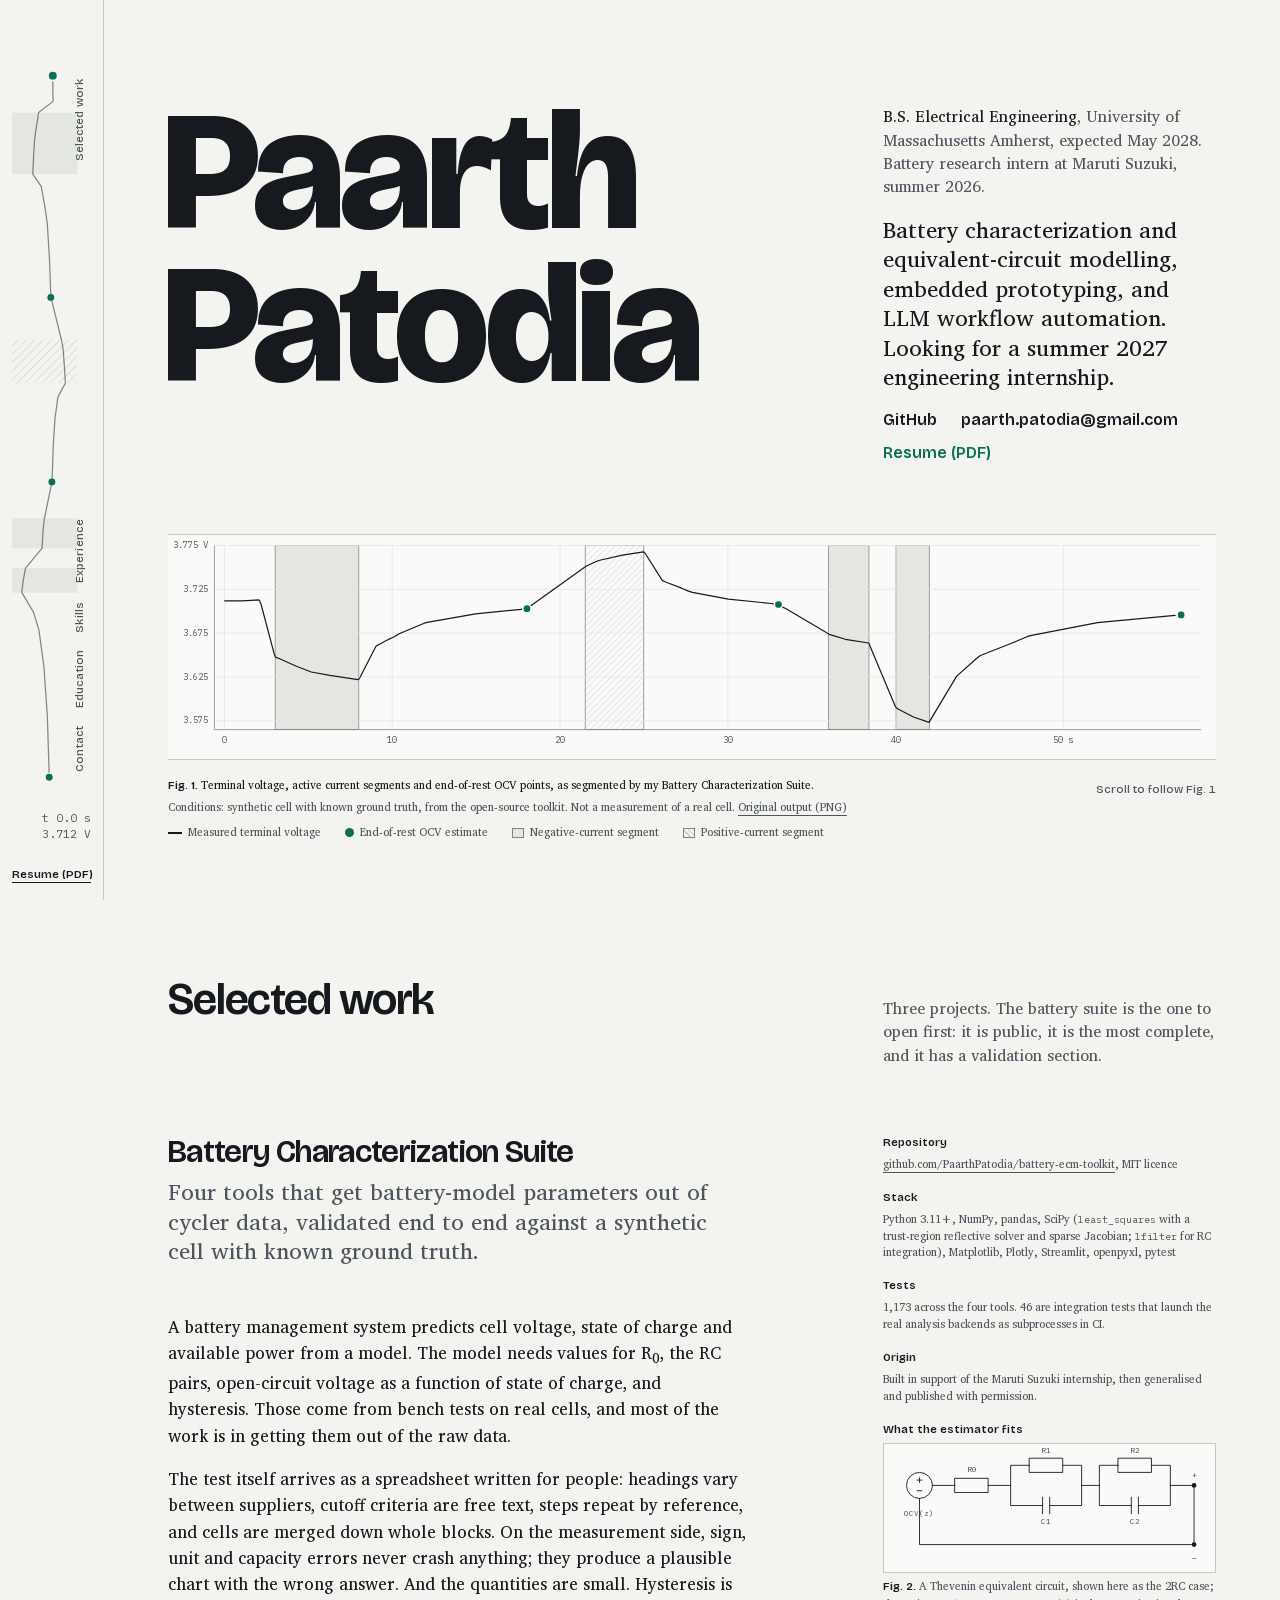
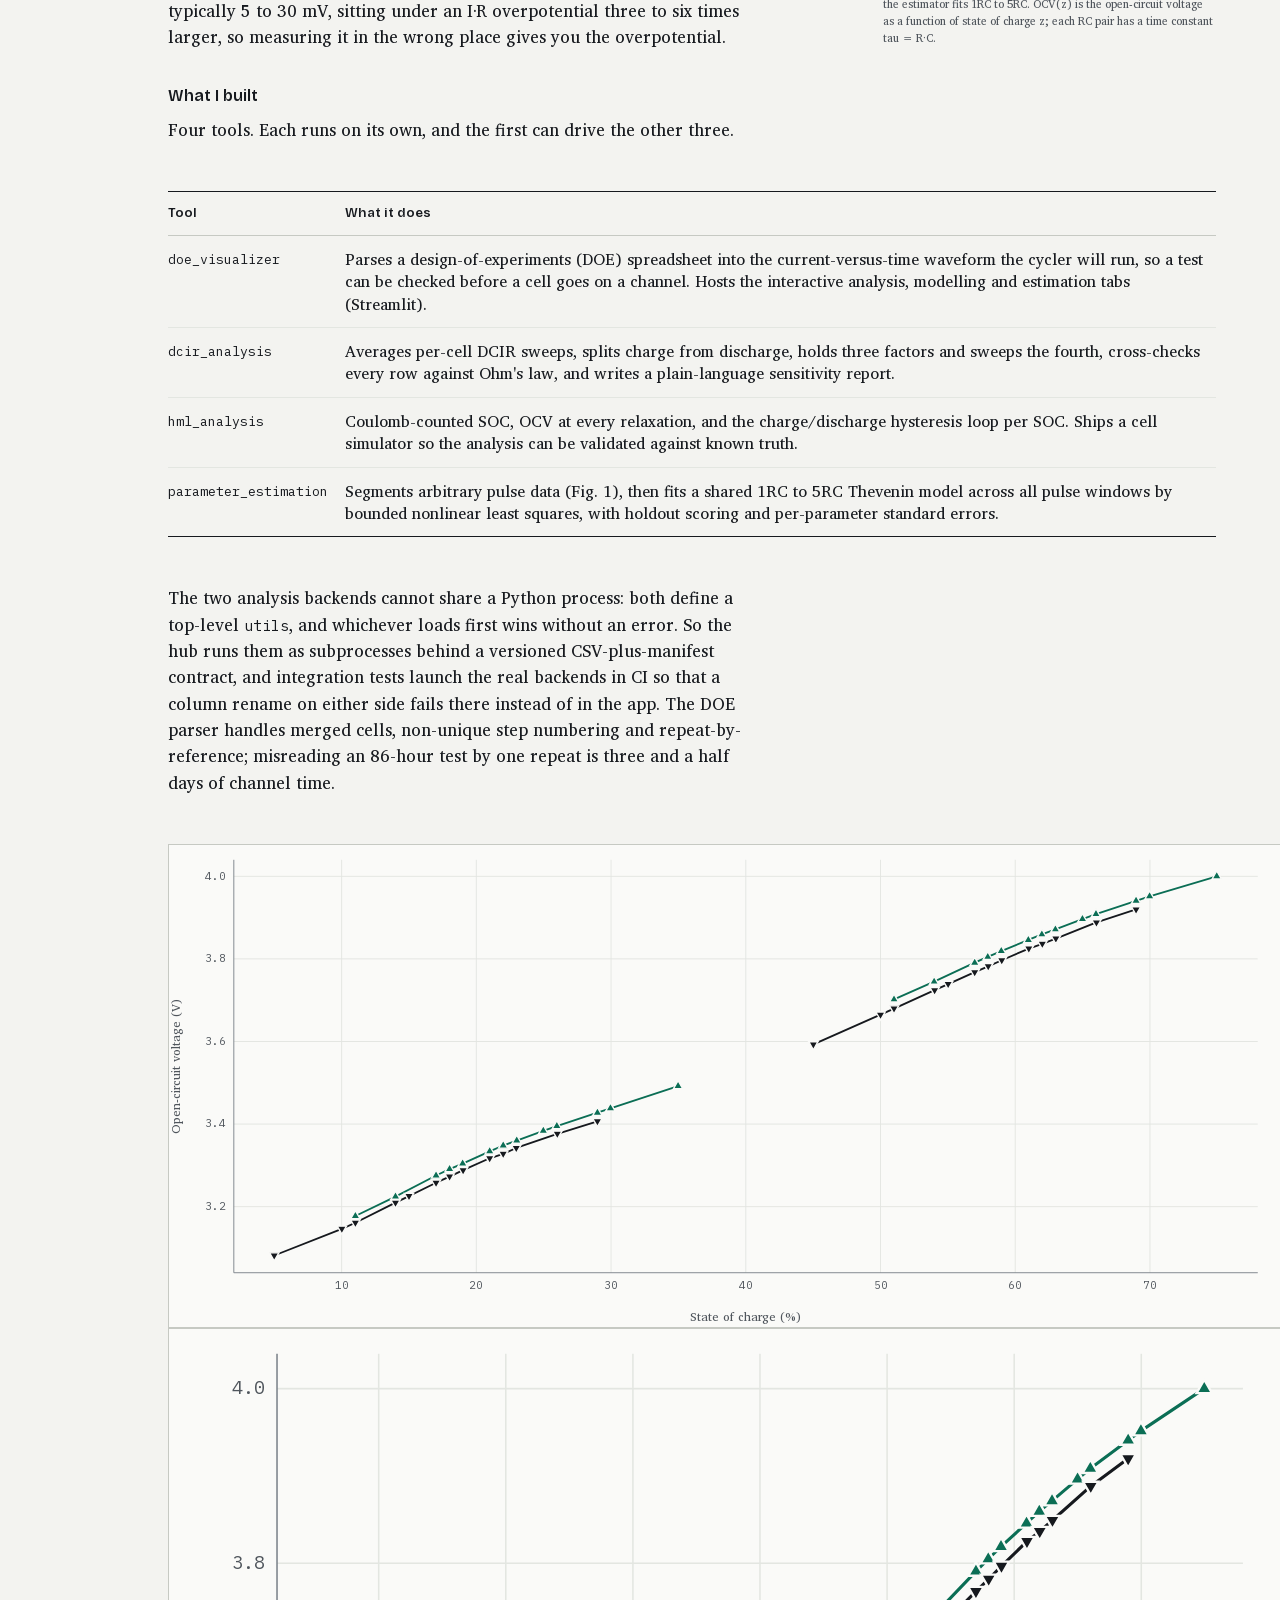
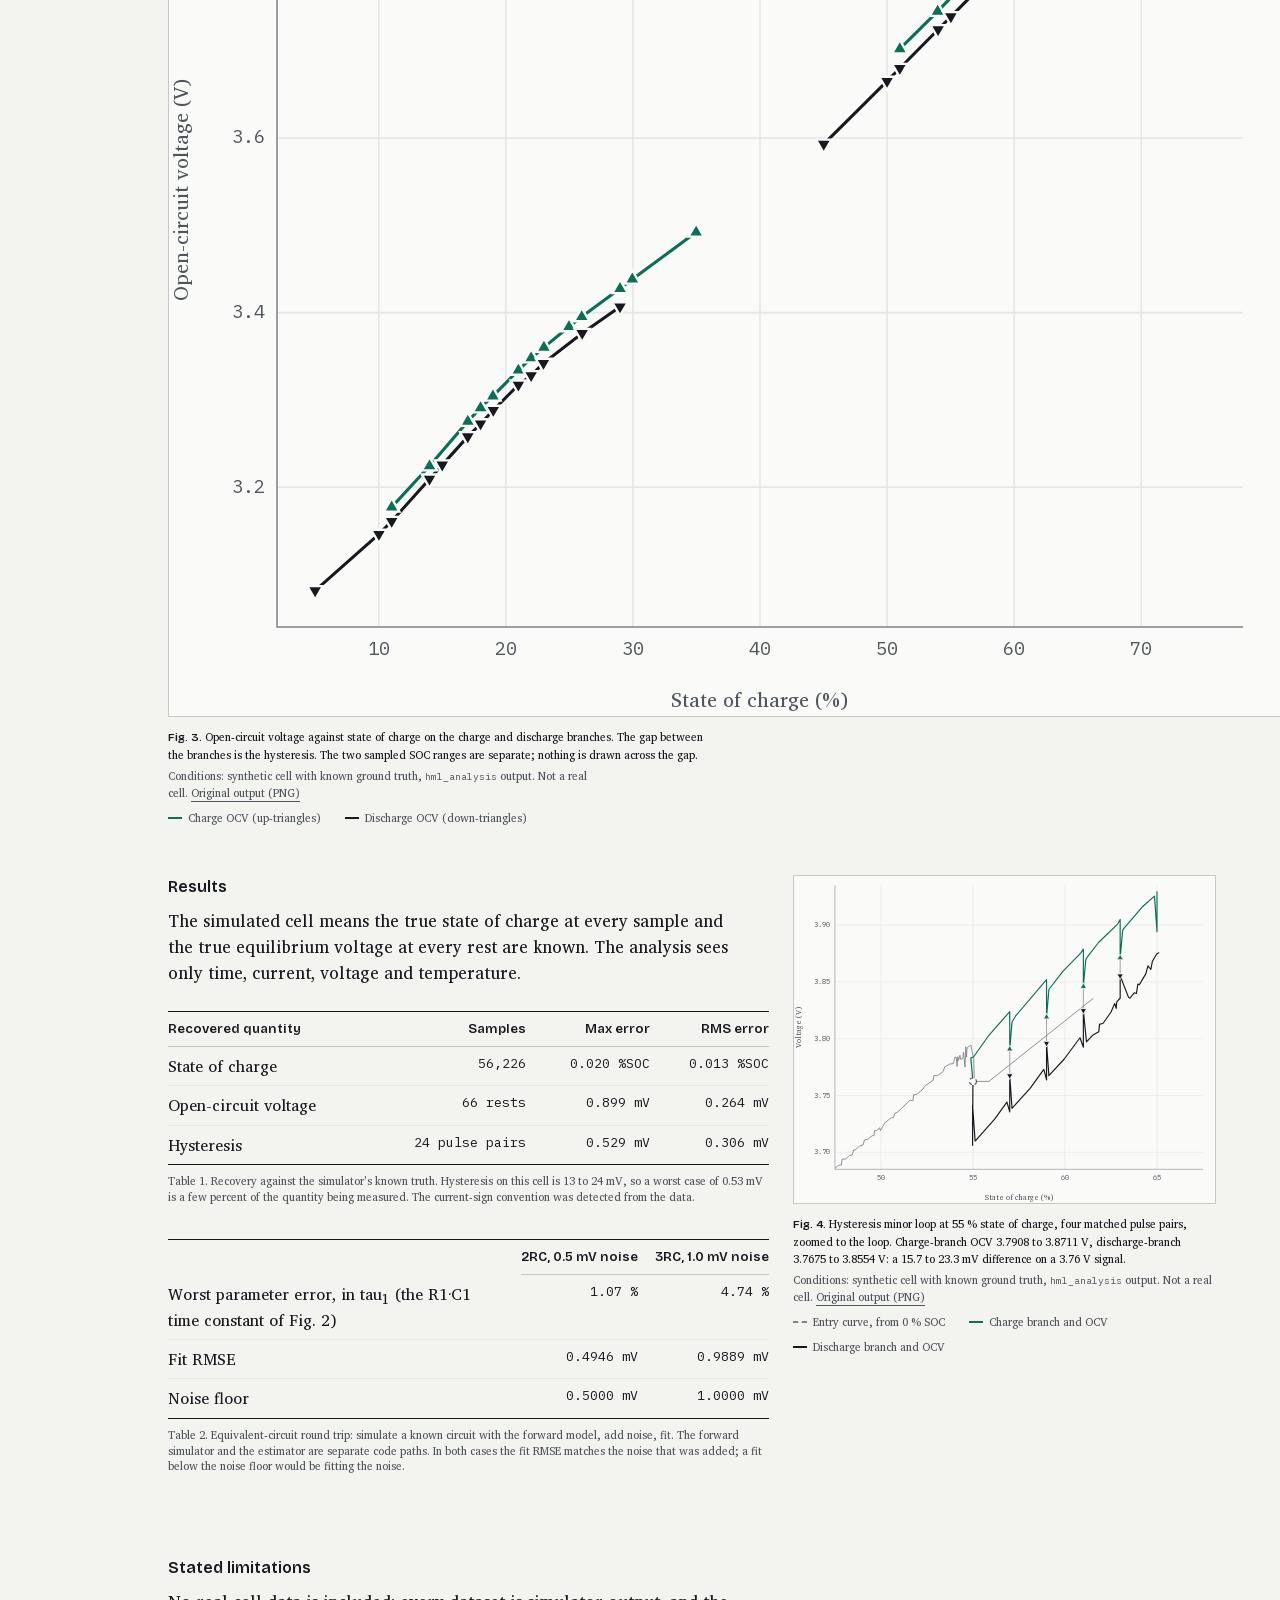
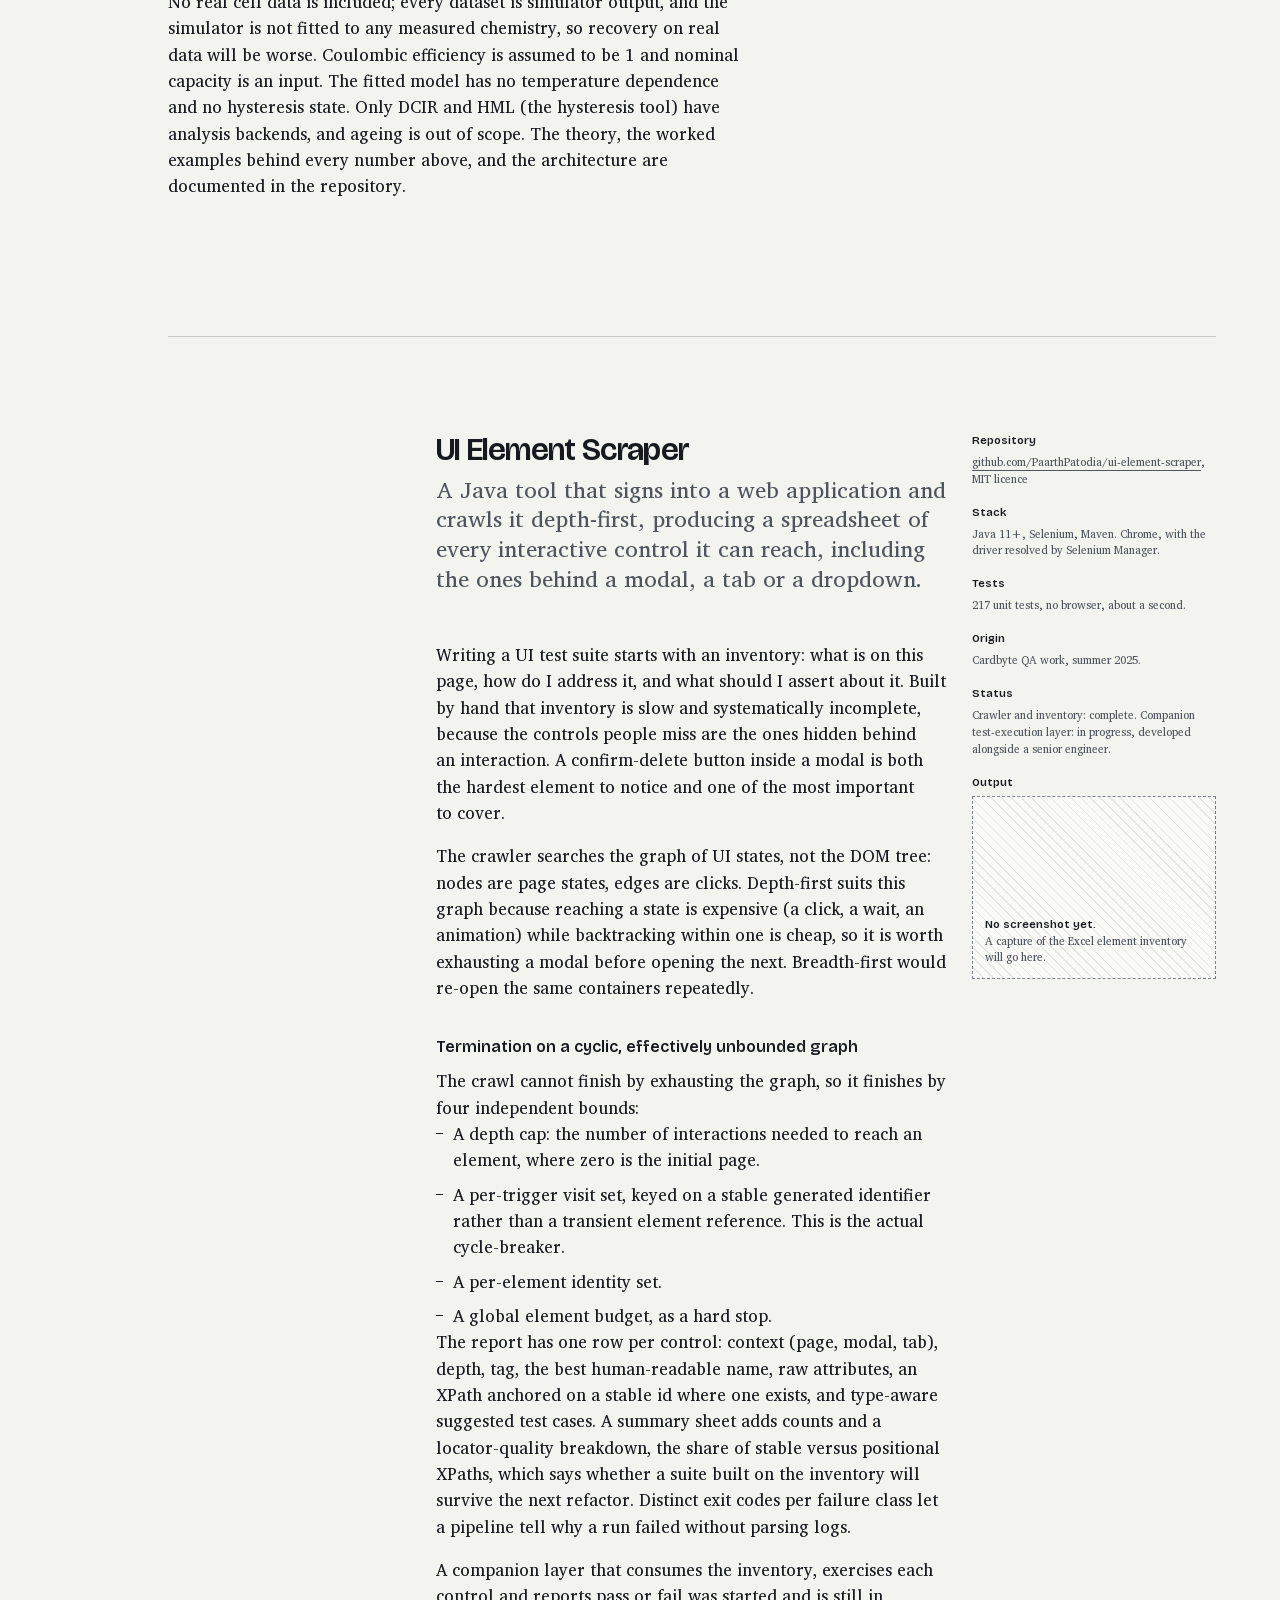
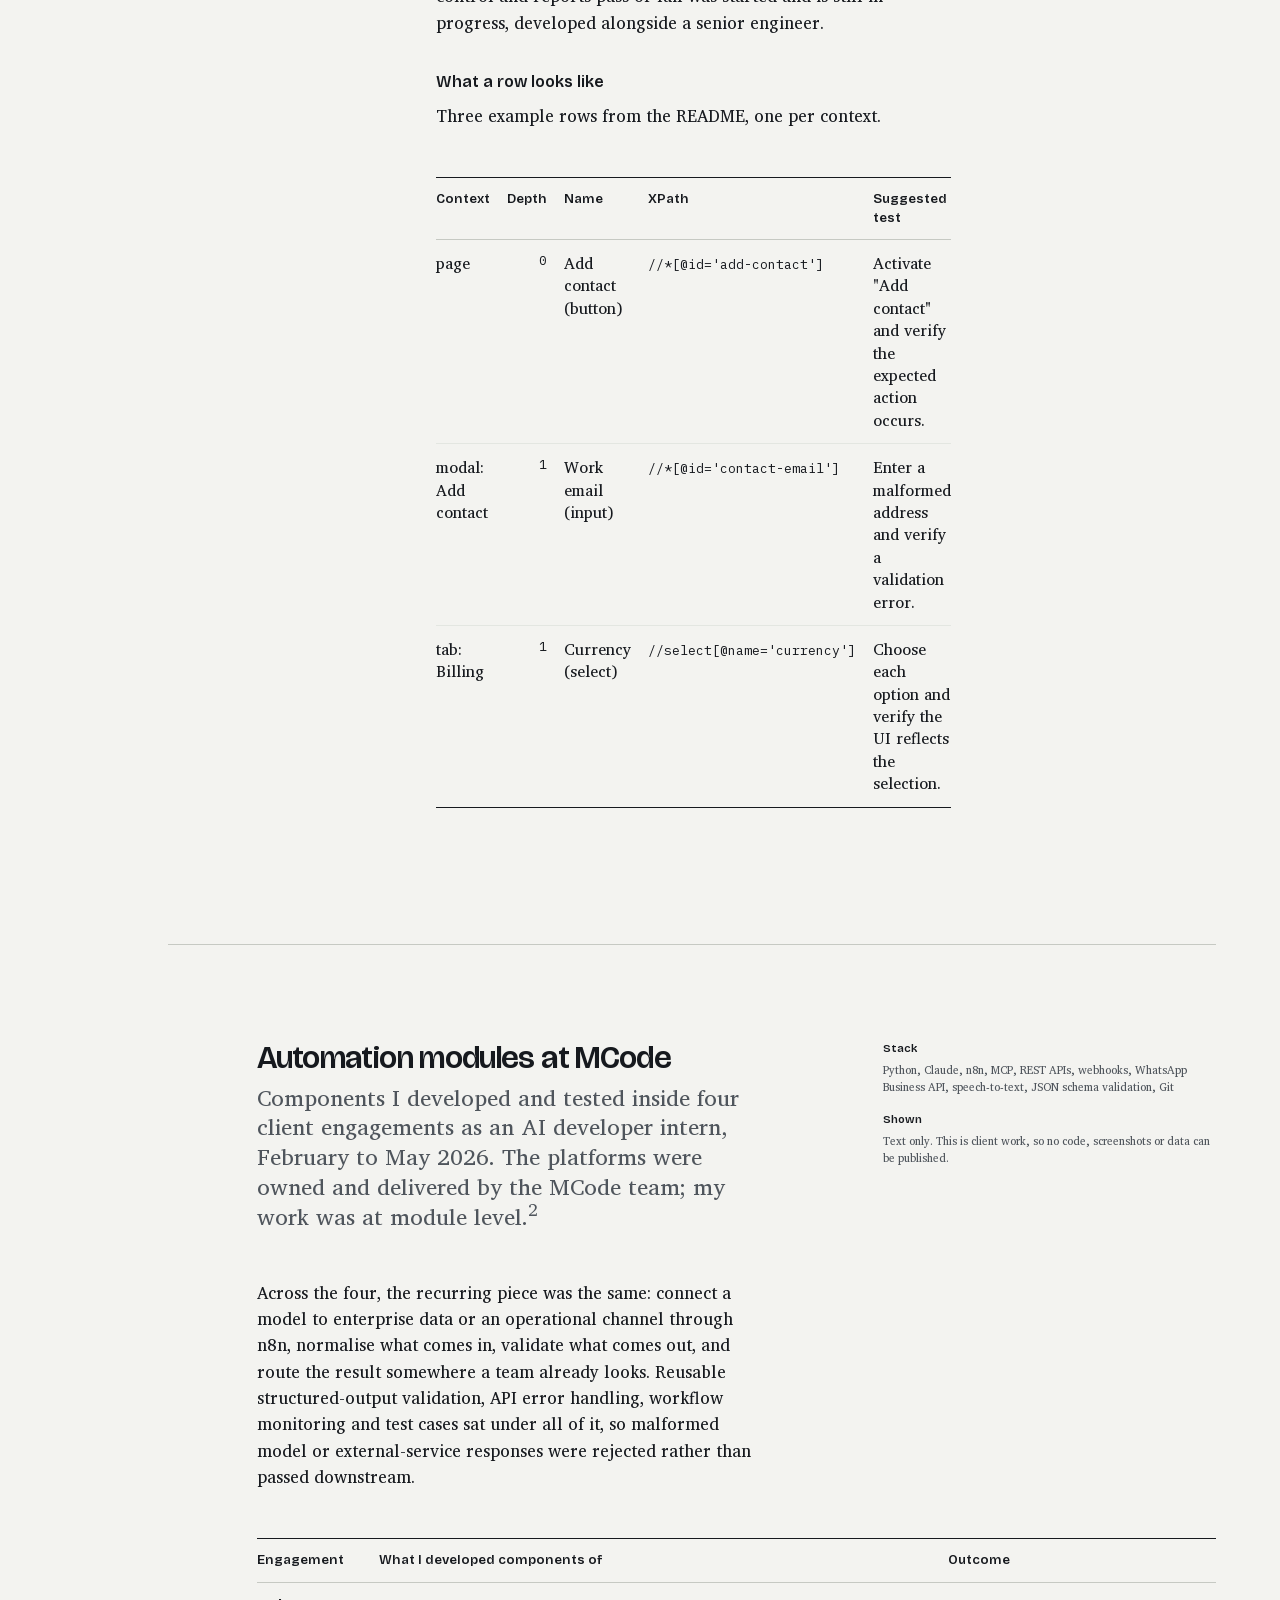
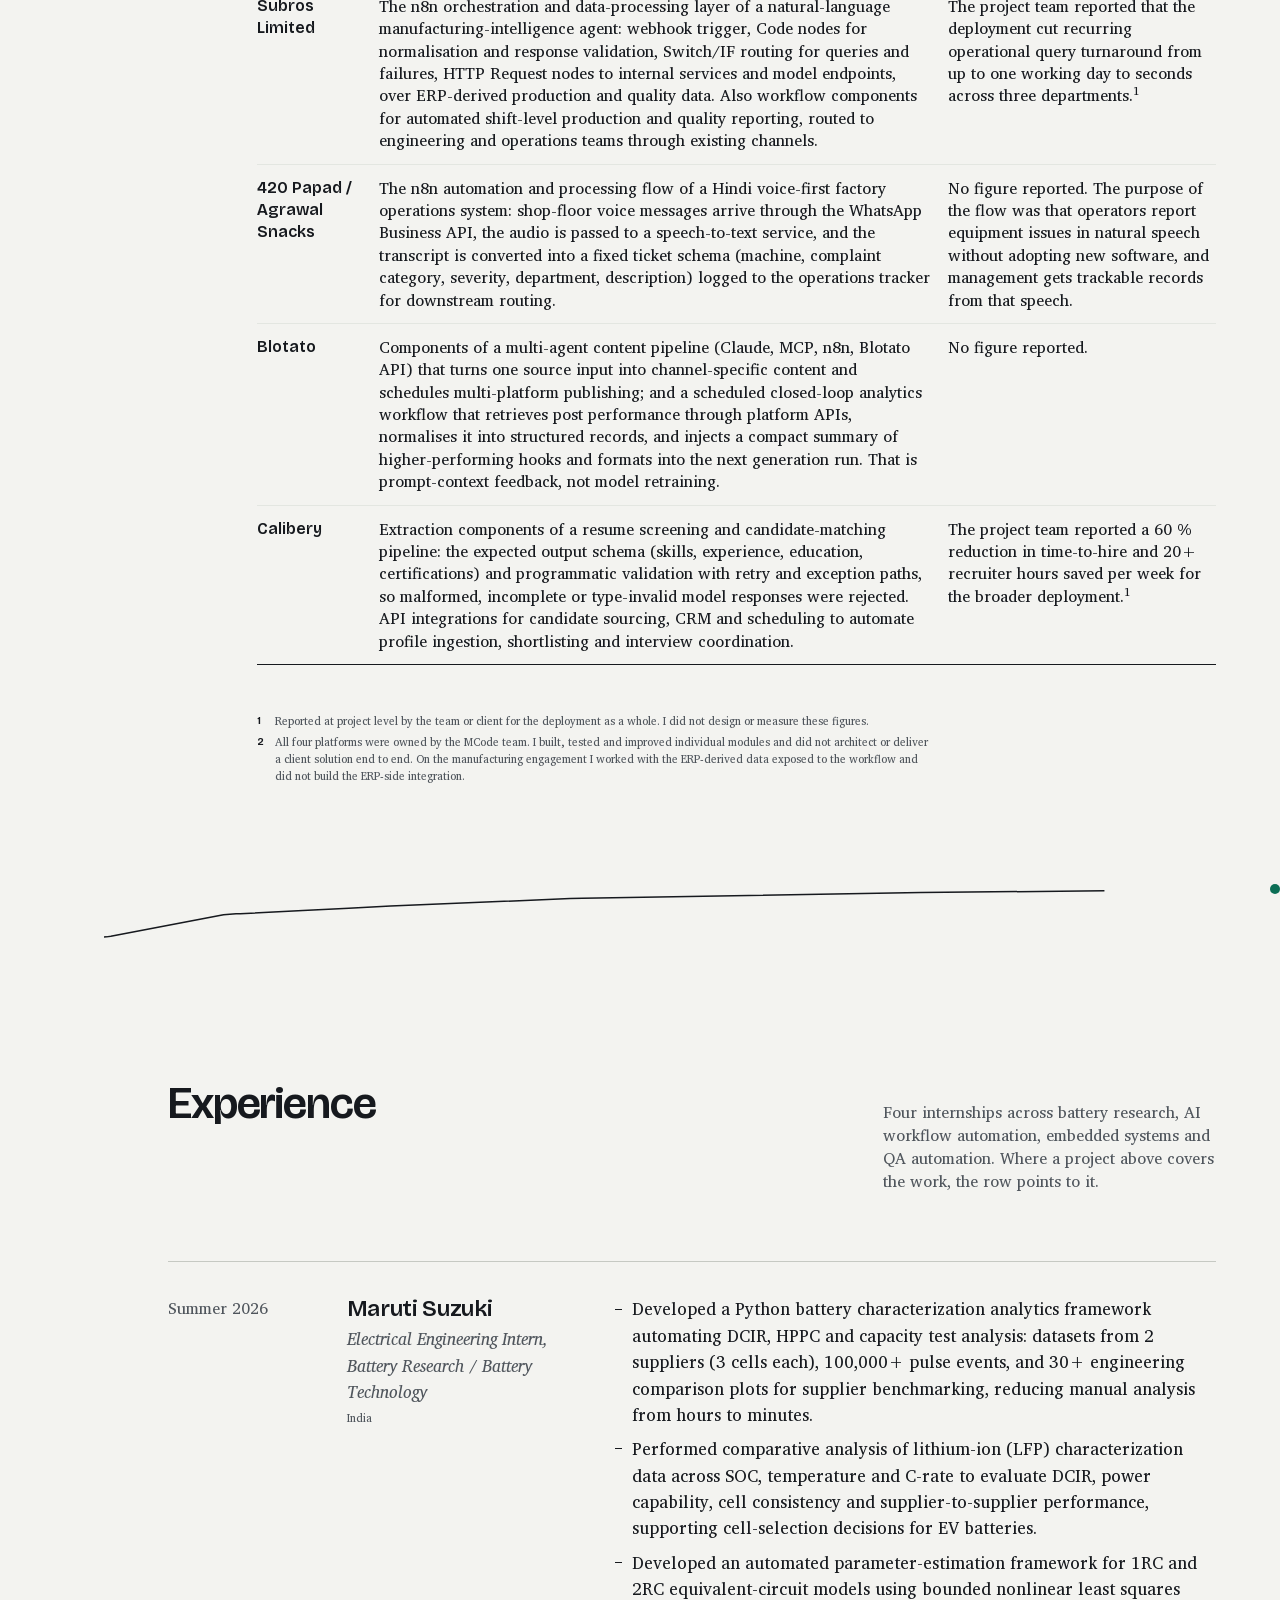
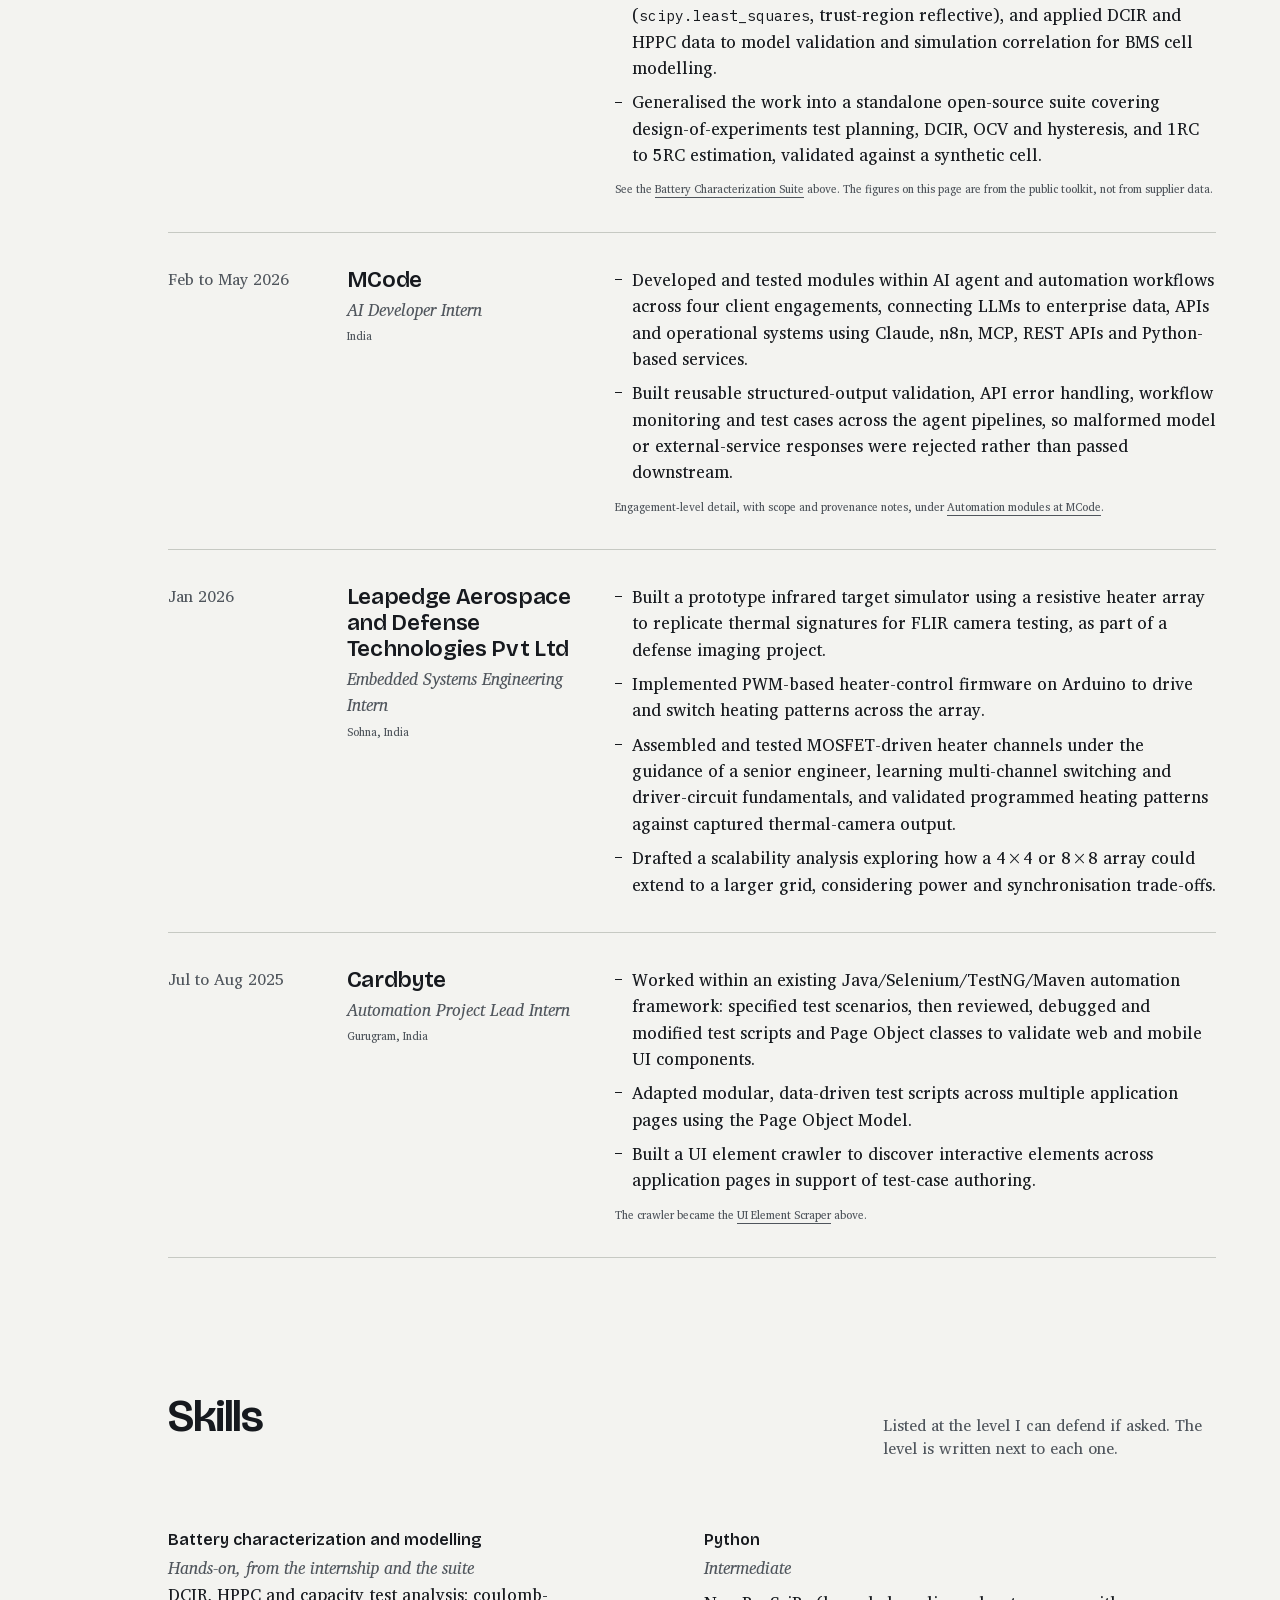
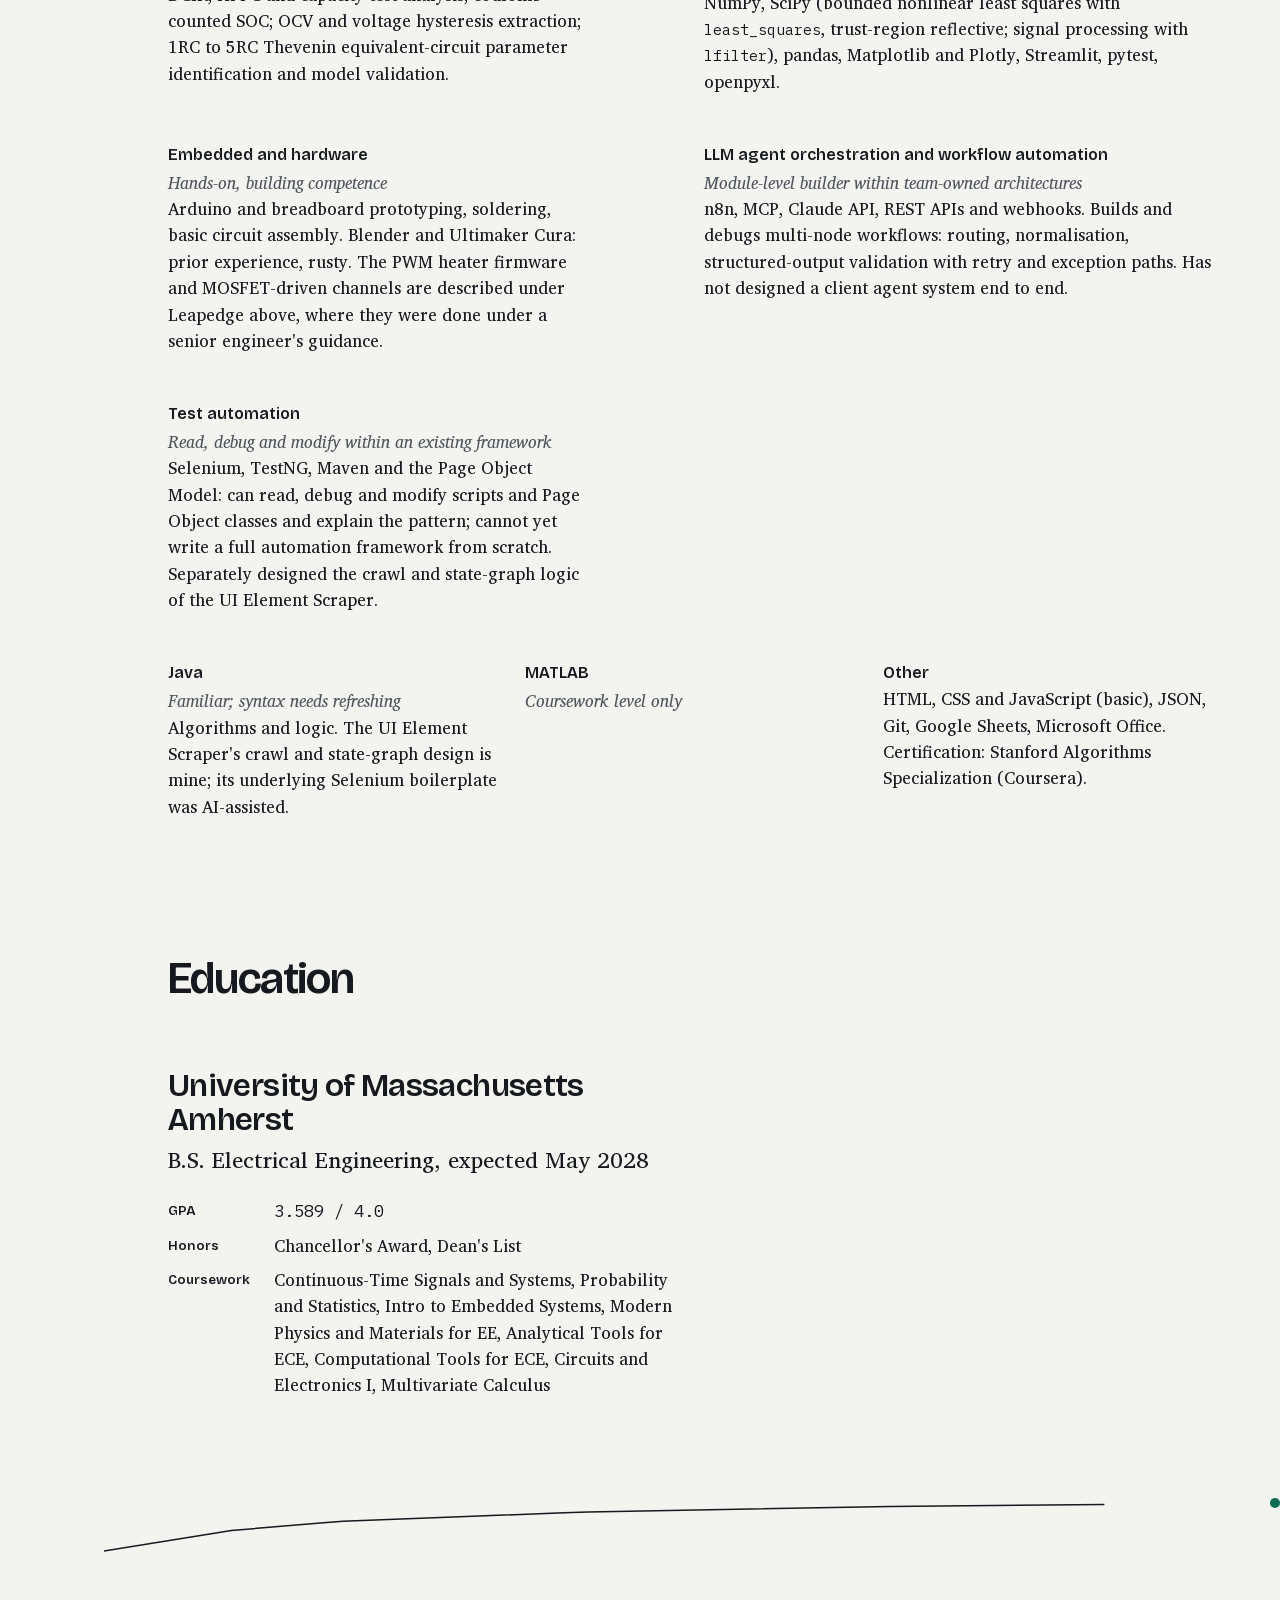
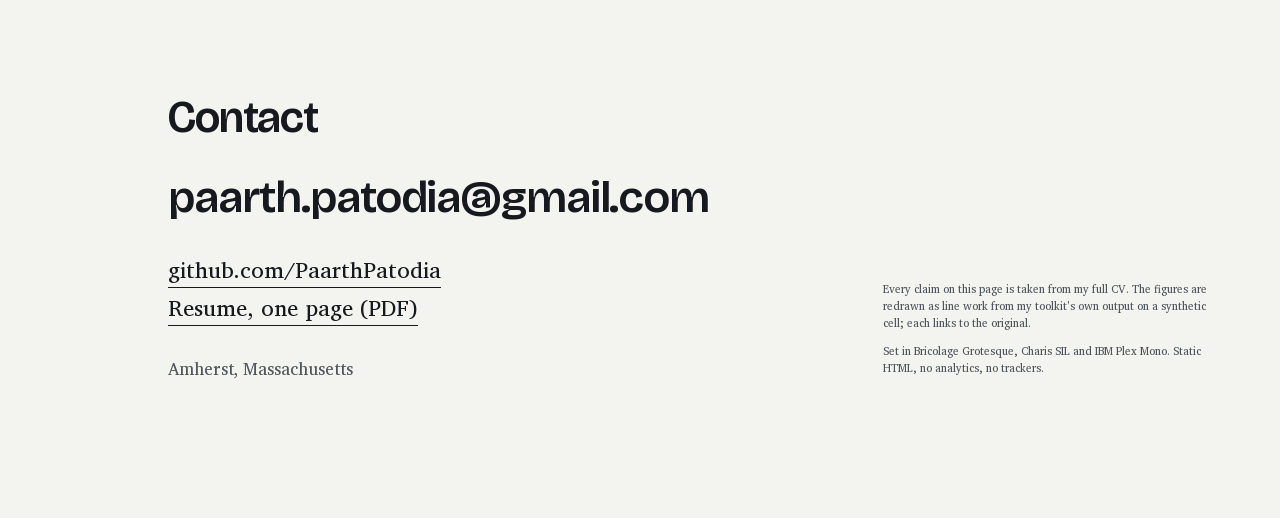
==== index.html @ 926aa358 "Portfolio site: initial publish Static single page: hero with the digitised ECM segmentation trace, " ====
<!doctype html>
<html lang="en" class="no-js">
<head>
<meta charset="utf-8">
<meta name="viewport" content="width=device-width, initial-scale=1">
<title>Paarth Patodia, electrical engineering at UMass Amherst</title>
<meta name="description" content="Paarth Patodia: B.S. Electrical Engineering, UMass Amherst, expected May 2028. Battery characterization and equivalent-circuit modelling, embedded prototyping, LLM workflow automation. Looking for a summer 2027 engineering internship.">
<meta name="theme-color" content="#F3F3F0">
<meta name="color-scheme" content="light">
<meta property="og:title" content="Paarth Patodia">
<meta property="og:description" content="Electrical engineering student at UMass Amherst. Battery characterization and equivalent-circuit modelling, embedded prototyping, LLM workflow automation.">
<meta property="og:type" content="website">
<meta property="og:url" content="https://paarthpatodia.github.io/">
<meta property="og:image" content="https://paarthpatodia.github.io/assets/og-image.png">
<link rel="canonical" href="https://paarthpatodia.github.io/">
<meta name="twitter:card" content="summary_large_image">
<link rel="icon" href="data:image/svg+xml,%3Csvg xmlns='http://www.w3.org/2000/svg' viewBox='0 0 32 32'%3E%3Crect width='32' height='32' fill='%23F3F3F0'/%3E%3Cpath d='M3 10h5l2 13 4-7 5-3 6-1' fill='none' stroke='%2316191E' stroke-width='2.2' stroke-linejoin='round' stroke-linecap='round'/%3E%3Ccircle cx='26' cy='12' r='3.4' fill='%230B6E55'/%3E%3C/svg%3E">
<link rel="preload" href="assets/fonts/bricolage-grotesque-200-800-normal-latin.woff2" as="font" type="font/woff2" crossorigin>
<link rel="preload" href="assets/fonts/charis-sil-400-normal-latin.woff2" as="font" type="font/woff2" crossorigin>
<link rel="preload" href="assets/fonts/ibm-plex-mono-400-normal-latin.woff2" as="font" type="font/woff2" crossorigin>
<link rel="stylesheet" href="css/site.css">
<script>document.documentElement.className = document.documentElement.className.replace('no-js', 'js');</script>
</head>
<body>
<a class="skip" href="#main">Skip to content</a>

<svg width="0" height="0" style="position:absolute" aria-hidden="true" focusable="false">
  <defs>
    <pattern id="hatch" patternUnits="userSpaceOnUse" width="6" height="6" patternTransform="rotate(45)">
      <line x1="0" y1="0" x2="0" y2="6" stroke="#C6C9C3" stroke-width="1"/>
    </pattern>
  </defs>
</svg>

<aside class="strip" aria-label="Position on the page">
  <svg class="strip-trace" aria-hidden="true" focusable="false" xmlns="http://www.w3.org/2000/svg"></svg>
  <nav class="strip-nav" aria-label="Sections">
    <a href="#work">Selected work</a>
    <a href="#experience">Experience</a>
    <a href="#skills">Skills</a>
    <a href="#education">Education</a>
    <a href="#contact">Contact</a>
  </nav>
  <div class="strip-readout" aria-hidden="true"><span class="t">t 0.0 s</span><span class="v">3.712 V</span></div>
  <a class="strip-resume" href="assets/Paarth_Patodia_Resume.pdf">Resume (PDF)</a>
</aside>

<div class="page">

<header class="hero container">
  <div class="hero-top">
    <h1 class="name"><span>Paarth</span> <span>Patodia</span></h1>
    <div class="intro">
      <p class="line"><b>B.S. Electrical Engineering</b>, University of Massachusetts Amherst, expected May 2028. Battery research intern at Maruti Suzuki, summer 2026.</p>
      <p class="lead">Battery characterization and equivalent-circuit modelling, embedded prototyping, and LLM workflow automation. Looking for a summer 2027 engineering internship.</p>
      <p class="links">
        <a href="https://github.com/PaarthPatodia" rel="me">GitHub</a>
        <a href="mailto:paarth.patodia@gmail.com">paarth.patodia@gmail.com</a>
        <a class="accent" href="assets/Paarth_Patodia_Resume.pdf">Resume (PDF)</a>
      </p>
    </div>
  </div>

  <figure class="hero-band">
    <svg class="fig fig-ecm hero-fig hero-fig--wide" viewBox="0 0 1400 300" role="img" aria-labelledby="ecm-hero-wide-title ecm-hero-wide-desc" xmlns="http://www.w3.org/2000/svg">
<title id="ecm-hero-wide-title">Terminal voltage, active current segments and end-of-rest OCV points</title>
<desc id="ecm-hero-wide-desc">A terminal-voltage trace over about 57 seconds from the Battery Characterization Suite, run on a synthetic cell. Three shaded negative-current segments and one hatched positive-current segment pull the voltage down and up; after each, the voltage relaxes toward an open-circuit value, marked with a dot at the end of each rest.</desc>
<rect class="seg seg-negative" data-a="0.0808" x="143.14" y="14" width="111.72" height="246"/>
<rect class="seg seg-positive" fill="url(#hatch)" data-a="0.3878" x="557.35" y="14" width="78.21" height="246"/>
<rect class="seg seg-negative" data-a="0.6238" x="882.16" y="14" width="54.27" height="246"/>
<rect class="seg seg-negative" data-a="0.7204" x="972.36" y="14" width="44.67" height="246"/>
<line class="grid" x1="75.45" y1="14" x2="75.45" y2="260"/>
<line class="grid" x1="299.6" y1="14" x2="299.6" y2="260"/>
<line class="grid" x1="523.75" y1="14" x2="523.75" y2="260"/>
<line class="grid" x1="747.9" y1="14" x2="747.9" y2="260"/>
<line class="grid" x1="972.05" y1="14" x2="972.05" y2="260"/>
<line class="grid" x1="1196.2" y1="14" x2="1196.2" y2="260"/>
<line class="grid" x1="62" y1="248.29" x2="1380" y2="248.29"/>
<line class="grid" x1="62" y1="189.71" x2="1380" y2="189.71"/>
<line class="grid" x1="62" y1="131.14" x2="1380" y2="131.14"/>
<line class="grid" x1="62" y1="72.57" x2="1380" y2="72.57"/>
<line class="grid" x1="62" y1="14" x2="1380" y2="14"/>
<path class="axis" d="M62 14 V260 H1380"/>
<text class="tick" x="75.45" y="278" text-anchor="middle">0</text>
<text class="tick" x="299.6" y="278" text-anchor="middle">10</text>
<text class="tick" x="523.75" y="278" text-anchor="middle">20</text>
<text class="tick" x="747.9" y="278" text-anchor="middle">30</text>
<text class="tick" x="972.05" y="278" text-anchor="middle">40</text>
<text class="tick" x="1196.2" y="278" text-anchor="middle">50 s</text>
<text class="tick" x="54" y="251.79" text-anchor="end">3.575</text>
<text class="tick" x="54" y="193.21" text-anchor="end">3.625</text>
<text class="tick" x="54" y="134.64" text-anchor="end">3.675</text>
<text class="tick" x="54" y="76.07" text-anchor="end">3.725</text>
<text class="tick" x="54" y="17.5" text-anchor="end">3.775 V</text>
<path class="series trace" pathLength="1" d="M75.7 88.03 L98.04 88.03 L120.39 86.75 L121.98 86.98 L124.38 92.84 L141.93 159.14 L143.52 163.01 L144.33 163.47 L149.91 165.58 L171.47 175.31 L191.42 183.04 L216.17 187.61 L253.67 193.11 L255.26 192.29 L256.07 191 L277.61 148.83 L280.01 147.07 L280.81 147.07 L292.78 140.4 L301.55 136.3 L309.53 131.61 L343.85 117.32 L346.24 116.73 L410.89 105.49 L471.54 99.28 L485.13 94.13 L559.34 41.18 L575.3 34.03 L607.22 26.89 L635.15 22.43 L637.55 24.78 L659.9 60.04 L660.7 60.97 L664.69 62.85 L686.23 71.05 L694.21 74.68 L700.6 76.67 L748.48 85.69 L806.74 91.55 L821.91 96.7 L825.1 98.23 L883.37 132.67 L904.91 139.34 L936.05 144.26 L971.96 229.78 L975.14 232.35 L995.9 243.13 L1016.65 250.39 L1053.35 188.89 L1079.68 165.35 L1085.29 160.9 L1125.99 144.97 L1146.73 136.3 L1150.72 134.77 L1155.51 133.72 L1241.7 116.97 L1345.46 107.25"/>
<circle class="marker ocv" data-a="0.3263" style="--i:1" cx="479.52" cy="98.46" r="5.5"/>
<circle class="marker ocv" data-a="0.574" style="--i:2" cx="815.52" cy="92.84" r="5.5"/>
<circle class="marker ocv" data-a="0.999" style="--i:3" cx="1353.44" cy="106.78" r="5.5"/>
</svg>
    <svg class="fig fig-ecm hero-fig hero-fig--narrow" viewBox="0 0 700 300" role="img" aria-labelledby="ecm-hero-narrow-title ecm-hero-narrow-desc" xmlns="http://www.w3.org/2000/svg">
<title id="ecm-hero-narrow-title">Terminal voltage, active current segments and end-of-rest OCV points</title>
<desc id="ecm-hero-narrow-desc">A terminal-voltage trace over about 57 seconds from the Battery Characterization Suite, run on a synthetic cell. Three shaded negative-current segments and one hatched positive-current segment pull the voltage down and up; after each, the voltage relaxes toward an open-circuit value, marked with a dot at the end of each rest.</desc>
<rect class="seg seg-negative" data-a="0.1018" x="135.71" y="14" width="49.16" height="246"/>
<rect class="seg seg-positive" fill="url(#hatch)" data-a="0.3935" x="317.98" y="14" width="34.42" height="246"/>
<rect class="seg seg-negative" data-a="0.6116" x="460.92" y="14" width="23.88" height="246"/>
<rect class="seg seg-negative" data-a="0.7326" x="500.61" y="14" width="19.66" height="246"/>
<line class="grid" x1="105.92" y1="14" x2="105.92" y2="260"/>
<line class="grid" x1="303.2" y1="14" x2="303.2" y2="260"/>
<line class="grid" x1="500.48" y1="14" x2="500.48" y2="260"/>
<line class="grid" x1="100" y1="248.29" x2="680" y2="248.29"/>
<line class="grid" x1="100" y1="131.14" x2="680" y2="131.14"/>
<line class="grid" x1="100" y1="14" x2="680" y2="14"/>
<path class="axis" d="M100 14 V260 H680"/>
<text class="tick" x="105.92" y="278" text-anchor="middle">0</text>
<text class="tick" x="303.2" y="278" text-anchor="middle">20</text>
<text class="tick" x="500.48" y="278" text-anchor="middle">40 s</text>
<text class="tick" x="92" y="251.79" text-anchor="end">3.575</text>
<text class="tick" x="92" y="134.64" text-anchor="end">3.675</text>
<text class="tick" x="92" y="17.5" text-anchor="end">3.775 V</text>
<path class="series trace" pathLength="1" d="M106.03 88.03 L115.86 88.03 L125.7 86.75 L126.4 86.98 L127.45 92.84 L135.17 159.14 L135.88 163.01 L136.23 163.47 L138.69 165.58 L148.18 175.31 L156.95 183.04 L167.84 187.61 L184.35 193.11 L185.05 192.29 L185.4 191 L194.88 148.83 L195.94 147.07 L196.29 147.07 L201.56 140.4 L205.42 136.3 L208.93 131.61 L224.03 117.32 L225.08 116.73 L253.53 105.49 L280.22 99.28 L286.2 94.13 L318.86 41.18 L325.88 34.03 L339.93 26.89 L352.22 22.43 L353.28 24.78 L363.11 60.04 L363.47 60.97 L365.22 62.85 L374.7 71.05 L378.21 74.68 L381.02 76.67 L402.09 85.69 L427.73 91.55 L434.41 96.7 L435.81 98.23 L461.45 132.67 L470.93 139.34 L484.63 144.26 L500.44 229.78 L501.84 232.35 L510.97 243.13 L520.11 250.39 L536.25 188.89 L547.84 165.35 L550.31 160.9 L568.22 144.97 L577.35 136.3 L579.1 134.77 L581.21 133.72 L619.14 116.97 L664.8 107.25"/>
<circle class="marker ocv" data-a="0.326" style="--i:1" cx="283.74" cy="98.46" r="5.5"/>
<circle class="marker ocv" data-a="0.5612" style="--i:2" cx="431.6" cy="92.84" r="5.5"/>
<circle class="marker ocv" data-a="0.999" style="--i:3" cx="668.31" cy="106.78" r="5.5"/>
</svg>
    <figcaption class="hero-caption">
      <div class="caption" id="fig1-caption">
        <span class="fignum">Fig. 1.</span> <span class="what">Terminal voltage, active current segments and end-of-rest OCV points, as segmented by my Battery Characterization Suite.</span>
        <span class="conditions">Conditions: synthetic cell with known ground truth, from the open-source toolkit. Not a measurement of a real cell. <a class="original" href="assets/figures/ecm_segmentation.png">Original output (PNG)</a></span>
        <ul class="legend" role="list" aria-label="Legend">
          <li><i></i>Measured terminal voltage</li>
          <li><i class="dot"></i>End-of-rest OCV estimate</li>
          <li><i class="box"></i>Negative-current segment</li>
          <li><i class="hatch"></i>Positive-current segment</li>
        </ul>
      </div>
      <p class="scroll-hint" aria-hidden="true"><span class="readout">t 0.0 s  3.712 V</span><span class="word">Scroll to follow Fig. 1</span></p>
    </figcaption>
  </figure>
</header>

<div class="bar">
  <a class="bar-name" href="#top">Paarth Patodia</a>
  <nav aria-label="Sections">
    <a href="#work">Work</a>
    <a href="#experience">Experience</a>
    <a href="#skills">Skills</a>
    <a href="#education">Education</a>
    <a href="#contact">Contact</a>
  </nav>
  <a class="bar-resume" href="assets/Paarth_Patodia_Resume.pdf">Resume (PDF)</a>
</div>

<main id="main">

<!-- ============================ SELECTED WORK ============================ -->
<section id="work" class="section container" aria-labelledby="work-h">
  <div class="section-head">
    <h2 id="work-h" class="display">Selected work</h2>
    <p class="note">Three projects. The battery suite is the one to open first: it is public, it is the most complete, and it has a validation section.</p>
  </div>

  <!-- Project 1: Battery Characterization Suite -->
  <article class="project" aria-labelledby="p1-h">
    <div class="title">
      <h3 id="p1-h" class="display">Battery Characterization Suite</h3>
      <p class="lead">Four tools that get battery-model parameters out of cycler data, validated end to end against a synthetic cell with known ground truth.</p>
    </div>

    <dl class="side sidenote">
      <div><dt>Repository</dt><dd><a href="https://github.com/PaarthPatodia/battery-ecm-toolkit">github.com/PaarthPatodia/battery-ecm-toolkit</a>, MIT licence</dd></div>
      <div><dt>Stack</dt><dd>Python 3.11+, NumPy, pandas, SciPy (<code>least_squares</code> with a trust-region reflective solver and sparse Jacobian; <code>lfilter</code> for RC integration), Matplotlib, Plotly, Streamlit, openpyxl, pytest</dd></div>
      <div><dt>Tests</dt><dd>1,173 across the four tools. 46 are integration tests that launch the real analysis backends as subprocesses in CI.</dd></div>
      <div><dt>Origin</dt><dd>Built in support of the Maruti Suzuki internship, then generalised and published with permission.</dd></div>
      <div class="sidenote-fig">
        <dt>What the estimator fits</dt>
        <dd>
          <svg class="fig fig-ladder" viewBox="0 0 560 216" role="img" aria-labelledby="ladder-title ladder-desc" xmlns="http://www.w3.org/2000/svg">
<title id="ladder-title">Second-order Thevenin equivalent circuit model</title>
<desc id="ladder-desc">An open-circuit voltage source in series with a resistor R0 and two parallel resistor-capacitor pairs, R1 with C1 and R2 with C2, between the terminals.</desc>
<circle class="wire" cx="60" cy="70" r="22"/>
<path class="wire" d="M56 61 h8 M60 57 v8 M56 79 h8"/>
<text class="lab" x="60" y="122" text-anchor="middle">OCV(z)</text>
<path class="wire" d="M82 70 H120"/>
<rect class="wire" x="120" y="58" width="56" height="24"/>
<text class="lab" x="148" y="48" text-anchor="middle">R0</text>
<path class="wire" d="M176 70 H214"/>
<path class="wire" d="M214 70 v-34 H246 M302 36 H334 v34 M214 70 v34 H268 M280 104 H334 v-34"/>
<rect class="wire" x="246" y="24" width="56" height="24"/>
<text class="lab" x="274" y="16" text-anchor="middle">R1</text>
<path class="wire" d="M268 90 v28 M280 90 v28"/>
<text class="lab" x="274" y="136" text-anchor="middle">C1</text>
<path class="wire" d="M334 70 H364"/>
<path class="wire" d="M364 70 v-34 H396 M452 36 H484 v34 M364 70 v34 H418 M430 104 H484 v-34"/>
<rect class="wire" x="396" y="24" width="56" height="24"/>
<text class="lab" x="424" y="16" text-anchor="middle">R2</text>
<path class="wire" d="M418 90 v28 M430 90 v28"/>
<text class="lab" x="424" y="136" text-anchor="middle">C2</text>
<path class="wire" d="M484 70 H520"/>
<circle class="node" cx="524" cy="70" r="4"/>
<text class="lab" x="524" y="56" text-anchor="middle">+</text>
<path class="wire" d="M60 92 V170 H524 V74"/>
<circle class="node" cx="524" cy="170" r="4"/>
<text class="lab" x="524" y="198" text-anchor="middle">&#8722;</text>
</svg>
          <span class="caption"><span class="fignum">Fig. 2.</span> A Thevenin equivalent circuit, shown here as the 2RC case; the estimator fits 1RC to 5RC. OCV(z) is the open-circuit voltage as a function of state of charge z; each RC pair has a time constant tau = R·C.</span>
        </dd>
      </div>
    </dl>

    <div class="body body--first prose">
      <p>A battery management system predicts cell voltage, state of charge and available power from a model. The model needs values for R<sub>0</sub>, the RC pairs, open-circuit voltage as a function of state of charge, and hysteresis. Those come from bench tests on real cells, and most of the work is in getting them out of the raw data.</p>
      <p>The test itself arrives as a spreadsheet written for people: headings vary between suppliers, cutoff criteria are free text, steps repeat by reference, and cells are merged down whole blocks. On the measurement side, sign, unit and capacity errors never crash anything; they produce a plausible chart with the wrong answer. And the quantities are small. Hysteresis is typically 5 to 30 mV, sitting under an I·R overpotential three to six times larger, so measuring it in the wrong place gives you the overpotential.</p>
      <h4>What I built</h4>
      <p>Four tools. Each runs on its own, and the first can drive the other three.</p>
    </div>

    <div class="wide">
      <table class="tbl tbl--stack" role="table">
        <thead><tr role="row"><th scope="col" role="columnheader">Tool</th><th scope="col" role="columnheader">What it does</th></tr></thead>
        <tbody>
          <tr role="row"><td role="cell" class="rowhead" data-h="Tool"><code>doe_visualizer</code></td><td role="cell" data-h="What it does">Parses a design-of-experiments (DOE) spreadsheet into the current-versus-time waveform the cycler will run, so a test can be checked before a cell goes on a channel. Hosts the interactive analysis, modelling and estimation tabs (Streamlit).</td></tr>
          <tr role="row"><td role="cell" class="rowhead" data-h="Tool"><code>dcir_analysis</code></td><td role="cell" data-h="What it does">Averages per-cell DCIR sweeps, splits charge from discharge, holds three factors and sweeps the fourth, cross-checks every row against Ohm's law, and writes a plain-language sensitivity report.</td></tr>
          <tr role="row"><td role="cell" class="rowhead" data-h="Tool"><code>hml_analysis</code></td><td role="cell" data-h="What it does">Coulomb-counted SOC, OCV at every relaxation, and the charge/discharge hysteresis loop per SOC. Ships a cell simulator so the analysis can be validated against known truth.</td></tr>
          <tr role="row"><td role="cell" class="rowhead" data-h="Tool"><code>parameter_estimation</code></td><td role="cell" data-h="What it does">Segments arbitrary pulse data (Fig. 1), then fits a shared 1RC to 5RC Thevenin model across all pulse windows by bounded nonlinear least squares, with holdout scoring and per-parameter standard errors.</td></tr>
        </tbody>
      </table>
    </div>

    <div class="body prose">
      <p>The two analysis backends cannot share a Python process: both define a top-level <code>utils</code>, and whichever loads first wins without an error. So the hub runs them as subprocesses behind a versioned CSV-plus-manifest contract, and integration tests launch the real backends in CI so that a column rename on either side fails there instead of in the app. The DOE parser handles merged cells, non-unique step numbering and repeat-by-reference; misreading an 86-hour test by one repeat is three and a half days of channel time.</p>
    </div>

    <figure class="wide figure bleed">
      <svg class="fig fig-ocv fig-ocv--wide" viewBox="0 0 1200 520" role="img" aria-labelledby="ocv-wide-title ocv-wide-desc" xmlns="http://www.w3.org/2000/svg">
<title id="ocv-wide-title">Open-circuit voltage against state of charge on the charge and discharge branches</title>
<desc id="ocv-wide-desc">Two rising curves from about 3.08 volts at 5 percent state of charge to 4.0 volts at 75 percent. The charge branch sits a few tens of millivolts above the discharge branch throughout; the gap between them is the voltage hysteresis. Two separate measured ranges, roughly 5 to 35 percent and 45 to 75 percent. Output of the Battery Characterization Suite on a synthetic cell.</desc>
<line class="grid" x1="186.42" y1="16" x2="186.42" y2="462"/>
<line class="grid" x1="331.95" y1="16" x2="331.95" y2="462"/>
<line class="grid" x1="477.47" y1="16" x2="477.47" y2="462"/>
<line class="grid" x1="623" y1="16" x2="623" y2="462"/>
<line class="grid" x1="768.53" y1="16" x2="768.53" y2="462"/>
<line class="grid" x1="914.05" y1="16" x2="914.05" y2="462"/>
<line class="grid" x1="1059.58" y1="16" x2="1059.58" y2="462"/>
<line class="grid" x1="70" y1="390.64" x2="1176" y2="390.64"/>
<line class="grid" x1="70" y1="301.44" x2="1176" y2="301.44"/>
<line class="grid" x1="70" y1="212.24" x2="1176" y2="212.24"/>
<line class="grid" x1="70" y1="123.04" x2="1176" y2="123.04"/>
<line class="grid" x1="70" y1="33.84" x2="1176" y2="33.84"/>
<path class="axis" d="M70 16 V462 H1176"/>
<text class="tick" x="186.42" y="480" text-anchor="middle">10</text>
<text class="tick" x="331.95" y="480" text-anchor="middle">20</text>
<text class="tick" x="477.47" y="480" text-anchor="middle">30</text>
<text class="tick" x="623" y="480" text-anchor="middle">40</text>
<text class="tick" x="768.53" y="480" text-anchor="middle">50</text>
<text class="tick" x="914.05" y="480" text-anchor="middle">60</text>
<text class="tick" x="1059.58" y="480" text-anchor="middle">70</text>
<text class="tick" x="62" y="394.14" text-anchor="end">3.2</text>
<text class="tick" x="62" y="304.94" text-anchor="end">3.4</text>
<text class="tick" x="62" y="215.74" text-anchor="end">3.6</text>
<text class="tick" x="62" y="126.54" text-anchor="end">3.8</text>
<text class="tick" x="62" y="37.34" text-anchor="end">4.0</text>
<text class="axlabel" x="623" y="514" text-anchor="middle">State of charge (%)</text>
<text class="axlabel" transform="translate(12 239) rotate(-90)" text-anchor="middle">Open-circuit voltage (V)</text>
<path class="series charge" pathLength="1" d="M201.31 400.76 L244.62 379.76 L288.45 356.97 L303.06 350.05 L317.15 344.08 L346.37 330.88 L360.98 324.59 L375.59 319.19 L404.29 308.67 L418.9 303.58 L462.73 289.17 L476.82 284.36 L549.87 260.36"/>
<path class="series charge" pathLength="1" d="M783.12 166.75 L826.43 147.57 L870.26 127.14 L884.35 120.85 L898.96 114.57 L928.18 102.57 L942.79 96.55 L957.4 91.15 L986.63 80.05 L1001.24 74.65 L1044.55 60.24 L1059.16 55.43 L1131.69 33.84"/>
<path class="series discharge" pathLength="1" d="M113.64 443.4 L186.7 414.59 L201.31 407.99 L244.62 386.36 L259.23 379.18 L288.45 364.77 L303.06 358.17 L317.67 351.26 L346.37 338.37 L360.98 333.55 L375.07 327.26 L419.42 311.97 L462.73 298.45"/>
<path class="series discharge" pathLength="1" d="M695.98 215.36 L768.51 183.25 L783.12 176.65 L826.96 156.85 L841.57 150.25 L870.26 137.36 L884.87 131.07 L899.49 124.47 L928.71 111.85 L943.3 106.76 L957.91 101.05 L1001.75 83.66 L1044.55 69.56"/>
<path class="marker charge" style="--i:1" d="M201.31 394.99 L196.31 403.65 L206.31 403.65 Z"/>
<path class="marker charge" style="--i:2" d="M244.62 373.98 L239.62 382.64 L249.62 382.64 Z"/>
<path class="marker charge" style="--i:3" d="M288.45 351.19 L283.45 359.85 L293.45 359.85 Z"/>
<path class="marker charge" style="--i:4" d="M303.06 344.28 L298.06 352.94 L308.06 352.94 Z"/>
<path class="marker charge" style="--i:5" d="M317.15 338.3 L312.15 346.96 L322.15 346.96 Z"/>
<path class="marker charge" style="--i:6" d="M346.37 325.1 L341.37 333.76 L351.37 333.76 Z"/>
<path class="marker charge" style="--i:7" d="M360.98 318.81 L355.98 327.47 L365.98 327.47 Z"/>
<path class="marker charge" style="--i:8" d="M375.59 313.42 L370.59 322.08 L380.59 322.08 Z"/>
<path class="marker charge" style="--i:9" d="M404.29 302.89 L399.29 311.55 L409.29 311.55 Z"/>
<path class="marker charge" style="--i:10" d="M418.9 297.81 L413.9 306.47 L423.9 306.47 Z"/>
<path class="marker charge" style="--i:11" d="M462.73 283.4 L457.73 292.06 L467.73 292.06 Z"/>
<path class="marker charge" style="--i:12" d="M476.82 278.58 L471.82 287.24 L481.82 287.24 Z"/>
<path class="marker charge" style="--i:13" d="M549.87 254.59 L544.87 263.25 L554.87 263.25 Z"/>
<path class="marker charge" style="--i:14" d="M783.12 160.97 L778.12 169.63 L788.12 169.63 Z"/>
<path class="marker charge" style="--i:15" d="M826.43 141.8 L821.43 150.46 L831.43 150.46 Z"/>
<path class="marker charge" style="--i:16" d="M870.26 121.37 L865.26 130.03 L875.26 130.03 Z"/>
<path class="marker charge" style="--i:17" d="M884.35 115.08 L879.35 123.74 L889.35 123.74 Z"/>
<path class="marker charge" style="--i:18" d="M898.96 108.79 L893.96 117.45 L903.96 117.45 Z"/>
<path class="marker charge" style="--i:19" d="M928.18 96.8 L923.18 105.46 L933.18 105.46 Z"/>
<path class="marker charge" style="--i:20" d="M942.79 90.77 L937.79 99.43 L947.79 99.43 Z"/>
<path class="marker charge" style="--i:21" d="M957.4 85.38 L952.4 94.04 L962.4 94.04 Z"/>
<path class="marker charge" style="--i:22" d="M986.63 74.27 L981.63 82.93 L991.63 82.93 Z"/>
<path class="marker charge" style="--i:23" d="M1001.24 68.88 L996.24 77.54 L1006.24 77.54 Z"/>
<path class="marker charge" style="--i:24" d="M1044.55 54.47 L1039.55 63.13 L1049.55 63.13 Z"/>
<path class="marker charge" style="--i:25" d="M1059.16 49.65 L1054.16 58.31 L1064.16 58.31 Z"/>
<path class="marker charge" style="--i:26" d="M1131.69 28.07 L1126.69 36.73 L1136.69 36.73 Z"/>
<path class="marker discharge" style="--i:27" d="M113.64 449.18 L108.64 440.52 L118.64 440.52 Z"/>
<path class="marker discharge" style="--i:28" d="M186.7 420.36 L181.7 411.7 L191.7 411.7 Z"/>
<path class="marker discharge" style="--i:29" d="M201.31 413.76 L196.31 405.1 L206.31 405.1 Z"/>
<path class="marker discharge" style="--i:30" d="M244.62 392.13 L239.62 383.47 L249.62 383.47 Z"/>
<path class="marker discharge" style="--i:31" d="M259.23 384.95 L254.23 376.29 L264.23 376.29 Z"/>
<path class="marker discharge" style="--i:32" d="M288.45 370.55 L283.45 361.89 L293.45 361.89 Z"/>
<path class="marker discharge" style="--i:33" d="M303.06 363.94 L298.06 355.28 L308.06 355.28 Z"/>
<path class="marker discharge" style="--i:34" d="M317.67 357.03 L312.67 348.37 L322.67 348.37 Z"/>
<path class="marker discharge" style="--i:35" d="M346.37 344.14 L341.37 335.48 L351.37 335.48 Z"/>
<path class="marker discharge" style="--i:36" d="M360.98 339.33 L355.98 330.67 L365.98 330.67 Z"/>
<path class="marker discharge" style="--i:37" d="M375.07 333.04 L370.07 324.38 L380.07 324.38 Z"/>
<path class="marker discharge" style="--i:38" d="M419.42 317.74 L414.42 309.08 L424.42 309.08 Z"/>
<path class="marker discharge" style="--i:39" d="M462.73 304.23 L457.73 295.57 L467.73 295.57 Z"/>
<path class="marker discharge" style="--i:40" d="M695.98 221.14 L690.98 212.48 L700.98 212.48 Z"/>
<path class="marker discharge" style="--i:41" d="M768.51 189.02 L763.51 180.36 L773.51 180.36 Z"/>
<path class="marker discharge" style="--i:42" d="M783.12 182.42 L778.12 173.76 L788.12 173.76 Z"/>
<path class="marker discharge" style="--i:43" d="M826.96 162.62 L821.96 153.96 L831.96 153.96 Z"/>
<path class="marker discharge" style="--i:44" d="M841.57 156.02 L836.57 147.36 L846.57 147.36 Z"/>
<path class="marker discharge" style="--i:45" d="M870.26 143.13 L865.26 134.47 L875.26 134.47 Z"/>
<path class="marker discharge" style="--i:46" d="M884.87 136.84 L879.87 128.18 L889.87 128.18 Z"/>
<path class="marker discharge" style="--i:47" d="M899.49 130.24 L894.49 121.58 L904.49 121.58 Z"/>
<path class="marker discharge" style="--i:48" d="M928.71 117.62 L923.71 108.96 L933.71 108.96 Z"/>
<path class="marker discharge" style="--i:49" d="M943.3 112.53 L938.3 103.87 L948.3 103.87 Z"/>
<path class="marker discharge" style="--i:50" d="M957.91 106.83 L952.91 98.17 L962.91 98.17 Z"/>
<path class="marker discharge" style="--i:51" d="M1001.75 89.43 L996.75 80.77 L1006.75 80.77 Z"/>
<path class="marker discharge" style="--i:52" d="M1044.55 75.34 L1039.55 66.68 L1049.55 66.68 Z"/>
</svg>
      <svg class="fig fig-ocv fig-ocv--tall" viewBox="0 0 720 640" role="img" aria-labelledby="ocv-tall-title ocv-tall-desc" xmlns="http://www.w3.org/2000/svg">
<title id="ocv-tall-title">Open-circuit voltage against state of charge on the charge and discharge branches</title>
<desc id="ocv-tall-desc">Two rising curves from about 3.08 volts at 5 percent state of charge to 4.0 volts at 75 percent. The charge branch sits a few tens of millivolts above the discharge branch throughout; the gap between them is the voltage hysteresis. Two separate measured ranges, roughly 5 to 35 percent and 45 to 75 percent. Output of the Battery Characterization Suite on a synthetic cell.</desc>
<line class="grid" x1="135.89" y1="16" x2="135.89" y2="582"/>
<line class="grid" x1="218.26" y1="16" x2="218.26" y2="582"/>
<line class="grid" x1="300.63" y1="16" x2="300.63" y2="582"/>
<line class="grid" x1="383" y1="16" x2="383" y2="582"/>
<line class="grid" x1="465.37" y1="16" x2="465.37" y2="582"/>
<line class="grid" x1="547.74" y1="16" x2="547.74" y2="582"/>
<line class="grid" x1="630.11" y1="16" x2="630.11" y2="582"/>
<line class="grid" x1="70" y1="491.44" x2="696" y2="491.44"/>
<line class="grid" x1="70" y1="378.24" x2="696" y2="378.24"/>
<line class="grid" x1="70" y1="265.04" x2="696" y2="265.04"/>
<line class="grid" x1="70" y1="151.84" x2="696" y2="151.84"/>
<line class="grid" x1="70" y1="38.64" x2="696" y2="38.64"/>
<path class="axis" d="M70 16 V582 H696"/>
<text class="tick" x="135.89" y="600" text-anchor="middle">10</text>
<text class="tick" x="218.26" y="600" text-anchor="middle">20</text>
<text class="tick" x="300.63" y="600" text-anchor="middle">30</text>
<text class="tick" x="383" y="600" text-anchor="middle">40</text>
<text class="tick" x="465.37" y="600" text-anchor="middle">50</text>
<text class="tick" x="547.74" y="600" text-anchor="middle">60</text>
<text class="tick" x="630.11" y="600" text-anchor="middle">70</text>
<text class="tick" x="62" y="494.94" text-anchor="end">3.2</text>
<text class="tick" x="62" y="381.74" text-anchor="end">3.4</text>
<text class="tick" x="62" y="268.54" text-anchor="end">3.6</text>
<text class="tick" x="62" y="155.34" text-anchor="end">3.8</text>
<text class="tick" x="62" y="42.14" text-anchor="end">4.0</text>
<text class="axlabel" x="383" y="634" text-anchor="middle">State of charge (%)</text>
<text class="axlabel" transform="translate(12 299) rotate(-90)" text-anchor="middle">Open-circuit voltage (V)</text>
<path class="series charge" pathLength="1" d="M144.32 504.29 L168.83 477.63 L193.64 448.71 L201.91 439.93 L209.89 432.35 L226.43 415.6 L234.7 407.62 L242.97 400.77 L259.21 387.41 L267.48 380.96 L292.29 362.67 L300.26 356.56 L341.61 326.11"/>
<path class="series charge" pathLength="1" d="M473.63 207.31 L498.14 182.97 L522.95 157.05 L530.93 149.07 L539.2 141.09 L555.73 125.86 L564 118.22 L572.27 111.37 L588.81 97.28 L597.08 90.43 L621.6 72.15 L629.87 66.03 L670.92 38.64"/>
<path class="series discharge" pathLength="1" d="M94.7 558.4 L136.05 521.83 L144.32 513.46 L168.83 486.01 L177.1 476.89 L193.64 458.61 L201.91 450.24 L210.18 441.46 L226.43 425.1 L234.7 418.99 L242.67 411.01 L267.77 391.6 L292.29 374.45"/>
<path class="series discharge" pathLength="1" d="M424.31 269 L465.36 228.25 L473.63 219.87 L498.44 194.74 L506.71 186.37 L522.95 170.01 L531.22 162.03 L539.49 153.65 L556.03 137.63 L564.29 131.18 L572.56 123.94 L597.37 101.86 L621.6 83.98"/>
<path class="marker charge" style="--i:1" d="M144.32 498.51 L139.32 507.17 L149.32 507.17 Z"/>
<path class="marker charge" style="--i:2" d="M168.83 471.86 L163.83 480.52 L173.83 480.52 Z"/>
<path class="marker charge" style="--i:3" d="M193.64 442.93 L188.64 451.59 L198.64 451.59 Z"/>
<path class="marker charge" style="--i:4" d="M201.91 434.16 L196.91 442.82 L206.91 442.82 Z"/>
<path class="marker charge" style="--i:5" d="M209.89 426.58 L204.89 435.24 L214.89 435.24 Z"/>
<path class="marker charge" style="--i:6" d="M226.43 409.82 L221.43 418.48 L231.43 418.48 Z"/>
<path class="marker charge" style="--i:7" d="M234.7 401.84 L229.7 410.5 L239.7 410.5 Z"/>
<path class="marker charge" style="--i:8" d="M242.97 394.99 L237.97 403.65 L247.97 403.65 Z"/>
<path class="marker charge" style="--i:9" d="M259.21 381.64 L254.21 390.3 L264.21 390.3 Z"/>
<path class="marker charge" style="--i:10" d="M267.48 375.18 L262.48 383.84 L272.48 383.84 Z"/>
<path class="marker charge" style="--i:11" d="M292.29 356.9 L287.29 365.56 L297.29 365.56 Z"/>
<path class="marker charge" style="--i:12" d="M300.26 350.79 L295.26 359.45 L305.26 359.45 Z"/>
<path class="marker charge" style="--i:13" d="M341.61 320.34 L336.61 329 L346.61 329 Z"/>
<path class="marker charge" style="--i:14" d="M473.63 201.53 L468.63 210.19 L478.63 210.19 Z"/>
<path class="marker charge" style="--i:15" d="M498.14 177.2 L493.14 185.86 L503.14 185.86 Z"/>
<path class="marker charge" style="--i:16" d="M522.95 151.27 L517.95 159.93 L527.95 159.93 Z"/>
<path class="marker charge" style="--i:17" d="M530.93 143.29 L525.93 151.95 L535.93 151.95 Z"/>
<path class="marker charge" style="--i:18" d="M539.2 135.31 L534.2 143.97 L544.2 143.97 Z"/>
<path class="marker charge" style="--i:19" d="M555.73 120.09 L550.73 128.75 L560.73 128.75 Z"/>
<path class="marker charge" style="--i:20" d="M564 112.45 L559 121.11 L569 121.11 Z"/>
<path class="marker charge" style="--i:21" d="M572.27 105.6 L567.27 114.26 L577.27 114.26 Z"/>
<path class="marker charge" style="--i:22" d="M588.81 91.5 L583.81 100.16 L593.81 100.16 Z"/>
<path class="marker charge" style="--i:23" d="M597.08 84.66 L592.08 93.32 L602.08 93.32 Z"/>
<path class="marker charge" style="--i:24" d="M621.6 66.37 L616.6 75.03 L626.6 75.03 Z"/>
<path class="marker charge" style="--i:25" d="M629.87 60.26 L624.87 68.92 L634.87 68.92 Z"/>
<path class="marker charge" style="--i:26" d="M670.92 32.87 L665.92 41.53 L675.92 41.53 Z"/>
<path class="marker discharge" style="--i:27" d="M94.7 564.17 L89.7 555.51 L99.7 555.51 Z"/>
<path class="marker discharge" style="--i:28" d="M136.05 527.61 L131.05 518.95 L141.05 518.95 Z"/>
<path class="marker discharge" style="--i:29" d="M144.32 519.23 L139.32 510.57 L149.32 510.57 Z"/>
<path class="marker discharge" style="--i:30" d="M168.83 491.78 L163.83 483.12 L173.83 483.12 Z"/>
<path class="marker discharge" style="--i:31" d="M177.1 482.67 L172.1 474.01 L182.1 474.01 Z"/>
<path class="marker discharge" style="--i:32" d="M193.64 464.39 L188.64 455.73 L198.64 455.73 Z"/>
<path class="marker discharge" style="--i:33" d="M201.91 456.01 L196.91 447.35 L206.91 447.35 Z"/>
<path class="marker discharge" style="--i:34" d="M210.18 447.24 L205.18 438.58 L215.18 438.58 Z"/>
<path class="marker discharge" style="--i:35" d="M226.43 430.88 L221.43 422.22 L231.43 422.22 Z"/>
<path class="marker discharge" style="--i:36" d="M234.7 424.77 L229.7 416.11 L239.7 416.11 Z"/>
<path class="marker discharge" style="--i:37" d="M242.67 416.78 L237.67 408.12 L247.67 408.12 Z"/>
<path class="marker discharge" style="--i:38" d="M267.77 397.37 L262.77 388.71 L272.77 388.71 Z"/>
<path class="marker discharge" style="--i:39" d="M292.29 380.22 L287.29 371.56 L297.29 371.56 Z"/>
<path class="marker discharge" style="--i:40" d="M424.31 274.78 L419.31 266.12 L429.31 266.12 Z"/>
<path class="marker discharge" style="--i:41" d="M465.36 234.02 L460.36 225.36 L470.36 225.36 Z"/>
<path class="marker discharge" style="--i:42" d="M473.63 225.65 L468.63 216.99 L478.63 216.99 Z"/>
<path class="marker discharge" style="--i:43" d="M498.44 200.52 L493.44 191.86 L503.44 191.86 Z"/>
<path class="marker discharge" style="--i:44" d="M506.71 192.14 L501.71 183.48 L511.71 183.48 Z"/>
<path class="marker discharge" style="--i:45" d="M522.95 175.78 L517.95 167.12 L527.95 167.12 Z"/>
<path class="marker discharge" style="--i:46" d="M531.22 167.8 L526.22 159.14 L536.22 159.14 Z"/>
<path class="marker discharge" style="--i:47" d="M539.49 159.42 L534.49 150.76 L544.49 150.76 Z"/>
<path class="marker discharge" style="--i:48" d="M556.03 143.41 L551.03 134.75 L561.03 134.75 Z"/>
<path class="marker discharge" style="--i:49" d="M564.29 136.95 L559.29 128.29 L569.29 128.29 Z"/>
<path class="marker discharge" style="--i:50" d="M572.56 129.71 L567.56 121.05 L577.56 121.05 Z"/>
<path class="marker discharge" style="--i:51" d="M597.37 107.64 L592.37 98.98 L602.37 98.98 Z"/>
<path class="marker discharge" style="--i:52" d="M621.6 89.75 L616.6 81.09 L626.6 81.09 Z"/>
</svg>
      <figcaption class="caption">
        <span class="fignum">Fig. 3.</span> <span class="what">Open-circuit voltage against state of charge on the charge and discharge branches. The gap between the branches is the hysteresis. The two sampled SOC ranges are separate; nothing is drawn across the gap.</span>
        <span class="conditions">Conditions: synthetic cell with known ground truth, <code>hml_analysis</code> output. Not a real cell. <a class="original" href="assets/figures/hml_ocv_branches.png">Original output (PNG)</a></span>
        <ul class="legend" role="list" aria-label="Legend"><li><i class="accent"></i>Charge OCV (up-triangles)</li><li><i></i>Discharge OCV (down-triangles)</li></ul>
      </figcaption>
    </figure>

    <div class="half-l">
      <div class="prose"><h4 class="first">Results</h4>
        <p>The simulated cell means the true state of charge at every sample and the true equilibrium voltage at every rest are known. The analysis sees only time, current, voltage and temperature.</p>
      </div>
      <div class="tbl-scroll gap-top-24"><table class="tbl tbl--results">
        <caption>Table 1. Recovery against the simulator's known truth. Hysteresis on this cell is 13 to 24 mV, so a worst case of 0.53 mV is a few percent of the quantity being measured. The current-sign convention was detected from the data.</caption>
        <thead><tr><th scope="col">Recovered quantity</th><th scope="col" class="num">Samples</th><th scope="col" class="num">Max error</th><th scope="col" class="num">RMS error</th></tr></thead>
        <tbody>
          <tr><td>State of charge</td><td class="num">56,226</td><td class="num">0.020 %SOC</td><td class="num">0.013 %SOC</td></tr>
          <tr><td>Open-circuit voltage</td><td class="num">66 rests</td><td class="num">0.899 mV</td><td class="num">0.264 mV</td></tr>
          <tr><td>Hysteresis</td><td class="num">24 pulse pairs</td><td class="num">0.529 mV</td><td class="num">0.306 mV</td></tr>
        </tbody>
      </table></div>
      <div class="tbl-scroll gap-top-34"><table class="tbl tbl--results">
        <caption>Table 2. Equivalent-circuit round trip: simulate a known circuit with the forward model, add noise, fit. The forward simulator and the estimator are separate code paths. In both cases the fit RMSE matches the noise that was added; a fit below the noise floor would be fitting the noise.</caption>
        <thead><tr><td></td><th scope="col" class="num">2RC, 0.5 mV noise</th><th scope="col" class="num">3RC, 1.0 mV noise</th></tr></thead>
        <tbody>
          <tr><td>Worst parameter error, in tau<sub>1</sub> (the R1·C1 time constant of Fig. 2)</td><td class="num">1.07 %</td><td class="num">4.74 %</td></tr>
          <tr><td>Fit RMSE</td><td class="num">0.4946 mV</td><td class="num">0.9889 mV</td></tr>
          <tr><td>Noise floor</td><td class="num">0.5000 mV</td><td class="num">1.0000 mV</td></tr>
        </tbody>
      </table></div>
    </div>

    <figure class="half-r figure">
      <svg class="fig fig-minor" viewBox="0 0 720 560" role="img" aria-labelledby="minor-title minor-desc" xmlns="http://www.w3.org/2000/svg">
<title id="minor-title">Hysteresis minor loop at 55 percent state of charge, four matched pulse pairs, zoomed to the loop</title>
<desc id="minor-desc">Zoomed to 48 to 68 percent state of charge. A dashed entry curve arrives from lower state of charge and reaches 55 percent at 3.762 volts. From there four short charge pulses and four discharge pulses form a sawtooth loop stepping 2 percent at a time: charge-branch open-circuit voltages between 3.79 and 3.87 volts sit above discharge-branch values between 3.77 and 3.86 volts. The vertical gap, 15.7 to 23.3 millivolts, is the hysteresis. Output of the Battery Characterization Suite on a synthetic cell.</desc>
<clipPath id="minor-clip"><rect x="70" y="16" width="630" height="486"/></clipPath>
<line class="grid" x1="148.75" y1="16" x2="148.75" y2="502"/>
<line class="grid" x1="306.25" y1="16" x2="306.25" y2="502"/>
<line class="grid" x1="463.75" y1="16" x2="463.75" y2="502"/>
<line class="grid" x1="621.25" y1="16" x2="621.25" y2="502"/>
<line class="grid" x1="70" y1="472.84" x2="700" y2="472.84"/>
<line class="grid" x1="70" y1="375.64" x2="700" y2="375.64"/>
<line class="grid" x1="70" y1="278.44" x2="700" y2="278.44"/>
<line class="grid" x1="70" y1="181.24" x2="700" y2="181.24"/>
<line class="grid" x1="70" y1="84.04" x2="700" y2="84.04"/>
<path class="axis" d="M70 16 V502 H700"/>
<text class="tick" x="148.75" y="520" text-anchor="middle">50</text>
<text class="tick" x="306.25" y="520" text-anchor="middle">55</text>
<text class="tick" x="463.75" y="520" text-anchor="middle">60</text>
<text class="tick" x="621.25" y="520" text-anchor="middle">65</text>
<text class="tick" x="62" y="476.34" text-anchor="end">3.70</text>
<text class="tick" x="62" y="379.14" text-anchor="end">3.75</text>
<text class="tick" x="62" y="281.94" text-anchor="end">3.80</text>
<text class="tick" x="62" y="184.74" text-anchor="end">3.85</text>
<text class="tick" x="62" y="87.54" text-anchor="end">3.90</text>
<text class="axlabel" x="385" y="554" text-anchor="middle">State of charge (%)</text>
<text class="axlabel" transform="translate(12 259) rotate(-90)" text-anchor="middle">Voltage (V)</text>
<g clip-path="url(#minor-clip)">
<path class="series entry" pathLength="1" d="M24.1 543.41 L26.56 536.41 L43.89 525.91 L46.38 518.72 L50.09 518.14 L59.98 510.75 L62.47 511.33 L63.7 502 L67.42 502.58 L76.08 495.2 L81.03 494.61 L82.25 484.5 L88.46 484.5 L94.63 478.28 L99.61 477.7 L102.07 468.95 L105.78 468.37 L111.96 462.15 L118.16 460.4 L120.62 451.65 L125.6 451.07 L134.26 444.26 L136.72 444.85 L137.98 435.52 L140.43 436.1 L146.64 431.04 L147.87 436.1 L155.3 422.49 L166.42 413.74 L170.14 413.74 L172.63 406.36 L177.57 403.83 L198.61 383.8 L203.56 384.58 L204.79 374.28 L209.77 373.89 L220.88 364.56 L224.6 358.92 L238.21 349.59 L239.47 341.62 L245.64 341.62 L255.54 334.23 L258.02 326.65 L266.69 321.79 L272.86 321.01 L275.35 309.93 L277.84 310.52 L279.07 325.87 L280.29 309.35 L281.55 315.76 L284.01 306.82 L285.24 313.82 L288.96 312.27 L290.22 301.38 L292.67 327.04 L293.9 292.44 L295.16 309.93 L296.39 293.8 L302.6 289.33 L307.54 312.46 L308.77 351.53 L333.53 351.53 L511.76 209.82"/>
<path class="series hyst" pathLength="1" d="M369.25 296.32 L369.25 341.62"/>
<path class="series hyst" pathLength="1" d="M432.25 241.5 L432.25 286.22"/>
<path class="series hyst" pathLength="1" d="M495.25 189.21 L495.25 230.23"/>
<path class="series hyst" pathLength="1" d="M558.25 140.22 L558.25 170.74"/>
<path class="series charge late" pathLength="1" d="M306.25 351.53 L302.6 311.68 L307.54 309.35 L333.53 272.61 L369.25 232.17 L369.25 296.32 L373.12 250.25 L379.33 239.56 L432.25 177.55 L432.25 241.5 L436.25 194.26 L459.78 163.74 L490.71 132.06 L495.25 125.25 L495.25 189.21 L499.38 143.33 L503.09 137.11 L521.65 113.39 L553.84 82.29 L558.25 74.32 L558.25 140.22 L562.5 92.98 L564.99 89.29 L595.92 53.13 L616.97 34.47 L621.28 95.51 L621.28 27.08"/>
<path class="series discharge late" pathLength="1" d="M306.25 351.53 L305.68 460.98 L305.68 460.98 L305.68 392.55 L310 453.59 L343.42 416.27 L364.46 386.92 L369.25 403.83 L369.25 341.62 L373.12 397.61 L404.09 363.39 L427.59 331.12 L432.25 349.01 L432.25 286.22 L436.25 341.62 L462.24 313.63 L489.49 276.88 L495.25 293.02 L495.25 230.23 L500.61 283.88 L511.76 272.02 L521.65 266.39 L522.91 253.95 L529.08 252 L542.69 232.76 L548.89 217.98 L551.35 226.54 L552.61 214.87 L558.25 209.23 L558.25 170.74 L572.39 207.29 L574.88 209.23 L582.32 199.9 L586.03 201.07 L588.49 184.93 L590.98 186.1 L602.1 167.44 L605.82 153.83 L610.76 160.05 L613.25 146.44 L620.68 133.42 L624.4 131.47"/>
<path class="marker charge" style="--i:1" d="M369.25 289.97 L363.75 299.5 L374.75 299.5 Z"/>
<path class="marker charge" style="--i:2" d="M432.25 235.15 L426.75 244.68 L437.75 244.68 Z"/>
<path class="marker charge" style="--i:3" d="M495.25 182.86 L489.75 192.39 L500.75 192.39 Z"/>
<path class="marker charge" style="--i:4" d="M558.25 133.87 L552.75 143.4 L563.75 143.4 Z"/>
<path class="marker discharge" style="--i:5" d="M369.25 347.97 L363.75 338.44 L374.75 338.44 Z"/>
<path class="marker discharge" style="--i:6" d="M432.25 292.57 L426.75 283.04 L437.75 283.04 Z"/>
<path class="marker discharge" style="--i:7" d="M495.25 236.58 L489.75 227.05 L500.75 227.05 Z"/>
<path class="marker discharge" style="--i:8" d="M558.25 177.09 L552.75 167.57 L563.75 167.57 Z"/>
<circle class="marker entry" style="--i:9" cx="306.25" cy="351.53" r="6"/>
</g>
</svg>
      <figcaption class="caption">
        <span class="fignum">Fig. 4.</span> <span class="what">Hysteresis minor loop at 55 % state of charge, four matched pulse pairs, zoomed to the loop. Charge-branch OCV 3.7908 to 3.8711 V, discharge-branch 3.7675 to 3.8554 V: a 15.7 to 23.3 mV difference on a 3.76 V signal.</span>
        <span class="conditions">Conditions: synthetic cell with known ground truth, <code>hml_analysis</code> output. Not a real cell. <a class="original" href="assets/figures/hml_minor_loop_55pct.png">Original output (PNG)</a></span>
        <ul class="legend" role="list" aria-label="Legend"><li><i class="dashed"></i>Entry curve, from 0 % SOC</li><li><i class="accent"></i>Charge branch and OCV</li><li><i></i>Discharge branch and OCV</li></ul>
      </figcaption>
    </figure>

    <div class="body prose">
      <h4>Stated limitations</h4>
      <p>No real cell data is included; every dataset is simulator output, and the simulator is not fitted to any measured chemistry, so recovery on real data will be worse. Coulombic efficiency is assumed to be 1 and nominal capacity is an input. The fitted model has no temperature dependence and no hysteresis state. Only DCIR and HML (the hysteresis tool) have analysis backends, and ageing is out of scope. The theory, the worked examples behind every number above, and the architecture are documented in the repository.</p>
    </div>
  </article>

  <!-- Project 2: UI Element Scraper -->
  <article class="project project--narrow" aria-labelledby="p2-h">
    <div class="title">
      <h3 id="p2-h" class="display">UI Element Scraper</h3>
      <p class="lead">A Java tool that signs into a web application and crawls it depth-first, producing a spreadsheet of every interactive control it can reach, including the ones behind a modal, a tab or a dropdown.</p>
    </div>

    <dl class="side sidenote">
      <div><dt>Repository</dt><dd><a href="https://github.com/PaarthPatodia/ui-element-scraper">github.com/PaarthPatodia/ui-element-scraper</a>, MIT licence</dd></div>
      <div><dt>Stack</dt><dd>Java 11+, Selenium, Maven. Chrome, with the driver resolved by Selenium Manager.</dd></div>
      <div><dt>Tests</dt><dd>217 unit tests, no browser, about a second.</dd></div>
      <div><dt>Origin</dt><dd>Cardbyte QA work, summer 2025.</dd></div>
      <div><dt>Status</dt><dd>Crawler and inventory: complete. Companion test-execution layer: in progress, developed alongside a senior engineer.</dd></div>
      <div class="sidenote-fig">
        <dt>Output</dt>
        <dd>
          <div class="plate"><span><b>No screenshot yet.</b>A capture of the Excel element inventory will go here.</span></div>
        </dd>
      </div>
    </dl>

    <div class="body body--first prose">
      <p>Writing a UI test suite starts with an inventory: what is on this page, how do I address it, and what should I assert about it. Built by hand that inventory is slow and systematically incomplete, because the controls people miss are the ones hidden behind an interaction. A confirm-delete button inside a modal is both the hardest element to notice and one of the most important to cover.</p>
      <p>The crawler searches the graph of UI states, not the DOM tree: nodes are page states, edges are clicks. Depth-first suits this graph because reaching a state is expensive (a click, a wait, an animation) while backtracking within one is cheap, so it is worth exhausting a modal before opening the next. Breadth-first would re-open the same containers repeatedly.</p>
      <h4>Termination on a cyclic, effectively unbounded graph</h4>
      <p>The crawl cannot finish by exhausting the graph, so it finishes by four independent bounds:</p>
      <ul role="list">
        <li>A depth cap: the number of interactions needed to reach an element, where zero is the initial page.</li>
        <li>A per-trigger visit set, keyed on a stable generated identifier rather than a transient element reference. This is the actual cycle-breaker.</li>
        <li>A per-element identity set.</li>
        <li>A global element budget, as a hard stop.</li>
      </ul>
      <p>The report has one row per control: context (page, modal, tab), depth, tag, the best human-readable name, raw attributes, an XPath anchored on a stable id where one exists, and type-aware suggested test cases. A summary sheet adds counts and a locator-quality breakdown, the share of stable versus positional XPaths, which says whether a suite built on the inventory will survive the next refactor. Distinct exit codes per failure class let a pipeline tell why a run failed without parsing logs.</p>
      <p>A companion layer that consumes the inventory, exercises each control and reports pass or fail was started and is still in progress, developed alongside a senior engineer.</p>
      <h4>What a row looks like</h4>
      <p>Three example rows from the README, one per context.</p>
    </div>

    <div class="body">
      <table class="tbl tbl--stack tbl--rows" role="table">
        <thead><tr role="row"><th scope="col" role="columnheader">Context</th><th scope="col" role="columnheader" class="num">Depth</th><th scope="col" role="columnheader">Name</th><th scope="col" role="columnheader">XPath</th><th scope="col" role="columnheader">Suggested test</th></tr></thead>
        <tbody>
          <tr role="row"><td role="cell" data-h="Context">page</td><td role="cell" data-h="Depth" class="num">0</td><td role="cell" data-h="Name">Add contact (button)</td><td role="cell" data-h="XPath"><code>//*[@id='add-contact']</code></td><td role="cell" data-h="Suggested test">Activate "Add contact" and verify the expected action occurs.</td></tr>
          <tr role="row"><td role="cell" data-h="Context">modal: Add contact</td><td role="cell" data-h="Depth" class="num">1</td><td role="cell" data-h="Name">Work email (input)</td><td role="cell" data-h="XPath"><code>//*[@id='contact-email']</code></td><td role="cell" data-h="Suggested test">Enter a malformed address and verify a validation error.</td></tr>
          <tr role="row"><td role="cell" data-h="Context">tab: Billing</td><td role="cell" data-h="Depth" class="num">1</td><td role="cell" data-h="Name">Currency (select)</td><td role="cell" data-h="XPath"><code>//select[@name='currency']</code></td><td role="cell" data-h="Suggested test">Choose each option and verify the UI reflects the selection.</td></tr>
        </tbody>
      </table>
    </div>
  </article>

  <!-- Project 3: MCode automation work -->
  <article class="project project--table" aria-labelledby="p3-h">
    <div class="title">
      <h3 id="p3-h" class="display">Automation modules at MCode</h3>
      <p class="lead">Components I developed and tested inside four client engagements as an AI developer intern, February to May 2026. The platforms were owned and delivered by the MCode team; my work was at module level.<sup><a href="#fn-2" aria-label="Footnote 2">2</a></sup></p>
    </div>

    <dl class="side sidenote">
      <div><dt>Stack</dt><dd>Python, Claude, n8n, MCP, REST APIs, webhooks, WhatsApp Business API, speech-to-text, JSON schema validation, Git</dd></div>
      <div><dt>Shown</dt><dd>Text only. This is client work, so no code, screenshots or data can be published.</dd></div>
    </dl>

    <div class="body body--first prose">
      <p>Across the four, the recurring piece was the same: connect a model to enterprise data or an operational channel through n8n, normalise what comes in, validate what comes out, and route the result somewhere a team already looks. Reusable structured-output validation, API error handling, workflow monitoring and test cases sat under all of it, so malformed model or external-service responses were rejected rather than passed downstream.</p>
    </div>

    <div class="wide">
      <table class="tbl tbl--stack" role="table">
        <thead><tr role="row"><th scope="col" role="columnheader">Engagement</th><th scope="col" role="columnheader">What I developed components of</th><th scope="col" role="columnheader">Outcome</th></tr></thead>
        <tbody>
          <tr role="row">
            <td role="cell" class="rowhead" data-h="Engagement">Subros Limited</td>
            <td role="cell" data-h="What I developed components of">The n8n orchestration and data-processing layer of a natural-language manufacturing-intelligence agent: webhook trigger, Code nodes for normalisation and response validation, Switch/IF routing for queries and failures, HTTP Request nodes to internal services and model endpoints, over ERP-derived production and quality data. Also workflow components for automated shift-level production and quality reporting, routed to engineering and operations teams through existing channels.</td>
            <td role="cell" data-h="Outcome">The project team reported that the deployment cut recurring operational query turnaround from up to one working day to seconds across three departments.<sup><a href="#fn-1" aria-label="Footnote 1">1</a></sup></td>
          </tr>
          <tr role="row">
            <td role="cell" class="rowhead" data-h="Engagement">420 Papad / Agrawal Snacks</td>
            <td role="cell" data-h="What I developed components of">The n8n automation and processing flow of a Hindi voice-first factory operations system: shop-floor voice messages arrive through the WhatsApp Business API, the audio is passed to a speech-to-text service, and the transcript is converted into a fixed ticket schema (machine, complaint category, severity, department, description) logged to the operations tracker for downstream routing.</td>
            <td role="cell" data-h="Outcome">No figure reported. The purpose of the flow was that operators report equipment issues in natural speech without adopting new software, and management gets trackable records from that speech.</td>
          </tr>
          <tr role="row">
            <td role="cell" class="rowhead" data-h="Engagement">Blotato</td>
            <td role="cell" data-h="What I developed components of">Components of a multi-agent content pipeline (Claude, MCP, n8n, Blotato API) that turns one source input into channel-specific content and schedules multi-platform publishing; and a scheduled closed-loop analytics workflow that retrieves post performance through platform APIs, normalises it into structured records, and injects a compact summary of higher-performing hooks and formats into the next generation run. That is prompt-context feedback, not model retraining.</td>
            <td role="cell" data-h="Outcome">No figure reported.</td>
          </tr>
          <tr role="row">
            <td role="cell" class="rowhead" data-h="Engagement">Calibery</td>
            <td role="cell" data-h="What I developed components of">Extraction components of a resume screening and candidate-matching pipeline: the expected output schema (skills, experience, education, certifications) and programmatic validation with retry and exception paths, so malformed, incomplete or type-invalid model responses were rejected. API integrations for candidate sourcing, CRM and scheduling to automate profile ingestion, shortlisting and interview coordination.</td>
            <td role="cell" data-h="Outcome">The project team reported a 60 % reduction in time-to-hire and 20+ recruiter hours saved per week for the broader deployment.<sup><a href="#fn-1" aria-label="Footnote 1">1</a></sup></td>
          </tr>
        </tbody>
      </table>
    </div>

    <ol class="wide footnotes" role="list">
      <li id="fn-1" data-n="1">Reported at project level by the team or client for the deployment as a whole. I did not design or measure these figures.</li>
      <li id="fn-2" data-n="2">All four platforms were owned by the MCode team. I built, tested and improved individual modules and did not architect or deliver a client solution end to end. On the manufacturing engagement I worked with the ERP-derived data exposed to the workflow and did not build the ERP-side integration.</li>
    </ol>
  </article>
</section>

<div class="divider container" aria-hidden="true"><div class="divider-line">
<svg class="linework rest-divider" viewBox="0 0 1000 64" preserveAspectRatio="none" aria-hidden="true" focusable="false" xmlns="http://www.w3.org/2000/svg">
<path class="trace" pathLength="1" d="M0 56 L2.19 55.87 L5.78 55.21 L101.63 33.7 L112.3 32.8 L115.89 32.8 L169.14 29.4 L208.14 27.3 L243.64 24.91 L396.33 17.62 L407 17.32 L694.62 11.59 L964.5 8.42 L1000 8"/>
</svg>
<span class="divider-dot" aria-hidden="true"></span>
</div></div>

<!-- ============================ EXPERIENCE ============================ -->
<section id="experience" class="section container" aria-labelledby="exp-h">
  <div class="section-head">
    <h2 id="exp-h" class="display">Experience</h2>
    <p class="note">Four internships across battery research, AI workflow automation, embedded systems and QA automation. Where a project above covers the work, the row points to it.</p>
  </div>

  <div class="experience">
    <article class="job">
      <p class="when">Summer 2026</p>
      <div class="who"><h3>Maruti Suzuki</h3><span class="role">Electrical Engineering Intern, Battery Research / Battery Technology</span><span class="where">India</span></div>
      <div class="what">
        <ul role="list">
          <li>Developed a Python battery characterization analytics framework automating DCIR, HPPC and capacity test analysis: datasets from 2 suppliers (3 cells each), 100,000+ pulse events, and 30+ engineering comparison plots for supplier benchmarking, reducing manual analysis from hours to minutes.</li>
          <li>Performed comparative analysis of lithium-ion (LFP) characterization data across SOC, temperature and C-rate to evaluate DCIR, power capability, cell consistency and supplier-to-supplier performance, supporting cell-selection decisions for EV batteries.</li>
          <li>Developed an automated parameter-estimation framework for 1RC and 2RC equivalent-circuit models using bounded nonlinear least squares (<code>scipy.least_squares</code>, trust-region reflective), and applied DCIR and HPPC data to model validation and simulation correlation for BMS cell modelling.</li>
          <li>Generalised the work into a standalone open-source suite covering design-of-experiments test planning, DCIR, OCV and hysteresis, and 1RC to 5RC estimation, validated against a synthetic cell.</li>
        </ul>
        <p class="xref">See the <a href="#p1-h">Battery Characterization Suite</a> above. The figures on this page are from the public toolkit, not from supplier data.</p>
      </div>
    </article>

    <article class="job">
      <p class="when">Feb to May 2026</p>
      <div class="who"><h3>MCode</h3><span class="role">AI Developer Intern</span><span class="where">India</span></div>
      <div class="what">
        <ul role="list">
          <li>Developed and tested modules within AI agent and automation workflows across four client engagements, connecting LLMs to enterprise data, APIs and operational systems using Claude, n8n, MCP, REST APIs and Python-based services.</li>
          <li>Built reusable structured-output validation, API error handling, workflow monitoring and test cases across the agent pipelines, so malformed model or external-service responses were rejected rather than passed downstream.</li>
        </ul>
        <p class="xref">Engagement-level detail, with scope and provenance notes, under <a href="#p3-h">Automation modules at MCode</a>.</p>
      </div>
    </article>

    <article class="job">
      <p class="when">Jan 2026</p>
      <div class="who"><h3>Leapedge Aerospace and Defense Technologies Pvt Ltd</h3><span class="role">Embedded Systems Engineering Intern</span><span class="where">Sohna, India</span></div>
      <div class="what">
        <ul role="list">
          <li>Built a prototype infrared target simulator using a resistive heater array to replicate thermal signatures for FLIR camera testing, as part of a defense imaging project.</li>
          <li>Implemented PWM-based heater-control firmware on Arduino to drive and switch heating patterns across the array.</li>
          <li>Assembled and tested MOSFET-driven heater channels under the guidance of a senior engineer, learning multi-channel switching and driver-circuit fundamentals, and validated programmed heating patterns against captured thermal-camera output.</li>
          <li>Drafted a scalability analysis exploring how a 4×4 or 8×8 array could extend to a larger grid, considering power and synchronisation trade-offs.</li>
        </ul>
      </div>
    </article>

    <article class="job">
      <p class="when">Jul to Aug 2025</p>
      <div class="who"><h3>Cardbyte</h3><span class="role">Automation Project Lead Intern</span><span class="where">Gurugram, India</span></div>
      <div class="what">
        <ul role="list">
          <li>Worked within an existing Java/Selenium/TestNG/Maven automation framework: specified test scenarios, then reviewed, debugged and modified test scripts and Page Object classes to validate web and mobile UI components.</li>
          <li>Adapted modular, data-driven test scripts across multiple application pages using the Page Object Model.</li>
          <li>Built a UI element crawler to discover interactive elements across application pages in support of test-case authoring.</li>
        </ul>
        <p class="xref">The crawler became the <a href="#p2-h">UI Element Scraper</a> above.</p>
      </div>
    </article>
  </div>
</section>

<!-- ============================ SKILLS ============================ -->
<section id="skills" class="section container" aria-labelledby="skills-h">
  <div class="section-head">
    <h2 id="skills-h" class="display">Skills</h2>
    <p class="note">Listed at the level I can defend if asked. The level is written next to each one.</p>
  </div>
  <dl class="skills">
    <div class="skill">
      <dt>Battery characterization and modelling</dt>
      <dd><span class="level">Hands-on, from the internship and the suite</span>DCIR, HPPC and capacity test analysis; coulomb-counted SOC; OCV and voltage hysteresis extraction; 1RC to 5RC Thevenin equivalent-circuit parameter identification and model validation.</dd>
    </div>
    <div class="skill">
      <dt>Python</dt>
      <dd><span class="level">Intermediate</span>NumPy, SciPy (bounded nonlinear least squares with <code>least_squares</code>, trust-region reflective; signal processing with <code>lfilter</code>), pandas, Matplotlib and Plotly, Streamlit, pytest, openpyxl.</dd>
    </div>
    <div class="skill">
      <dt>Embedded and hardware</dt>
      <dd><span class="level">Hands-on, building competence</span>Arduino and breadboard prototyping, soldering, basic circuit assembly. Blender and Ultimaker Cura: prior experience, rusty. The PWM heater firmware and MOSFET-driven channels are described under Leapedge above, where they were done under a senior engineer's guidance.</dd>
    </div>
    <div class="skill">
      <dt>LLM agent orchestration and workflow automation</dt>
      <dd><span class="level">Module-level builder within team-owned architectures</span>n8n, MCP, Claude API, REST APIs and webhooks. Builds and debugs multi-node workflows: routing, normalisation, structured-output validation with retry and exception paths. Has not designed a client agent system end to end.</dd>
    </div>
    <div class="skill">
      <dt>Test automation</dt>
      <dd><span class="level">Read, debug and modify within an existing framework</span>Selenium, TestNG, Maven and the Page Object Model: can read, debug and modify scripts and Page Object classes and explain the pattern; cannot yet write a full automation framework from scratch. Separately designed the crawl and state-graph logic of the UI Element Scraper.</dd>
    </div>
    <div class="skill skill--minor skill--java">
      <dt>Java</dt>
      <dd><span class="level">Familiar; syntax needs refreshing</span>Algorithms and logic. The UI Element Scraper's crawl and state-graph design is mine; its underlying Selenium boilerplate was AI-assisted.</dd>
    </div>
    <div class="skill skill--minor skill--matlab">
      <dt>MATLAB</dt>
      <dd><span class="level">Coursework level only</span></dd>
    </div>
    <div class="skill skill--minor skill--other">
      <dt>Other</dt>
      <dd>HTML, CSS and JavaScript (basic), JSON, Git, Google Sheets, Microsoft Office. Certification: Stanford Algorithms Specialization (Coursera).</dd>
    </div>
  </dl>
</section>

<!-- ============================ EDUCATION ============================ -->
<section id="education" class="section container" aria-labelledby="edu-h">
  <div class="section-head">
    <h2 id="edu-h" class="display">Education</h2>
  </div>
  <div class="education">
    <div class="body">
      <p class="school">University of Massachusetts Amherst</p>
      <p class="degree">B.S. Electrical Engineering, expected May 2028</p>
      <dl class="facts">
        <dt>GPA</dt><dd><span class="gpa">3.589 / 4.0</span></dd>
        <dt>Honors</dt><dd>Chancellor's Award, Dean's List</dd>
        <dt>Coursework</dt><dd>Continuous-Time Signals and Systems, Probability and Statistics, Intro to Embedded Systems, Modern Physics and Materials for EE, Analytical Tools for ECE, Computational Tools for ECE, Circuits and Electronics I, Multivariate Calculus</dd>
      </dl>
    </div>
  </div>
</section>

<div class="divider container" aria-hidden="true"><div class="divider-line">
<svg class="linework rest-divider" viewBox="0 0 1000 64" preserveAspectRatio="none" aria-hidden="true" focusable="false" xmlns="http://www.w3.org/2000/svg">
<path class="trace" pathLength="1" d="M0 56 L108.36 35.52 L186.61 27.63 L203.26 26.14 L324.21 20.8 L385.81 17.89 L397.67 17.38 L411.92 17.03 L668 11.42 L976.29 8.16 L1000 8"/>
</svg>
<span class="divider-dot" aria-hidden="true"></span>
</div></div>

<!-- ============================ CONTACT ============================ -->
<section id="contact" class="section container contact" aria-labelledby="contact-h">
  <div class="contact-grid">
    <div class="body">
      <h2 id="contact-h" class="display">Contact</h2>
      <p class="email"><a href="mailto:paarth.patodia@gmail.com">paarth.patodia@gmail.com</a></p>
      <ul class="contact-list" role="list">
        <li><a href="https://github.com/PaarthPatodia" rel="me">github.com/PaarthPatodia</a></li>
        <li><a href="assets/Paarth_Patodia_Resume.pdf">Resume, one page (PDF)</a></li>
      </ul>
      <p class="where">Amherst, Massachusetts</p>
    </div>
    <div class="foot">
      <p>Every claim on this page is taken from my full CV. The figures are redrawn as line work from my toolkit's own output on a synthetic cell; each links to the original.</p>
      <p>Set in Bricolage Grotesque, Charis SIL and IBM Plex Mono. Static HTML, no analytics, no trackers.</p>
    </div>
  </div>
</section>

</main>
</div>

<script id="strip-data" type="application/json">{"t_range": [0.011, 56.659], "v_range": [3.5732, 3.7678], "points": [[0.0, 0.7122], [0.0176, 0.7122], [0.0352, 0.7179], [0.0365, 0.7169], [0.0383, 0.6912], [0.0522, 0.4003], [0.0534, 0.3834], [0.0541, 0.3813], [0.0584, 0.372], [0.0754, 0.3294], [0.0911, 0.2955], [0.1106, 0.2754], [0.1402, 0.2513], [0.1414, 0.2549], [0.1421, 0.2605], [0.159, 0.4455], [0.1609, 0.4532], [0.1615, 0.4532], [0.171, 0.4825], [0.1779, 0.5005], [0.1842, 0.5211], [0.2112, 0.5838], [0.2131, 0.5863], [0.264, 0.6357], [0.3117, 0.6629], [0.3224, 0.6855], [0.3809, 0.9178], [0.3935, 0.9491], [0.4186, 0.9805], [0.4406, 1.0], [0.4425, 0.9897], [0.4601, 0.835], [0.4607, 0.8309], [0.4639, 0.8227], [0.4808, 0.7867], [0.4871, 0.7708], [0.4921, 0.7621], [0.5299, 0.7225], [0.5757, 0.6968], [0.5877, 0.6742], [0.5902, 0.6675], [0.6361, 0.5164], [0.6531, 0.4872], [0.6776, 0.4656], [0.7059, 0.0904], [0.7084, 0.0791], [0.7247, 0.0319], [0.741, 0.0], [0.7699, 0.2698], [0.7907, 0.3731], [0.7951, 0.3926], [0.8272, 0.4625], [0.8435, 0.5005], [0.8466, 0.5072], [0.8504, 0.5118], [0.9183, 0.5853], [1.0, 0.628]], "segments": [{"kind": "negative", "a": 0.0531, "b": 0.1411}, {"kind": "positive", "a": 0.3793, "b": 0.4409}, {"kind": "negative", "a": 0.6351, "b": 0.6779}, {"kind": "negative", "a": 0.7062, "b": 0.7414}], "rests": [[0.318, 0.6665], [0.5827, 0.6912], [1.0063, 0.63]]}</script>
<script src="js/site.js"></script>
</body>
</html>
---- css/site.css ----
/* ==========================================================================
   Paarth Patodia — portfolio
   Tokens → base → layout → components → figures → motion → responsive
   Type scale: √2 from 17px. Spacing: same steps.
   ========================================================================== */

/* ---------- Faces (self-hosted, latin subsets) ---------- */
@font-face { font-family: 'Bricolage Grotesque'; font-style: normal; font-weight: 200 800; font-stretch: 75% 100%; font-display: swap; src: url('../assets/fonts/bricolage-grotesque-200-800-normal-latin.woff2') format('woff2'); }
@font-face { font-family: 'Charis SIL'; font-style: normal; font-weight: 400; font-display: swap; src: url('../assets/fonts/charis-sil-400-normal-latin.woff2') format('woff2'); }
@font-face { font-family: 'Charis SIL'; font-style: italic; font-weight: 400; font-display: swap; src: url('../assets/fonts/charis-sil-400-italic-latin.woff2') format('woff2'); }
@font-face { font-family: 'Charis SIL'; font-style: normal; font-weight: 700; font-display: swap; src: url('../assets/fonts/charis-sil-700-normal-latin.woff2') format('woff2'); }
@font-face { font-family: 'Charis SIL'; font-style: italic; font-weight: 700; font-display: swap; src: url('../assets/fonts/charis-sil-700-italic-latin.woff2') format('woff2'); }
@font-face { font-family: 'IBM Plex Mono'; font-style: normal; font-weight: 400; font-display: swap; src: url('../assets/fonts/ibm-plex-mono-400-normal-latin.woff2') format('woff2'); }
@font-face { font-family: 'IBM Plex Mono'; font-style: normal; font-weight: 500; font-display: swap; src: url('../assets/fonts/ibm-plex-mono-500-normal-latin.woff2') format('woff2'); }

/* ---------- Tokens ---------- */
:root {
  color-scheme: light;

  /* primitives */
  --paper: #F3F3F0;
  --panel: #FAFAF8;
  --ink: #16191E;
  --ink-2: #4F555C;
  --ink-3: #7C838A;
  --rule: #C6C9C3;
  --band: #E3E6E1;
  --accent: #0B6E55;
  --accent-deep: #08503E;

  /* semantic */
  --bg: var(--paper);
  --fg: var(--ink);
  --fg-2: var(--ink-2);
  --line: var(--rule);
  --focus: var(--accent);

  /* type */
  --display: 'Bricolage Grotesque', 'Helvetica Neue', Arial, sans-serif;
  --text: 'Charis SIL', Charter, 'Bitstream Charter', Georgia, serif;
  --mono: 'IBM Plex Mono', ui-monospace, 'SF Mono', Menlo, Consolas, monospace;

  /* √2 scale, base 17 */
  --s-12: 0.7059rem;   /* 12 */
  --s-14: 0.8235rem;   /* 14 (half step, mono data only) */
  --s-17: 1rem;        /* 17 */
  --s-24: 1.4118rem;   /* 24 */
  --s-34: 2rem;        /* 34 */
  --s-48: 2.8235rem;   /* 48 */
  --s-68: 4rem;        /* 68 */
  --s-96: 5.647rem;    /* 96 */
  --s-136: 8rem;       /* 136 */
  --s-192: 11.294rem;  /* 192 */

  /* spacing, same steps */
  --sp-4: 4px; --sp-8: 8px; --sp-12: 12px; --sp-17: 17px; --sp-24: 24px; --sp-34: 34px;
  --sp-48: 48px; --sp-68: 68px; --sp-96: 96px; --sp-136: 136px; --sp-192: 192px;

  /* easing: the equivalent-circuit model as a motion vocabulary */
  --ease-relax: cubic-bezier(0.16, 1, 0.3, 1);      /* RC relaxation: exponential approach */
  --ease-step:  cubic-bezier(0.85, 0, 0.15, 1);     /* R0 step: snap between two states */
  --ease-paper: cubic-bezier(0.42, 0, 0.2, 1);      /* pen on moving paper: near-constant, soft ends */
  --ease-land:  cubic-bezier(0.34, 1.4, 0.64, 1);   /* a marker placed, slight overshoot */

  /* layout */
  --strip: 104px;
  --gutter: 24px;
  --margin: 64px;
  --content: 1312px;
  --measure: 34em;
}

/* ---------- Base ---------- */
*, *::before, *::after { box-sizing: border-box; }
html { background: var(--bg); scroll-behavior: smooth; -webkit-text-size-adjust: 100%; }
body {
  margin: 0;
  font-family: var(--text);
  font-size: 17px;
  line-height: 1.55;
  color: var(--fg);
  background: var(--bg);
  text-rendering: optimizeLegibility;
  font-kerning: normal;
  -webkit-font-smoothing: antialiased;
}
::selection { background: var(--accent); color: var(--panel); }
img, svg { max-width: 100%; height: auto; }
p, ul, ol, dl, table, figure { margin: 0; }
ul, ol { padding: 0; }
h1, h2, h3, h4 { margin: 0; font-weight: 600; }
strong { font-weight: 700; }
em { font-style: italic; }
code { font-family: var(--mono); font-size: 0.86em; font-weight: 400; }
sup { line-height: 0; font-size: 0.75em; }
abbr { text-decoration: none; }

a { color: inherit; text-decoration: none; }
.u, .prose a, .sidenote a, .contact-list a, .bar a, .strip-resume, .caption a, .foot a, .experience a {
  background-image: linear-gradient(currentColor, currentColor);
  background-repeat: no-repeat;
  background-size: 100% 1px;
  background-position: 0 100%;
  transition: background-size 160ms var(--ease-step), color 160ms var(--ease-step);
}
.u:hover, .prose a:hover, .sidenote a:hover, .contact-list a:hover, .bar a:hover, .strip-resume:hover, .caption a:hover, .foot a:hover, .experience a:hover {
  color: var(--accent);
  background-image: linear-gradient(var(--accent), var(--accent));
  background-size: 100% 2px;
}
:focus-visible { outline: 2px solid var(--focus); outline-offset: 3px; border-radius: 1px; }
.skip {
  position: absolute; left: var(--sp-8); top: var(--sp-8); z-index: 100;
  padding: var(--sp-8) var(--sp-12); background: var(--ink); color: var(--panel);
  transform: translateY(-200%); transition: transform 160ms var(--ease-step);
}
.skip:focus { transform: none; }

/* Display type */
.display { font-family: var(--display); font-optical-sizing: auto; font-variation-settings: 'opsz' 96, 'wdth' 100; letter-spacing: -0.02em; line-height: 1.02; }
h2.display { font-size: var(--s-48); font-weight: 600; letter-spacing: -0.025em; line-height: 1; }
h3.display { font-size: var(--s-34); font-weight: 600; letter-spacing: -0.02em; line-height: 1.06; }
.lead { font-size: var(--s-24); line-height: 1.32; text-wrap: pretty; }
.section-head .note, .caption, .prose p { text-wrap: pretty; }
h2.display, h3.display { text-wrap: balance; }
.gap-top-24 { margin-top: var(--sp-24); }
.gap-top-34 { margin-top: var(--sp-34); }
.prose h4.first { margin-top: 0; }
.small { font-size: var(--s-12); line-height: 1.45; }
.mono { font-family: var(--mono); font-size: var(--s-14); font-variant-numeric: tabular-nums; }
.muted { color: var(--fg-2); }

/* ---------- Page frame ---------- */
.page { min-width: 0; }
.container { max-width: var(--content); margin: 0 auto; padding: 0 var(--margin); }
.grid { display: grid; grid-template-columns: repeat(12, minmax(0, 1fr)); column-gap: var(--gutter); }

/* ---------- Margin strip (desktop): the trace, rotated, as the scroll path ---------- */
.strip {
  position: fixed; inset: 0 auto 0 0; width: var(--strip); z-index: 20;
  background: var(--paper); border-right: 1px solid var(--line);
  display: none;
}
.strip-trace { position: absolute; inset: 0; width: var(--strip); height: 100%; display: block; }
.strip-trace .seg { fill: var(--band); }
.strip-trace .seg-positive { fill: url(#hatch); }
.strip-trace .trace { fill: none; stroke: var(--ink); stroke-opacity: 0.5; stroke-width: 1.25; stroke-linejoin: round; }
.strip-trace .ocv { fill: var(--accent); }
.strip-trace .marker { fill: var(--accent); stroke: var(--paper); stroke-width: 2; }
.strip-trace .tick { stroke: var(--ink-3); stroke-width: 1; }
.strip-nav a {
  position: absolute; left: 72px;
  writing-mode: vertical-rl; transform-origin: center; rotate: 180deg;
  font-family: var(--display); font-size: var(--s-12); font-weight: 500; letter-spacing: 0.01em;
  color: var(--fg-2); padding: var(--sp-4) 2px; line-height: 1;
  transition: color 160ms var(--ease-step);
}
.strip-nav a:hover, .strip-nav a[aria-current="true"] { color: var(--ink); }
.strip-nav a[aria-current="true"]::before {
  content: ''; position: absolute; left: 50%; top: -6px; width: 4px; height: 4px; border-radius: 50%; background: var(--accent); transform: translateX(-50%);
}
.strip-readout {
  position: absolute; left: 0; right: 0; bottom: 58px; padding: 0 var(--sp-12);
  font-family: var(--mono); font-size: var(--s-12); line-height: 1.4; color: var(--fg-2); font-variant-numeric: tabular-nums;
  text-align: right; white-space: nowrap;
}
.strip-readout span { display: block; }
.strip-resume {
  position: absolute; left: var(--sp-12); right: var(--sp-12); bottom: var(--sp-17);
  font-family: var(--display); font-size: var(--s-12); font-weight: 600; color: var(--ink); white-space: nowrap;
}

/* ---------- Sticky bar (tablet, mobile, and no-JS desktop) ---------- */
.bar {
  position: sticky; top: 0; z-index: 30;
  display: flex; align-items: center; gap: var(--sp-17);
  height: 44px; padding: 0 var(--sp-24);
  background: var(--paper);
  background: color-mix(in srgb, var(--paper) 92%, transparent);
  -webkit-backdrop-filter: blur(6px); backdrop-filter: blur(6px);
  border-bottom: 1px solid var(--line);
  font-family: var(--display); font-size: var(--s-14); font-weight: 500;
}
.bar-name { font-weight: 700; margin-right: auto; white-space: nowrap; }
.bar nav { display: flex; gap: var(--sp-17); overflow-x: auto; scrollbar-width: none; }
.bar nav::-webkit-scrollbar { display: none; }
.bar nav a { white-space: nowrap; }
.bar a { display: inline-flex; align-items: center; min-height: 44px; background-size: 0 1px; }
.bar a:hover, .bar a:focus-visible { background-size: 100% 2px; }
.bar-resume:hover { color: var(--accent-deep); }
.bar-resume { color: var(--accent); white-space: nowrap; }

/* ---------- Hero ---------- */
.hero { padding-top: var(--sp-96); }
.hero-top { display: grid; grid-template-columns: repeat(12, minmax(0, 1fr)); column-gap: var(--gutter); align-items: start; }
.name {
  grid-column: 1 / span 8;
  font-family: var(--display);
  font-size: clamp(68px, 13.3vw, 192px);
  font-weight: 800;
  font-variation-settings: 'opsz' 96, 'wdth' 100, 'wght' 800;
  letter-spacing: -0.035em;
  line-height: 0.9;
  margin-left: -0.04em;  /* pull the P's side bearing so the stem sits on the column edge */
  color: var(--ink);
}
.name span { display: block; }
.intro { grid-column: 9 / span 4; padding-top: 0.55em; display: grid; gap: var(--sp-17); }
.intro .line { font-size: var(--s-17); line-height: 1.45; color: var(--fg-2); }
.intro .line b { font-weight: 400; color: var(--ink); }
.intro .lead { font-size: var(--s-24); line-height: 1.3; max-width: 20em; }
.links { display: flex; flex-wrap: wrap; gap: var(--sp-8) var(--sp-24); font-family: var(--display); font-weight: 600; font-size: var(--s-17); }
.links a { background-size: 100% 1px; }
.links .accent { color: var(--accent); }
.links .accent:hover { color: var(--accent-deep); }

.hero-band { margin-top: var(--sp-68); position: relative; }
.hero-fig { display: block; width: 100%; height: auto; background: var(--panel); border-top: 1px solid var(--line); border-bottom: 1px solid var(--line); }
.hero-fig--narrow { display: none; }
.hero-fig--narrow .tick, .hero-fig--narrow .axlabel { font-size: 19px; }
.hero-fig--wide .tick { font-size: 14px; }
.fig-minor .tick { font-size: 18px; }
.fig-minor .axlabel { font-size: 19px; }
.fig-ladder .lab { font-size: 18px; }
.fig-ocv .tick { font-size: 13px; }
.fig-ocv .axlabel { font-size: 14px; }
.fig-ocv--tall { display: none; }
.fig-ocv--tall .tick { font-size: 18px; }
.fig-ocv--tall .axlabel { font-size: 19px; }
.hero-caption { display: grid; grid-template-columns: repeat(12, minmax(0, 1fr)); column-gap: var(--gutter); padding-top: var(--sp-17); }
.hero-caption .caption { grid-column: 1 / span 8; }
.hero-caption .scroll-hint { grid-column: 10 / span 3; text-align: right; font-family: var(--mono); font-size: var(--s-12); color: var(--fg-2); font-variant-numeric: tabular-nums; }
.scroll-hint .readout { display: block; }
.scroll-hint .word { display: block; font-family: var(--display); font-weight: 500; margin-top: var(--sp-4); }

/* ---------- Captions & figures ---------- */
.caption { font-size: var(--s-12); line-height: 1.5; color: var(--fg-2); }
.caption .fignum { font-family: var(--display); font-weight: 600; color: var(--ink); }
.caption .what { color: var(--ink); }
.caption .conditions { display: block; margin-top: var(--sp-4); }
.caption .original { white-space: nowrap; }

.figure { margin: 0; }
.figure .fig { display: block; width: 100%; height: auto; background: var(--panel); border: 1px solid var(--line); }
.figure .caption { padding-top: var(--sp-12); }
.fig text { user-select: none; }
.fig .grid { stroke: var(--band); stroke-width: 1; }
.fig .axis { fill: none; stroke: var(--ink-3); stroke-width: 1; }
.fig .tick { font-family: var(--mono); font-size: 12px; fill: var(--ink-2); }
.fig .axlabel { font-family: var(--text); font-size: 13px; fill: var(--ink-2); }
.fig .series { fill: none; stroke-width: 2; stroke-linejoin: round; stroke-linecap: round; }
.fig .trace { stroke: var(--ink); stroke-width: 1.6; }
.fig .charge { stroke: var(--accent); }
.fig .discharge { stroke: var(--ink); }
.fig .entry { stroke: var(--ink-3); stroke-width: 1.5; stroke-dasharray: 6 5; }
.fig .hyst { stroke: var(--ink-3); stroke-width: 1.25; stroke-dasharray: 3 3; }
.fig .marker { transform-box: fill-box; transform-origin: center; }
.fig .marker.charge { fill: var(--accent); stroke: var(--panel); stroke-width: 1.5; }
.fig .marker.discharge { fill: var(--ink); stroke: var(--panel); stroke-width: 1.5; }
.fig .marker.entry { fill: var(--panel); stroke: var(--ink-2); stroke-width: 2; }
.fig .ocv { fill: var(--accent); stroke: var(--panel); stroke-width: 2; }
.fig .seg-negative { fill: var(--band); stroke: var(--ink-3); stroke-width: 1; }
.fig .seg-positive { fill: url(#hatch); stroke: var(--ink-3); stroke-width: 1; }
.fig .wire { fill: none; stroke: var(--ink); stroke-width: 1.5; stroke-linecap: round; stroke-linejoin: round; }
.fig .node { fill: var(--ink); }
.fig .lab { font-family: var(--mono); font-size: 13px; fill: var(--ink-2); }

.legend { display: flex; flex-wrap: wrap; gap: var(--sp-8) var(--sp-24); font-size: var(--s-12); color: var(--fg-2); padding-top: var(--sp-8); list-style: none; margin: 0; padding-left: 0; }
.legend li { display: inline-flex; align-items: center; gap: 6px; }
.legend i { display: inline-block; width: 14px; height: 0; border-top: 2px solid var(--ink); }
.legend i.accent { border-color: var(--accent); }
.legend i.dashed { border-top-style: dashed; border-color: var(--ink-3); }
.legend i.dot { width: 9px; height: 9px; border-radius: 50%; background: var(--accent); border: 0; }
.legend i.box { width: 12px; height: 10px; border: 1px solid var(--ink-3); background: var(--band); }
.legend i.hatch { width: 12px; height: 10px; border: 1px solid var(--ink-3); background: repeating-linear-gradient(45deg, var(--rule) 0 1px, transparent 1px 4px); }

/* line work: dividers and the pulse train */
.linework { display: block; width: 100%; }
.linework .trace { fill: none; stroke: var(--ink); stroke-width: 1.5; vector-effect: non-scaling-stroke; stroke-linejoin: round; stroke-linecap: round; }
.linework .ocv { fill: var(--accent); }
.rest-divider { height: 64px; }
.pulse-train { height: 48px; }
.divider { padding: var(--sp-96) 0 0; }
.divider .rest-divider { margin: 0; }
.divider-line { position: relative; }
.divider-dot { position: absolute; right: 0; top: calc(12.5% - 5px); width: 10px; height: 10px; border-radius: 50%; background: var(--accent); }
.motion .divider-line.will-draw .divider-dot { transform: scale(0); transition: transform 260ms var(--ease-land) 800ms; }
.motion .divider-line.is-drawn .divider-dot { transform: scale(1); }

/* ---------- Sections ---------- */
.section { padding-top: var(--sp-136); }
.section-head { display: grid; grid-template-columns: repeat(12, minmax(0, 1fr)); column-gap: var(--gutter); align-items: baseline; margin-bottom: var(--sp-68); }
.section-head h2 { grid-column: 1 / span 7; }
.section-head .note { grid-column: 9 / span 4; font-size: var(--s-17); color: var(--fg-2); line-height: 1.45; }

.prose { max-width: var(--measure); }
.prose p + p { margin-top: var(--sp-17); }
.prose ul { list-style: none; }
.prose li { position: relative; padding-left: var(--sp-17); }
.prose li + li { margin-top: var(--sp-8); }
.prose li::before { content: ''; position: absolute; left: 0; top: 0.72em; width: 7px; height: 1px; background: var(--ink); }
.prose h4 { font-family: var(--display); font-size: var(--s-17); font-weight: 600; margin: var(--sp-34) 0 var(--sp-8); }
.prose .lead { max-width: 30em; }

.sidenote { font-size: var(--s-12); line-height: 1.5; color: var(--fg-2); display: grid; gap: var(--sp-17); align-content: start; }
.sidenote dt { font-family: var(--display); font-weight: 600; color: var(--ink); font-size: var(--s-12); margin-bottom: var(--sp-4); }
.sidenote dd { margin: 0; }
.sidenote .fig { border: 1px solid var(--line); background: var(--panel); }

/* Project 1: Battery suite (largest, two figures, one bleed) */
.project { display: grid; grid-template-columns: repeat(12, minmax(0, 1fr)); column-gap: var(--gutter); row-gap: var(--sp-48); }
.project + .project { margin-top: var(--sp-136); padding-top: var(--sp-96); border-top: 1px solid var(--line); }
.project .title { grid-column: 1 / span 7; grid-row: 1; }
.project .side { grid-row: 1 / span 2; }
.project .body--first { grid-row: 2; }
.project .title h3 { margin-bottom: var(--sp-8); }
.project .title .lead { max-width: 24em; color: var(--fg-2); }
.project .side { grid-column: 9 / span 4; }
.project .body { grid-column: 1 / span 7; }
.project .wide { grid-column: 1 / -1; }
.bleed { margin-right: calc(-1 * var(--margin)); }
.bleed .fig { border-right: 0; }
.bleed .caption { max-width: 48em; }
.project .half-l { grid-column: 1 / span 7; }
.project .half-r { grid-column: 8 / span 5; }

/* Project 2: Scraper (narrow, pushed right) */
.project--narrow .title { grid-column: 4 / span 6; }
.project--narrow .body { grid-column: 4 / span 6; }
.project--narrow .side { grid-column: 10 / span 3; }
.plate {
  border: 1px dashed var(--ink-3); background: var(--panel);
  background-image: repeating-linear-gradient(45deg, var(--band) 0 1px, transparent 1px 7px);
  aspect-ratio: 4 / 3; display: grid; place-items: end start; padding: var(--sp-12);
  font-size: var(--s-12); line-height: 1.45; color: var(--fg-2);
}
.plate b { display: block; font-family: var(--display); font-weight: 600; color: var(--ink); }

/* Project 3: MCode (table, indented) */
.project--table .title { grid-column: 2 / span 6; }
.project--table .body { grid-column: 2 / span 6; }
.project--table .side { grid-column: 9 / span 4; }
.project--table .wide { grid-column: 2 / -1; }

.footnotes { font-size: var(--s-12); color: var(--fg-2); line-height: 1.5; max-width: 60em; display: grid; gap: var(--sp-4); }
.footnotes li { list-style: none; padding-left: 1.6em; position: relative; }
.footnotes li::before { content: attr(data-n); position: absolute; left: 0; font-family: var(--display); font-weight: 600; color: var(--ink); }

/* Tables: booktabs */
.tbl { width: 100%; border-collapse: collapse; font-size: var(--s-17); line-height: 1.4; border-top: 1.5px solid var(--ink); border-bottom: 1.5px solid var(--ink); }
.tbl th, .tbl td { text-align: left; vertical-align: top; padding: var(--sp-12) var(--sp-17) var(--sp-12) 0; }
.tbl th { font-family: var(--display); font-weight: 600; font-size: var(--s-14); border-bottom: 0.75px solid var(--rule); }
.tbl td:last-child, .tbl th:last-child { padding-right: 0; }
.tbl tbody tr + tr td { border-top: 0.5px solid var(--band); }
.tbl .num { font-family: var(--mono); font-size: var(--s-14); font-variant-numeric: tabular-nums; white-space: nowrap; text-align: right; }
.tbl th.num { text-align: right; font-family: var(--display); font-size: var(--s-14); font-variant-numeric: normal; }
.tbl .rowhead { font-family: var(--display); font-weight: 600; }
.tbl code { font-size: 0.82em; }
.tbl .prov { display: block; font-size: var(--s-12); color: var(--fg-2); margin-top: 3px; }
.tbl--results td, .tbl--results th { padding-top: var(--sp-8); padding-bottom: var(--sp-8); }
.tbl caption { caption-side: bottom; text-align: left; padding-top: var(--sp-8); font-size: var(--s-12); color: var(--fg-2); }
.tbl-scroll { max-width: 100%; overflow-x: auto; -webkit-overflow-scrolling: touch; }
.tbl-scroll .tbl { min-width: 100%; }

/* Experience: ruled log */
.experience { display: grid; }
.job { display: grid; grid-template-columns: repeat(12, minmax(0, 1fr)); column-gap: var(--gutter); padding: var(--sp-34) 0; border-top: 1px solid var(--line); }
.job:last-child { border-bottom: 1px solid var(--line); }
.job .when { grid-column: 1 / span 2; font-size: var(--s-17); color: var(--fg-2); font-variant-numeric: tabular-nums; }
.job .who { grid-column: 3 / span 3; }
.job .who h3 { font-family: var(--display); font-size: var(--s-24); font-weight: 600; letter-spacing: -0.015em; line-height: 1.15; }
.job .who .role { display: block; font-style: italic; color: var(--fg-2); margin-top: var(--sp-4); }
.job .who .where { display: block; font-size: var(--s-12); color: var(--fg-2); margin-top: var(--sp-4); }
.job .what { grid-column: 6 / span 7; }
.job .what ul { list-style: none; max-width: 36em; }
.job .what li { position: relative; padding-left: var(--sp-17); }
.job .what li + li { margin-top: var(--sp-8); }
.job .what li::before { content: ''; position: absolute; left: 0; top: 0.72em; width: 7px; height: 1px; background: var(--ink); }
.job .what .xref { margin-top: var(--sp-12); font-size: var(--s-12); color: var(--fg-2); }

/* Skills: definition list, two columns, honest levels */
.skills { display: grid; grid-template-columns: repeat(12, minmax(0, 1fr)); column-gap: var(--gutter); row-gap: var(--sp-48); }
.skill { grid-column: span 6; }
.skill:nth-child(odd) { grid-column: 1 / span 5; }
.skill:nth-child(even) { grid-column: 7 / span 6; }
.skill dt { font-family: var(--display); font-weight: 600; font-size: var(--s-17); }
.skill .level { display: block; font-style: italic; color: var(--fg-2); margin: 2px 0 var(--sp-8); }
.skill dd:has(.level:only-child) .level { margin-bottom: 0; }
.skill dd { margin: 0; max-width: 34em; }
.skills .skill--java { grid-column: 1 / span 4; grid-row: 4; }
.skills .skill--matlab { grid-column: 5 / span 4; grid-row: 4; }
.skills .skill--other { grid-column: 9 / span 4; grid-row: 4; }

/* Education: left-set, right empty on purpose */
.education { display: grid; grid-template-columns: repeat(12, minmax(0, 1fr)); column-gap: var(--gutter); }
.education .body { grid-column: 1 / span 6; }
.education .school { font-family: var(--display); font-size: var(--s-34); font-weight: 600; letter-spacing: -0.02em; line-height: 1.06; }
.education .degree { margin-top: var(--sp-8); font-size: var(--s-24); line-height: 1.3; }
.education .facts { margin-top: var(--sp-24); display: grid; grid-template-columns: max-content 1fr; gap: var(--sp-8) var(--sp-24); }
.education .facts dt { font-family: var(--display); font-weight: 600; font-size: var(--s-14); padding-top: 3px; }
.education .facts dd { margin: 0; }
.education .gpa { font-family: var(--mono); font-variant-numeric: tabular-nums; }

/* Contact: colophon */
.contact { padding-bottom: var(--sp-136); }
.contact h2 { margin-bottom: var(--sp-34); }
.contact .email { font-family: var(--display); font-size: clamp(var(--s-34), 4vw, var(--s-48)); font-weight: 600; letter-spacing: -0.025em; line-height: 1.05; word-break: break-all; }
.contact .email a { background-size: 100% 2px; }
.contact-list { margin-top: var(--sp-34); display: grid; gap: var(--sp-8); font-size: var(--s-24); line-height: 1.3; list-style: none; }
.contact .where { margin-top: var(--sp-34); color: var(--fg-2); }
.contact-grid { display: grid; grid-template-columns: repeat(12, minmax(0, 1fr)); column-gap: var(--gutter); }
.contact-grid .body { grid-column: 1 / span 7; }
.contact-grid .foot { grid-column: 9 / span 4; align-self: end; padding-bottom: 5px; font-size: var(--s-12); color: var(--fg-2); line-height: 1.5; display: grid; gap: var(--sp-12); }

/* ---------- Motion ---------- */
/* Default state (no JS, reduced motion): everything drawn. JS adds .motion to <html> only when allowed. */
.motion .name { animation: name-settle 1100ms var(--ease-relax) 120ms both; }
@keyframes name-settle {
  from { font-variation-settings: 'opsz' 96, 'wdth' 75, 'wght' 300; letter-spacing: -0.01em; }
  to   { font-variation-settings: 'opsz' 96, 'wdth' 100, 'wght' 800; letter-spacing: -0.035em; }
}
.motion .intro > * { opacity: 0; animation: rise 480ms var(--ease-relax) both; }
.motion .intro > :nth-child(1) { animation-delay: 700ms; }
.motion .intro > :nth-child(2) { animation-delay: 760ms; }
.motion .intro > :nth-child(3) { animation-delay: 820ms; }
.motion .hero-caption { opacity: 0; animation: rise 480ms var(--ease-relax) 1700ms both; }
@keyframes rise { to { opacity: 1; } }

/* hero trace: driven by JS (pen playback), hidden until it starts */
.motion .hero-fig.will-draw .trace { stroke-dasharray: 1; stroke-dashoffset: 1; stroke-linecap: butt; transition: none !important; }
.motion .hero-fig.is-drawn .trace { stroke-linecap: round; }
.motion .hero-fig.will-draw .seg { opacity: 0; transition: opacity 240ms var(--ease-relax); }
.motion .hero-fig.will-draw .seg.on { opacity: 1; }
.motion .hero-fig.will-draw .marker { transform: scale(0); transition: transform 320ms var(--ease-land); }
.motion .hero-fig.will-draw .marker.on { transform: scale(1); }

/* section figures: draw once when they enter */
.motion .fig.will-draw .series { stroke-dasharray: 1; stroke-dashoffset: 1; stroke-linecap: butt; transition: stroke-dashoffset 1100ms var(--ease-paper); }
.motion .fig.will-draw .hyst { stroke-dasharray: 1; }
.motion .fig.is-drawn .series { stroke-linecap: round; }
.motion .fig.is-drawn .hyst { stroke-dasharray: 3 3; transition: stroke-dashoffset 300ms var(--ease-paper) 1100ms, stroke-dasharray 0ms 1400ms; }
.motion .fig.will-draw .series.late { transition-delay: 500ms; transition-duration: 700ms; }
.motion .fig.will-draw .marker { transform: scale(0); transition: transform 240ms var(--ease-land); transition-delay: calc(400ms + var(--i, 0) * 28ms); }
.motion .fig.will-draw .hyst { transition-delay: 1100ms; transition-duration: 300ms; }
.motion .fig.will-draw .wire, .motion .fig.will-draw .node { opacity: 0; transition: opacity 400ms var(--ease-relax); }
.motion .fig.is-drawn .series { stroke-dashoffset: 0; }
.motion .fig.is-drawn .marker { transform: scale(1); }
.motion .fig.is-drawn .wire, .motion .fig.is-drawn .node { opacity: 1; }
.motion .linework.will-draw .trace { stroke-dasharray: 1; stroke-dashoffset: 1; stroke-linecap: butt; transition: stroke-dashoffset 900ms var(--ease-relax); }
.motion .linework.will-draw .ocv { transform: scale(0); transition: transform 260ms var(--ease-land) 800ms; }
.motion .linework.is-drawn .trace { stroke-dashoffset: 0; }
.motion .linework.is-drawn .ocv { transform: scale(1); }
.strip-trace .marker { transition: cx 160ms var(--ease-relax), cy 160ms var(--ease-relax); }

@media (prefers-reduced-motion: reduce) {
  html { scroll-behavior: auto; }
  .motion .name, .motion .intro > *, .motion .hero-caption { animation: none; opacity: 1; transform: none; }
  .motion .will-draw .series, .motion .will-draw .trace { stroke-dashoffset: 0 !important; stroke-dasharray: none !important; transition: none !important; }
  .motion .will-draw .marker, .motion .will-draw .ocv { transform: none !important; transition: none !important; }
  .motion .will-draw .seg, .motion .will-draw .wire, .motion .will-draw .node { opacity: 1 !important; transition: none !important; }
  .strip-trace .marker { transition: none; }
  *, *::before, *::after { transition-duration: 0ms !important; }
}

/* ---------- Responsive ---------- */
@media (min-width: 1100px) {
  .js .strip { display: block; }
  .js .page { padding-left: var(--strip); }
  .js .bar { display: none; }
  .js .scroll-hint .readout { display: none; }
  .js .bleed { margin-right: calc(-1 * max(var(--margin), (100vw - var(--strip) - var(--content)) / 2 + var(--margin) - 8px)); }
}
@media (max-width: 1099px) {
  :root { --margin: 40px; }
  .hero { padding-top: var(--sp-68); }
  .name { grid-column: 1 / -1; font-size: clamp(68px, 14.5vw, 136px); }
  .intro { grid-column: 1 / span 8; padding-top: var(--sp-34); }
  .project .title, .project .body, .project--narrow .title, .project--narrow .body, .project--table .title, .project--table .body { grid-column: 1 / span 8; }
  .project .side, .project--narrow .side, .project--table .side { grid-column: 9 / span 4; }
  .project .half-l { grid-column: 1 / span 7; }
  .project .half-r { grid-column: 8 / span 5; }
  .project--table .wide { grid-column: 1 / -1; }
  .section-head h2 { grid-column: 1 / span 8; }
  .section-head .note { grid-column: 1 / span 8; margin-top: var(--sp-12); }
  .job .when { grid-column: 1 / span 2; }
  .job .who { grid-column: 3 / span 4; }
  .job .what { grid-column: 7 / span 6; }
  .education .body { grid-column: 1 / span 8; }
  .contact-grid .body { grid-column: 1 / span 8; }
  .contact-grid .foot { grid-column: 1 / span 8; margin-top: var(--sp-48); }
}
@media (max-height: 800px) and (min-width: 1100px) {
  .name { font-size: clamp(68px, 9.5vw, 136px); }
  .hero { padding-top: var(--sp-68); }
}
@media (max-width: 759px) {
  :root { --margin: 20px; --gutter: 16px; }
  body { font-size: 17px; }
  .section { padding-top: var(--sp-96); }
  .section-head { margin-bottom: var(--sp-48); }
  h2.display { font-size: var(--s-34); }
  h3.display { font-size: var(--s-24); }
  .lead, .intro .lead { font-size: var(--s-17); line-height: 1.45; }
  .hero { padding-top: var(--sp-48); }
  .name { font-size: clamp(56px, 17.5vw, 96px); line-height: 0.92; }
  .intro { grid-column: 1 / -1; padding-top: var(--sp-24); }
  .hero-band { margin-top: var(--sp-48); margin-left: calc(-1 * var(--margin)); margin-right: calc(-1 * var(--margin)); }
  .hero-fig--wide { display: none; }
  .hero-fig--narrow { display: block; }
  .hero-caption { padding: var(--sp-12) var(--margin) 0; }
  .hero-caption .caption, .hero-caption .scroll-hint { grid-column: 1 / -1; }
  .hero-caption .scroll-hint { display: none; }
  .project, .project--narrow, .project--table { row-gap: var(--sp-34); }
  .project + .project { margin-top: var(--sp-96); padding-top: var(--sp-68); }
  .project .title, .project .body, .project .side, .project .wide, .project .half-l, .project .half-r,
  .project--narrow .title, .project--narrow .body, .project--narrow .side,
  .project--table .title, .project--table .body, .project--table .side, .project--table .wide { grid-column: 1 / -1; }
  .project .side { order: -1; grid-row: auto; }
  .project .title { order: -2; grid-row: auto; }
  .project .body--first { grid-row: auto; }

  .sidenote { grid-template-columns: 1fr 1fr; gap: var(--sp-12) var(--sp-17); }
  .sidenote .sidenote-fig { grid-column: 1 / -1; }
  .bleed { margin-right: calc(-1 * var(--margin)); margin-left: calc(-1 * var(--margin)); }
  .bleed .fig { border-left: 0; }
  .fig-ocv--wide { display: none; }
  .fig-ocv--tall { display: block; }
  .fig-minor .tick { font-size: 24px; }
  .fig-minor .axlabel { font-size: 26px; }
  .fig-ladder .lab { font-size: 18px; }
  .fig-ocv--tall .tick { font-size: 22px; }
  .fig-ocv--tall .axlabel { font-size: 23px; }
  .hero-fig--narrow .tick, .hero-fig--narrow .axlabel { font-size: 22px; }
  .bleed .caption { padding-left: var(--margin); padding-right: var(--margin); }
  .tbl { font-size: var(--s-14); }
  .tbl--results { font-size: var(--s-14); min-width: 30em; }
  .tbl--results .num { font-size: 12px; }
  .tbl--results th, .tbl--results td { padding-right: var(--sp-12); }
  .tbl--stack thead { display: none; }
  .tbl--stack tr { display: grid; gap: var(--sp-4); padding: var(--sp-12) 0; }
  .tbl--stack td { display: block; padding: 0; border: 0 !important; }
  .tbl--stack td[data-h="Outcome"]::before, .tbl--stack td[data-h="Suggested test"]::before, .tbl--stack td[data-h="XPath"]::before { content: attr(data-h); display: block; font-family: var(--display); font-weight: 600; font-size: var(--s-12); color: var(--fg-2); }
  .tbl--stack td.rowhead { font-size: var(--s-17); }
  .tbl--rows td[data-h]::before { content: attr(data-h); display: block; font-family: var(--display); font-weight: 600; font-size: var(--s-12); color: var(--fg-2); }
  .tbl--rows td.num { text-align: left; font-size: var(--s-17); }
  .bar-name { display: none; }
  .tbl--stack tbody tr + tr { border-top: 0.5px solid var(--band); }
  .job { grid-template-columns: 1fr; row-gap: var(--sp-12); padding: var(--sp-24) 0; }
  .job .when, .job .who, .job .what { grid-column: 1 / -1; }
  .skills { row-gap: var(--sp-34); }
  .skill:nth-child(odd), .skill:nth-child(even), .skills .skill--minor { grid-column: 1 / -1; grid-row: auto; }
  .education .body { grid-column: 1 / -1; }
  .education .school { font-size: var(--s-24); }
  .education .degree { font-size: var(--s-17); }
  .education .facts { grid-template-columns: 1fr; gap: var(--sp-4); }
  .contact-grid .body, .contact-grid .foot { grid-column: 1 / -1; }
  .contact-list { font-size: var(--s-17); }
  .divider { padding-top: var(--sp-68); }
  .rest-divider { height: 44px; }
  .bar { padding: 0 var(--margin); gap: var(--sp-12); }
  .bar nav { flex: 1; min-width: 0; gap: var(--sp-12); }
  .bar-name { margin-right: 0; }
}
@media print {
  .strip, .bar, .skip, .scroll-hint { display: none !important; }
  .will-draw .series, .will-draw .trace { stroke-dashoffset: 0 !important; stroke-dasharray: none !important; }
  .will-draw .marker, .will-draw .ocv, .will-draw .divider-dot { transform: none !important; }
  .will-draw .seg, .will-draw .wire, .will-draw .node { opacity: 1 !important; }
  .page { padding-left: 0 !important; }
  body { background: #fff; }
  a { color: inherit; }
}
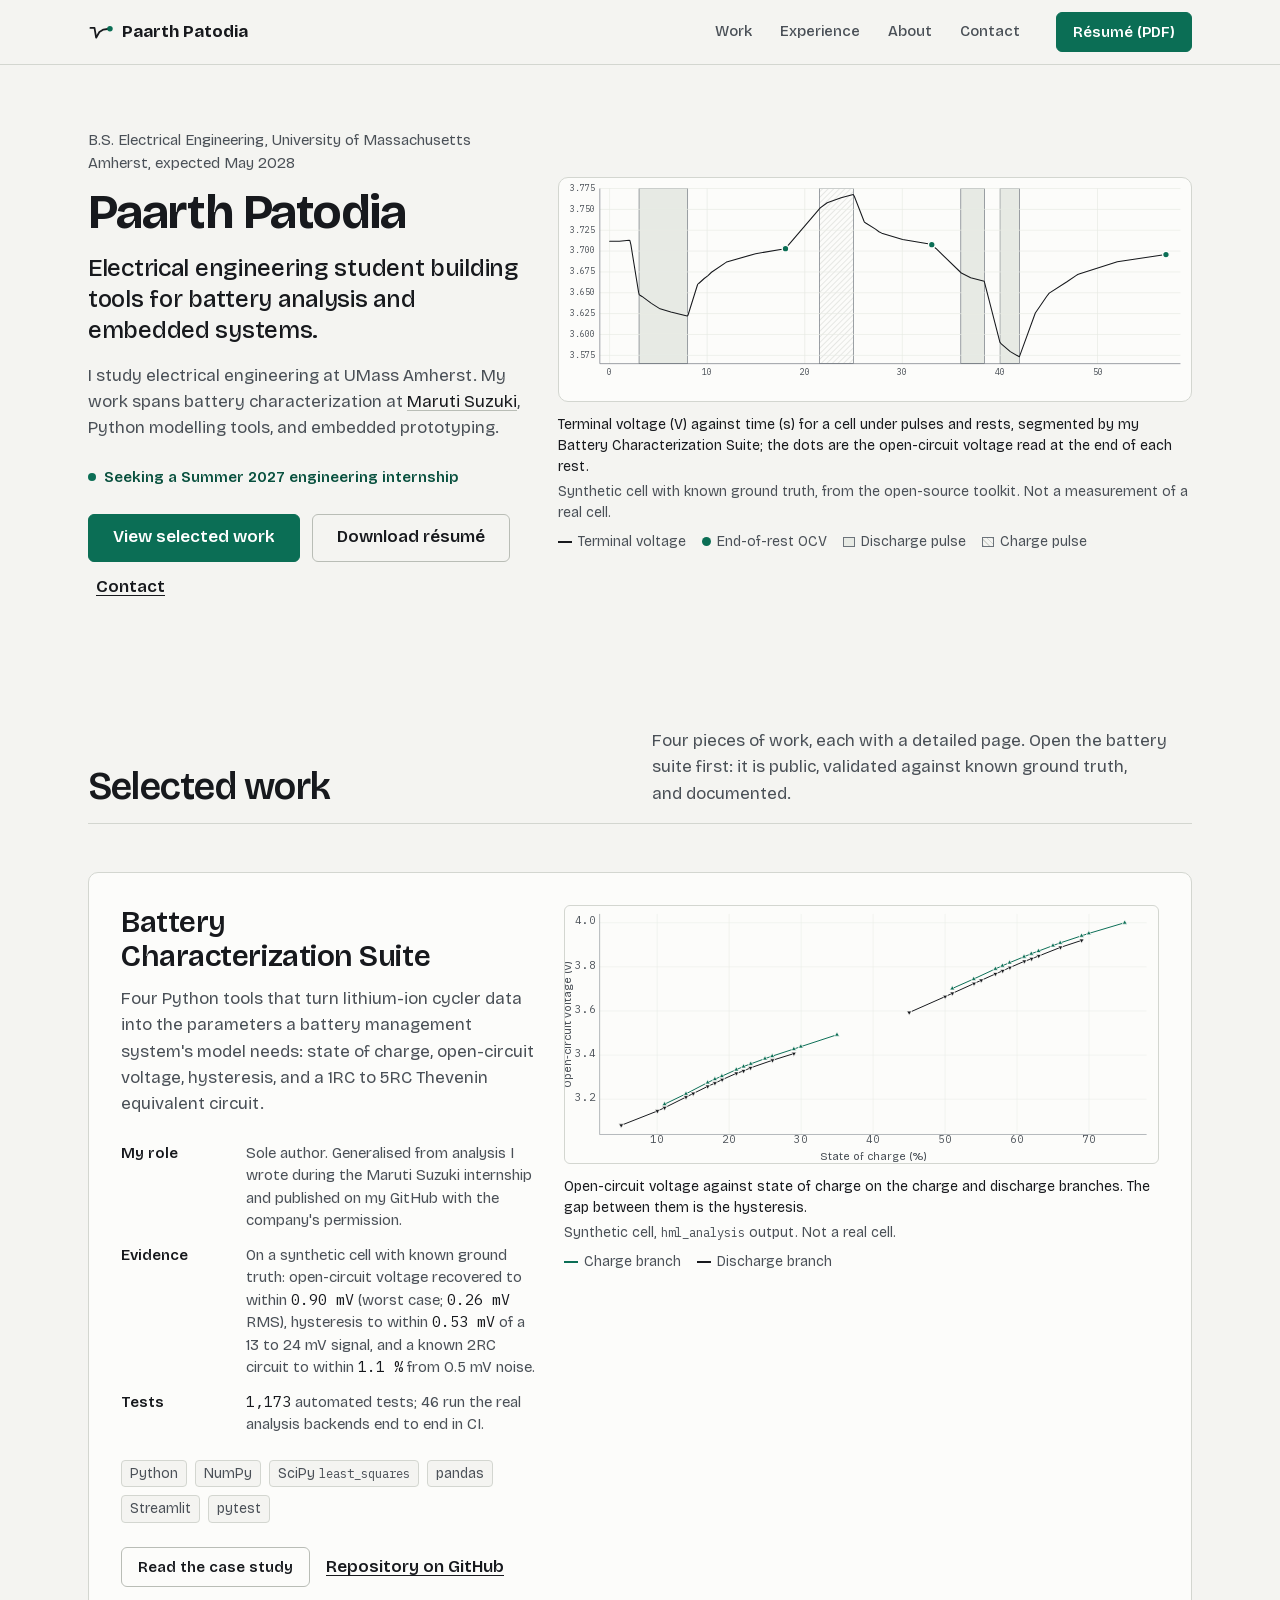
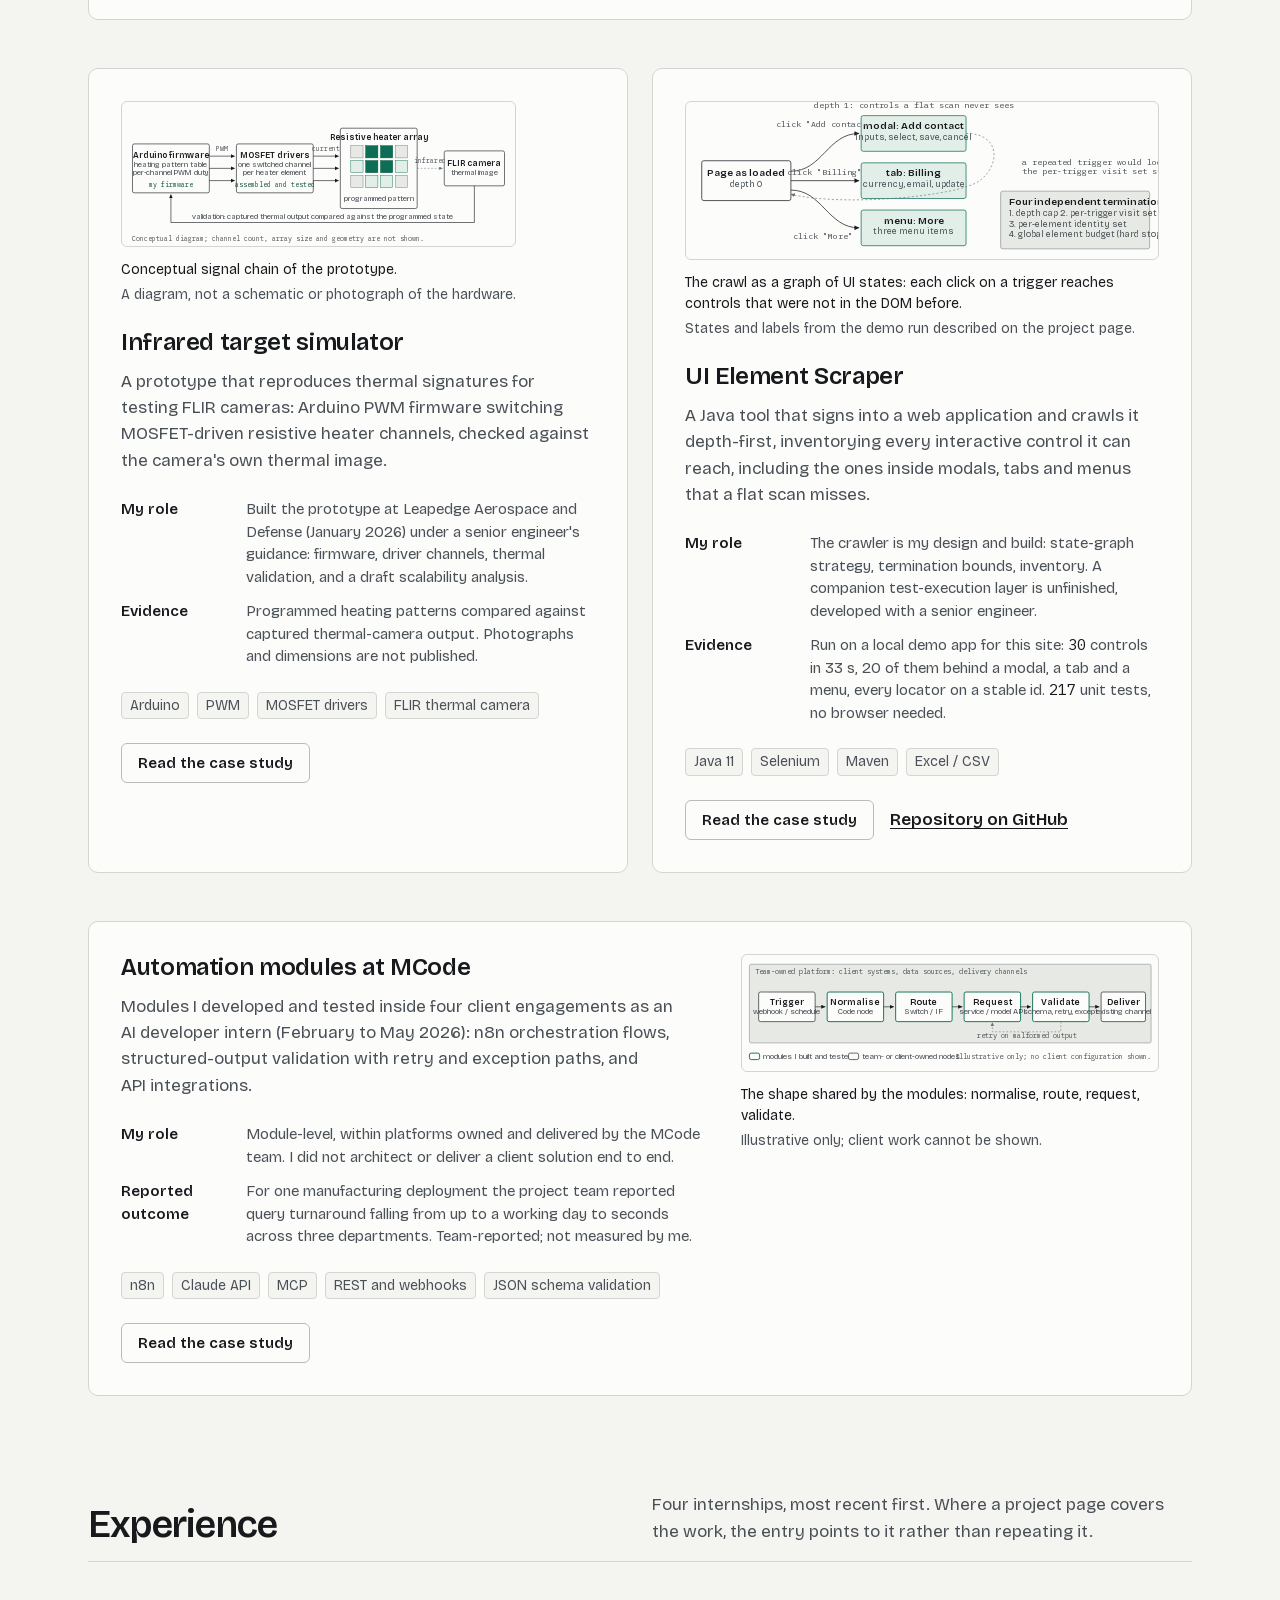
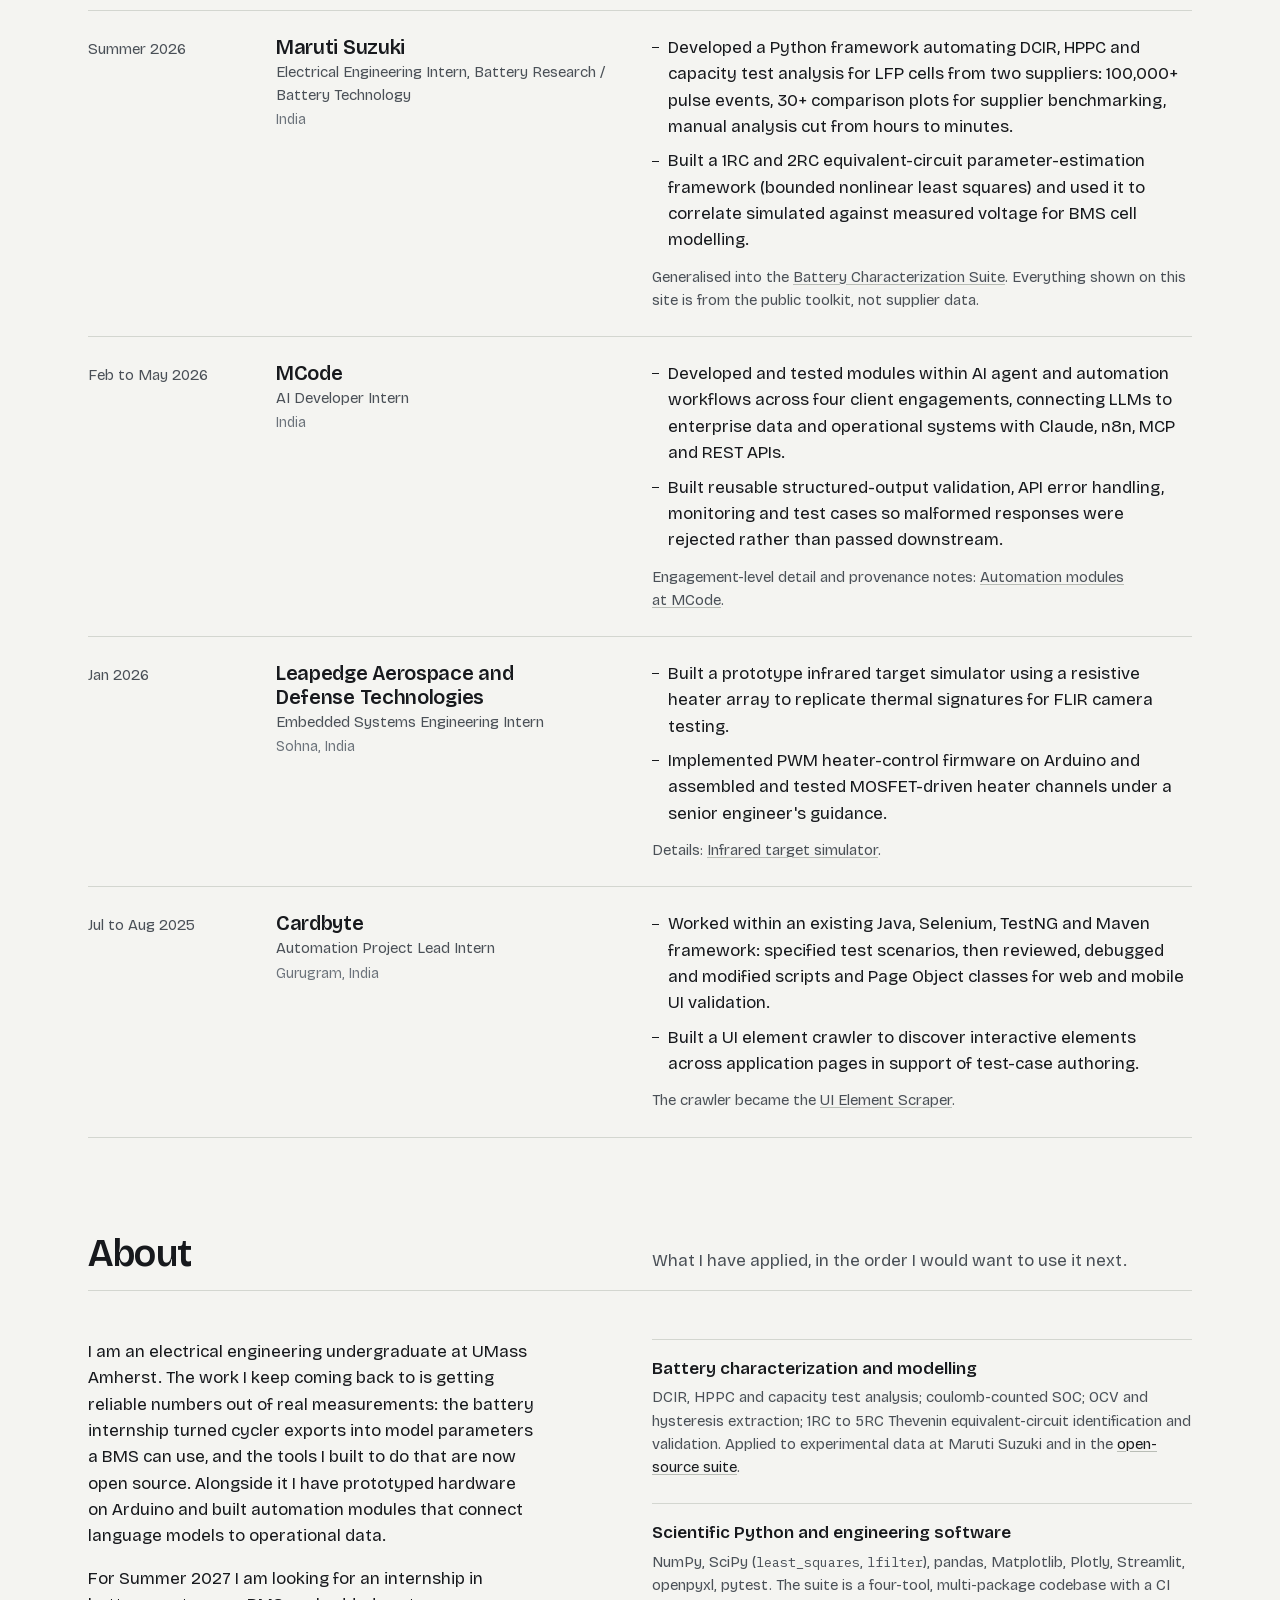
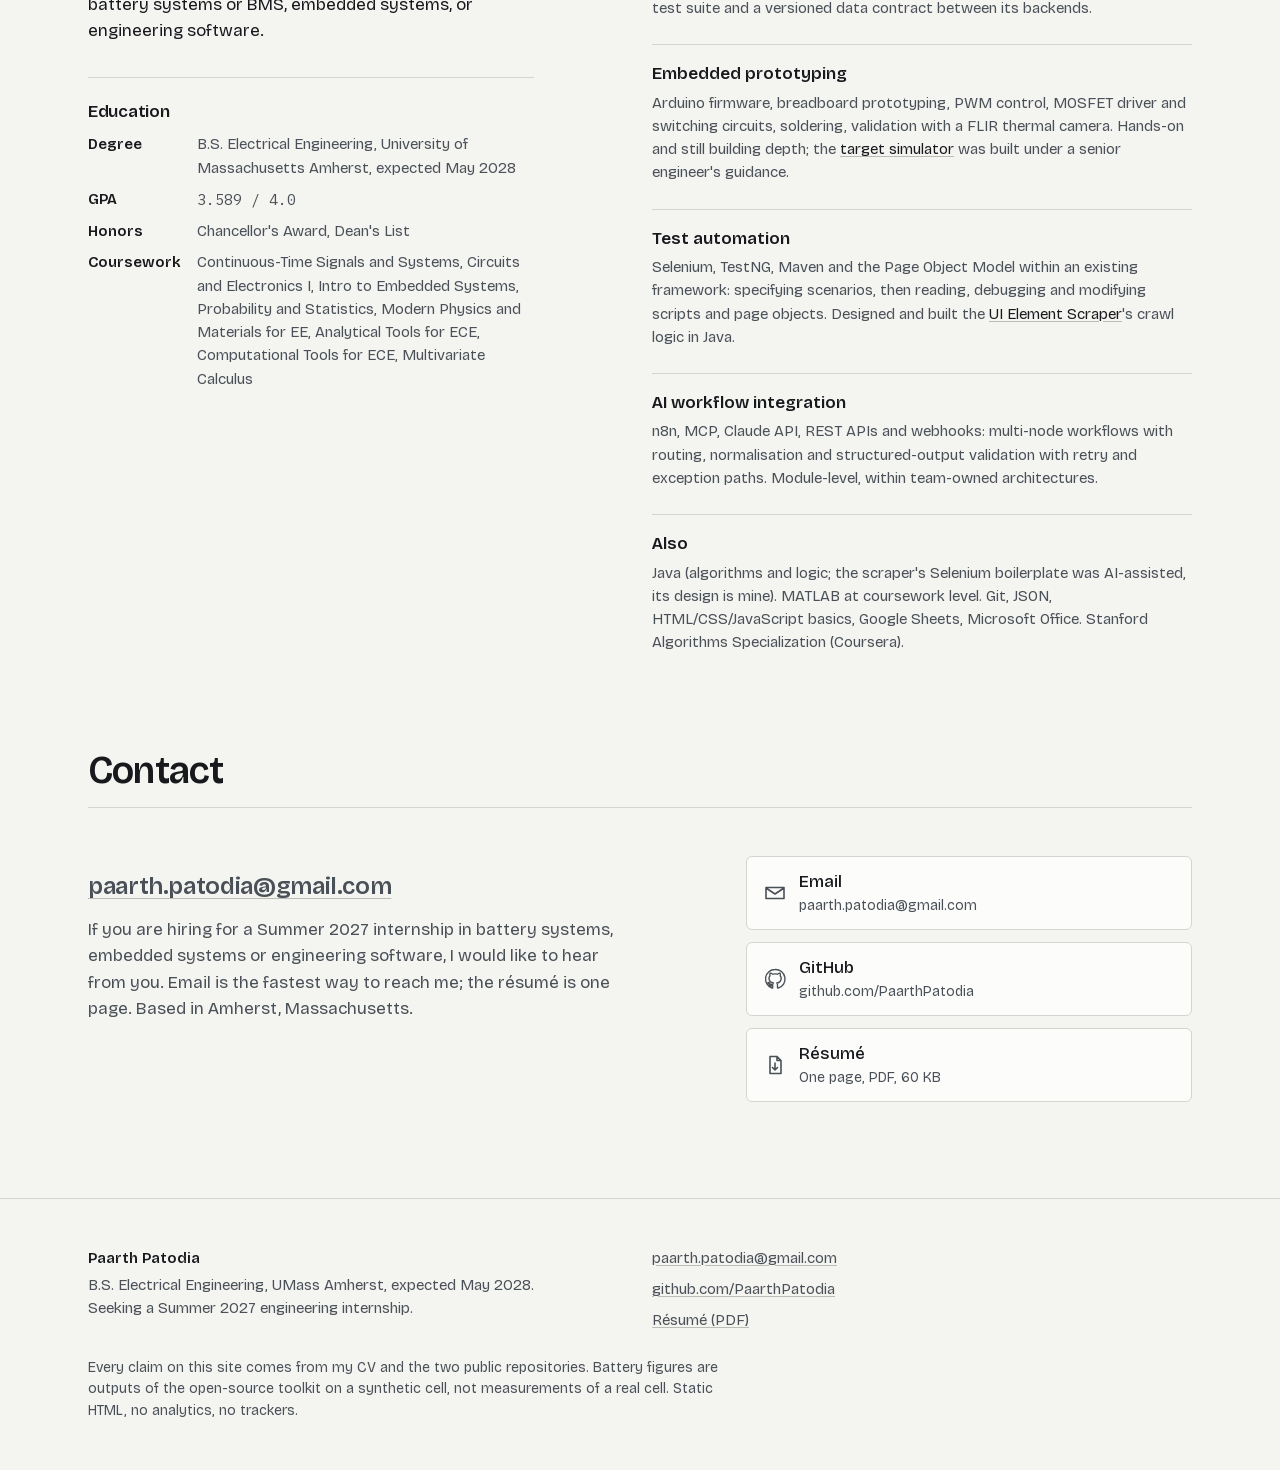
==== commit 61fc6258: "Redesign: multi-page portfolio with case studies, top-bar navigation, real tool evidence - Homepage:" ====
--- a/index.html
+++ b/index.html
@@ -3,235 +3,175 @@
 <head>
 <meta charset="utf-8">
 <meta name="viewport" content="width=device-width, initial-scale=1">
-<title>Paarth Patodia, electrical engineering at UMass Amherst</title>
-<meta name="description" content="Paarth Patodia: B.S. Electrical Engineering, UMass Amherst, expected May 2028. Battery characterization and equivalent-circuit modelling, embedded prototyping, LLM workflow automation. Looking for a summer 2027 engineering internship.">
-<meta name="theme-color" content="#F3F3F0">
+<title>Paarth Patodia, electrical engineering student: battery analysis tools and embedded systems</title>
+<meta name="description" content="Paarth Patodia studies electrical engineering at UMass Amherst (B.S., expected May 2028). Battery characterization at Maruti Suzuki, an open-source Python battery-model toolkit, embedded prototyping. Seeking a Summer 2027 engineering internship.">
+<meta name="author" content="Paarth Patodia">
+<meta name="theme-color" content="#F4F4F1">
 <meta name="color-scheme" content="light">
-<meta property="og:title" content="Paarth Patodia">
-<meta property="og:description" content="Electrical engineering student at UMass Amherst. Battery characterization and equivalent-circuit modelling, embedded prototyping, LLM workflow automation.">
+<link rel="canonical" href="https://paarthpatodia.github.io/">
 <meta property="og:type" content="website">
+<meta property="og:site_name" content="Paarth Patodia">
+<meta property="og:title" content="Paarth Patodia, electrical engineering student">
+<meta property="og:description" content="Paarth Patodia studies electrical engineering at UMass Amherst (B.S., expected May 2028). Battery characterization at Maruti Suzuki, an open-source Python battery-model toolkit, embedded prototyping. Seeking a Summer 2027 engineering internship.">
 <meta property="og:url" content="https://paarthpatodia.github.io/">
 <meta property="og:image" content="https://paarthpatodia.github.io/assets/og-image.png">
-<link rel="canonical" href="https://paarthpatodia.github.io/">
+<meta property="og:image:width" content="1200">
+<meta property="og:image:height" content="630">
+<meta property="og:image:alt" content="Paarth Patodia, electrical engineering student at UMass Amherst: battery analysis tools and embedded systems.">
 <meta name="twitter:card" content="summary_large_image">
-<link rel="icon" href="data:image/svg+xml,%3Csvg xmlns='http://www.w3.org/2000/svg' viewBox='0 0 32 32'%3E%3Crect width='32' height='32' fill='%23F3F3F0'/%3E%3Cpath d='M3 10h5l2 13 4-7 5-3 6-1' fill='none' stroke='%2316191E' stroke-width='2.2' stroke-linejoin='round' stroke-linecap='round'/%3E%3Ccircle cx='26' cy='12' r='3.4' fill='%230B6E55'/%3E%3C/svg%3E">
+<link rel="icon" href="data:image/svg+xml,%3Csvg xmlns='http://www.w3.org/2000/svg' viewBox='0 0 32 32'%3E%3Crect width='32' height='32' rx='4' fill='%23F4F4F1'/%3E%3Cpath d='M4 11h5l2 12 4-7 5-3 6-1' fill='none' stroke='%2317191D' stroke-width='2.2' stroke-linejoin='round' stroke-linecap='round'/%3E%3Ccircle cx='26' cy='12' r='3.4' fill='%230B6E55'/%3E%3C/svg%3E">
 <link rel="preload" href="assets/fonts/bricolage-grotesque-200-800-normal-latin.woff2" as="font" type="font/woff2" crossorigin>
-<link rel="preload" href="assets/fonts/charis-sil-400-normal-latin.woff2" as="font" type="font/woff2" crossorigin>
 <link rel="preload" href="assets/fonts/ibm-plex-mono-400-normal-latin.woff2" as="font" type="font/woff2" crossorigin>
 <link rel="stylesheet" href="css/site.css">
 <script>document.documentElement.className = document.documentElement.className.replace('no-js', 'js');</script>
+
 </head>
 <body>
-<a class="skip" href="#main">Skip to content</a>
-
 <svg width="0" height="0" style="position:absolute" aria-hidden="true" focusable="false">
   <defs>
     <pattern id="hatch" patternUnits="userSpaceOnUse" width="6" height="6" patternTransform="rotate(45)">
-      <line x1="0" y1="0" x2="0" y2="6" stroke="#C6C9C3" stroke-width="1"/>
+      <line x1="0" y1="0" x2="0" y2="6" stroke="#B9BDB6" stroke-width="1"/>
     </pattern>
+    <marker id="arrowhead" viewBox="0 0 10 10" refX="9" refY="5" markerWidth="7" markerHeight="7" orient="auto-start-reverse">
+      <path d="M0 0.5 L9.5 5 L0 9.5 z" fill="#17191D"/>
+    </marker>
+    <marker id="arrowhead-soft" viewBox="0 0 10 10" refX="9" refY="5" markerWidth="7" markerHeight="7" orient="auto-start-reverse">
+      <path d="M0 0.5 L9.5 5 L0 9.5 z" fill="#6B727A"/>
+    </marker>
   </defs>
 </svg>
-
-<aside class="strip" aria-label="Position on the page">
-  <svg class="strip-trace" aria-hidden="true" focusable="false" xmlns="http://www.w3.org/2000/svg"></svg>
-  <nav class="strip-nav" aria-label="Sections">
-    <a href="#work">Selected work</a>
-    <a href="#experience">Experience</a>
-    <a href="#skills">Skills</a>
-    <a href="#education">Education</a>
-    <a href="#contact">Contact</a>
-  </nav>
-  <div class="strip-readout" aria-hidden="true"><span class="t">t 0.0 s</span><span class="v">3.712 V</span></div>
-  <a class="strip-resume" href="assets/Paarth_Patodia_Resume.pdf">Resume (PDF)</a>
-</aside>
-
-<div class="page">
-
-<header class="hero container">
-  <div class="hero-top">
-    <h1 class="name"><span>Paarth</span> <span>Patodia</span></h1>
-    <div class="intro">
-      <p class="line"><b>B.S. Electrical Engineering</b>, University of Massachusetts Amherst, expected May 2028. Battery research intern at Maruti Suzuki, summer 2026.</p>
-      <p class="lead">Battery characterization and equivalent-circuit modelling, embedded prototyping, and LLM workflow automation. Looking for a summer 2027 engineering internship.</p>
-      <p class="links">
-        <a href="https://github.com/PaarthPatodia" rel="me">GitHub</a>
-        <a href="mailto:paarth.patodia@gmail.com">paarth.patodia@gmail.com</a>
-        <a class="accent" href="assets/Paarth_Patodia_Resume.pdf">Resume (PDF)</a>
-      </p>
+<a class="skip" href="#main">Skip to content</a>
+<header class="topbar">
+  <div class="topbar-inner">
+    <a class="brand" href="" aria-label="Paarth Patodia, home">
+      <svg class="brand-mark" viewBox="0 0 32 32" width="26" height="26" aria-hidden="true" focusable="false"><path d="M3 11h5l2 12 4-7 5-3 7-1" fill="none" stroke="currentColor" stroke-width="2.2" stroke-linejoin="round" stroke-linecap="round"/><circle cx="27" cy="12" r="3.4" fill="#0B6E55"/></svg>
+      <span>Paarth Patodia</span>
+    </a>
+    <button class="menu-toggle" type="button" aria-expanded="false" aria-controls="site-menu" hidden>
+      <span class="menu-toggle-icon" aria-hidden="true"><i></i><i></i><i></i></span>
+      <span class="menu-toggle-label">Menu</span>
+    </button>
+    <nav id="site-menu" class="menu" aria-label="Site">
+      <ul class="menu-list" role="list">
+        <li><a href="#work">Work</a></li>
+        <li><a href="#experience">Experience</a></li>
+        <li><a href="#about">About</a></li>
+        <li><a href="#contact">Contact</a></li>
+      </ul>
+      <a class="btn btn-primary btn-small menu-resume" href="assets/Paarth_Patodia_Resume.pdf" download>Résumé (PDF)</a>
+    </nav>
+  </div>
+</header>
+
+
+<main id="main">
+
+<!-- ============================ HERO ============================ -->
+<section class="hero container" aria-labelledby="name">
+  <div class="hero-grid">
+    <div class="hero-copy">
+      <p class="hero-kicker">B.S. Electrical Engineering, University of Massachusetts Amherst, expected May 2028</p>
+      <h1 id="name">Paarth Patodia</h1>
+      <p class="focus">Electrical engineering student building tools for battery analysis and embedded systems.</p>
+      <p class="intro">I study electrical engineering at UMass Amherst. My work spans battery characterization at <a href="#experience">Maruti Suzuki</a>, Python modelling tools, and embedded prototyping.</p>
+      <p class="availability">Seeking a Summer 2027 engineering internship</p>
+      <div class="hero-actions">
+        <a class="btn btn-primary" href="#work">View selected work</a>
+        <a class="btn btn-secondary" href="assets/Paarth_Patodia_Resume.pdf" download>Download résumé <span class="visually-hidden">(PDF, 60 KB)</span></a>
+        <a class="text-link" href="#contact">Contact</a>
+      </div>
     </div>
-  </div>
-
-  <figure class="hero-band">
-    <svg class="fig fig-ecm hero-fig hero-fig--wide" viewBox="0 0 1400 300" role="img" aria-labelledby="ecm-hero-wide-title ecm-hero-wide-desc" xmlns="http://www.w3.org/2000/svg">
-<title id="ecm-hero-wide-title">Terminal voltage, active current segments and end-of-rest OCV points</title>
-<desc id="ecm-hero-wide-desc">A terminal-voltage trace over about 57 seconds from the Battery Characterization Suite, run on a synthetic cell. Three shaded negative-current segments and one hatched positive-current segment pull the voltage down and up; after each, the voltage relaxes toward an open-circuit value, marked with a dot at the end of each rest.</desc>
-<rect class="seg seg-negative" data-a="0.0808" x="143.14" y="14" width="111.72" height="246"/>
-<rect class="seg seg-positive" fill="url(#hatch)" data-a="0.3878" x="557.35" y="14" width="78.21" height="246"/>
-<rect class="seg seg-negative" data-a="0.6238" x="882.16" y="14" width="54.27" height="246"/>
-<rect class="seg seg-negative" data-a="0.7204" x="972.36" y="14" width="44.67" height="246"/>
-<line class="grid" x1="75.45" y1="14" x2="75.45" y2="260"/>
-<line class="grid" x1="299.6" y1="14" x2="299.6" y2="260"/>
-<line class="grid" x1="523.75" y1="14" x2="523.75" y2="260"/>
-<line class="grid" x1="747.9" y1="14" x2="747.9" y2="260"/>
-<line class="grid" x1="972.05" y1="14" x2="972.05" y2="260"/>
-<line class="grid" x1="1196.2" y1="14" x2="1196.2" y2="260"/>
-<line class="grid" x1="62" y1="248.29" x2="1380" y2="248.29"/>
-<line class="grid" x1="62" y1="189.71" x2="1380" y2="189.71"/>
-<line class="grid" x1="62" y1="131.14" x2="1380" y2="131.14"/>
-<line class="grid" x1="62" y1="72.57" x2="1380" y2="72.57"/>
-<line class="grid" x1="62" y1="14" x2="1380" y2="14"/>
-<path class="axis" d="M62 14 V260 H1380"/>
-<text class="tick" x="75.45" y="278" text-anchor="middle">0</text>
-<text class="tick" x="299.6" y="278" text-anchor="middle">10</text>
-<text class="tick" x="523.75" y="278" text-anchor="middle">20</text>
-<text class="tick" x="747.9" y="278" text-anchor="middle">30</text>
-<text class="tick" x="972.05" y="278" text-anchor="middle">40</text>
-<text class="tick" x="1196.2" y="278" text-anchor="middle">50 s</text>
-<text class="tick" x="54" y="251.79" text-anchor="end">3.575</text>
-<text class="tick" x="54" y="193.21" text-anchor="end">3.625</text>
-<text class="tick" x="54" y="134.64" text-anchor="end">3.675</text>
-<text class="tick" x="54" y="76.07" text-anchor="end">3.725</text>
-<text class="tick" x="54" y="17.5" text-anchor="end">3.775 V</text>
-<path class="series trace" pathLength="1" d="M75.7 88.03 L98.04 88.03 L120.39 86.75 L121.98 86.98 L124.38 92.84 L141.93 159.14 L143.52 163.01 L144.33 163.47 L149.91 165.58 L171.47 175.31 L191.42 183.04 L216.17 187.61 L253.67 193.11 L255.26 192.29 L256.07 191 L277.61 148.83 L280.01 147.07 L280.81 147.07 L292.78 140.4 L301.55 136.3 L309.53 131.61 L343.85 117.32 L346.24 116.73 L410.89 105.49 L471.54 99.28 L485.13 94.13 L559.34 41.18 L575.3 34.03 L607.22 26.89 L635.15 22.43 L637.55 24.78 L659.9 60.04 L660.7 60.97 L664.69 62.85 L686.23 71.05 L694.21 74.68 L700.6 76.67 L748.48 85.69 L806.74 91.55 L821.91 96.7 L825.1 98.23 L883.37 132.67 L904.91 139.34 L936.05 144.26 L971.96 229.78 L975.14 232.35 L995.9 243.13 L1016.65 250.39 L1053.35 188.89 L1079.68 165.35 L1085.29 160.9 L1125.99 144.97 L1146.73 136.3 L1150.72 134.77 L1155.51 133.72 L1241.7 116.97 L1345.46 107.25"/>
-<circle class="marker ocv" data-a="0.3263" style="--i:1" cx="479.52" cy="98.46" r="5.5"/>
-<circle class="marker ocv" data-a="0.574" style="--i:2" cx="815.52" cy="92.84" r="5.5"/>
-<circle class="marker ocv" data-a="0.999" style="--i:3" cx="1353.44" cy="106.78" r="5.5"/>
+    <div class="hero-fig-wrap">
+      <figure>
+        <svg class="fig fig-ecm hero-fig" viewBox="0 0 960 340" role="img" aria-labelledby="ecm-hero-title ecm-hero-desc" xmlns="http://www.w3.org/2000/svg">
+<title id="ecm-hero-title">Terminal voltage, active current segments and end-of-rest OCV points</title>
+<desc id="ecm-hero-desc">A terminal-voltage trace over about 57 seconds. Three shaded negative-current segments and one positive-current segment pull the voltage down and up; after each, the voltage relaxes toward an open-circuit value, marked with a dot at the end of each rest. Output of the Battery Characterization Suite on a synthetic cell.</desc>
+<rect class="seg seg-negative" x="121.59" y="16" width="73.88" height="266"/>
+<rect class="seg seg-positive" fill="url(#hatch)" x="395.51" y="16" width="51.72" height="266"/>
+<rect class="seg seg-negative" x="610.32" y="16" width="35.89" height="266"/>
+<rect class="seg seg-negative" x="669.97" y="16" width="29.54" height="266"/>
+<line class="grid" x1="76.82" y1="16" x2="76.82" y2="282"/>
+<line class="grid" x1="225.06" y1="16" x2="225.06" y2="282"/>
+<line class="grid" x1="373.29" y1="16" x2="373.29" y2="282"/>
+<line class="grid" x1="521.53" y1="16" x2="521.53" y2="282"/>
+<line class="grid" x1="669.76" y1="16" x2="669.76" y2="282"/>
+<line class="grid" x1="818" y1="16" x2="818" y2="282"/>
+<line class="grid" x1="62" y1="269.33" x2="944" y2="269.33"/>
+<line class="grid" x1="62" y1="237.67" x2="944" y2="237.67"/>
+<line class="grid" x1="62" y1="206" x2="944" y2="206"/>
+<line class="grid" x1="62" y1="174.33" x2="944" y2="174.33"/>
+<line class="grid" x1="62" y1="142.67" x2="944" y2="142.67"/>
+<line class="grid" x1="62" y1="111" x2="944" y2="111"/>
+<line class="grid" x1="62" y1="79.33" x2="944" y2="79.33"/>
+<line class="grid" x1="62" y1="47.67" x2="944" y2="47.67"/>
+<line class="grid" x1="62" y1="16" x2="944" y2="16"/>
+<path class="axis" d="M62 16 V282 H944"/>
+<text class="tick" x="76.82" y="300" text-anchor="middle">0</text>
+<text class="tick" x="225.06" y="300" text-anchor="middle">10</text>
+<text class="tick" x="373.29" y="300" text-anchor="middle">20</text>
+<text class="tick" x="521.53" y="300" text-anchor="middle">30</text>
+<text class="tick" x="669.76" y="300" text-anchor="middle">40</text>
+<text class="tick" x="818" y="300" text-anchor="middle">50</text>
+<text class="tick" x="54" y="272.83" text-anchor="end">3.575</text>
+<text class="tick" x="54" y="241.17" text-anchor="end">3.600</text>
+<text class="tick" x="54" y="209.5" text-anchor="end">3.625</text>
+<text class="tick" x="54" y="177.83" text-anchor="end">3.650</text>
+<text class="tick" x="54" y="146.17" text-anchor="end">3.675</text>
+<text class="tick" x="54" y="114.5" text-anchor="end">3.700</text>
+<text class="tick" x="54" y="82.83" text-anchor="end">3.725</text>
+<text class="tick" x="54" y="51.17" text-anchor="end">3.750</text>
+<text class="tick" x="54" y="19.5" text-anchor="end">3.775</text>
+<text class="axlabel" x="503" y="334" text-anchor="middle">Time (s)</text>
+<text class="axlabel" transform="translate(12 149) rotate(-90)" text-anchor="middle">Voltage (V)</text>
+<path class="series trace" pathLength="1" d="M76.99 96.05 L91.77 96.05 L106.54 94.66 L107.6 94.91 L109.18 101.25 L120.79 172.94 L121.84 177.12 L122.38 177.63 L126.07 179.91 L140.33 190.42 L153.52 198.78 L169.89 203.72 L194.69 209.67 L195.74 208.79 L196.27 207.39 L210.52 161.79 L212.1 159.89 L212.64 159.89 L220.55 152.67 L226.35 148.24 L231.63 143.17 L254.32 127.72 L255.91 127.09 L298.66 114.93 L338.77 108.21 L347.75 102.64 L396.83 45.39 L407.39 37.66 L428.5 29.93 L446.97 25.12 L448.55 27.65 L463.33 65.78 L463.87 66.79 L466.5 68.82 L480.75 77.69 L486.03 81.61 L490.25 83.77 L521.91 93.52 L560.44 99.85 L570.48 105.43 L572.58 107.07 L611.12 144.31 L625.37 151.53 L645.96 156.85 L669.71 249.32 L671.81 252.11 L685.54 263.76 L699.26 271.61 L723.53 205.11 L740.95 179.65 L744.65 174.84 L771.57 157.61 L785.28 148.24 L787.92 146.59 L791.1 145.45 L848.09 127.34 L916.71 116.83"/>
+<circle class="marker ocv" style="--i:1" cx="344.05" cy="107.33" r="5"/>
+<circle class="marker ocv" style="--i:2" cx="566.25" cy="101.25" r="5"/>
+<circle class="marker ocv" style="--i:3" cx="921.99" cy="116.32" r="5"/>
 </svg>
-    <svg class="fig fig-ecm hero-fig hero-fig--narrow" viewBox="0 0 700 300" role="img" aria-labelledby="ecm-hero-narrow-title ecm-hero-narrow-desc" xmlns="http://www.w3.org/2000/svg">
-<title id="ecm-hero-narrow-title">Terminal voltage, active current segments and end-of-rest OCV points</title>
-<desc id="ecm-hero-narrow-desc">A terminal-voltage trace over about 57 seconds from the Battery Characterization Suite, run on a synthetic cell. Three shaded negative-current segments and one hatched positive-current segment pull the voltage down and up; after each, the voltage relaxes toward an open-circuit value, marked with a dot at the end of each rest.</desc>
-<rect class="seg seg-negative" data-a="0.1018" x="135.71" y="14" width="49.16" height="246"/>
-<rect class="seg seg-positive" fill="url(#hatch)" data-a="0.3935" x="317.98" y="14" width="34.42" height="246"/>
-<rect class="seg seg-negative" data-a="0.6116" x="460.92" y="14" width="23.88" height="246"/>
-<rect class="seg seg-negative" data-a="0.7326" x="500.61" y="14" width="19.66" height="246"/>
-<line class="grid" x1="105.92" y1="14" x2="105.92" y2="260"/>
-<line class="grid" x1="303.2" y1="14" x2="303.2" y2="260"/>
-<line class="grid" x1="500.48" y1="14" x2="500.48" y2="260"/>
-<line class="grid" x1="100" y1="248.29" x2="680" y2="248.29"/>
-<line class="grid" x1="100" y1="131.14" x2="680" y2="131.14"/>
-<line class="grid" x1="100" y1="14" x2="680" y2="14"/>
-<path class="axis" d="M100 14 V260 H680"/>
-<text class="tick" x="105.92" y="278" text-anchor="middle">0</text>
-<text class="tick" x="303.2" y="278" text-anchor="middle">20</text>
-<text class="tick" x="500.48" y="278" text-anchor="middle">40 s</text>
-<text class="tick" x="92" y="251.79" text-anchor="end">3.575</text>
-<text class="tick" x="92" y="134.64" text-anchor="end">3.675</text>
-<text class="tick" x="92" y="17.5" text-anchor="end">3.775 V</text>
-<path class="series trace" pathLength="1" d="M106.03 88.03 L115.86 88.03 L125.7 86.75 L126.4 86.98 L127.45 92.84 L135.17 159.14 L135.88 163.01 L136.23 163.47 L138.69 165.58 L148.18 175.31 L156.95 183.04 L167.84 187.61 L184.35 193.11 L185.05 192.29 L185.4 191 L194.88 148.83 L195.94 147.07 L196.29 147.07 L201.56 140.4 L205.42 136.3 L208.93 131.61 L224.03 117.32 L225.08 116.73 L253.53 105.49 L280.22 99.28 L286.2 94.13 L318.86 41.18 L325.88 34.03 L339.93 26.89 L352.22 22.43 L353.28 24.78 L363.11 60.04 L363.47 60.97 L365.22 62.85 L374.7 71.05 L378.21 74.68 L381.02 76.67 L402.09 85.69 L427.73 91.55 L434.41 96.7 L435.81 98.23 L461.45 132.67 L470.93 139.34 L484.63 144.26 L500.44 229.78 L501.84 232.35 L510.97 243.13 L520.11 250.39 L536.25 188.89 L547.84 165.35 L550.31 160.9 L568.22 144.97 L577.35 136.3 L579.1 134.77 L581.21 133.72 L619.14 116.97 L664.8 107.25"/>
-<circle class="marker ocv" data-a="0.326" style="--i:1" cx="283.74" cy="98.46" r="5.5"/>
-<circle class="marker ocv" data-a="0.5612" style="--i:2" cx="431.6" cy="92.84" r="5.5"/>
-<circle class="marker ocv" data-a="0.999" style="--i:3" cx="668.31" cy="106.78" r="5.5"/>
-</svg>
-    <figcaption class="hero-caption">
-      <div class="caption" id="fig1-caption">
-        <span class="fignum">Fig. 1.</span> <span class="what">Terminal voltage, active current segments and end-of-rest OCV points, as segmented by my Battery Characterization Suite.</span>
-        <span class="conditions">Conditions: synthetic cell with known ground truth, from the open-source toolkit. Not a measurement of a real cell. <a class="original" href="assets/figures/ecm_segmentation.png">Original output (PNG)</a></span>
-        <ul class="legend" role="list" aria-label="Legend">
-          <li><i></i>Measured terminal voltage</li>
-          <li><i class="dot"></i>End-of-rest OCV estimate</li>
-          <li><i class="box"></i>Negative-current segment</li>
-          <li><i class="hatch"></i>Positive-current segment</li>
-        </ul>
-      </div>
-      <p class="scroll-hint" aria-hidden="true"><span class="readout">t 0.0 s  3.712 V</span><span class="word">Scroll to follow Fig. 1</span></p>
-    </figcaption>
-  </figure>
-</header>
-
-<div class="bar">
-  <a class="bar-name" href="#top">Paarth Patodia</a>
-  <nav aria-label="Sections">
-    <a href="#work">Work</a>
-    <a href="#experience">Experience</a>
-    <a href="#skills">Skills</a>
-    <a href="#education">Education</a>
-    <a href="#contact">Contact</a>
-  </nav>
-  <a class="bar-resume" href="assets/Paarth_Patodia_Resume.pdf">Resume (PDF)</a>
-</div>
-
-<main id="main">
+        <figcaption class="caption">
+          <span class="what">Terminal voltage (V) against time (s) for a cell under pulses and rests, segmented by my Battery Characterization Suite; the dots are the open-circuit voltage read at the end of each rest.</span>
+          <span class="conditions">Synthetic cell with known ground truth, from the open-source toolkit. Not a measurement of a real cell.</span>
+          <ul class="legend" role="list" aria-label="Legend">
+            <li><i></i>Terminal voltage</li>
+            <li><i class="dot"></i>End-of-rest OCV</li>
+            <li><i class="box"></i>Discharge pulse</li>
+            <li><i class="hatch"></i>Charge pulse</li>
+          </ul>
+        </figcaption>
+      </figure>
+    </div>
+  </div>
+</section>
 
 <!-- ============================ SELECTED WORK ============================ -->
 <section id="work" class="section container" aria-labelledby="work-h">
   <div class="section-head">
-    <h2 id="work-h" class="display">Selected work</h2>
-    <p class="note">Three projects. The battery suite is the one to open first: it is public, it is the most complete, and it has a validation section.</p>
-  </div>
-
-  <!-- Project 1: Battery Characterization Suite -->
-  <article class="project" aria-labelledby="p1-h">
-    <div class="title">
-      <h3 id="p1-h" class="display">Battery Characterization Suite</h3>
-      <p class="lead">Four tools that get battery-model parameters out of cycler data, validated end to end against a synthetic cell with known ground truth.</p>
-    </div>
-
-    <dl class="side sidenote">
-      <div><dt>Repository</dt><dd><a href="https://github.com/PaarthPatodia/battery-ecm-toolkit">github.com/PaarthPatodia/battery-ecm-toolkit</a>, MIT licence</dd></div>
-      <div><dt>Stack</dt><dd>Python 3.11+, NumPy, pandas, SciPy (<code>least_squares</code> with a trust-region reflective solver and sparse Jacobian; <code>lfilter</code> for RC integration), Matplotlib, Plotly, Streamlit, openpyxl, pytest</dd></div>
-      <div><dt>Tests</dt><dd>1,173 across the four tools. 46 are integration tests that launch the real analysis backends as subprocesses in CI.</dd></div>
-      <div><dt>Origin</dt><dd>Built in support of the Maruti Suzuki internship, then generalised and published with permission.</dd></div>
-      <div class="sidenote-fig">
-        <dt>What the estimator fits</dt>
-        <dd>
-          <svg class="fig fig-ladder" viewBox="0 0 560 216" role="img" aria-labelledby="ladder-title ladder-desc" xmlns="http://www.w3.org/2000/svg">
-<title id="ladder-title">Second-order Thevenin equivalent circuit model</title>
-<desc id="ladder-desc">An open-circuit voltage source in series with a resistor R0 and two parallel resistor-capacitor pairs, R1 with C1 and R2 with C2, between the terminals.</desc>
-<circle class="wire" cx="60" cy="70" r="22"/>
-<path class="wire" d="M56 61 h8 M60 57 v8 M56 79 h8"/>
-<text class="lab" x="60" y="122" text-anchor="middle">OCV(z)</text>
-<path class="wire" d="M82 70 H120"/>
-<rect class="wire" x="120" y="58" width="56" height="24"/>
-<text class="lab" x="148" y="48" text-anchor="middle">R0</text>
-<path class="wire" d="M176 70 H214"/>
-<path class="wire" d="M214 70 v-34 H246 M302 36 H334 v34 M214 70 v34 H268 M280 104 H334 v-34"/>
-<rect class="wire" x="246" y="24" width="56" height="24"/>
-<text class="lab" x="274" y="16" text-anchor="middle">R1</text>
-<path class="wire" d="M268 90 v28 M280 90 v28"/>
-<text class="lab" x="274" y="136" text-anchor="middle">C1</text>
-<path class="wire" d="M334 70 H364"/>
-<path class="wire" d="M364 70 v-34 H396 M452 36 H484 v34 M364 70 v34 H418 M430 104 H484 v-34"/>
-<rect class="wire" x="396" y="24" width="56" height="24"/>
-<text class="lab" x="424" y="16" text-anchor="middle">R2</text>
-<path class="wire" d="M418 90 v28 M430 90 v28"/>
-<text class="lab" x="424" y="136" text-anchor="middle">C2</text>
-<path class="wire" d="M484 70 H520"/>
-<circle class="node" cx="524" cy="70" r="4"/>
-<text class="lab" x="524" y="56" text-anchor="middle">+</text>
-<path class="wire" d="M60 92 V170 H524 V74"/>
-<circle class="node" cx="524" cy="170" r="4"/>
-<text class="lab" x="524" y="198" text-anchor="middle">&#8722;</text>
-</svg>
-          <span class="caption"><span class="fignum">Fig. 2.</span> A Thevenin equivalent circuit, shown here as the 2RC case; the estimator fits 1RC to 5RC. OCV(z) is the open-circuit voltage as a function of state of charge z; each RC pair has a time constant tau = R·C.</span>
-        </dd>
-      </div>
-    </dl>
-
-    <div class="body body--first prose">
-      <p>A battery management system predicts cell voltage, state of charge and available power from a model. The model needs values for R<sub>0</sub>, the RC pairs, open-circuit voltage as a function of state of charge, and hysteresis. Those come from bench tests on real cells, and most of the work is in getting them out of the raw data.</p>
-      <p>The test itself arrives as a spreadsheet written for people: headings vary between suppliers, cutoff criteria are free text, steps repeat by reference, and cells are merged down whole blocks. On the measurement side, sign, unit and capacity errors never crash anything; they produce a plausible chart with the wrong answer. And the quantities are small. Hysteresis is typically 5 to 30 mV, sitting under an I·R overpotential three to six times larger, so measuring it in the wrong place gives you the overpotential.</p>
-      <h4>What I built</h4>
-      <p>Four tools. Each runs on its own, and the first can drive the other three.</p>
-    </div>
-
-    <div class="wide">
-      <table class="tbl tbl--stack" role="table">
-        <thead><tr role="row"><th scope="col" role="columnheader">Tool</th><th scope="col" role="columnheader">What it does</th></tr></thead>
-        <tbody>
-          <tr role="row"><td role="cell" class="rowhead" data-h="Tool"><code>doe_visualizer</code></td><td role="cell" data-h="What it does">Parses a design-of-experiments (DOE) spreadsheet into the current-versus-time waveform the cycler will run, so a test can be checked before a cell goes on a channel. Hosts the interactive analysis, modelling and estimation tabs (Streamlit).</td></tr>
-          <tr role="row"><td role="cell" class="rowhead" data-h="Tool"><code>dcir_analysis</code></td><td role="cell" data-h="What it does">Averages per-cell DCIR sweeps, splits charge from discharge, holds three factors and sweeps the fourth, cross-checks every row against Ohm's law, and writes a plain-language sensitivity report.</td></tr>
-          <tr role="row"><td role="cell" class="rowhead" data-h="Tool"><code>hml_analysis</code></td><td role="cell" data-h="What it does">Coulomb-counted SOC, OCV at every relaxation, and the charge/discharge hysteresis loop per SOC. Ships a cell simulator so the analysis can be validated against known truth.</td></tr>
-          <tr role="row"><td role="cell" class="rowhead" data-h="Tool"><code>parameter_estimation</code></td><td role="cell" data-h="What it does">Segments arbitrary pulse data (Fig. 1), then fits a shared 1RC to 5RC Thevenin model across all pulse windows by bounded nonlinear least squares, with holdout scoring and per-parameter standard errors.</td></tr>
-        </tbody>
-      </table>
-    </div>
-
-    <div class="body prose">
-      <p>The two analysis backends cannot share a Python process: both define a top-level <code>utils</code>, and whichever loads first wins without an error. So the hub runs them as subprocesses behind a versioned CSV-plus-manifest contract, and integration tests launch the real backends in CI so that a column rename on either side fails there instead of in the app. The DOE parser handles merged cells, non-unique step numbering and repeat-by-reference; misreading an 86-hour test by one repeat is three and a half days of channel time.</p>
-    </div>
-
-    <figure class="wide figure bleed">
-      <svg class="fig fig-ocv fig-ocv--wide" viewBox="0 0 1200 520" role="img" aria-labelledby="ocv-wide-title ocv-wide-desc" xmlns="http://www.w3.org/2000/svg">
+    <h2 id="work-h">Selected work</h2>
+    <p class="note">Four pieces of work, each with a detailed page. Open the battery suite first: it is public, validated against known ground truth, and documented.</p>
+  </div>
+
+  <div class="work-list">
+
+    <article class="work-item work-item--featured" aria-labelledby="w1-h">
+      <div class="work-copy">
+        <h3 id="w1-h"><a href="work/battery-characterization-suite/">Battery Characterization Suite</a></h3>
+        <p class="work-summary">Four Python tools that turn lithium-ion cycler data into the parameters a battery management system's model needs: state of charge, open-circuit voltage, hysteresis, and a 1RC to 5RC Thevenin equivalent circuit.</p>
+        <dl class="work-facts">
+          <div><dt>My role</dt><dd>Sole author. Generalised from analysis I wrote during the Maruti Suzuki internship and published on my GitHub with the company's permission.</dd></div>
+          <div><dt>Evidence</dt><dd>On a synthetic cell with known ground truth: open-circuit voltage recovered to within <span class="num">0.90 mV</span> (worst case; <span class="num">0.26 mV</span> RMS), hysteresis to within <span class="num">0.53 mV</span> of a 13 to 24 mV signal, and a known 2RC circuit to within <span class="num">1.1 %</span> from 0.5 mV noise.</dd></div>
+          <div><dt>Tests</dt><dd><span class="num">1,173</span> automated tests; 46 run the real analysis backends end to end in CI.</dd></div>
+        </dl>
+        <ul class="work-tags" role="list" aria-label="Technologies">
+          <li>Python</li><li>NumPy</li><li>SciPy <code>least_squares</code></li><li>pandas</li><li>Streamlit</li><li>pytest</li>
+        </ul>
+        <div class="work-actions">
+          <a class="btn btn-secondary btn-small" href="work/battery-characterization-suite/">Read the case study</a>
+          <a class="text-link" href="https://github.com/PaarthPatodia/battery-ecm-toolkit">Repository on GitHub</a>
+        </div>
+      </div>
+      <div class="work-visual">
+        <figure class="figure">
+          <svg class="fig fig-ocv fig-ocv--wide" viewBox="0 0 1200 520" role="img" aria-labelledby="ocv-wide-title ocv-wide-desc" xmlns="http://www.w3.org/2000/svg">
 <title id="ocv-wide-title">Open-circuit voltage against state of charge on the charge and discharge branches</title>
 <desc id="ocv-wide-desc">Two rising curves from about 3.08 volts at 5 percent state of charge to 4.0 volts at 75 percent. The charge branch sits a few tens of millivolts above the discharge branch throughout; the gap between them is the voltage hysteresis. Two separate measured ranges, roughly 5 to 35 percent and 45 to 75 percent. Output of the Battery Characterization Suite on a synthetic cell.</desc>
 <line class="grid" x1="186.42" y1="16" x2="186.42" y2="462"/>
@@ -318,442 +258,344 @@
 <path class="marker discharge" style="--i:51" d="M1001.75 89.43 L996.75 80.77 L1006.75 80.77 Z"/>
 <path class="marker discharge" style="--i:52" d="M1044.55 75.34 L1039.55 66.68 L1049.55 66.68 Z"/>
 </svg>
-      <svg class="fig fig-ocv fig-ocv--tall" viewBox="0 0 720 640" role="img" aria-labelledby="ocv-tall-title ocv-tall-desc" xmlns="http://www.w3.org/2000/svg">
-<title id="ocv-tall-title">Open-circuit voltage against state of charge on the charge and discharge branches</title>
-<desc id="ocv-tall-desc">Two rising curves from about 3.08 volts at 5 percent state of charge to 4.0 volts at 75 percent. The charge branch sits a few tens of millivolts above the discharge branch throughout; the gap between them is the voltage hysteresis. Two separate measured ranges, roughly 5 to 35 percent and 45 to 75 percent. Output of the Battery Characterization Suite on a synthetic cell.</desc>
-<line class="grid" x1="135.89" y1="16" x2="135.89" y2="582"/>
-<line class="grid" x1="218.26" y1="16" x2="218.26" y2="582"/>
-<line class="grid" x1="300.63" y1="16" x2="300.63" y2="582"/>
-<line class="grid" x1="383" y1="16" x2="383" y2="582"/>
-<line class="grid" x1="465.37" y1="16" x2="465.37" y2="582"/>
-<line class="grid" x1="547.74" y1="16" x2="547.74" y2="582"/>
-<line class="grid" x1="630.11" y1="16" x2="630.11" y2="582"/>
-<line class="grid" x1="70" y1="491.44" x2="696" y2="491.44"/>
-<line class="grid" x1="70" y1="378.24" x2="696" y2="378.24"/>
-<line class="grid" x1="70" y1="265.04" x2="696" y2="265.04"/>
-<line class="grid" x1="70" y1="151.84" x2="696" y2="151.84"/>
-<line class="grid" x1="70" y1="38.64" x2="696" y2="38.64"/>
-<path class="axis" d="M70 16 V582 H696"/>
-<text class="tick" x="135.89" y="600" text-anchor="middle">10</text>
-<text class="tick" x="218.26" y="600" text-anchor="middle">20</text>
-<text class="tick" x="300.63" y="600" text-anchor="middle">30</text>
-<text class="tick" x="383" y="600" text-anchor="middle">40</text>
-<text class="tick" x="465.37" y="600" text-anchor="middle">50</text>
-<text class="tick" x="547.74" y="600" text-anchor="middle">60</text>
-<text class="tick" x="630.11" y="600" text-anchor="middle">70</text>
-<text class="tick" x="62" y="494.94" text-anchor="end">3.2</text>
-<text class="tick" x="62" y="381.74" text-anchor="end">3.4</text>
-<text class="tick" x="62" y="268.54" text-anchor="end">3.6</text>
-<text class="tick" x="62" y="155.34" text-anchor="end">3.8</text>
-<text class="tick" x="62" y="42.14" text-anchor="end">4.0</text>
-<text class="axlabel" x="383" y="634" text-anchor="middle">State of charge (%)</text>
-<text class="axlabel" transform="translate(12 299) rotate(-90)" text-anchor="middle">Open-circuit voltage (V)</text>
-<path class="series charge" pathLength="1" d="M144.32 504.29 L168.83 477.63 L193.64 448.71 L201.91 439.93 L209.89 432.35 L226.43 415.6 L234.7 407.62 L242.97 400.77 L259.21 387.41 L267.48 380.96 L292.29 362.67 L300.26 356.56 L341.61 326.11"/>
-<path class="series charge" pathLength="1" d="M473.63 207.31 L498.14 182.97 L522.95 157.05 L530.93 149.07 L539.2 141.09 L555.73 125.86 L564 118.22 L572.27 111.37 L588.81 97.28 L597.08 90.43 L621.6 72.15 L629.87 66.03 L670.92 38.64"/>
-<path class="series discharge" pathLength="1" d="M94.7 558.4 L136.05 521.83 L144.32 513.46 L168.83 486.01 L177.1 476.89 L193.64 458.61 L201.91 450.24 L210.18 441.46 L226.43 425.1 L234.7 418.99 L242.67 411.01 L267.77 391.6 L292.29 374.45"/>
-<path class="series discharge" pathLength="1" d="M424.31 269 L465.36 228.25 L473.63 219.87 L498.44 194.74 L506.71 186.37 L522.95 170.01 L531.22 162.03 L539.49 153.65 L556.03 137.63 L564.29 131.18 L572.56 123.94 L597.37 101.86 L621.6 83.98"/>
-<path class="marker charge" style="--i:1" d="M144.32 498.51 L139.32 507.17 L149.32 507.17 Z"/>
-<path class="marker charge" style="--i:2" d="M168.83 471.86 L163.83 480.52 L173.83 480.52 Z"/>
-<path class="marker charge" style="--i:3" d="M193.64 442.93 L188.64 451.59 L198.64 451.59 Z"/>
-<path class="marker charge" style="--i:4" d="M201.91 434.16 L196.91 442.82 L206.91 442.82 Z"/>
-<path class="marker charge" style="--i:5" d="M209.89 426.58 L204.89 435.24 L214.89 435.24 Z"/>
-<path class="marker charge" style="--i:6" d="M226.43 409.82 L221.43 418.48 L231.43 418.48 Z"/>
-<path class="marker charge" style="--i:7" d="M234.7 401.84 L229.7 410.5 L239.7 410.5 Z"/>
-<path class="marker charge" style="--i:8" d="M242.97 394.99 L237.97 403.65 L247.97 403.65 Z"/>
-<path class="marker charge" style="--i:9" d="M259.21 381.64 L254.21 390.3 L264.21 390.3 Z"/>
-<path class="marker charge" style="--i:10" d="M267.48 375.18 L262.48 383.84 L272.48 383.84 Z"/>
-<path class="marker charge" style="--i:11" d="M292.29 356.9 L287.29 365.56 L297.29 365.56 Z"/>
-<path class="marker charge" style="--i:12" d="M300.26 350.79 L295.26 359.45 L305.26 359.45 Z"/>
-<path class="marker charge" style="--i:13" d="M341.61 320.34 L336.61 329 L346.61 329 Z"/>
-<path class="marker charge" style="--i:14" d="M473.63 201.53 L468.63 210.19 L478.63 210.19 Z"/>
-<path class="marker charge" style="--i:15" d="M498.14 177.2 L493.14 185.86 L503.14 185.86 Z"/>
-<path class="marker charge" style="--i:16" d="M522.95 151.27 L517.95 159.93 L527.95 159.93 Z"/>
-<path class="marker charge" style="--i:17" d="M530.93 143.29 L525.93 151.95 L535.93 151.95 Z"/>
-<path class="marker charge" style="--i:18" d="M539.2 135.31 L534.2 143.97 L544.2 143.97 Z"/>
-<path class="marker charge" style="--i:19" d="M555.73 120.09 L550.73 128.75 L560.73 128.75 Z"/>
-<path class="marker charge" style="--i:20" d="M564 112.45 L559 121.11 L569 121.11 Z"/>
-<path class="marker charge" style="--i:21" d="M572.27 105.6 L567.27 114.26 L577.27 114.26 Z"/>
-<path class="marker charge" style="--i:22" d="M588.81 91.5 L583.81 100.16 L593.81 100.16 Z"/>
-<path class="marker charge" style="--i:23" d="M597.08 84.66 L592.08 93.32 L602.08 93.32 Z"/>
-<path class="marker charge" style="--i:24" d="M621.6 66.37 L616.6 75.03 L626.6 75.03 Z"/>
-<path class="marker charge" style="--i:25" d="M629.87 60.26 L624.87 68.92 L634.87 68.92 Z"/>
-<path class="marker charge" style="--i:26" d="M670.92 32.87 L665.92 41.53 L675.92 41.53 Z"/>
-<path class="marker discharge" style="--i:27" d="M94.7 564.17 L89.7 555.51 L99.7 555.51 Z"/>
-<path class="marker discharge" style="--i:28" d="M136.05 527.61 L131.05 518.95 L141.05 518.95 Z"/>
-<path class="marker discharge" style="--i:29" d="M144.32 519.23 L139.32 510.57 L149.32 510.57 Z"/>
-<path class="marker discharge" style="--i:30" d="M168.83 491.78 L163.83 483.12 L173.83 483.12 Z"/>
-<path class="marker discharge" style="--i:31" d="M177.1 482.67 L172.1 474.01 L182.1 474.01 Z"/>
-<path class="marker discharge" style="--i:32" d="M193.64 464.39 L188.64 455.73 L198.64 455.73 Z"/>
-<path class="marker discharge" style="--i:33" d="M201.91 456.01 L196.91 447.35 L206.91 447.35 Z"/>
-<path class="marker discharge" style="--i:34" d="M210.18 447.24 L205.18 438.58 L215.18 438.58 Z"/>
-<path class="marker discharge" style="--i:35" d="M226.43 430.88 L221.43 422.22 L231.43 422.22 Z"/>
-<path class="marker discharge" style="--i:36" d="M234.7 424.77 L229.7 416.11 L239.7 416.11 Z"/>
-<path class="marker discharge" style="--i:37" d="M242.67 416.78 L237.67 408.12 L247.67 408.12 Z"/>
-<path class="marker discharge" style="--i:38" d="M267.77 397.37 L262.77 388.71 L272.77 388.71 Z"/>
-<path class="marker discharge" style="--i:39" d="M292.29 380.22 L287.29 371.56 L297.29 371.56 Z"/>
-<path class="marker discharge" style="--i:40" d="M424.31 274.78 L419.31 266.12 L429.31 266.12 Z"/>
-<path class="marker discharge" style="--i:41" d="M465.36 234.02 L460.36 225.36 L470.36 225.36 Z"/>
-<path class="marker discharge" style="--i:42" d="M473.63 225.65 L468.63 216.99 L478.63 216.99 Z"/>
-<path class="marker discharge" style="--i:43" d="M498.44 200.52 L493.44 191.86 L503.44 191.86 Z"/>
-<path class="marker discharge" style="--i:44" d="M506.71 192.14 L501.71 183.48 L511.71 183.48 Z"/>
-<path class="marker discharge" style="--i:45" d="M522.95 175.78 L517.95 167.12 L527.95 167.12 Z"/>
-<path class="marker discharge" style="--i:46" d="M531.22 167.8 L526.22 159.14 L536.22 159.14 Z"/>
-<path class="marker discharge" style="--i:47" d="M539.49 159.42 L534.49 150.76 L544.49 150.76 Z"/>
-<path class="marker discharge" style="--i:48" d="M556.03 143.41 L551.03 134.75 L561.03 134.75 Z"/>
-<path class="marker discharge" style="--i:49" d="M564.29 136.95 L559.29 128.29 L569.29 128.29 Z"/>
-<path class="marker discharge" style="--i:50" d="M572.56 129.71 L567.56 121.05 L577.56 121.05 Z"/>
-<path class="marker discharge" style="--i:51" d="M597.37 107.64 L592.37 98.98 L602.37 98.98 Z"/>
-<path class="marker discharge" style="--i:52" d="M621.6 89.75 L616.6 81.09 L626.6 81.09 Z"/>
+          <figcaption class="caption">
+            <span class="what">Open-circuit voltage against state of charge on the charge and discharge branches. The gap between them is the hysteresis.</span>
+            <span class="conditions">Synthetic cell, <code>hml_analysis</code> output. Not a real cell.</span>
+            <ul class="legend" role="list" aria-label="Legend"><li><i class="accent"></i>Charge branch</li><li><i></i>Discharge branch</li></ul>
+          </figcaption>
+        </figure>
+      </div>
+    </article>
+
+    <div class="work-row">
+      <article class="work-item" aria-labelledby="w2-h">
+        <div class="work-copy">
+          <h3 id="w2-h"><a href="work/infrared-target-simulator/">Infrared target simulator</a></h3>
+          <p class="work-summary">A prototype that reproduces thermal signatures for testing FLIR cameras: Arduino PWM firmware switching MOSFET-driven resistive heater channels, checked against the camera's own thermal image.</p>
+          <dl class="work-facts">
+            <div><dt>My role</dt><dd>Built the prototype at Leapedge Aerospace and Defense (January 2026) under a senior engineer's guidance: firmware, driver channels, thermal validation, and a draft scalability analysis.</dd></div>
+            <div><dt>Evidence</dt><dd>Programmed heating patterns compared against captured thermal-camera output. Photographs and dimensions are not published.</dd></div>
+          </dl>
+          <ul class="work-tags" role="list" aria-label="Technologies"><li>Arduino</li><li>PWM</li><li>MOSFET drivers</li><li>FLIR thermal camera</li></ul>
+          <div class="work-actions">
+            <a class="btn btn-secondary btn-small" href="work/infrared-target-simulator/">Read the case study</a>
+          </div>
+        </div>
+        <div class="work-visual">
+          <figure class="figure">
+            <svg class="diagram diagram-ir" viewBox="0 0 900 330" role="img" aria-labelledby="ir-title ir-desc" xmlns="http://www.w3.org/2000/svg">
+<title id="ir-title">Conceptual signal chain of the infrared target simulator prototype</title>
+<desc id="ir-desc">Left to right: a heating pattern is programmed into Arduino firmware, which drives one PWM output per channel; each PWM line switches a MOSFET driver stage, and each driver stage powers one resistive heater element in an array. A FLIR thermal camera views the array, and the captured thermal image is compared against the programmed pattern to validate the prototype. This is a conceptual diagram, not a schematic or photograph of the hardware.</desc>
+<!-- Arduino -->
+<rect class="box" x="24" y="96" width="176" height="112"/>
+<text class="lbl" x="112" y="128" text-anchor="middle">Arduino firmware</text>
+<text class="sub" x="112" y="150" text-anchor="middle">heating pattern table</text>
+<text class="sub" x="112" y="168" text-anchor="middle">per-channel PWM duty</text>
+<text class="tag tag-accent" x="112" y="194" text-anchor="middle">my firmware</text>
+<!-- PWM lines -->
+<path class="arrow" d="M200 124 H258"/>
+<path class="arrow" d="M200 152 H258"/>
+<path class="arrow" d="M200 180 H258"/>
+<text class="tag" x="229" y="112" text-anchor="middle">PWM</text>
+<!-- MOSFET drivers -->
+<rect class="box" x="262" y="96" width="176" height="112"/>
+<text class="lbl" x="350" y="128" text-anchor="middle">MOSFET drivers</text>
+<text class="sub" x="350" y="150" text-anchor="middle">one switched channel</text>
+<text class="sub" x="350" y="168" text-anchor="middle">per heater element</text>
+<text class="tag tag-accent" x="350" y="194" text-anchor="middle">assembled and tested</text>
+<!-- power lines to array -->
+<path class="arrow" d="M438 124 H496"/>
+<path class="arrow" d="M438 152 H496"/>
+<path class="arrow" d="M438 180 H496"/>
+<text class="tag" x="467" y="112" text-anchor="middle">current</text>
+<!-- heater array: an unspecified grid, some elements on -->
+<rect class="box" x="500" y="60" width="176" height="184"/>
+<text class="lbl" x="588" y="86" text-anchor="middle">Resistive heater array</text>
+<g transform="translate(524 100)">
+  <rect class="heat" x="0" y="0" width="28" height="28"/><rect class="heat-on heat" x="34" y="0" width="28" height="28"/><rect class="heat-on heat" x="68" y="0" width="28" height="28"/><rect class="heat" x="102" y="0" width="28" height="28"/>
+  <rect class="heat-warm heat" x="0" y="34" width="28" height="28"/><rect class="heat-on heat" x="34" y="34" width="28" height="28"/><rect class="heat-on heat" x="68" y="34" width="28" height="28"/><rect class="heat-warm heat" x="102" y="34" width="28" height="28"/>
+  <rect class="heat" x="0" y="68" width="28" height="28"/><rect class="heat-warm heat" x="34" y="68" width="28" height="28"/><rect class="heat-warm heat" x="68" y="68" width="28" height="28"/><rect class="heat" x="102" y="68" width="28" height="28"/>
+</g>
+<text class="sub" x="588" y="226" text-anchor="middle">programmed pattern</text>
+<!-- camera -->
+<path class="arrow-soft" d="M676 152 H734"/>
+<text class="tag" x="705" y="140" text-anchor="middle">infrared</text>
+<rect class="box" x="738" y="112" width="138" height="80"/>
+<text class="lbl" x="807" y="146" text-anchor="middle">FLIR camera</text>
+<text class="sub" x="807" y="168" text-anchor="middle">thermal image</text>
+<!-- validation loop -->
+<path class="arrow" d="M807 192 V276 H112 V212"/>
+<text class="sub" x="460" y="268" text-anchor="middle">validation: captured thermal output compared against the programmed state</text>
+<text class="tag" x="24" y="318">Conceptual diagram; channel count, array size and geometry are not shown.</text>
 </svg>
-      <figcaption class="caption">
-        <span class="fignum">Fig. 3.</span> <span class="what">Open-circuit voltage against state of charge on the charge and discharge branches. The gap between the branches is the hysteresis. The two sampled SOC ranges are separate; nothing is drawn across the gap.</span>
-        <span class="conditions">Conditions: synthetic cell with known ground truth, <code>hml_analysis</code> output. Not a real cell. <a class="original" href="assets/figures/hml_ocv_branches.png">Original output (PNG)</a></span>
-        <ul class="legend" role="list" aria-label="Legend"><li><i class="accent"></i>Charge OCV (up-triangles)</li><li><i></i>Discharge OCV (down-triangles)</li></ul>
-      </figcaption>
-    </figure>
-
-    <div class="half-l">
-      <div class="prose"><h4 class="first">Results</h4>
-        <p>The simulated cell means the true state of charge at every sample and the true equilibrium voltage at every rest are known. The analysis sees only time, current, voltage and temperature.</p>
-      </div>
-      <div class="tbl-scroll gap-top-24"><table class="tbl tbl--results">
-        <caption>Table 1. Recovery against the simulator's known truth. Hysteresis on this cell is 13 to 24 mV, so a worst case of 0.53 mV is a few percent of the quantity being measured. The current-sign convention was detected from the data.</caption>
-        <thead><tr><th scope="col">Recovered quantity</th><th scope="col" class="num">Samples</th><th scope="col" class="num">Max error</th><th scope="col" class="num">RMS error</th></tr></thead>
-        <tbody>
-          <tr><td>State of charge</td><td class="num">56,226</td><td class="num">0.020 %SOC</td><td class="num">0.013 %SOC</td></tr>
-          <tr><td>Open-circuit voltage</td><td class="num">66 rests</td><td class="num">0.899 mV</td><td class="num">0.264 mV</td></tr>
-          <tr><td>Hysteresis</td><td class="num">24 pulse pairs</td><td class="num">0.529 mV</td><td class="num">0.306 mV</td></tr>
-        </tbody>
-      </table></div>
-      <div class="tbl-scroll gap-top-34"><table class="tbl tbl--results">
-        <caption>Table 2. Equivalent-circuit round trip: simulate a known circuit with the forward model, add noise, fit. The forward simulator and the estimator are separate code paths. In both cases the fit RMSE matches the noise that was added; a fit below the noise floor would be fitting the noise.</caption>
-        <thead><tr><td></td><th scope="col" class="num">2RC, 0.5 mV noise</th><th scope="col" class="num">3RC, 1.0 mV noise</th></tr></thead>
-        <tbody>
-          <tr><td>Worst parameter error, in tau<sub>1</sub> (the R1·C1 time constant of Fig. 2)</td><td class="num">1.07 %</td><td class="num">4.74 %</td></tr>
-          <tr><td>Fit RMSE</td><td class="num">0.4946 mV</td><td class="num">0.9889 mV</td></tr>
-          <tr><td>Noise floor</td><td class="num">0.5000 mV</td><td class="num">1.0000 mV</td></tr>
-        </tbody>
-      </table></div>
+            <figcaption class="caption"><span class="what">Conceptual signal chain of the prototype.</span> <span class="conditions">A diagram, not a schematic or photograph of the hardware.</span></figcaption>
+          </figure>
+        </div>
+      </article>
+
+      <article class="work-item" aria-labelledby="w3-h">
+        <div class="work-copy">
+          <h3 id="w3-h"><a href="work/ui-element-scraper/">UI Element Scraper</a></h3>
+          <p class="work-summary">A Java tool that signs into a web application and crawls it depth-first, inventorying every interactive control it can reach, including the ones inside modals, tabs and menus that a flat scan misses.</p>
+          <dl class="work-facts">
+            <div><dt>My role</dt><dd>The crawler is my design and build: state-graph strategy, termination bounds, inventory. A companion test-execution layer is unfinished, developed with a senior engineer.</dd></div>
+            <div><dt>Evidence</dt><dd>Run on a local demo app for this site: <span class="num">30</span> controls in 33 s, 20 of them behind a modal, a tab and a menu, every locator on a stable id. <span class="num">217</span> unit tests, no browser needed.</dd></div>
+          </dl>
+          <ul class="work-tags" role="list" aria-label="Technologies"><li>Java 11</li><li>Selenium</li><li>Maven</li><li>Excel / CSV</li></ul>
+          <div class="work-actions">
+            <a class="btn btn-secondary btn-small" href="work/ui-element-scraper/">Read the case study</a>
+            <a class="text-link" href="https://github.com/PaarthPatodia/ui-element-scraper">Repository on GitHub</a>
+          </div>
+        </div>
+        <div class="work-visual">
+          <figure class="figure">
+            <svg class="diagram diagram-crawl" viewBox="0 0 900 300" role="img" aria-labelledby="crawl-title crawl-desc" xmlns="http://www.w3.org/2000/svg">
+<title id="crawl-title">The crawler searches a graph of UI states, not the DOM tree</title>
+<desc id="crawl-desc">A root node, the page as loaded, has three edges, each a click on a trigger: one opens a modal, one switches a tab, one opens a menu. Each of those child states contains controls that were not in the DOM before the click. A dashed edge from the modal back to the root shows the cycle a repeated click would create; the per-trigger visit set breaks it. A depth cap, a per-element identity set and a global element budget are listed as the other three termination bounds.</desc>
+<!-- root -->
+<rect class="box" x="30" y="112" width="170" height="76"/>
+<text class="lbl" x="115" y="142" text-anchor="middle">Page as loaded</text>
+<text class="sub" x="115" y="162" text-anchor="middle">depth 0</text>
+<!-- edges -->
+<path class="arrow" d="M200 132 C 260 132, 270 60, 330 60"/>
+<path class="arrow" d="M200 150 H330"/>
+<path class="arrow" d="M200 168 C 260 168, 270 240, 330 240"/>
+<text class="tag" x="262" y="48" text-anchor="middle">click "Add contact"</text>
+<text class="tag" x="265" y="140" text-anchor="middle">click "Billing"</text>
+<text class="tag" x="262" y="262" text-anchor="middle">click "More"</text>
+<!-- children -->
+<rect class="box box-accent" x="334" y="26" width="200" height="68"/>
+<text class="lbl" x="434" y="52" text-anchor="middle">modal: Add contact</text>
+<text class="sub" x="434" y="72" text-anchor="middle">inputs, select, save, cancel</text>
+<rect class="box box-accent" x="334" y="116" width="200" height="68"/>
+<text class="lbl" x="434" y="142" text-anchor="middle">tab: Billing</text>
+<text class="sub" x="434" y="162" text-anchor="middle">currency, email, update</text>
+<rect class="box box-accent" x="334" y="206" width="200" height="68"/>
+<text class="lbl" x="434" y="232" text-anchor="middle">menu: More</text>
+<text class="sub" x="434" y="252" text-anchor="middle">three menu items</text>
+<text class="tag" x="434" y="12" text-anchor="middle">depth 1: controls a flat scan never sees</text>
+<!-- cycle -->
+<path class="arrow-soft" d="M534 60 C 600 60, 600 120, 560 150 C 520 180, 300 200, 200 176"/>
+<text class="tag" x="640" y="120">a repeated trigger would loop;</text>
+<text class="tag" x="640" y="138">the per-trigger visit set stops it</text>
+<!-- bounds -->
+<rect class="box-soft" x="600" y="170" width="284" height="110"/>
+<text class="lbl" x="616" y="196">Four independent termination bounds</text>
+<text class="sub" x="616" y="218">1. depth cap        2. per-trigger visit set</text>
+<text class="sub" x="616" y="238">3. per-element identity set</text>
+<text class="sub" x="616" y="258">4. global element budget (hard stop)</text>
+</svg>
+            <figcaption class="caption"><span class="what">The crawl as a graph of UI states: each click on a trigger reaches controls that were not in the DOM before.</span> <span class="conditions">States and labels from the demo run described on the project page.</span></figcaption>
+          </figure>
+        </div>
+      </article>
     </div>
 
-    <figure class="half-r figure">
-      <svg class="fig fig-minor" viewBox="0 0 720 560" role="img" aria-labelledby="minor-title minor-desc" xmlns="http://www.w3.org/2000/svg">
-<title id="minor-title">Hysteresis minor loop at 55 percent state of charge, four matched pulse pairs, zoomed to the loop</title>
-<desc id="minor-desc">Zoomed to 48 to 68 percent state of charge. A dashed entry curve arrives from lower state of charge and reaches 55 percent at 3.762 volts. From there four short charge pulses and four discharge pulses form a sawtooth loop stepping 2 percent at a time: charge-branch open-circuit voltages between 3.79 and 3.87 volts sit above discharge-branch values between 3.77 and 3.86 volts. The vertical gap, 15.7 to 23.3 millivolts, is the hysteresis. Output of the Battery Characterization Suite on a synthetic cell.</desc>
-<clipPath id="minor-clip"><rect x="70" y="16" width="630" height="486"/></clipPath>
-<line class="grid" x1="148.75" y1="16" x2="148.75" y2="502"/>
-<line class="grid" x1="306.25" y1="16" x2="306.25" y2="502"/>
-<line class="grid" x1="463.75" y1="16" x2="463.75" y2="502"/>
-<line class="grid" x1="621.25" y1="16" x2="621.25" y2="502"/>
-<line class="grid" x1="70" y1="472.84" x2="700" y2="472.84"/>
-<line class="grid" x1="70" y1="375.64" x2="700" y2="375.64"/>
-<line class="grid" x1="70" y1="278.44" x2="700" y2="278.44"/>
-<line class="grid" x1="70" y1="181.24" x2="700" y2="181.24"/>
-<line class="grid" x1="70" y1="84.04" x2="700" y2="84.04"/>
-<path class="axis" d="M70 16 V502 H700"/>
-<text class="tick" x="148.75" y="520" text-anchor="middle">50</text>
-<text class="tick" x="306.25" y="520" text-anchor="middle">55</text>
-<text class="tick" x="463.75" y="520" text-anchor="middle">60</text>
-<text class="tick" x="621.25" y="520" text-anchor="middle">65</text>
-<text class="tick" x="62" y="476.34" text-anchor="end">3.70</text>
-<text class="tick" x="62" y="379.14" text-anchor="end">3.75</text>
-<text class="tick" x="62" y="281.94" text-anchor="end">3.80</text>
-<text class="tick" x="62" y="184.74" text-anchor="end">3.85</text>
-<text class="tick" x="62" y="87.54" text-anchor="end">3.90</text>
-<text class="axlabel" x="385" y="554" text-anchor="middle">State of charge (%)</text>
-<text class="axlabel" transform="translate(12 259) rotate(-90)" text-anchor="middle">Voltage (V)</text>
-<g clip-path="url(#minor-clip)">
-<path class="series entry" pathLength="1" d="M24.1 543.41 L26.56 536.41 L43.89 525.91 L46.38 518.72 L50.09 518.14 L59.98 510.75 L62.47 511.33 L63.7 502 L67.42 502.58 L76.08 495.2 L81.03 494.61 L82.25 484.5 L88.46 484.5 L94.63 478.28 L99.61 477.7 L102.07 468.95 L105.78 468.37 L111.96 462.15 L118.16 460.4 L120.62 451.65 L125.6 451.07 L134.26 444.26 L136.72 444.85 L137.98 435.52 L140.43 436.1 L146.64 431.04 L147.87 436.1 L155.3 422.49 L166.42 413.74 L170.14 413.74 L172.63 406.36 L177.57 403.83 L198.61 383.8 L203.56 384.58 L204.79 374.28 L209.77 373.89 L220.88 364.56 L224.6 358.92 L238.21 349.59 L239.47 341.62 L245.64 341.62 L255.54 334.23 L258.02 326.65 L266.69 321.79 L272.86 321.01 L275.35 309.93 L277.84 310.52 L279.07 325.87 L280.29 309.35 L281.55 315.76 L284.01 306.82 L285.24 313.82 L288.96 312.27 L290.22 301.38 L292.67 327.04 L293.9 292.44 L295.16 309.93 L296.39 293.8 L302.6 289.33 L307.54 312.46 L308.77 351.53 L333.53 351.53 L511.76 209.82"/>
-<path class="series hyst" pathLength="1" d="M369.25 296.32 L369.25 341.62"/>
-<path class="series hyst" pathLength="1" d="M432.25 241.5 L432.25 286.22"/>
-<path class="series hyst" pathLength="1" d="M495.25 189.21 L495.25 230.23"/>
-<path class="series hyst" pathLength="1" d="M558.25 140.22 L558.25 170.74"/>
-<path class="series charge late" pathLength="1" d="M306.25 351.53 L302.6 311.68 L307.54 309.35 L333.53 272.61 L369.25 232.17 L369.25 296.32 L373.12 250.25 L379.33 239.56 L432.25 177.55 L432.25 241.5 L436.25 194.26 L459.78 163.74 L490.71 132.06 L495.25 125.25 L495.25 189.21 L499.38 143.33 L503.09 137.11 L521.65 113.39 L553.84 82.29 L558.25 74.32 L558.25 140.22 L562.5 92.98 L564.99 89.29 L595.92 53.13 L616.97 34.47 L621.28 95.51 L621.28 27.08"/>
-<path class="series discharge late" pathLength="1" d="M306.25 351.53 L305.68 460.98 L305.68 460.98 L305.68 392.55 L310 453.59 L343.42 416.27 L364.46 386.92 L369.25 403.83 L369.25 341.62 L373.12 397.61 L404.09 363.39 L427.59 331.12 L432.25 349.01 L432.25 286.22 L436.25 341.62 L462.24 313.63 L489.49 276.88 L495.25 293.02 L495.25 230.23 L500.61 283.88 L511.76 272.02 L521.65 266.39 L522.91 253.95 L529.08 252 L542.69 232.76 L548.89 217.98 L551.35 226.54 L552.61 214.87 L558.25 209.23 L558.25 170.74 L572.39 207.29 L574.88 209.23 L582.32 199.9 L586.03 201.07 L588.49 184.93 L590.98 186.1 L602.1 167.44 L605.82 153.83 L610.76 160.05 L613.25 146.44 L620.68 133.42 L624.4 131.47"/>
-<path class="marker charge" style="--i:1" d="M369.25 289.97 L363.75 299.5 L374.75 299.5 Z"/>
-<path class="marker charge" style="--i:2" d="M432.25 235.15 L426.75 244.68 L437.75 244.68 Z"/>
-<path class="marker charge" style="--i:3" d="M495.25 182.86 L489.75 192.39 L500.75 192.39 Z"/>
-<path class="marker charge" style="--i:4" d="M558.25 133.87 L552.75 143.4 L563.75 143.4 Z"/>
-<path class="marker discharge" style="--i:5" d="M369.25 347.97 L363.75 338.44 L374.75 338.44 Z"/>
-<path class="marker discharge" style="--i:6" d="M432.25 292.57 L426.75 283.04 L437.75 283.04 Z"/>
-<path class="marker discharge" style="--i:7" d="M495.25 236.58 L489.75 227.05 L500.75 227.05 Z"/>
-<path class="marker discharge" style="--i:8" d="M558.25 177.09 L552.75 167.57 L563.75 167.57 Z"/>
-<circle class="marker entry" style="--i:9" cx="306.25" cy="351.53" r="6"/>
-</g>
+    <article class="work-item work-item--compact" aria-labelledby="w4-h">
+      <div class="work-copy">
+        <h3 id="w4-h"><a href="work/automation-modules-mcode/">Automation modules at MCode</a></h3>
+        <p class="work-summary">Modules I developed and tested inside four client engagements as an AI developer intern (February to May 2026): n8n orchestration flows, structured-output validation with retry and exception paths, and API integrations.</p>
+        <dl class="work-facts">
+          <div><dt>My role</dt><dd>Module-level, within platforms owned and delivered by the MCode team. I did not architect or deliver a client solution end to end.</dd></div>
+          <div><dt>Reported outcome</dt><dd>For one manufacturing deployment the project team reported query turnaround falling from up to a working day to seconds across three departments. Team-reported; not measured by me.</dd></div>
+        </dl>
+        <ul class="work-tags" role="list" aria-label="Technologies"><li>n8n</li><li>Claude API</li><li>MCP</li><li>REST and webhooks</li><li>JSON schema validation</li></ul>
+        <div class="work-actions">
+          <a class="btn btn-secondary btn-small" href="work/automation-modules-mcode/">Read the case study</a>
+        </div>
+      </div>
+      <div class="work-visual">
+        <figure class="figure">
+          <svg class="diagram diagram-flow" viewBox="0 0 900 250" role="img" aria-labelledby="wf-title wf-desc" xmlns="http://www.w3.org/2000/svg">
+<title id="wf-title">Illustrative shape of the workflow modules I built at MCode</title>
+<desc id="wf-desc">A left-to-right chain of nodes: a trigger (webhook or schedule) receives an input; a normalise step cleans it into a fixed record; a route step branches by query type or failure; an HTTP request step calls an internal service or a model endpoint; a validate step checks the structured output against a schema and retries or raises an exception on failure; a deliver step routes the result to an existing channel. My modules are outlined in green; the surrounding platform, owned by the team, is shown as a soft background. This is an illustrative shape, not a client configuration.</desc>
+<rect class="box-soft" x="16" y="20" width="868" height="170"/>
+<text class="tag" x="28" y="42">Team-owned platform: client systems, data sources, delivery channels</text>
+<!-- nodes -->
+<rect class="box" x="36" y="80" width="122" height="64"/>
+<text class="lbl" x="97" y="108" text-anchor="middle">Trigger</text>
+<text class="sub" x="97" y="128" text-anchor="middle">webhook / schedule</text>
+<path class="arrow" d="M158 112 H180"/>
+<rect class="box box-mine" x="184" y="80" width="122" height="64"/>
+<text class="lbl" x="245" y="108" text-anchor="middle">Normalise</text>
+<text class="sub" x="245" y="128" text-anchor="middle">Code node</text>
+<path class="arrow" d="M306 112 H328"/>
+<rect class="box box-mine" x="332" y="80" width="122" height="64"/>
+<text class="lbl" x="393" y="108" text-anchor="middle">Route</text>
+<text class="sub" x="393" y="128" text-anchor="middle">Switch / IF</text>
+<path class="arrow" d="M454 112 H476"/>
+<rect class="box box-mine" x="480" y="80" width="122" height="64"/>
+<text class="lbl" x="541" y="108" text-anchor="middle">Request</text>
+<text class="sub" x="541" y="128" text-anchor="middle">service / model API</text>
+<path class="arrow" d="M602 112 H624"/>
+<rect class="box box-mine" x="628" y="80" width="122" height="64"/>
+<text class="lbl" x="689" y="108" text-anchor="middle">Validate</text>
+<text class="sub" x="689" y="128" text-anchor="middle">schema, retry, except</text>
+<path class="arrow" d="M750 112 H772"/>
+<rect class="box" x="776" y="80" width="96" height="64"/>
+<text class="lbl" x="824" y="108" text-anchor="middle">Deliver</text>
+<text class="sub" x="824" y="128" text-anchor="middle">existing channel</text>
+<!-- retry loop -->
+<path class="arrow-soft" d="M689 144 V166 H541 V146"/>
+<text class="tag" x="615" y="180" text-anchor="middle">retry on malformed output</text>
+<!-- legend -->
+<rect class="box box-mine" x="16" y="212" width="22" height="14"/>
+<text class="sub" x="46" y="224">modules I built and tested</text>
+<rect class="box" x="230" y="212" width="22" height="14"/>
+<text class="sub" x="260" y="224">team- or client-owned nodes</text>
+<text class="tag" x="884" y="224" text-anchor="end">Illustrative only; no client configuration shown.</text>
 </svg>
-      <figcaption class="caption">
-        <span class="fignum">Fig. 4.</span> <span class="what">Hysteresis minor loop at 55 % state of charge, four matched pulse pairs, zoomed to the loop. Charge-branch OCV 3.7908 to 3.8711 V, discharge-branch 3.7675 to 3.8554 V: a 15.7 to 23.3 mV difference on a 3.76 V signal.</span>
-        <span class="conditions">Conditions: synthetic cell with known ground truth, <code>hml_analysis</code> output. Not a real cell. <a class="original" href="assets/figures/hml_minor_loop_55pct.png">Original output (PNG)</a></span>
-        <ul class="legend" role="list" aria-label="Legend"><li><i class="dashed"></i>Entry curve, from 0 % SOC</li><li><i class="accent"></i>Charge branch and OCV</li><li><i></i>Discharge branch and OCV</li></ul>
-      </figcaption>
-    </figure>
-
-    <div class="body prose">
-      <h4>Stated limitations</h4>
-      <p>No real cell data is included; every dataset is simulator output, and the simulator is not fitted to any measured chemistry, so recovery on real data will be worse. Coulombic efficiency is assumed to be 1 and nominal capacity is an input. The fitted model has no temperature dependence and no hysteresis state. Only DCIR and HML (the hysteresis tool) have analysis backends, and ageing is out of scope. The theory, the worked examples behind every number above, and the architecture are documented in the repository.</p>
-    </div>
-  </article>
-
-  <!-- Project 2: UI Element Scraper -->
-  <article class="project project--narrow" aria-labelledby="p2-h">
-    <div class="title">
-      <h3 id="p2-h" class="display">UI Element Scraper</h3>
-      <p class="lead">A Java tool that signs into a web application and crawls it depth-first, producing a spreadsheet of every interactive control it can reach, including the ones behind a modal, a tab or a dropdown.</p>
-    </div>
-
-    <dl class="side sidenote">
-      <div><dt>Repository</dt><dd><a href="https://github.com/PaarthPatodia/ui-element-scraper">github.com/PaarthPatodia/ui-element-scraper</a>, MIT licence</dd></div>
-      <div><dt>Stack</dt><dd>Java 11+, Selenium, Maven. Chrome, with the driver resolved by Selenium Manager.</dd></div>
-      <div><dt>Tests</dt><dd>217 unit tests, no browser, about a second.</dd></div>
-      <div><dt>Origin</dt><dd>Cardbyte QA work, summer 2025.</dd></div>
-      <div><dt>Status</dt><dd>Crawler and inventory: complete. Companion test-execution layer: in progress, developed alongside a senior engineer.</dd></div>
-      <div class="sidenote-fig">
-        <dt>Output</dt>
-        <dd>
-          <div class="plate"><span><b>No screenshot yet.</b>A capture of the Excel element inventory will go here.</span></div>
-        </dd>
-      </div>
-    </dl>
-
-    <div class="body body--first prose">
-      <p>Writing a UI test suite starts with an inventory: what is on this page, how do I address it, and what should I assert about it. Built by hand that inventory is slow and systematically incomplete, because the controls people miss are the ones hidden behind an interaction. A confirm-delete button inside a modal is both the hardest element to notice and one of the most important to cover.</p>
-      <p>The crawler searches the graph of UI states, not the DOM tree: nodes are page states, edges are clicks. Depth-first suits this graph because reaching a state is expensive (a click, a wait, an animation) while backtracking within one is cheap, so it is worth exhausting a modal before opening the next. Breadth-first would re-open the same containers repeatedly.</p>
-      <h4>Termination on a cyclic, effectively unbounded graph</h4>
-      <p>The crawl cannot finish by exhausting the graph, so it finishes by four independent bounds:</p>
-      <ul role="list">
-        <li>A depth cap: the number of interactions needed to reach an element, where zero is the initial page.</li>
-        <li>A per-trigger visit set, keyed on a stable generated identifier rather than a transient element reference. This is the actual cycle-breaker.</li>
-        <li>A per-element identity set.</li>
-        <li>A global element budget, as a hard stop.</li>
-      </ul>
-      <p>The report has one row per control: context (page, modal, tab), depth, tag, the best human-readable name, raw attributes, an XPath anchored on a stable id where one exists, and type-aware suggested test cases. A summary sheet adds counts and a locator-quality breakdown, the share of stable versus positional XPaths, which says whether a suite built on the inventory will survive the next refactor. Distinct exit codes per failure class let a pipeline tell why a run failed without parsing logs.</p>
-      <p>A companion layer that consumes the inventory, exercises each control and reports pass or fail was started and is still in progress, developed alongside a senior engineer.</p>
-      <h4>What a row looks like</h4>
-      <p>Three example rows from the README, one per context.</p>
-    </div>
-
-    <div class="body">
-      <table class="tbl tbl--stack tbl--rows" role="table">
-        <thead><tr role="row"><th scope="col" role="columnheader">Context</th><th scope="col" role="columnheader" class="num">Depth</th><th scope="col" role="columnheader">Name</th><th scope="col" role="columnheader">XPath</th><th scope="col" role="columnheader">Suggested test</th></tr></thead>
-        <tbody>
-          <tr role="row"><td role="cell" data-h="Context">page</td><td role="cell" data-h="Depth" class="num">0</td><td role="cell" data-h="Name">Add contact (button)</td><td role="cell" data-h="XPath"><code>//*[@id='add-contact']</code></td><td role="cell" data-h="Suggested test">Activate "Add contact" and verify the expected action occurs.</td></tr>
-          <tr role="row"><td role="cell" data-h="Context">modal: Add contact</td><td role="cell" data-h="Depth" class="num">1</td><td role="cell" data-h="Name">Work email (input)</td><td role="cell" data-h="XPath"><code>//*[@id='contact-email']</code></td><td role="cell" data-h="Suggested test">Enter a malformed address and verify a validation error.</td></tr>
-          <tr role="row"><td role="cell" data-h="Context">tab: Billing</td><td role="cell" data-h="Depth" class="num">1</td><td role="cell" data-h="Name">Currency (select)</td><td role="cell" data-h="XPath"><code>//select[@name='currency']</code></td><td role="cell" data-h="Suggested test">Choose each option and verify the UI reflects the selection.</td></tr>
-        </tbody>
-      </table>
-    </div>
-  </article>
-
-  <!-- Project 3: MCode automation work -->
-  <article class="project project--table" aria-labelledby="p3-h">
-    <div class="title">
-      <h3 id="p3-h" class="display">Automation modules at MCode</h3>
-      <p class="lead">Components I developed and tested inside four client engagements as an AI developer intern, February to May 2026. The platforms were owned and delivered by the MCode team; my work was at module level.<sup><a href="#fn-2" aria-label="Footnote 2">2</a></sup></p>
-    </div>
-
-    <dl class="side sidenote">
-      <div><dt>Stack</dt><dd>Python, Claude, n8n, MCP, REST APIs, webhooks, WhatsApp Business API, speech-to-text, JSON schema validation, Git</dd></div>
-      <div><dt>Shown</dt><dd>Text only. This is client work, so no code, screenshots or data can be published.</dd></div>
-    </dl>
-
-    <div class="body body--first prose">
-      <p>Across the four, the recurring piece was the same: connect a model to enterprise data or an operational channel through n8n, normalise what comes in, validate what comes out, and route the result somewhere a team already looks. Reusable structured-output validation, API error handling, workflow monitoring and test cases sat under all of it, so malformed model or external-service responses were rejected rather than passed downstream.</p>
-    </div>
-
-    <div class="wide">
-      <table class="tbl tbl--stack" role="table">
-        <thead><tr role="row"><th scope="col" role="columnheader">Engagement</th><th scope="col" role="columnheader">What I developed components of</th><th scope="col" role="columnheader">Outcome</th></tr></thead>
-        <tbody>
-          <tr role="row">
-            <td role="cell" class="rowhead" data-h="Engagement">Subros Limited</td>
-            <td role="cell" data-h="What I developed components of">The n8n orchestration and data-processing layer of a natural-language manufacturing-intelligence agent: webhook trigger, Code nodes for normalisation and response validation, Switch/IF routing for queries and failures, HTTP Request nodes to internal services and model endpoints, over ERP-derived production and quality data. Also workflow components for automated shift-level production and quality reporting, routed to engineering and operations teams through existing channels.</td>
-            <td role="cell" data-h="Outcome">The project team reported that the deployment cut recurring operational query turnaround from up to one working day to seconds across three departments.<sup><a href="#fn-1" aria-label="Footnote 1">1</a></sup></td>
-          </tr>
-          <tr role="row">
-            <td role="cell" class="rowhead" data-h="Engagement">420 Papad / Agrawal Snacks</td>
-            <td role="cell" data-h="What I developed components of">The n8n automation and processing flow of a Hindi voice-first factory operations system: shop-floor voice messages arrive through the WhatsApp Business API, the audio is passed to a speech-to-text service, and the transcript is converted into a fixed ticket schema (machine, complaint category, severity, department, description) logged to the operations tracker for downstream routing.</td>
-            <td role="cell" data-h="Outcome">No figure reported. The purpose of the flow was that operators report equipment issues in natural speech without adopting new software, and management gets trackable records from that speech.</td>
-          </tr>
-          <tr role="row">
-            <td role="cell" class="rowhead" data-h="Engagement">Blotato</td>
-            <td role="cell" data-h="What I developed components of">Components of a multi-agent content pipeline (Claude, MCP, n8n, Blotato API) that turns one source input into channel-specific content and schedules multi-platform publishing; and a scheduled closed-loop analytics workflow that retrieves post performance through platform APIs, normalises it into structured records, and injects a compact summary of higher-performing hooks and formats into the next generation run. That is prompt-context feedback, not model retraining.</td>
-            <td role="cell" data-h="Outcome">No figure reported.</td>
-          </tr>
-          <tr role="row">
-            <td role="cell" class="rowhead" data-h="Engagement">Calibery</td>
-            <td role="cell" data-h="What I developed components of">Extraction components of a resume screening and candidate-matching pipeline: the expected output schema (skills, experience, education, certifications) and programmatic validation with retry and exception paths, so malformed, incomplete or type-invalid model responses were rejected. API integrations for candidate sourcing, CRM and scheduling to automate profile ingestion, shortlisting and interview coordination.</td>
-            <td role="cell" data-h="Outcome">The project team reported a 60 % reduction in time-to-hire and 20+ recruiter hours saved per week for the broader deployment.<sup><a href="#fn-1" aria-label="Footnote 1">1</a></sup></td>
-          </tr>
-        </tbody>
-      </table>
-    </div>
-
-    <ol class="wide footnotes" role="list">
-      <li id="fn-1" data-n="1">Reported at project level by the team or client for the deployment as a whole. I did not design or measure these figures.</li>
-      <li id="fn-2" data-n="2">All four platforms were owned by the MCode team. I built, tested and improved individual modules and did not architect or deliver a client solution end to end. On the manufacturing engagement I worked with the ERP-derived data exposed to the workflow and did not build the ERP-side integration.</li>
-    </ol>
-  </article>
+          <figcaption class="caption"><span class="what">The shape shared by the modules: normalise, route, request, validate.</span> <span class="conditions">Illustrative only; client work cannot be shown.</span></figcaption>
+        </figure>
+      </div>
+    </article>
+
+  </div>
 </section>
-
-<div class="divider container" aria-hidden="true"><div class="divider-line">
-<svg class="linework rest-divider" viewBox="0 0 1000 64" preserveAspectRatio="none" aria-hidden="true" focusable="false" xmlns="http://www.w3.org/2000/svg">
-<path class="trace" pathLength="1" d="M0 56 L2.19 55.87 L5.78 55.21 L101.63 33.7 L112.3 32.8 L115.89 32.8 L169.14 29.4 L208.14 27.3 L243.64 24.91 L396.33 17.62 L407 17.32 L694.62 11.59 L964.5 8.42 L1000 8"/>
-</svg>
-<span class="divider-dot" aria-hidden="true"></span>
-</div></div>
 
 <!-- ============================ EXPERIENCE ============================ -->
 <section id="experience" class="section container" aria-labelledby="exp-h">
   <div class="section-head">
-    <h2 id="exp-h" class="display">Experience</h2>
-    <p class="note">Four internships across battery research, AI workflow automation, embedded systems and QA automation. Where a project above covers the work, the row points to it.</p>
-  </div>
-
-  <div class="experience">
-    <article class="job">
+    <h2 id="exp-h">Experience</h2>
+    <p class="note">Four internships, most recent first. Where a project page covers the work, the entry points to it rather than repeating it.</p>
+  </div>
+  <ol class="timeline" role="list">
+    <li class="job">
       <p class="when">Summer 2026</p>
       <div class="who"><h3>Maruti Suzuki</h3><span class="role">Electrical Engineering Intern, Battery Research / Battery Technology</span><span class="where">India</span></div>
       <div class="what">
         <ul role="list">
-          <li>Developed a Python battery characterization analytics framework automating DCIR, HPPC and capacity test analysis: datasets from 2 suppliers (3 cells each), 100,000+ pulse events, and 30+ engineering comparison plots for supplier benchmarking, reducing manual analysis from hours to minutes.</li>
-          <li>Performed comparative analysis of lithium-ion (LFP) characterization data across SOC, temperature and C-rate to evaluate DCIR, power capability, cell consistency and supplier-to-supplier performance, supporting cell-selection decisions for EV batteries.</li>
-          <li>Developed an automated parameter-estimation framework for 1RC and 2RC equivalent-circuit models using bounded nonlinear least squares (<code>scipy.least_squares</code>, trust-region reflective), and applied DCIR and HPPC data to model validation and simulation correlation for BMS cell modelling.</li>
-          <li>Generalised the work into a standalone open-source suite covering design-of-experiments test planning, DCIR, OCV and hysteresis, and 1RC to 5RC estimation, validated against a synthetic cell.</li>
+          <li>Developed a Python framework automating DCIR, HPPC and capacity test analysis for LFP cells from two suppliers: 100,000+ pulse events, 30+ comparison plots for supplier benchmarking, manual analysis cut from hours to minutes.</li>
+          <li>Built a 1RC and 2RC equivalent-circuit parameter-estimation framework (bounded nonlinear least squares) and used it to correlate simulated against measured voltage for BMS cell modelling.</li>
         </ul>
-        <p class="xref">See the <a href="#p1-h">Battery Characterization Suite</a> above. The figures on this page are from the public toolkit, not from supplier data.</p>
-      </div>
-    </article>
-
-    <article class="job">
+        <p class="xref">Generalised into the <a href="work/battery-characterization-suite/">Battery Characterization Suite</a>. Everything shown on this site is from the public toolkit, not supplier data.</p>
+      </div>
+    </li>
+    <li class="job">
       <p class="when">Feb to May 2026</p>
       <div class="who"><h3>MCode</h3><span class="role">AI Developer Intern</span><span class="where">India</span></div>
       <div class="what">
         <ul role="list">
-          <li>Developed and tested modules within AI agent and automation workflows across four client engagements, connecting LLMs to enterprise data, APIs and operational systems using Claude, n8n, MCP, REST APIs and Python-based services.</li>
-          <li>Built reusable structured-output validation, API error handling, workflow monitoring and test cases across the agent pipelines, so malformed model or external-service responses were rejected rather than passed downstream.</li>
+          <li>Developed and tested modules within AI agent and automation workflows across four client engagements, connecting LLMs to enterprise data and operational systems with Claude, n8n, MCP and REST APIs.</li>
+          <li>Built reusable structured-output validation, API error handling, monitoring and test cases so malformed responses were rejected rather than passed downstream.</li>
         </ul>
-        <p class="xref">Engagement-level detail, with scope and provenance notes, under <a href="#p3-h">Automation modules at MCode</a>.</p>
-      </div>
-    </article>
-
-    <article class="job">
+        <p class="xref">Engagement-level detail and provenance notes: <a href="work/automation-modules-mcode/">Automation modules at MCode</a>.</p>
+      </div>
+    </li>
+    <li class="job">
       <p class="when">Jan 2026</p>
-      <div class="who"><h3>Leapedge Aerospace and Defense Technologies Pvt Ltd</h3><span class="role">Embedded Systems Engineering Intern</span><span class="where">Sohna, India</span></div>
+      <div class="who"><h3>Leapedge Aerospace and Defense Technologies</h3><span class="role">Embedded Systems Engineering Intern</span><span class="where">Sohna, India</span></div>
       <div class="what">
         <ul role="list">
-          <li>Built a prototype infrared target simulator using a resistive heater array to replicate thermal signatures for FLIR camera testing, as part of a defense imaging project.</li>
-          <li>Implemented PWM-based heater-control firmware on Arduino to drive and switch heating patterns across the array.</li>
-          <li>Assembled and tested MOSFET-driven heater channels under the guidance of a senior engineer, learning multi-channel switching and driver-circuit fundamentals, and validated programmed heating patterns against captured thermal-camera output.</li>
-          <li>Drafted a scalability analysis exploring how a 4×4 or 8×8 array could extend to a larger grid, considering power and synchronisation trade-offs.</li>
+          <li>Built a prototype infrared target simulator using a resistive heater array to replicate thermal signatures for FLIR camera testing.</li>
+          <li>Implemented PWM heater-control firmware on Arduino and assembled and tested MOSFET-driven heater channels under a senior engineer's guidance.</li>
         </ul>
-      </div>
-    </article>
-
-    <article class="job">
+        <p class="xref">Details: <a href="work/infrared-target-simulator/">Infrared target simulator</a>.</p>
+      </div>
+    </li>
+    <li class="job">
       <p class="when">Jul to Aug 2025</p>
       <div class="who"><h3>Cardbyte</h3><span class="role">Automation Project Lead Intern</span><span class="where">Gurugram, India</span></div>
       <div class="what">
         <ul role="list">
-          <li>Worked within an existing Java/Selenium/TestNG/Maven automation framework: specified test scenarios, then reviewed, debugged and modified test scripts and Page Object classes to validate web and mobile UI components.</li>
-          <li>Adapted modular, data-driven test scripts across multiple application pages using the Page Object Model.</li>
+          <li>Worked within an existing Java, Selenium, TestNG and Maven framework: specified test scenarios, then reviewed, debugged and modified scripts and Page Object classes for web and mobile UI validation.</li>
           <li>Built a UI element crawler to discover interactive elements across application pages in support of test-case authoring.</li>
         </ul>
-        <p class="xref">The crawler became the <a href="#p2-h">UI Element Scraper</a> above.</p>
-      </div>
-    </article>
-  </div>
+        <p class="xref">The crawler became the <a href="work/ui-element-scraper/">UI Element Scraper</a>.</p>
+      </div>
+    </li>
+  </ol>
 </section>
 
-<!-- ============================ SKILLS ============================ -->
-<section id="skills" class="section container" aria-labelledby="skills-h">
+<!-- ============================ ABOUT ============================ -->
+<section id="about" class="section container" aria-labelledby="about-h">
   <div class="section-head">
-    <h2 id="skills-h" class="display">Skills</h2>
-    <p class="note">Listed at the level I can defend if asked. The level is written next to each one.</p>
-  </div>
-  <dl class="skills">
-    <div class="skill">
-      <dt>Battery characterization and modelling</dt>
-      <dd><span class="level">Hands-on, from the internship and the suite</span>DCIR, HPPC and capacity test analysis; coulomb-counted SOC; OCV and voltage hysteresis extraction; 1RC to 5RC Thevenin equivalent-circuit parameter identification and model validation.</dd>
+    <h2 id="about-h">About</h2>
+    <p class="note">What I have applied, in the order I would want to use it next.</p>
+  </div>
+  <div class="about-grid">
+    <div class="about-intro">
+      <p>I am an electrical engineering undergraduate at UMass Amherst. The work I keep coming back to is getting reliable numbers out of real measurements: the battery internship turned cycler exports into model parameters a BMS can use, and the tools I built to do that are now open source. Alongside it I have prototyped hardware on Arduino and built automation modules that connect language models to operational data.</p>
+      <p>For Summer 2027 I am looking for an internship in battery systems or BMS, embedded systems, or engineering software.</p>
+      <div class="edu">
+        <h3>Education</h3>
+        <dl class="edu-facts">
+          <dt>Degree</dt><dd>B.S. Electrical Engineering, University of Massachusetts Amherst, expected May 2028</dd>
+          <dt>GPA</dt><dd><span class="num">3.589 / 4.0</span></dd>
+          <dt>Honors</dt><dd>Chancellor's Award, Dean's List</dd>
+          <dt>Coursework</dt><dd>Continuous-Time Signals and Systems, Circuits and Electronics I, Intro to Embedded Systems, Probability and Statistics, Modern Physics and Materials for EE, Analytical Tools for ECE, Computational Tools for ECE, Multivariate Calculus</dd>
+        </dl>
+      </div>
     </div>
-    <div class="skill">
-      <dt>Python</dt>
-      <dd><span class="level">Intermediate</span>NumPy, SciPy (bounded nonlinear least squares with <code>least_squares</code>, trust-region reflective; signal processing with <code>lfilter</code>), pandas, Matplotlib and Plotly, Streamlit, pytest, openpyxl.</dd>
-    </div>
-    <div class="skill">
-      <dt>Embedded and hardware</dt>
-      <dd><span class="level">Hands-on, building competence</span>Arduino and breadboard prototyping, soldering, basic circuit assembly. Blender and Ultimaker Cura: prior experience, rusty. The PWM heater firmware and MOSFET-driven channels are described under Leapedge above, where they were done under a senior engineer's guidance.</dd>
-    </div>
-    <div class="skill">
-      <dt>LLM agent orchestration and workflow automation</dt>
-      <dd><span class="level">Module-level builder within team-owned architectures</span>n8n, MCP, Claude API, REST APIs and webhooks. Builds and debugs multi-node workflows: routing, normalisation, structured-output validation with retry and exception paths. Has not designed a client agent system end to end.</dd>
-    </div>
-    <div class="skill">
-      <dt>Test automation</dt>
-      <dd><span class="level">Read, debug and modify within an existing framework</span>Selenium, TestNG, Maven and the Page Object Model: can read, debug and modify scripts and Page Object classes and explain the pattern; cannot yet write a full automation framework from scratch. Separately designed the crawl and state-graph logic of the UI Element Scraper.</dd>
-    </div>
-    <div class="skill skill--minor skill--java">
-      <dt>Java</dt>
-      <dd><span class="level">Familiar; syntax needs refreshing</span>Algorithms and logic. The UI Element Scraper's crawl and state-graph design is mine; its underlying Selenium boilerplate was AI-assisted.</dd>
-    </div>
-    <div class="skill skill--minor skill--matlab">
-      <dt>MATLAB</dt>
-      <dd><span class="level">Coursework level only</span></dd>
-    </div>
-    <div class="skill skill--minor skill--other">
-      <dt>Other</dt>
-      <dd>HTML, CSS and JavaScript (basic), JSON, Git, Google Sheets, Microsoft Office. Certification: Stanford Algorithms Specialization (Coursera).</dd>
-    </div>
-  </dl>
+    <dl class="capabilities">
+      <div>
+        <dt>Battery characterization and modelling</dt>
+        <dd>DCIR, HPPC and capacity test analysis; coulomb-counted SOC; OCV and hysteresis extraction; 1RC to 5RC Thevenin equivalent-circuit identification and validation. Applied to experimental data at Maruti Suzuki and in the <a href="work/battery-characterization-suite/">open-source suite</a>.</dd>
+      </div>
+      <div>
+        <dt>Scientific Python and engineering software</dt>
+        <dd>NumPy, SciPy (<code>least_squares</code>, <code>lfilter</code>), pandas, Matplotlib, Plotly, Streamlit, openpyxl, pytest. The suite is a four-tool, multi-package codebase with a CI test suite and a versioned data contract between its backends.</dd>
+      </div>
+      <div>
+        <dt>Embedded prototyping</dt>
+        <dd>Arduino firmware, breadboard prototyping, PWM control, MOSFET driver and switching circuits, soldering, validation with a FLIR thermal camera. Hands-on and still building depth; the <a href="work/infrared-target-simulator/">target simulator</a> was built under a senior engineer's guidance.</dd>
+      </div>
+      <div>
+        <dt>Test automation</dt>
+        <dd>Selenium, TestNG, Maven and the Page Object Model within an existing framework: specifying scenarios, then reading, debugging and modifying scripts and page objects. Designed and built the <a href="work/ui-element-scraper/">UI Element Scraper</a>'s crawl logic in Java.</dd>
+      </div>
+      <div>
+        <dt>AI workflow integration</dt>
+        <dd>n8n, MCP, Claude API, REST APIs and webhooks: multi-node workflows with routing, normalisation and structured-output validation with retry and exception paths. Module-level, within team-owned architectures.</dd>
+      </div>
+      <div>
+        <dt>Also</dt>
+        <dd>Java (algorithms and logic; the scraper's Selenium boilerplate was AI-assisted, its design is mine). MATLAB at coursework level. Git, JSON, HTML/CSS/JavaScript basics, Google Sheets, Microsoft Office. Stanford Algorithms Specialization (Coursera).</dd>
+      </div>
+    </dl>
+  </div>
 </section>
-
-<!-- ============================ EDUCATION ============================ -->
-<section id="education" class="section container" aria-labelledby="edu-h">
-  <div class="section-head">
-    <h2 id="edu-h" class="display">Education</h2>
-  </div>
-  <div class="education">
-    <div class="body">
-      <p class="school">University of Massachusetts Amherst</p>
-      <p class="degree">B.S. Electrical Engineering, expected May 2028</p>
-      <dl class="facts">
-        <dt>GPA</dt><dd><span class="gpa">3.589 / 4.0</span></dd>
-        <dt>Honors</dt><dd>Chancellor's Award, Dean's List</dd>
-        <dt>Coursework</dt><dd>Continuous-Time Signals and Systems, Probability and Statistics, Intro to Embedded Systems, Modern Physics and Materials for EE, Analytical Tools for ECE, Computational Tools for ECE, Circuits and Electronics I, Multivariate Calculus</dd>
-      </dl>
-    </div>
-  </div>
-</section>
-
-<div class="divider container" aria-hidden="true"><div class="divider-line">
-<svg class="linework rest-divider" viewBox="0 0 1000 64" preserveAspectRatio="none" aria-hidden="true" focusable="false" xmlns="http://www.w3.org/2000/svg">
-<path class="trace" pathLength="1" d="M0 56 L108.36 35.52 L186.61 27.63 L203.26 26.14 L324.21 20.8 L385.81 17.89 L397.67 17.38 L411.92 17.03 L668 11.42 L976.29 8.16 L1000 8"/>
-</svg>
-<span class="divider-dot" aria-hidden="true"></span>
-</div></div>
 
 <!-- ============================ CONTACT ============================ -->
 <section id="contact" class="section container contact" aria-labelledby="contact-h">
+  <div class="section-head">
+    <h2 id="contact-h">Contact</h2>
+  </div>
   <div class="contact-grid">
-    <div class="body">
-      <h2 id="contact-h" class="display">Contact</h2>
-      <p class="email"><a href="mailto:paarth.patodia@gmail.com">paarth.patodia@gmail.com</a></p>
-      <ul class="contact-list" role="list">
-        <li><a href="https://github.com/PaarthPatodia" rel="me">github.com/PaarthPatodia</a></li>
-        <li><a href="assets/Paarth_Patodia_Resume.pdf">Resume, one page (PDF)</a></li>
-      </ul>
-      <p class="where">Amherst, Massachusetts</p>
+    <div class="contact-copy">
+      <p class="contact-email"><a href="mailto:paarth.patodia@gmail.com">paarth.patodia@gmail.com</a></p>
+      <p>If you are hiring for a Summer 2027 internship in battery systems, embedded systems or engineering software, I would like to hear from you. Email is the fastest way to reach me; the résumé is one page. Based in Amherst, Massachusetts.</p>
     </div>
-    <div class="foot">
-      <p>Every claim on this page is taken from my full CV. The figures are redrawn as line work from my toolkit's own output on a synthetic cell; each links to the original.</p>
-      <p>Set in Bricolage Grotesque, Charis SIL and IBM Plex Mono. Static HTML, no analytics, no trackers.</p>
+    <ul class="contact-links" role="list">
+      <li><a href="mailto:paarth.patodia@gmail.com">
+        <svg viewBox="0 0 24 24" width="24" height="24" aria-hidden="true" focusable="false"><path d="M3 6.5h18v11H3z M3 7l9 6 9-6" fill="none" stroke="currentColor" stroke-width="1.6" stroke-linejoin="round"/></svg>
+        <span>Email<span class="label">paarth.patodia@gmail.com</span></span></a></li>
+      <li><a href="https://github.com/PaarthPatodia" rel="me">
+        <svg viewBox="0 0 24 24" width="24" height="24" aria-hidden="true" focusable="false"><path d="M12 2.5a9.5 9.5 0 0 0-3 18.5c.5.1.7-.2.7-.5v-1.8c-2.7.6-3.3-1.2-3.3-1.2-.4-1.1-1.1-1.4-1.1-1.4-.9-.6.1-.6.1-.6 1 .1 1.5 1 1.5 1 .9 1.5 2.3 1.1 2.9.8.1-.6.3-1.1.6-1.3-2.1-.2-4.4-1.1-4.4-4.7 0-1 .4-1.9 1-2.6-.1-.2-.4-1.2.1-2.5 0 0 .8-.3 2.6 1a9 9 0 0 1 4.8 0c1.8-1.3 2.6-1 2.6-1 .5 1.3.2 2.3.1 2.5.6.7 1 1.6 1 2.6 0 3.6-2.2 4.5-4.4 4.7.4.3.7.9.7 1.9v2.7c0 .3.2.6.7.5A9.5 9.5 0 0 0 12 2.5z" fill="none" stroke="currentColor" stroke-width="1.4" stroke-linejoin="round"/></svg>
+        <span>GitHub<span class="label">github.com/PaarthPatodia</span></span></a></li>
+      <li><a href="assets/Paarth_Patodia_Resume.pdf" download>
+        <svg viewBox="0 0 24 24" width="24" height="24" aria-hidden="true" focusable="false"><path d="M7 3.5h7l4 4v13H7z M14 3.5v4h4 M12 10v7 M9.5 14.5 12 17l2.5-2.5" fill="none" stroke="currentColor" stroke-width="1.6" stroke-linejoin="round" stroke-linecap="round"/></svg>
+        <span>Résumé<span class="label">One page, PDF, 60 KB</span></span></a></li>
+    </ul>
+  </div>
+</section>
+
+</main>
+<footer class="site-footer">
+  <div class="container footer-inner">
+    <div class="footer-col">
+      <p class="footer-name">Paarth Patodia</p>
+      <p class="footer-line">B.S. Electrical Engineering, UMass Amherst, expected May 2028. Seeking a Summer 2027 engineering internship.</p>
     </div>
-  </div>
-</section>
-
-</main>
-</div>
-
-<script id="strip-data" type="application/json">{"t_range": [0.011, 56.659], "v_range": [3.5732, 3.7678], "points": [[0.0, 0.7122], [0.0176, 0.7122], [0.0352, 0.7179], [0.0365, 0.7169], [0.0383, 0.6912], [0.0522, 0.4003], [0.0534, 0.3834], [0.0541, 0.3813], [0.0584, 0.372], [0.0754, 0.3294], [0.0911, 0.2955], [0.1106, 0.2754], [0.1402, 0.2513], [0.1414, 0.2549], [0.1421, 0.2605], [0.159, 0.4455], [0.1609, 0.4532], [0.1615, 0.4532], [0.171, 0.4825], [0.1779, 0.5005], [0.1842, 0.5211], [0.2112, 0.5838], [0.2131, 0.5863], [0.264, 0.6357], [0.3117, 0.6629], [0.3224, 0.6855], [0.3809, 0.9178], [0.3935, 0.9491], [0.4186, 0.9805], [0.4406, 1.0], [0.4425, 0.9897], [0.4601, 0.835], [0.4607, 0.8309], [0.4639, 0.8227], [0.4808, 0.7867], [0.4871, 0.7708], [0.4921, 0.7621], [0.5299, 0.7225], [0.5757, 0.6968], [0.5877, 0.6742], [0.5902, 0.6675], [0.6361, 0.5164], [0.6531, 0.4872], [0.6776, 0.4656], [0.7059, 0.0904], [0.7084, 0.0791], [0.7247, 0.0319], [0.741, 0.0], [0.7699, 0.2698], [0.7907, 0.3731], [0.7951, 0.3926], [0.8272, 0.4625], [0.8435, 0.5005], [0.8466, 0.5072], [0.8504, 0.5118], [0.9183, 0.5853], [1.0, 0.628]], "segments": [{"kind": "negative", "a": 0.0531, "b": 0.1411}, {"kind": "positive", "a": 0.3793, "b": 0.4409}, {"kind": "negative", "a": 0.6351, "b": 0.6779}, {"kind": "negative", "a": 0.7062, "b": 0.7414}], "rests": [[0.318, 0.6665], [0.5827, 0.6912], [1.0063, 0.63]]}</script>
-<script src="js/site.js"></script>
+    <ul class="footer-links" role="list">
+      <li><a href="mailto:paarth.patodia@gmail.com">paarth.patodia@gmail.com</a></li>
+      <li><a href="https://github.com/PaarthPatodia" rel="me">github.com/PaarthPatodia</a></li>
+      <li><a href="assets/Paarth_Patodia_Resume.pdf" download>Résumé (PDF)</a></li>
+    </ul>
+    <p class="footer-note">Every claim on this site comes from my CV and the two public repositories. Battery figures are outputs of the open-source toolkit on a synthetic cell, not measurements of a real cell. Static HTML, no analytics, no trackers.</p>
+  </div>
+</footer>
+<script src="js/site.js" defer></script>
+
 </body>
 </html>
--- a/css/site.css
+++ b/css/site.css
@@ -1,7 +1,9 @@
 /* ==========================================================================
    Paarth Patodia — portfolio
-   Tokens → base → layout → components → figures → motion → responsive
-   Type scale: √2 from 17px. Spacing: same steps.
+   Order: faces → tokens → base → top bar → buttons → hero → work → experience
+          → about → contact → footer → case-study pages → figures & tables
+          → ECM demo → motion → responsive → print
+   Root is 17px (html font-size 106.25%) so every rem below is exact.
    ========================================================================== */
 
 /* ---------- Faces (self-hosted, latin subsets) ---------- */
@@ -17,255 +19,364 @@
 :root {
   color-scheme: light;
 
-  /* primitives */
-  --paper: #F3F3F0;
-  --panel: #FAFAF8;
-  --ink: #16191E;
-  --ink-2: #4F555C;
-  --ink-3: #7C838A;
-  --rule: #C6C9C3;
-  --band: #E3E6E1;
-  --accent: #0B6E55;
+  /* colour: cool paper, one ink, one accent (the toolkit's end-of-rest OCV green, darkened to AA) */
+  --paper: #F4F4F1;
+  --panel: #FCFCFA;
+  --ink: #17191D;
+  --ink-2: #4A5057;      /* 7.6:1 on paper */
+  --ink-3: #6B727A;      /* 4.9:1 on paper: axis text, large only */
+  --rule: #D3D6D0;
+  --rule-strong: #B9BDB6;
+  --band: #E7EAE4;
+  --accent: #0B6E55;     /* 5.6:1 on paper */
   --accent-deep: #08503E;
-
-  /* semantic */
-  --bg: var(--paper);
-  --fg: var(--ink);
-  --fg-2: var(--ink-2);
-  --line: var(--rule);
-  --focus: var(--accent);
-
-  /* type */
-  --display: 'Bricolage Grotesque', 'Helvetica Neue', Arial, sans-serif;
-  --text: 'Charis SIL', Charter, 'Bitstream Charter', Georgia, serif;
+  --accent-tint: #E2EFE9;
+  --focus: #0B6E55;
+
+  /* type: one sans for the interface, a serif only for long case-study prose, mono for data */
+  --sans: 'Bricolage Grotesque', 'Helvetica Neue', Arial, sans-serif;
+  --serif: 'Charis SIL', Charter, 'Bitstream Charter', Georgia, serif;
   --mono: 'IBM Plex Mono', ui-monospace, 'SF Mono', Menlo, Consolas, monospace;
 
-  /* √2 scale, base 17 */
-  --s-12: 0.7059rem;   /* 12 */
-  --s-14: 0.8235rem;   /* 14 (half step, mono data only) */
-  --s-17: 1rem;        /* 17 */
-  --s-24: 1.4118rem;   /* 24 */
-  --s-34: 2rem;        /* 34 */
-  --s-48: 2.8235rem;   /* 48 */
-  --s-68: 4rem;        /* 68 */
-  --s-96: 5.647rem;    /* 96 */
-  --s-136: 8rem;       /* 136 */
-  --s-192: 11.294rem;  /* 192 */
-
-  /* spacing, same steps */
-  --sp-4: 4px; --sp-8: 8px; --sp-12: 12px; --sp-17: 17px; --sp-24: 24px; --sp-34: 34px;
-  --sp-48: 48px; --sp-68: 68px; --sp-96: 96px; --sp-136: 136px; --sp-192: 192px;
-
-  /* easing: the equivalent-circuit model as a motion vocabulary */
-  --ease-relax: cubic-bezier(0.16, 1, 0.3, 1);      /* RC relaxation: exponential approach */
-  --ease-step:  cubic-bezier(0.85, 0, 0.15, 1);     /* R0 step: snap between two states */
-  --ease-paper: cubic-bezier(0.42, 0, 0.2, 1);      /* pen on moving paper: near-constant, soft ends */
-  --ease-land:  cubic-bezier(0.34, 1.4, 0.64, 1);   /* a marker placed, slight overshoot */
-
-  /* layout */
-  --strip: 104px;
+  /* scale (px at 17px root): 14, 15, 17, 20, 24, 30, 38, 48 */
+  --t-14: 0.8235rem;
+  --t-15: 0.8824rem;
+  --t-17: 1rem;
+  --t-20: 1.1765rem;
+  --t-24: 1.4118rem;
+  --t-30: 1.7647rem;
+  --t-38: 2.2353rem;
+  --t-48: 2.8235rem;
+
+  /* spacing, 4px base */
+  --sp-1: 4px; --sp-2: 8px; --sp-3: 12px; --sp-4: 16px; --sp-5: 24px; --sp-6: 32px;
+  --sp-7: 48px; --sp-8: 64px; --sp-9: 96px; --sp-10: 128px;
+
+  --radius: 6px;
+  --radius-lg: 10px;
+  --ease: cubic-bezier(0.16, 1, 0.3, 1);   /* RC relaxation: fast start, exponential settle */
+  --ease-step: cubic-bezier(0.85, 0, 0.15, 1);
+
+  --content: 1200px;
+  --measure: 66ch;
   --gutter: 24px;
-  --margin: 64px;
-  --content: 1312px;
-  --measure: 34em;
+  --margin: 48px;
+  --bar-h: 64px;
 }
 
 /* ---------- Base ---------- */
 *, *::before, *::after { box-sizing: border-box; }
-html { background: var(--bg); scroll-behavior: smooth; -webkit-text-size-adjust: 100%; }
+html {
+  font-size: 106.25%;                 /* 17px root: the rem tokens above are exact */
+  background: var(--paper);
+  scroll-behavior: smooth;
+  scroll-padding-top: calc(var(--bar-h) + 16px);
+  -webkit-text-size-adjust: 100%;
+  overflow-x: hidden;
+}
 body {
   margin: 0;
-  font-family: var(--text);
-  font-size: 17px;
+  font-family: var(--sans);
+  font-size: var(--t-17);
   line-height: 1.55;
-  color: var(--fg);
-  background: var(--bg);
+  color: var(--ink);
+  background: var(--paper);
   text-rendering: optimizeLegibility;
   font-kerning: normal;
   -webkit-font-smoothing: antialiased;
+  overflow-x: clip;
 }
 ::selection { background: var(--accent); color: var(--panel); }
 img, svg { max-width: 100%; height: auto; }
-p, ul, ol, dl, table, figure { margin: 0; }
+img { display: block; }
+p, ul, ol, dl, table, figure, blockquote, pre { margin: 0; }
 ul, ol { padding: 0; }
-h1, h2, h3, h4 { margin: 0; font-weight: 600; }
-strong { font-weight: 700; }
-em { font-style: italic; }
-code { font-family: var(--mono); font-size: 0.86em; font-weight: 400; }
-sup { line-height: 0; font-size: 0.75em; }
-abbr { text-decoration: none; }
-
-a { color: inherit; text-decoration: none; }
-.u, .prose a, .sidenote a, .contact-list a, .bar a, .strip-resume, .caption a, .foot a, .experience a {
-  background-image: linear-gradient(currentColor, currentColor);
-  background-repeat: no-repeat;
-  background-size: 100% 1px;
-  background-position: 0 100%;
-  transition: background-size 160ms var(--ease-step), color 160ms var(--ease-step);
-}
-.u:hover, .prose a:hover, .sidenote a:hover, .contact-list a:hover, .bar a:hover, .strip-resume:hover, .caption a:hover, .foot a:hover, .experience a:hover {
-  color: var(--accent);
-  background-image: linear-gradient(var(--accent), var(--accent));
-  background-size: 100% 2px;
-}
-:focus-visible { outline: 2px solid var(--focus); outline-offset: 3px; border-radius: 1px; }
+h1, h2, h3, h4 { margin: 0; font-weight: 600; letter-spacing: -0.015em; line-height: 1.15; text-wrap: balance; }
+h1 { font-size: var(--t-48); letter-spacing: -0.025em; line-height: 1.02; }
+h2 { font-size: var(--t-38); letter-spacing: -0.02em; line-height: 1.06; }
+h3 { font-size: var(--t-24); }
+h4 { font-size: var(--t-17); }
+p { text-wrap: pretty; }
+strong, b { font-weight: 600; }
+code, kbd { font-family: var(--mono); font-size: 0.88em; }
+sub, sup { line-height: 0; font-size: 0.75em; }
+abbr[title] { text-decoration: none; }
+hr { border: 0; border-top: 1px solid var(--rule); margin: 0; }
+[hidden] { display: none !important; }
+a { color: inherit; text-decoration: underline; text-decoration-thickness: 1px; text-underline-offset: 0.16em; text-decoration-color: var(--rule-strong); transition: color 160ms var(--ease-step), text-decoration-color 160ms var(--ease-step); }
+a:hover { color: var(--accent-deep); text-decoration-color: currentColor; }
+:focus-visible { outline: 2px solid var(--focus); outline-offset: 3px; border-radius: 2px; }
 .skip {
-  position: absolute; left: var(--sp-8); top: var(--sp-8); z-index: 100;
-  padding: var(--sp-8) var(--sp-12); background: var(--ink); color: var(--panel);
+  position: absolute; left: var(--sp-3); top: var(--sp-3); z-index: 100;
+  padding: var(--sp-2) var(--sp-3); background: var(--ink); color: var(--panel); border-radius: var(--radius);
   transform: translateY(-200%); transition: transform 160ms var(--ease-step);
 }
 .skip:focus { transform: none; }
-
-/* Display type */
-.display { font-family: var(--display); font-optical-sizing: auto; font-variation-settings: 'opsz' 96, 'wdth' 100; letter-spacing: -0.02em; line-height: 1.02; }
-h2.display { font-size: var(--s-48); font-weight: 600; letter-spacing: -0.025em; line-height: 1; }
-h3.display { font-size: var(--s-34); font-weight: 600; letter-spacing: -0.02em; line-height: 1.06; }
-.lead { font-size: var(--s-24); line-height: 1.32; text-wrap: pretty; }
-.section-head .note, .caption, .prose p { text-wrap: pretty; }
-h2.display, h3.display { text-wrap: balance; }
-.gap-top-24 { margin-top: var(--sp-24); }
-.gap-top-34 { margin-top: var(--sp-34); }
-.prose h4.first { margin-top: 0; }
-.small { font-size: var(--s-12); line-height: 1.45; }
-.mono { font-family: var(--mono); font-size: var(--s-14); font-variant-numeric: tabular-nums; }
-.muted { color: var(--fg-2); }
-
-/* ---------- Page frame ---------- */
-.page { min-width: 0; }
-.container { max-width: var(--content); margin: 0 auto; padding: 0 var(--margin); }
-.grid { display: grid; grid-template-columns: repeat(12, minmax(0, 1fr)); column-gap: var(--gutter); }
-
-/* ---------- Margin strip (desktop): the trace, rotated, as the scroll path ---------- */
-.strip {
-  position: fixed; inset: 0 auto 0 0; width: var(--strip); z-index: 20;
-  background: var(--paper); border-right: 1px solid var(--line);
-  display: none;
-}
-.strip-trace { position: absolute; inset: 0; width: var(--strip); height: 100%; display: block; }
-.strip-trace .seg { fill: var(--band); }
-.strip-trace .seg-positive { fill: url(#hatch); }
-.strip-trace .trace { fill: none; stroke: var(--ink); stroke-opacity: 0.5; stroke-width: 1.25; stroke-linejoin: round; }
-.strip-trace .ocv { fill: var(--accent); }
-.strip-trace .marker { fill: var(--accent); stroke: var(--paper); stroke-width: 2; }
-.strip-trace .tick { stroke: var(--ink-3); stroke-width: 1; }
-.strip-nav a {
-  position: absolute; left: 72px;
-  writing-mode: vertical-rl; transform-origin: center; rotate: 180deg;
-  font-family: var(--display); font-size: var(--s-12); font-weight: 500; letter-spacing: 0.01em;
-  color: var(--fg-2); padding: var(--sp-4) 2px; line-height: 1;
-  transition: color 160ms var(--ease-step);
-}
-.strip-nav a:hover, .strip-nav a[aria-current="true"] { color: var(--ink); }
-.strip-nav a[aria-current="true"]::before {
-  content: ''; position: absolute; left: 50%; top: -6px; width: 4px; height: 4px; border-radius: 50%; background: var(--accent); transform: translateX(-50%);
-}
-.strip-readout {
-  position: absolute; left: 0; right: 0; bottom: 58px; padding: 0 var(--sp-12);
-  font-family: var(--mono); font-size: var(--s-12); line-height: 1.4; color: var(--fg-2); font-variant-numeric: tabular-nums;
-  text-align: right; white-space: nowrap;
-}
-.strip-readout span { display: block; }
-.strip-resume {
-  position: absolute; left: var(--sp-12); right: var(--sp-12); bottom: var(--sp-17);
-  font-family: var(--display); font-size: var(--s-12); font-weight: 600; color: var(--ink); white-space: nowrap;
-}
-
-/* ---------- Sticky bar (tablet, mobile, and no-JS desktop) ---------- */
-.bar {
+.visually-hidden { position: absolute !important; width: 1px; height: 1px; padding: 0; margin: -1px; overflow: hidden; clip: rect(0 0 0 0); white-space: nowrap; border: 0; }
+
+.container { max-width: var(--content); margin: 0 auto; padding-left: var(--margin); padding-right: var(--margin); }
+.muted { color: var(--ink-2); }
+.small { font-size: var(--t-15); line-height: 1.5; }
+.mono, .num { font-family: var(--mono); font-variant-numeric: tabular-nums; }
+.measure { max-width: var(--measure); }
+
+/* ---------- Top bar ---------- */
+.topbar {
   position: sticky; top: 0; z-index: 30;
-  display: flex; align-items: center; gap: var(--sp-17);
-  height: 44px; padding: 0 var(--sp-24);
-  background: var(--paper);
-  background: color-mix(in srgb, var(--paper) 92%, transparent);
-  -webkit-backdrop-filter: blur(6px); backdrop-filter: blur(6px);
-  border-bottom: 1px solid var(--line);
-  font-family: var(--display); font-size: var(--s-14); font-weight: 500;
-}
-.bar-name { font-weight: 700; margin-right: auto; white-space: nowrap; }
-.bar nav { display: flex; gap: var(--sp-17); overflow-x: auto; scrollbar-width: none; }
-.bar nav::-webkit-scrollbar { display: none; }
-.bar nav a { white-space: nowrap; }
-.bar a { display: inline-flex; align-items: center; min-height: 44px; background-size: 0 1px; }
-.bar a:hover, .bar a:focus-visible { background-size: 100% 2px; }
-.bar-resume:hover { color: var(--accent-deep); }
-.bar-resume { color: var(--accent); white-space: nowrap; }
+  background: color-mix(in srgb, var(--paper) 94%, transparent);
+  -webkit-backdrop-filter: blur(8px); backdrop-filter: blur(8px);
+  border-bottom: 1px solid var(--rule);
+}
+@supports not (background: color-mix(in srgb, red 50%, blue)) { .topbar { background: var(--paper); } }
+.topbar-inner {
+  max-width: var(--content); margin: 0 auto; padding: 0 var(--margin);
+  min-height: var(--bar-h); display: flex; align-items: center; gap: var(--sp-5);
+}
+.brand { display: inline-flex; align-items: center; gap: var(--sp-2); font-weight: 700; font-size: var(--t-17); text-decoration: none; margin-right: auto; white-space: nowrap; color: var(--ink); }
+.brand:hover { color: var(--ink); }
+.brand-mark { flex: none; }
+.menu { display: flex; align-items: center; gap: var(--sp-5); }
+.menu-list { display: flex; gap: var(--sp-1); list-style: none; }
+.menu-list a {
+  display: inline-flex; align-items: center; min-height: 44px; padding: 0 var(--sp-3);
+  font-size: var(--t-15); font-weight: 500; color: var(--ink-2); text-decoration: none; border-radius: var(--radius);
+  position: relative;
+}
+.menu-list a:hover { color: var(--ink); background: var(--band); }
+.menu-list a[aria-current]::after { content: ''; position: absolute; left: var(--sp-3); right: var(--sp-3); bottom: 8px; height: 2px; background: var(--accent); border-radius: 1px; }
+.menu-list a[aria-current] { color: var(--ink); }
+.menu-toggle {
+  display: inline-flex; align-items: center; gap: var(--sp-2);
+  min-height: 44px; min-width: 44px; padding: 0 var(--sp-3);
+  font: inherit; font-size: var(--t-15); font-weight: 600; color: var(--ink);
+  background: none; border: 1px solid var(--rule-strong); border-radius: var(--radius); cursor: pointer;
+}
+.menu-toggle-icon { display: inline-grid; gap: 4px; width: 16px; }
+.menu-toggle-icon i { display: block; height: 2px; background: currentColor; border-radius: 1px; transition: transform 200ms var(--ease), opacity 200ms var(--ease); }
+.menu-toggle[aria-expanded="true"] .menu-toggle-icon i:nth-child(1) { transform: translateY(6px) rotate(45deg); }
+.menu-toggle[aria-expanded="true"] .menu-toggle-icon i:nth-child(2) { opacity: 0; }
+.menu-toggle[aria-expanded="true"] .menu-toggle-icon i:nth-child(3) { transform: translateY(-6px) rotate(-45deg); }
+
+/* ---------- Buttons ---------- */
+.btn {
+  display: inline-flex; align-items: center; justify-content: center; gap: var(--sp-2);
+  min-height: 48px; padding: 0 var(--sp-5);
+  font: inherit; font-weight: 600; font-size: var(--t-17); line-height: 1.2;
+  text-decoration: none; border-radius: var(--radius); border: 1px solid transparent; cursor: pointer;
+  transition: background-color 160ms var(--ease-step), color 160ms var(--ease-step), border-color 160ms var(--ease-step), transform 120ms var(--ease-step);
+}
+.btn:active { transform: translateY(1px); }
+.btn-primary { background: var(--accent); color: #fff; border-color: var(--accent); }
+.btn-primary:hover { background: var(--accent-deep); border-color: var(--accent-deep); color: #fff; }
+.btn-secondary { background: transparent; color: var(--ink); border-color: var(--rule-strong); }
+.btn-secondary:hover { background: var(--band); color: var(--ink); border-color: var(--ink-3); }
+.btn-small { min-height: 40px; padding: 0 var(--sp-4); font-size: var(--t-15); }
+.btn svg { flex: none; }
+.text-link { font-weight: 600; text-decoration-color: currentColor; }
 
 /* ---------- Hero ---------- */
-.hero { padding-top: var(--sp-96); }
-.hero-top { display: grid; grid-template-columns: repeat(12, minmax(0, 1fr)); column-gap: var(--gutter); align-items: start; }
-.name {
-  grid-column: 1 / span 8;
-  font-family: var(--display);
-  font-size: clamp(68px, 13.3vw, 192px);
-  font-weight: 800;
-  font-variation-settings: 'opsz' 96, 'wdth' 100, 'wght' 800;
-  letter-spacing: -0.035em;
-  line-height: 0.9;
-  margin-left: -0.04em;  /* pull the P's side bearing so the stem sits on the column edge */
-  color: var(--ink);
-}
-.name span { display: block; }
-.intro { grid-column: 9 / span 4; padding-top: 0.55em; display: grid; gap: var(--sp-17); }
-.intro .line { font-size: var(--s-17); line-height: 1.45; color: var(--fg-2); }
-.intro .line b { font-weight: 400; color: var(--ink); }
-.intro .lead { font-size: var(--s-24); line-height: 1.3; max-width: 20em; }
-.links { display: flex; flex-wrap: wrap; gap: var(--sp-8) var(--sp-24); font-family: var(--display); font-weight: 600; font-size: var(--s-17); }
-.links a { background-size: 100% 1px; }
-.links .accent { color: var(--accent); }
-.links .accent:hover { color: var(--accent-deep); }
-
-.hero-band { margin-top: var(--sp-68); position: relative; }
-.hero-fig { display: block; width: 100%; height: auto; background: var(--panel); border-top: 1px solid var(--line); border-bottom: 1px solid var(--line); }
-.hero-fig--narrow { display: none; }
-.hero-fig--narrow .tick, .hero-fig--narrow .axlabel { font-size: 19px; }
-.hero-fig--wide .tick { font-size: 14px; }
-.fig-minor .tick { font-size: 18px; }
-.fig-minor .axlabel { font-size: 19px; }
-.fig-ladder .lab { font-size: 18px; }
-.fig-ocv .tick { font-size: 13px; }
-.fig-ocv .axlabel { font-size: 14px; }
-.fig-ocv--tall { display: none; }
-.fig-ocv--tall .tick { font-size: 18px; }
-.fig-ocv--tall .axlabel { font-size: 19px; }
-.hero-caption { display: grid; grid-template-columns: repeat(12, minmax(0, 1fr)); column-gap: var(--gutter); padding-top: var(--sp-17); }
-.hero-caption .caption { grid-column: 1 / span 8; }
-.hero-caption .scroll-hint { grid-column: 10 / span 3; text-align: right; font-family: var(--mono); font-size: var(--s-12); color: var(--fg-2); font-variant-numeric: tabular-nums; }
-.scroll-hint .readout { display: block; }
-.scroll-hint .word { display: block; font-family: var(--display); font-weight: 500; margin-top: var(--sp-4); }
-
-/* ---------- Captions & figures ---------- */
-.caption { font-size: var(--s-12); line-height: 1.5; color: var(--fg-2); }
-.caption .fignum { font-family: var(--display); font-weight: 600; color: var(--ink); }
+.hero { padding-top: var(--sp-8); padding-bottom: var(--sp-6); }
+.hero-grid { display: grid; grid-template-columns: repeat(12, minmax(0, 1fr)); column-gap: var(--gutter); row-gap: var(--sp-7); align-items: center; }
+.hero-copy { grid-column: 1 / span 5; }
+.hero-fig-wrap { grid-column: 6 / span 7; }
+.hero-kicker { font-size: var(--t-15); color: var(--ink-2); margin-bottom: var(--sp-3); }
+.hero h1 { font-size: clamp(2rem, 1.2rem + 2.2vw, 2.9rem); font-weight: 700; }
+.hero .focus { margin-top: var(--sp-4); font-size: clamp(var(--t-20), 1rem + 0.7vw, var(--t-24)); font-weight: 500; line-height: 1.3; letter-spacing: -0.012em; max-width: 24em; }
+.hero .intro { margin-top: var(--sp-4); font-size: var(--t-17); color: var(--ink-2); max-width: 34em; }
+.hero .intro a { color: var(--ink); }
+.availability { display: inline-flex; align-items: center; gap: var(--sp-2); margin-top: var(--sp-5); font-weight: 600; font-size: var(--t-15); color: var(--accent-deep); }
+.availability::before { content: ''; width: 8px; height: 8px; border-radius: 50%; background: var(--accent); flex: none; }
+.hero-actions { display: flex; flex-wrap: wrap; gap: var(--sp-3); margin-top: var(--sp-5); align-items: center; }
+.hero-actions .text-link { margin-left: var(--sp-2); }
+
+.hero-fig-wrap figure { margin: 0; }
+.hero-fig { display: block; width: 100%; height: auto; background: var(--panel); border: 1px solid var(--rule); border-radius: var(--radius-lg); }
+.hero-fig .tick { font-size: 17px; }
+.hero-fig .axlabel { display: none; }
+.hero-fig-wrap .caption { margin-top: var(--sp-3); }
+
+/* ---------- Section frame ---------- */
+.section { padding-top: var(--sp-9); }
+.section:last-of-type { padding-bottom: var(--sp-9); }
+.section-head { display: grid; grid-template-columns: repeat(12, minmax(0, 1fr)); column-gap: var(--gutter); align-items: end; margin-bottom: var(--sp-7); padding-bottom: var(--sp-4); border-bottom: 1px solid var(--rule); }
+.section-head h2 { grid-column: 1 / span 6; }
+.section-head .note { grid-column: 7 / span 6; font-size: var(--t-17); color: var(--ink-2); max-width: 36em; }
+
+/* ---------- Selected work ---------- */
+.work-list { display: grid; gap: var(--sp-7); }
+.work-item {
+  display: grid; grid-template-columns: repeat(12, minmax(0, 1fr)); column-gap: var(--gutter); row-gap: var(--sp-5);
+  padding: var(--sp-6); background: var(--panel); border: 1px solid var(--rule); border-radius: var(--radius-lg);
+}
+.work-item .work-visual { grid-column: 7 / span 6; align-self: start; }
+.work-item .work-copy { grid-column: 1 / span 6; }
+.work-item--featured .work-visual { grid-column: 6 / span 7; }
+.work-item--featured .work-copy { grid-column: 1 / span 5; }
+.work-row { display: grid; grid-template-columns: repeat(2, minmax(0, 1fr)); gap: var(--sp-5); }
+.work-row .work-item { display: flex; flex-direction: column; gap: var(--sp-5); }
+.work-row .work-item .work-visual { order: -1; }
+.work-item--compact { grid-template-columns: repeat(12, minmax(0, 1fr)); }
+.work-item--compact .work-copy { grid-column: 1 / span 7; }
+.work-item--compact .work-visual { grid-column: 8 / span 5; }
+
+.work-copy h3 { font-size: var(--t-24); }
+.work-copy h3 a { text-decoration: none; }
+.work-copy h3 a:hover { text-decoration: underline; text-decoration-color: currentColor; }
+.work-item--featured .work-copy h3 { font-size: var(--t-30); }
+.work-summary { margin-top: var(--sp-3); font-size: var(--t-17); color: var(--ink-2); max-width: 34em; }
+.work-facts { margin-top: var(--sp-5); display: grid; gap: var(--sp-3); font-size: var(--t-15); line-height: 1.5; }
+.work-facts div { display: grid; grid-template-columns: 7.5em 1fr; gap: var(--sp-3); align-items: baseline; }
+.work-facts dt { font-weight: 600; color: var(--ink); }
+.work-facts dd { margin: 0; color: var(--ink-2); }
+.work-facts dd .num { color: var(--ink); }
+.work-tags { margin-top: var(--sp-5); display: flex; flex-wrap: wrap; gap: var(--sp-2); list-style: none; font-size: var(--t-14); color: var(--ink-2); }
+.work-tags li { padding: 2px 8px; border: 1px solid var(--rule); border-radius: 4px; background: var(--paper); }
+.work-actions { margin-top: var(--sp-5); display: flex; flex-wrap: wrap; gap: var(--sp-3) var(--sp-4); align-items: center; }
+.work-visual .fig, .work-visual img { display: block; width: 100%; height: auto; background: var(--paper); border: 1px solid var(--rule); border-radius: var(--radius); }
+.work-visual .caption { margin-top: var(--sp-2); }
+.work-visual .fig-ocv .tick { font-size: 22px; }
+.work-visual .fig-ocv .axlabel { font-size: 22px; }
+
+/* ---------- Experience ---------- */
+.timeline { list-style: none; display: grid; }
+.job { display: grid; grid-template-columns: repeat(12, minmax(0, 1fr)); column-gap: var(--gutter); row-gap: var(--sp-2); padding: var(--sp-5) 0; border-top: 1px solid var(--rule); position: relative; }
+.job:last-child { border-bottom: 1px solid var(--rule); }
+.job .when { grid-column: 1 / span 2; font-size: var(--t-15); color: var(--ink-2); font-variant-numeric: tabular-nums; padding-top: 3px; }
+.job .who { grid-column: 3 / span 4; }
+.job .who h3 { font-size: var(--t-20); line-height: 1.2; }
+.job .who .role { display: block; margin-top: 2px; color: var(--ink-2); font-size: var(--t-15); }
+.job .who .where { display: block; margin-top: 2px; color: var(--ink-3); font-size: var(--t-14); }
+.job .what { grid-column: 7 / span 6; }
+.job .what ul { list-style: none; max-width: 40em; }
+.job .what li { position: relative; padding-left: var(--sp-4); }
+.job .what li + li { margin-top: var(--sp-2); }
+.job .what li::before { content: ''; position: absolute; left: 0; top: 0.72em; width: 7px; height: 1px; background: var(--ink); }
+.job .xref { margin-top: var(--sp-3); font-size: var(--t-15); color: var(--ink-2); }
+
+/* ---------- About & capabilities ---------- */
+.about-grid { display: grid; grid-template-columns: repeat(12, minmax(0, 1fr)); column-gap: var(--gutter); row-gap: var(--sp-7); }
+.about-intro { grid-column: 1 / span 5; }
+.about-intro p + p { margin-top: var(--sp-4); }
+.about-intro .edu { margin-top: var(--sp-6); padding-top: var(--sp-5); border-top: 1px solid var(--rule); }
+.about-intro .edu h3 { font-size: var(--t-17); margin-bottom: var(--sp-3); }
+.edu-facts { display: grid; grid-template-columns: max-content 1fr; gap: var(--sp-2) var(--sp-4); font-size: var(--t-15); }
+.edu-facts dt { font-weight: 600; }
+.edu-facts dd { margin: 0; color: var(--ink-2); }
+.capabilities { grid-column: 7 / span 6; display: grid; gap: var(--sp-5); }
+.capabilities > div { padding-top: var(--sp-4); border-top: 1px solid var(--rule); }
+.capabilities dt { font-weight: 600; font-size: var(--t-17); }
+.capabilities dd { margin: var(--sp-1) 0 0; color: var(--ink-2); font-size: var(--t-15); line-height: 1.55; }
+.capabilities dd a { color: var(--ink); }
+
+/* ---------- Contact ---------- */
+.contact { padding-bottom: var(--sp-9); }
+.contact-grid { display: grid; grid-template-columns: repeat(12, minmax(0, 1fr)); column-gap: var(--gutter); row-gap: var(--sp-6); align-items: start; }
+.contact-copy { grid-column: 1 / span 6; }
+.contact-copy p { margin-top: var(--sp-3); color: var(--ink-2); max-width: 32em; }
+.contact-links { grid-column: 8 / span 5; list-style: none; display: grid; gap: var(--sp-3); }
+.contact-links a {
+  display: grid; grid-template-columns: 24px 1fr; gap: var(--sp-3); align-items: center;
+  padding: var(--sp-3) var(--sp-4); border: 1px solid var(--rule); border-radius: var(--radius); background: var(--panel);
+  text-decoration: none; font-weight: 500; min-height: 56px;
+}
+.contact-links a:hover { border-color: var(--accent); color: var(--accent-deep); }
+.contact-links svg { color: var(--ink-2); }
+.contact-links a:hover svg { color: var(--accent-deep); }
+.contact-links .label { display: block; font-size: var(--t-14); color: var(--ink-2); font-weight: 400; }
+.contact-email { font-size: var(--t-24); font-weight: 600; letter-spacing: -0.015em; }
+
+/* ---------- Footer ---------- */
+.site-footer { border-top: 1px solid var(--rule); padding: var(--sp-7) 0; font-size: var(--t-15); color: var(--ink-2); }
+.footer-inner { display: grid; grid-template-columns: repeat(12, minmax(0, 1fr)); column-gap: var(--gutter); row-gap: var(--sp-5); }
+.footer-col { grid-column: 1 / span 5; }
+.footer-name { font-weight: 600; color: var(--ink); }
+.footer-line { margin-top: var(--sp-1); }
+.footer-links { grid-column: 7 / span 3; list-style: none; display: grid; gap: var(--sp-2); }
+.footer-note { grid-column: 1 / span 8; font-size: var(--t-14); max-width: 70ch; }
+
+/* ---------- Case-study pages ---------- */
+.case-head { padding-top: var(--sp-7); padding-bottom: var(--sp-7); }
+.crumbs { list-style: none; display: flex; flex-wrap: wrap; gap: var(--sp-2); font-size: var(--t-15); color: var(--ink-2); margin-bottom: var(--sp-5); }
+.crumbs li + li::before { content: '/'; margin-right: var(--sp-2); color: var(--rule-strong); }
+.case-head h1 { max-width: 20em; }
+.case-head .standfirst { margin-top: var(--sp-4); font-size: var(--t-20); line-height: 1.4; color: var(--ink-2); max-width: 34em; }
+.case-meta { margin-top: var(--sp-6); display: grid; grid-template-columns: repeat(auto-fit, minmax(180px, 1fr)); gap: var(--sp-4) var(--sp-5); padding-top: var(--sp-4); border-top: 1px solid var(--rule); font-size: var(--t-15); }
+.case-meta dt { font-weight: 600; }
+.case-meta dd { margin: var(--sp-1) 0 0; color: var(--ink-2); }
+.case-meta dd a { color: var(--ink); }
+.case-actions { margin-top: var(--sp-5); display: flex; flex-wrap: wrap; gap: var(--sp-3); }
+
+.key-result { background: var(--panel); border: 1px solid var(--rule); border-radius: var(--radius-lg); padding: var(--sp-5) var(--sp-6); display: grid; grid-template-columns: repeat(12, minmax(0, 1fr)); column-gap: var(--gutter); row-gap: var(--sp-4); }
+.key-result h2 { grid-column: 1 / -1; font-size: var(--t-17); }
+.key-result .kr-text { grid-column: 1 / span 5; color: var(--ink-2); }
+.key-result .kr-text p + p { margin-top: var(--sp-3); }
+.key-result .kr-table { grid-column: 6 / span 7; }
+
+.case-body { display: grid; grid-template-columns: repeat(12, minmax(0, 1fr)); column-gap: var(--gutter); padding-top: var(--sp-8); }
+.case-toc { grid-column: 1 / span 3; align-self: start; position: sticky; top: calc(var(--bar-h) + var(--sp-5)); font-size: var(--t-15); }
+.case-toc h2 { font-size: var(--t-14); font-weight: 600; color: var(--ink-2); margin-bottom: var(--sp-3); }
+.case-toc ol { list-style: none; display: grid; gap: 2px; border-left: 1px solid var(--rule); }
+.case-toc a { display: block; padding: 6px var(--sp-3); color: var(--ink-2); text-decoration: none; margin-left: -1px; border-left: 2px solid transparent; }
+.case-toc a:hover { color: var(--ink); border-left-color: var(--rule-strong); }
+.case-main { grid-column: 4 / span 9; min-width: 0; }
+.case-section { padding-bottom: var(--sp-7); }
+.case-section + .case-section { padding-top: var(--sp-7); border-top: 1px solid var(--rule); }
+.case-section h2 { font-size: var(--t-30); margin-bottom: var(--sp-5); }
+.case-section h3 { font-size: var(--t-20); margin-top: var(--sp-6); margin-bottom: var(--sp-3); }
+.case-section h3:first-child { margin-top: 0; }
+.prose { font-family: var(--serif); font-size: 1.0588rem; line-height: 1.62; max-width: var(--measure); }
+.prose p + p, .prose ul + p, .prose p + ul, .prose ol + p, .prose p + ol { margin-top: var(--sp-4); }
+.prose ul, .prose ol { padding-left: 1.3em; }
+.prose li + li { margin-top: var(--sp-2); }
+.prose li::marker { color: var(--ink-3); }
+.prose code { font-size: 0.85em; background: var(--band); padding: 1px 5px; border-radius: 3px; }
+.prose .sans { font-family: var(--sans); }
+.wide { max-width: none; }
+.case-section .prose + .figure, .case-section .prose + .tbl-scroll, .case-section .prose + .evidence, .case-section .prose + .tool-grid, .case-section .prose + details, .case-section .prose + .demo { margin-top: var(--sp-5); }
+.case-section .figure + .prose, .case-section .tbl-scroll + .prose, .case-section .evidence + .prose, .case-section .tool-grid + .prose, .case-section details + .prose, .case-section .demo + .prose { margin-top: var(--sp-5); }
+.case-section .figure + .figure, .case-section .tbl-scroll + .tbl-scroll { margin-top: var(--sp-6); }
+.callout { border-left: 3px solid var(--accent); background: var(--accent-tint); padding: var(--sp-3) var(--sp-4); border-radius: 0 var(--radius) var(--radius) 0; font-size: var(--t-15); color: var(--ink); max-width: var(--measure); font-family: var(--sans); }
+.callout strong { color: var(--accent-deep); }
+.prose + .callout, .callout + .prose { margin-top: var(--sp-5); }
+
+.tool-grid { display: grid; grid-template-columns: repeat(2, minmax(0, 1fr)); gap: var(--sp-4); }
+.tool { padding: var(--sp-4); border: 1px solid var(--rule); border-radius: var(--radius); background: var(--panel); }
+.tool h3 { font-family: var(--mono); font-weight: 500; font-size: var(--t-15); margin: 0; letter-spacing: 0; }
+.tool p { margin-top: var(--sp-2); font-size: var(--t-15); color: var(--ink-2); }
+.tool .role-line { margin-top: var(--sp-2); font-size: var(--t-14); color: var(--ink); }
+
+.evidence { border: 1px solid var(--rule); border-radius: var(--radius); background: var(--panel); overflow: hidden; }
+.evidence-head { display: flex; flex-wrap: wrap; justify-content: space-between; gap: var(--sp-2) var(--sp-4); padding: var(--sp-3) var(--sp-4); border-bottom: 1px solid var(--rule); font-size: var(--t-14); color: var(--ink-2); }
+.evidence-head code { color: var(--ink); }
+.evidence pre { margin: 0; padding: var(--sp-4); overflow-x: auto; font-family: var(--mono); font-size: 0.8rem; line-height: 1.5; color: var(--ink); tab-size: 4; }
+.evidence .caption { padding: var(--sp-3) var(--sp-4); border-top: 1px solid var(--rule); }
+
+details.more { border-top: 1px solid var(--rule); border-bottom: 1px solid var(--rule); }
+details.more + details.more { border-top: 0; }
+details.more summary { cursor: pointer; padding: var(--sp-3) 0; font-weight: 600; list-style: none; display: flex; align-items: center; justify-content: space-between; gap: var(--sp-3); }
+details.more summary::-webkit-details-marker { display: none; }
+details.more summary::after { content: ''; width: 9px; height: 9px; border-right: 2px solid var(--ink-2); border-bottom: 2px solid var(--ink-2); transform: rotate(45deg); transition: transform 200ms var(--ease); flex: none; margin-right: 4px; }
+details.more[open] summary::after { transform: rotate(-135deg); }
+details.more summary:hover { color: var(--accent-deep); }
+details.more > :not(summary) { padding-bottom: var(--sp-4); }
+details.more .prose { font-size: 1rem; }
+
+.related { display: grid; grid-template-columns: repeat(2, minmax(0, 1fr)); gap: var(--sp-4); list-style: none; }
+.related a { display: block; padding: var(--sp-4); border: 1px solid var(--rule); border-radius: var(--radius); background: var(--panel); text-decoration: none; }
+.related a:hover { border-color: var(--accent); }
+.related .kind { display: block; font-size: var(--t-14); color: var(--ink-2); }
+.related .name { display: block; font-weight: 600; margin-top: 2px; }
+
+/* ---------- Figures ---------- */
+.figure { margin: 0; }
+.figure .fig, .figure img { display: block; width: 100%; height: auto; background: var(--panel); border: 1px solid var(--rule); border-radius: var(--radius); }
+.figure .caption { margin-top: var(--sp-3); }
+.caption { font-family: var(--sans); font-size: var(--t-14); line-height: 1.5; color: var(--ink-2); max-width: 70ch; }
+.caption .fignum { font-weight: 600; color: var(--ink); }
 .caption .what { color: var(--ink); }
-.caption .conditions { display: block; margin-top: var(--sp-4); }
-.caption .original { white-space: nowrap; }
-
-.figure { margin: 0; }
-.figure .fig { display: block; width: 100%; height: auto; background: var(--panel); border: 1px solid var(--line); }
-.figure .caption { padding-top: var(--sp-12); }
-.fig text { user-select: none; }
-.fig .grid { stroke: var(--band); stroke-width: 1; }
-.fig .axis { fill: none; stroke: var(--ink-3); stroke-width: 1; }
-.fig .tick { font-family: var(--mono); font-size: 12px; fill: var(--ink-2); }
-.fig .axlabel { font-family: var(--text); font-size: 13px; fill: var(--ink-2); }
-.fig .series { fill: none; stroke-width: 2; stroke-linejoin: round; stroke-linecap: round; }
-.fig .trace { stroke: var(--ink); stroke-width: 1.6; }
-.fig .charge { stroke: var(--accent); }
-.fig .discharge { stroke: var(--ink); }
-.fig .entry { stroke: var(--ink-3); stroke-width: 1.5; stroke-dasharray: 6 5; }
-.fig .hyst { stroke: var(--ink-3); stroke-width: 1.25; stroke-dasharray: 3 3; }
-.fig .marker { transform-box: fill-box; transform-origin: center; }
-.fig .marker.charge { fill: var(--accent); stroke: var(--panel); stroke-width: 1.5; }
-.fig .marker.discharge { fill: var(--ink); stroke: var(--panel); stroke-width: 1.5; }
-.fig .marker.entry { fill: var(--panel); stroke: var(--ink-2); stroke-width: 2; }
-.fig .ocv { fill: var(--accent); stroke: var(--panel); stroke-width: 2; }
-.fig .seg-negative { fill: var(--band); stroke: var(--ink-3); stroke-width: 1; }
-.fig .seg-positive { fill: url(#hatch); stroke: var(--ink-3); stroke-width: 1; }
-.fig .wire { fill: none; stroke: var(--ink); stroke-width: 1.5; stroke-linecap: round; stroke-linejoin: round; }
-.fig .node { fill: var(--ink); }
-.fig .lab { font-family: var(--mono); font-size: 13px; fill: var(--ink-2); }
-
-.legend { display: flex; flex-wrap: wrap; gap: var(--sp-8) var(--sp-24); font-size: var(--s-12); color: var(--fg-2); padding-top: var(--sp-8); list-style: none; margin: 0; padding-left: 0; }
+.caption .conditions { display: block; margin-top: var(--sp-1); }
+.caption a { color: var(--ink); }
+.legend { display: flex; flex-wrap: wrap; gap: var(--sp-2) var(--sp-4); list-style: none; margin-top: var(--sp-2); font-size: var(--t-14); }
 .legend li { display: inline-flex; align-items: center; gap: 6px; }
 .legend i { display: inline-block; width: 14px; height: 0; border-top: 2px solid var(--ink); }
 .legend i.accent { border-color: var(--accent); }
@@ -274,299 +385,208 @@
 .legend i.box { width: 12px; height: 10px; border: 1px solid var(--ink-3); background: var(--band); }
 .legend i.hatch { width: 12px; height: 10px; border: 1px solid var(--ink-3); background: repeating-linear-gradient(45deg, var(--rule) 0 1px, transparent 1px 4px); }
 
-/* line work: dividers and the pulse train */
-.linework { display: block; width: 100%; }
-.linework .trace { fill: none; stroke: var(--ink); stroke-width: 1.5; vector-effect: non-scaling-stroke; stroke-linejoin: round; stroke-linecap: round; }
-.linework .ocv { fill: var(--accent); }
-.rest-divider { height: 64px; }
-.pulse-train { height: 48px; }
-.divider { padding: var(--sp-96) 0 0; }
-.divider .rest-divider { margin: 0; }
-.divider-line { position: relative; }
-.divider-dot { position: absolute; right: 0; top: calc(12.5% - 5px); width: 10px; height: 10px; border-radius: 50%; background: var(--accent); }
-.motion .divider-line.will-draw .divider-dot { transform: scale(0); transition: transform 260ms var(--ease-land) 800ms; }
-.motion .divider-line.is-drawn .divider-dot { transform: scale(1); }
-
-/* ---------- Sections ---------- */
-.section { padding-top: var(--sp-136); }
-.section-head { display: grid; grid-template-columns: repeat(12, minmax(0, 1fr)); column-gap: var(--gutter); align-items: baseline; margin-bottom: var(--sp-68); }
-.section-head h2 { grid-column: 1 / span 7; }
-.section-head .note { grid-column: 9 / span 4; font-size: var(--s-17); color: var(--fg-2); line-height: 1.45; }
-
-.prose { max-width: var(--measure); }
-.prose p + p { margin-top: var(--sp-17); }
-.prose ul { list-style: none; }
-.prose li { position: relative; padding-left: var(--sp-17); }
-.prose li + li { margin-top: var(--sp-8); }
-.prose li::before { content: ''; position: absolute; left: 0; top: 0.72em; width: 7px; height: 1px; background: var(--ink); }
-.prose h4 { font-family: var(--display); font-size: var(--s-17); font-weight: 600; margin: var(--sp-34) 0 var(--sp-8); }
-.prose .lead { max-width: 30em; }
-
-.sidenote { font-size: var(--s-12); line-height: 1.5; color: var(--fg-2); display: grid; gap: var(--sp-17); align-content: start; }
-.sidenote dt { font-family: var(--display); font-weight: 600; color: var(--ink); font-size: var(--s-12); margin-bottom: var(--sp-4); }
-.sidenote dd { margin: 0; }
-.sidenote .fig { border: 1px solid var(--line); background: var(--panel); }
-
-/* Project 1: Battery suite (largest, two figures, one bleed) */
-.project { display: grid; grid-template-columns: repeat(12, minmax(0, 1fr)); column-gap: var(--gutter); row-gap: var(--sp-48); }
-.project + .project { margin-top: var(--sp-136); padding-top: var(--sp-96); border-top: 1px solid var(--line); }
-.project .title { grid-column: 1 / span 7; grid-row: 1; }
-.project .side { grid-row: 1 / span 2; }
-.project .body--first { grid-row: 2; }
-.project .title h3 { margin-bottom: var(--sp-8); }
-.project .title .lead { max-width: 24em; color: var(--fg-2); }
-.project .side { grid-column: 9 / span 4; }
-.project .body { grid-column: 1 / span 7; }
-.project .wide { grid-column: 1 / -1; }
-.bleed { margin-right: calc(-1 * var(--margin)); }
-.bleed .fig { border-right: 0; }
-.bleed .caption { max-width: 48em; }
-.project .half-l { grid-column: 1 / span 7; }
-.project .half-r { grid-column: 8 / span 5; }
-
-/* Project 2: Scraper (narrow, pushed right) */
-.project--narrow .title { grid-column: 4 / span 6; }
-.project--narrow .body { grid-column: 4 / span 6; }
-.project--narrow .side { grid-column: 10 / span 3; }
-.plate {
-  border: 1px dashed var(--ink-3); background: var(--panel);
-  background-image: repeating-linear-gradient(45deg, var(--band) 0 1px, transparent 1px 7px);
-  aspect-ratio: 4 / 3; display: grid; place-items: end start; padding: var(--sp-12);
-  font-size: var(--s-12); line-height: 1.45; color: var(--fg-2);
-}
-.plate b { display: block; font-family: var(--display); font-weight: 600; color: var(--ink); }
-
-/* Project 3: MCode (table, indented) */
-.project--table .title { grid-column: 2 / span 6; }
-.project--table .body { grid-column: 2 / span 6; }
-.project--table .side { grid-column: 9 / span 4; }
-.project--table .wide { grid-column: 2 / -1; }
-
-.footnotes { font-size: var(--s-12); color: var(--fg-2); line-height: 1.5; max-width: 60em; display: grid; gap: var(--sp-4); }
-.footnotes li { list-style: none; padding-left: 1.6em; position: relative; }
-.footnotes li::before { content: attr(data-n); position: absolute; left: 0; font-family: var(--display); font-weight: 600; color: var(--ink); }
-
-/* Tables: booktabs */
-.tbl { width: 100%; border-collapse: collapse; font-size: var(--s-17); line-height: 1.4; border-top: 1.5px solid var(--ink); border-bottom: 1.5px solid var(--ink); }
-.tbl th, .tbl td { text-align: left; vertical-align: top; padding: var(--sp-12) var(--sp-17) var(--sp-12) 0; }
-.tbl th { font-family: var(--display); font-weight: 600; font-size: var(--s-14); border-bottom: 0.75px solid var(--rule); }
+.fig text { user-select: none; }
+.fig .grid { stroke: var(--band); stroke-width: 1; }
+.fig .axis { fill: none; stroke: var(--ink-3); stroke-width: 1; }
+.fig .tick { font-family: var(--mono); font-size: 13px; fill: var(--ink-2); }
+.fig .axlabel { font-family: var(--sans); font-size: 14px; fill: var(--ink-2); }
+.fig .series { fill: none; stroke-width: 2; stroke-linejoin: round; stroke-linecap: round; }
+.fig .trace { stroke: var(--ink); stroke-width: 1.6; }
+.fig .charge { stroke: var(--accent); }
+.fig .discharge { stroke: var(--ink); }
+.fig .entry { stroke: var(--ink-3); stroke-width: 1.5; stroke-dasharray: 6 5; }
+.fig .hyst { stroke: var(--ink-3); stroke-width: 1.25; stroke-dasharray: 3 3; }
+.fig .marker.charge { fill: var(--accent); stroke: var(--panel); stroke-width: 1.5; }
+.fig .marker.discharge { fill: var(--ink); stroke: var(--panel); stroke-width: 1.5; }
+.fig .ocv { fill: var(--accent); stroke: var(--panel); stroke-width: 2; }
+.fig .seg-negative { fill: var(--band); stroke: var(--ink-3); stroke-width: 1; }
+.fig .seg-positive { fill: url(#hatch); stroke: var(--ink-3); stroke-width: 1; }
+.fig .wire { fill: none; stroke: var(--ink); stroke-width: 1.5; stroke-linecap: round; stroke-linejoin: round; }
+.fig .node { fill: var(--ink); }
+.fig .lab { font-family: var(--mono); font-size: 13px; fill: var(--ink-2); }
+.fig-ladder .lab { font-size: 15px; }
+.fig-minor .tick { font-size: 16px; }
+.fig-minor .axlabel { font-size: 17px; }
+
+/* diagrams (conceptual / illustrative): boxes and arrows in ink, one accent for the thing under test */
+.diagram { display: block; width: 100%; height: auto; background: var(--panel); border: 1px solid var(--rule); border-radius: var(--radius); }
+.diagram .box { fill: var(--panel); stroke: var(--ink); stroke-width: 1.4; rx: 4; }
+.diagram .box-soft { fill: var(--band); stroke: var(--ink-3); stroke-width: 1; rx: 4; }
+.diagram .box-accent { fill: var(--accent-tint); stroke: var(--accent); stroke-width: 1.4; rx: 4; }
+.diagram .box-mine { stroke: var(--accent); stroke-width: 2; }
+.diagram .arrow { fill: none; stroke: var(--ink); stroke-width: 1.4; marker-end: url(#arrowhead); }
+.diagram .arrow-soft { fill: none; stroke: var(--ink-3); stroke-width: 1.2; stroke-dasharray: 4 4; marker-end: url(#arrowhead-soft); }
+.diagram .lbl { font-family: var(--sans); font-size: 16px; font-weight: 600; fill: var(--ink); }
+.diagram .sub { font-family: var(--sans); font-size: 14.5px; fill: var(--ink-2); }
+.diagram .tag { font-family: var(--mono); font-size: 13px; fill: var(--ink-2); }
+.work-row .diagram .lbl, .work-item--compact .diagram .lbl { font-size: 19px; }
+.work-row .diagram .sub, .work-item--compact .diagram .sub { font-size: 17px; }
+.work-row .diagram .tag, .work-item--compact .diagram .tag { font-size: 15.5px; }
+.diagram .tag-accent { fill: var(--accent-deep); }
+.diagram .brace { fill: none; stroke: var(--accent); stroke-width: 1.2; }
+.diagram .heat { fill: var(--band); stroke: var(--ink-3); stroke-width: 1; }
+.diagram .heat-on { fill: var(--accent); stroke: var(--accent-deep); }
+.diagram .heat-warm { fill: var(--accent-tint); stroke: var(--accent); }
+
+/* ---------- Tables ---------- */
+.tbl-scroll { max-width: 100%; overflow-x: auto; -webkit-overflow-scrolling: touch; border-radius: var(--radius); }
+.tbl { width: 100%; border-collapse: collapse; font-family: var(--sans); font-size: var(--t-15); line-height: 1.45; border-top: 1.5px solid var(--ink); border-bottom: 1.5px solid var(--ink); }
+.tbl th, .tbl td { text-align: left; vertical-align: top; padding: var(--sp-2) var(--sp-4) var(--sp-2) 0; }
+.tbl th { font-weight: 600; font-size: var(--t-14); border-bottom: 1px solid var(--rule-strong); }
 .tbl td:last-child, .tbl th:last-child { padding-right: 0; }
-.tbl tbody tr + tr td { border-top: 0.5px solid var(--band); }
-.tbl .num { font-family: var(--mono); font-size: var(--s-14); font-variant-numeric: tabular-nums; white-space: nowrap; text-align: right; }
-.tbl th.num { text-align: right; font-family: var(--display); font-size: var(--s-14); font-variant-numeric: normal; }
-.tbl .rowhead { font-family: var(--display); font-weight: 600; }
-.tbl code { font-size: 0.82em; }
-.tbl .prov { display: block; font-size: var(--s-12); color: var(--fg-2); margin-top: 3px; }
-.tbl--results td, .tbl--results th { padding-top: var(--sp-8); padding-bottom: var(--sp-8); }
-.tbl caption { caption-side: bottom; text-align: left; padding-top: var(--sp-8); font-size: var(--s-12); color: var(--fg-2); }
-.tbl-scroll { max-width: 100%; overflow-x: auto; -webkit-overflow-scrolling: touch; }
-.tbl-scroll .tbl { min-width: 100%; }
-
-/* Experience: ruled log */
-.experience { display: grid; }
-.job { display: grid; grid-template-columns: repeat(12, minmax(0, 1fr)); column-gap: var(--gutter); padding: var(--sp-34) 0; border-top: 1px solid var(--line); }
-.job:last-child { border-bottom: 1px solid var(--line); }
-.job .when { grid-column: 1 / span 2; font-size: var(--s-17); color: var(--fg-2); font-variant-numeric: tabular-nums; }
-.job .who { grid-column: 3 / span 3; }
-.job .who h3 { font-family: var(--display); font-size: var(--s-24); font-weight: 600; letter-spacing: -0.015em; line-height: 1.15; }
-.job .who .role { display: block; font-style: italic; color: var(--fg-2); margin-top: var(--sp-4); }
-.job .who .where { display: block; font-size: var(--s-12); color: var(--fg-2); margin-top: var(--sp-4); }
-.job .what { grid-column: 6 / span 7; }
-.job .what ul { list-style: none; max-width: 36em; }
-.job .what li { position: relative; padding-left: var(--sp-17); }
-.job .what li + li { margin-top: var(--sp-8); }
-.job .what li::before { content: ''; position: absolute; left: 0; top: 0.72em; width: 7px; height: 1px; background: var(--ink); }
-.job .what .xref { margin-top: var(--sp-12); font-size: var(--s-12); color: var(--fg-2); }
-
-/* Skills: definition list, two columns, honest levels */
-.skills { display: grid; grid-template-columns: repeat(12, minmax(0, 1fr)); column-gap: var(--gutter); row-gap: var(--sp-48); }
-.skill { grid-column: span 6; }
-.skill:nth-child(odd) { grid-column: 1 / span 5; }
-.skill:nth-child(even) { grid-column: 7 / span 6; }
-.skill dt { font-family: var(--display); font-weight: 600; font-size: var(--s-17); }
-.skill .level { display: block; font-style: italic; color: var(--fg-2); margin: 2px 0 var(--sp-8); }
-.skill dd:has(.level:only-child) .level { margin-bottom: 0; }
-.skill dd { margin: 0; max-width: 34em; }
-.skills .skill--java { grid-column: 1 / span 4; grid-row: 4; }
-.skills .skill--matlab { grid-column: 5 / span 4; grid-row: 4; }
-.skills .skill--other { grid-column: 9 / span 4; grid-row: 4; }
-
-/* Education: left-set, right empty on purpose */
-.education { display: grid; grid-template-columns: repeat(12, minmax(0, 1fr)); column-gap: var(--gutter); }
-.education .body { grid-column: 1 / span 6; }
-.education .school { font-family: var(--display); font-size: var(--s-34); font-weight: 600; letter-spacing: -0.02em; line-height: 1.06; }
-.education .degree { margin-top: var(--sp-8); font-size: var(--s-24); line-height: 1.3; }
-.education .facts { margin-top: var(--sp-24); display: grid; grid-template-columns: max-content 1fr; gap: var(--sp-8) var(--sp-24); }
-.education .facts dt { font-family: var(--display); font-weight: 600; font-size: var(--s-14); padding-top: 3px; }
-.education .facts dd { margin: 0; }
-.education .gpa { font-family: var(--mono); font-variant-numeric: tabular-nums; }
-
-/* Contact: colophon */
-.contact { padding-bottom: var(--sp-136); }
-.contact h2 { margin-bottom: var(--sp-34); }
-.contact .email { font-family: var(--display); font-size: clamp(var(--s-34), 4vw, var(--s-48)); font-weight: 600; letter-spacing: -0.025em; line-height: 1.05; word-break: break-all; }
-.contact .email a { background-size: 100% 2px; }
-.contact-list { margin-top: var(--sp-34); display: grid; gap: var(--sp-8); font-size: var(--s-24); line-height: 1.3; list-style: none; }
-.contact .where { margin-top: var(--sp-34); color: var(--fg-2); }
-.contact-grid { display: grid; grid-template-columns: repeat(12, minmax(0, 1fr)); column-gap: var(--gutter); }
-.contact-grid .body { grid-column: 1 / span 7; }
-.contact-grid .foot { grid-column: 9 / span 4; align-self: end; padding-bottom: 5px; font-size: var(--s-12); color: var(--fg-2); line-height: 1.5; display: grid; gap: var(--sp-12); }
-
-/* ---------- Motion ---------- */
-/* Default state (no JS, reduced motion): everything drawn. JS adds .motion to <html> only when allowed. */
-.motion .name { animation: name-settle 1100ms var(--ease-relax) 120ms both; }
-@keyframes name-settle {
-  from { font-variation-settings: 'opsz' 96, 'wdth' 75, 'wght' 300; letter-spacing: -0.01em; }
-  to   { font-variation-settings: 'opsz' 96, 'wdth' 100, 'wght' 800; letter-spacing: -0.035em; }
-}
-.motion .intro > * { opacity: 0; animation: rise 480ms var(--ease-relax) both; }
-.motion .intro > :nth-child(1) { animation-delay: 700ms; }
-.motion .intro > :nth-child(2) { animation-delay: 760ms; }
-.motion .intro > :nth-child(3) { animation-delay: 820ms; }
-.motion .hero-caption { opacity: 0; animation: rise 480ms var(--ease-relax) 1700ms both; }
-@keyframes rise { to { opacity: 1; } }
-
-/* hero trace: driven by JS (pen playback), hidden until it starts */
-.motion .hero-fig.will-draw .trace { stroke-dasharray: 1; stroke-dashoffset: 1; stroke-linecap: butt; transition: none !important; }
-.motion .hero-fig.is-drawn .trace { stroke-linecap: round; }
-.motion .hero-fig.will-draw .seg { opacity: 0; transition: opacity 240ms var(--ease-relax); }
-.motion .hero-fig.will-draw .seg.on { opacity: 1; }
-.motion .hero-fig.will-draw .marker { transform: scale(0); transition: transform 320ms var(--ease-land); }
-.motion .hero-fig.will-draw .marker.on { transform: scale(1); }
-
-/* section figures: draw once when they enter */
-.motion .fig.will-draw .series { stroke-dasharray: 1; stroke-dashoffset: 1; stroke-linecap: butt; transition: stroke-dashoffset 1100ms var(--ease-paper); }
-.motion .fig.will-draw .hyst { stroke-dasharray: 1; }
-.motion .fig.is-drawn .series { stroke-linecap: round; }
-.motion .fig.is-drawn .hyst { stroke-dasharray: 3 3; transition: stroke-dashoffset 300ms var(--ease-paper) 1100ms, stroke-dasharray 0ms 1400ms; }
-.motion .fig.will-draw .series.late { transition-delay: 500ms; transition-duration: 700ms; }
-.motion .fig.will-draw .marker { transform: scale(0); transition: transform 240ms var(--ease-land); transition-delay: calc(400ms + var(--i, 0) * 28ms); }
-.motion .fig.will-draw .hyst { transition-delay: 1100ms; transition-duration: 300ms; }
-.motion .fig.will-draw .wire, .motion .fig.will-draw .node { opacity: 0; transition: opacity 400ms var(--ease-relax); }
-.motion .fig.is-drawn .series { stroke-dashoffset: 0; }
-.motion .fig.is-drawn .marker { transform: scale(1); }
-.motion .fig.is-drawn .wire, .motion .fig.is-drawn .node { opacity: 1; }
-.motion .linework.will-draw .trace { stroke-dasharray: 1; stroke-dashoffset: 1; stroke-linecap: butt; transition: stroke-dashoffset 900ms var(--ease-relax); }
-.motion .linework.will-draw .ocv { transform: scale(0); transition: transform 260ms var(--ease-land) 800ms; }
-.motion .linework.is-drawn .trace { stroke-dashoffset: 0; }
-.motion .linework.is-drawn .ocv { transform: scale(1); }
-.strip-trace .marker { transition: cx 160ms var(--ease-relax), cy 160ms var(--ease-relax); }
-
+.tbl tbody tr + tr td { border-top: 1px solid var(--band); }
+.tbl .num { font-family: var(--mono); font-size: var(--t-14); font-variant-numeric: tabular-nums; white-space: nowrap; text-align: right; }
+.tbl th.num { font-family: var(--sans); text-align: right; }
+.tbl .rowhead { font-weight: 600; }
+.tbl code { font-size: 0.84em; }
+.tbl caption { caption-side: bottom; text-align: left; padding-top: var(--sp-2); font-size: var(--t-14); color: var(--ink-2); }
+.tbl--dense td, .tbl--dense th { padding-top: 6px; padding-bottom: 6px; }
+.tbl--inventory { font-size: var(--t-14); min-width: 640px; }
+.tbl--inventory td, .tbl--inventory th { padding-right: var(--sp-3); }
+.tbl--inventory .ctx { white-space: nowrap; }
+.tbl--inventory code { white-space: nowrap; }
+.tbl--inventory .num { text-align: center; }
+
+/* ---------- ECM demo (educational) ---------- */
+.demo { border: 1px solid var(--rule); border-radius: var(--radius-lg); background: var(--panel); padding: var(--sp-5); display: grid; grid-template-columns: repeat(12, minmax(0, 1fr)); column-gap: var(--gutter); row-gap: var(--sp-4); }
+.demo-head { grid-column: 1 / -1; }
+.demo-head h3 { margin: 0; font-size: var(--t-20); }
+.demo-head p { margin-top: var(--sp-1); font-size: var(--t-15); color: var(--ink-2); max-width: 70ch; }
+.demo-plot { grid-column: 1 / span 8; align-self: center; }
+.demo-controls { grid-column: 9 / span 4; display: grid; gap: var(--sp-2); align-content: start; font-size: var(--t-15); }
+.demo-controls label { display: grid; gap: 4px; }
+.demo-controls .lbl { display: flex; justify-content: space-between; gap: var(--sp-2); }
+.demo-controls output { font-family: var(--mono); font-size: var(--t-14); color: var(--ink-2); font-variant-numeric: tabular-nums; }
+.demo-controls input[type="range"] { width: 100%; accent-color: var(--accent); margin: 0; height: 28px; }
+.demo-readouts { grid-column: 1 / -1; display: grid; grid-template-columns: repeat(auto-fit, minmax(140px, 1fr)); gap: var(--sp-3); font-size: var(--t-14); }
+.demo-readouts div { padding: var(--sp-2) var(--sp-3); border: 1px solid var(--rule); border-radius: var(--radius); background: var(--paper); }
+.demo-readouts dt { color: var(--ink-2); }
+.demo-readouts dd { margin: 2px 0 0; font-family: var(--mono); font-size: var(--t-15); color: var(--ink); font-variant-numeric: tabular-nums; }
+.demo .caption { grid-column: 1 / -1; }
+.sim-svg { display: block; width: 100%; height: auto; background: var(--paper); border: 1px solid var(--rule); border-radius: var(--radius); }
+.sim-svg .sim-trace { fill: none; stroke: var(--ink); stroke-width: 1.8; stroke-linejoin: round; }
+.sim-svg .sim-ocv { stroke: var(--accent); stroke-width: 1.2; stroke-dasharray: 5 4; }
+.sim-svg .sim-pulse { fill: var(--band); stroke: var(--ink-3); stroke-width: 1; }
+.sim-svg .sim-ygrid { stroke: var(--band); }
+.sim-svg text { font-family: var(--mono); font-size: 15px; fill: var(--ink-2); }
+.sim-svg .sim-note { font-family: var(--sans); font-size: 15px; fill: var(--accent-deep); }
+.no-js .demo-controls, .no-js .demo-readouts { display: none; }
+.demo .demo-static-note { grid-column: 1 / -1; font-size: var(--t-14); color: var(--ink-2); }
+.js .demo.is-live .demo-static-note { display: none; }
+
+/* ---------- Motion (one moment: the hero trace draws once) ---------- */
+.motion .hero-fig.will-draw .trace { stroke-dasharray: 1; stroke-dashoffset: 1; transition: stroke-dashoffset 1400ms var(--ease) 150ms; }
+.motion .hero-fig.will-draw .ocv, .motion .hero-fig.will-draw .seg { opacity: 0; transition: opacity 500ms var(--ease) 1100ms; }
+.motion .hero-fig.is-drawn .trace { stroke-dashoffset: 0; }
+.motion .hero-fig.is-drawn .ocv, .motion .hero-fig.is-drawn .seg { opacity: 1; }
 @media (prefers-reduced-motion: reduce) {
   html { scroll-behavior: auto; }
-  .motion .name, .motion .intro > *, .motion .hero-caption { animation: none; opacity: 1; transform: none; }
-  .motion .will-draw .series, .motion .will-draw .trace { stroke-dashoffset: 0 !important; stroke-dasharray: none !important; transition: none !important; }
-  .motion .will-draw .marker, .motion .will-draw .ocv { transform: none !important; transition: none !important; }
-  .motion .will-draw .seg, .motion .will-draw .wire, .motion .will-draw .node { opacity: 1 !important; transition: none !important; }
-  .strip-trace .marker { transition: none; }
-  *, *::before, *::after { transition-duration: 0ms !important; }
+  .motion .hero-fig .trace { stroke-dasharray: none !important; stroke-dashoffset: 0 !important; transition: none !important; }
+  .motion .hero-fig .ocv, .motion .hero-fig .seg { opacity: 1 !important; transition: none !important; }
+  *, *::before, *::after { transition-duration: 0ms !important; animation-duration: 0ms !important; }
 }
 
 /* ---------- Responsive ---------- */
-@media (min-width: 1100px) {
-  .js .strip { display: block; }
-  .js .page { padding-left: var(--strip); }
-  .js .bar { display: none; }
-  .js .scroll-hint .readout { display: none; }
-  .js .bleed { margin-right: calc(-1 * max(var(--margin), (100vw - var(--strip) - var(--content)) / 2 + var(--margin) - 8px)); }
-}
 @media (max-width: 1099px) {
-  :root { --margin: 40px; }
-  .hero { padding-top: var(--sp-68); }
-  .name { grid-column: 1 / -1; font-size: clamp(68px, 14.5vw, 136px); }
-  .intro { grid-column: 1 / span 8; padding-top: var(--sp-34); }
-  .project .title, .project .body, .project--narrow .title, .project--narrow .body, .project--table .title, .project--table .body { grid-column: 1 / span 8; }
-  .project .side, .project--narrow .side, .project--table .side { grid-column: 9 / span 4; }
-  .project .half-l { grid-column: 1 / span 7; }
-  .project .half-r { grid-column: 8 / span 5; }
-  .project--table .wide { grid-column: 1 / -1; }
-  .section-head h2 { grid-column: 1 / span 8; }
-  .section-head .note { grid-column: 1 / span 8; margin-top: var(--sp-12); }
-  .job .when { grid-column: 1 / span 2; }
-  .job .who { grid-column: 3 / span 4; }
-  .job .what { grid-column: 7 / span 6; }
-  .education .body { grid-column: 1 / span 8; }
-  .contact-grid .body { grid-column: 1 / span 8; }
-  .contact-grid .foot { grid-column: 1 / span 8; margin-top: var(--sp-48); }
-}
-@media (max-height: 800px) and (min-width: 1100px) {
-  .name { font-size: clamp(68px, 9.5vw, 136px); }
-  .hero { padding-top: var(--sp-68); }
-}
-@media (max-width: 759px) {
-  :root { --margin: 20px; --gutter: 16px; }
-  body { font-size: 17px; }
-  .section { padding-top: var(--sp-96); }
-  .section-head { margin-bottom: var(--sp-48); }
-  h2.display { font-size: var(--s-34); }
-  h3.display { font-size: var(--s-24); }
-  .lead, .intro .lead { font-size: var(--s-17); line-height: 1.45; }
-  .hero { padding-top: var(--sp-48); }
-  .name { font-size: clamp(56px, 17.5vw, 96px); line-height: 0.92; }
-  .intro { grid-column: 1 / -1; padding-top: var(--sp-24); }
-  .hero-band { margin-top: var(--sp-48); margin-left: calc(-1 * var(--margin)); margin-right: calc(-1 * var(--margin)); }
-  .hero-fig--wide { display: none; }
-  .hero-fig--narrow { display: block; }
-  .hero-caption { padding: var(--sp-12) var(--margin) 0; }
-  .hero-caption .caption, .hero-caption .scroll-hint { grid-column: 1 / -1; }
-  .hero-caption .scroll-hint { display: none; }
-  .project, .project--narrow, .project--table { row-gap: var(--sp-34); }
-  .project + .project { margin-top: var(--sp-96); padding-top: var(--sp-68); }
-  .project .title, .project .body, .project .side, .project .wide, .project .half-l, .project .half-r,
-  .project--narrow .title, .project--narrow .body, .project--narrow .side,
-  .project--table .title, .project--table .body, .project--table .side, .project--table .wide { grid-column: 1 / -1; }
-  .project .side { order: -1; grid-row: auto; }
-  .project .title { order: -2; grid-row: auto; }
-  .project .body--first { grid-row: auto; }
-
-  .sidenote { grid-template-columns: 1fr 1fr; gap: var(--sp-12) var(--sp-17); }
-  .sidenote .sidenote-fig { grid-column: 1 / -1; }
-  .bleed { margin-right: calc(-1 * var(--margin)); margin-left: calc(-1 * var(--margin)); }
-  .bleed .fig { border-left: 0; }
-  .fig-ocv--wide { display: none; }
-  .fig-ocv--tall { display: block; }
+  :root { --margin: 32px; }
+  .hero-copy { grid-column: 1 / span 6; }
+  .hero-fig-wrap { grid-column: 7 / span 6; }
+  .hero-fig .tick { font-size: 20px; }
+  .work-item--featured .work-copy { grid-column: 1 / span 6; }
+  .work-item--featured .work-visual { grid-column: 7 / span 6; }
+  .case-toc { display: none; }
+  .case-main { grid-column: 1 / -1; }
+  .key-result .kr-text { grid-column: 1 / -1; }
+  .key-result .kr-table { grid-column: 1 / -1; }
+  .about-intro { grid-column: 1 / span 6; }
+  .capabilities { grid-column: 7 / span 6; }
+  .job .when { grid-column: 1 / span 3; }
+  .job .who { grid-column: 4 / span 9; }
+  .job .what { grid-column: 4 / span 9; }
+}
+@media (max-width: 799px) {
+  :root { --margin: 20px; --bar-h: 56px; }
+  html { scroll-padding-top: calc(var(--bar-h) + 12px); }
+  .section { padding-top: var(--sp-8); }
+  .section-head { margin-bottom: var(--sp-6); }
+  .section-head h2, .section-head .note { grid-column: 1 / -1; }
+  .section-head .note { margin-top: var(--sp-2); }
+  h2 { font-size: var(--t-30); }
+
+  /* menu becomes a disclosure below the bar */
+  .topbar-inner { gap: var(--sp-3); }
+  .menu[data-collapsible] {
+    position: absolute; left: 0; right: 0; top: 100%;
+    display: none; flex-direction: column; align-items: stretch; gap: 0;
+    background: var(--paper); border-bottom: 1px solid var(--rule); padding: var(--sp-2) var(--margin) var(--sp-4);
+    box-shadow: 0 12px 24px -16px rgba(23, 25, 29, 0.25);
+  }
+  .menu[data-collapsible].is-open { display: flex; }
+  .menu[data-collapsible] .menu-list { flex-direction: column; gap: 0; }
+  .menu[data-collapsible] .menu-list a { min-height: 48px; padding: 0 var(--sp-2); font-size: var(--t-17); border-radius: var(--radius); }
+  .menu[data-collapsible] .menu-list a[aria-current]::after { left: var(--sp-2); right: auto; width: 24px; bottom: 6px; }
+  .menu[data-collapsible] .menu-resume { margin-top: var(--sp-3); min-height: 48px; font-size: var(--t-17); }
+  /* no JS: the menu stays a visible row */
+  .no-js .menu { flex-wrap: wrap; }
+  .no-js .menu-list a { padding: 0 var(--sp-2); }
+
+  .hero { padding-top: var(--sp-6); padding-bottom: var(--sp-7); }
+  .hero-grid { row-gap: var(--sp-6); }
+  .hero-copy, .hero-fig-wrap { grid-column: 1 / -1; }
+  .hero-fig .tick { font-size: 22px; }
+  .hero-actions .btn { flex: 1 1 auto; }
+  .hero-actions .text-link { margin-left: 0; }
+
+  .work-item, .work-item--featured, .work-item--compact { padding: var(--sp-4); }
+  .work-item .work-copy, .work-item .work-visual, .work-item--featured .work-copy, .work-item--featured .work-visual, .work-item--compact .work-copy, .work-item--compact .work-visual { grid-column: 1 / -1; }
+  .work-item .work-visual { order: -1; }
+  .work-row { grid-template-columns: 1fr; }
+  .work-item--featured .work-copy h3 { font-size: var(--t-24); }
+  .work-visual .fig-ocv .tick { font-size: 24px; }
+  .work-visual .fig-ocv .axlabel { font-size: 25px; }
   .fig-minor .tick { font-size: 24px; }
-  .fig-minor .axlabel { font-size: 26px; }
+  .fig-minor .axlabel { font-size: 25px; }
   .fig-ladder .lab { font-size: 18px; }
-  .fig-ocv--tall .tick { font-size: 22px; }
-  .fig-ocv--tall .axlabel { font-size: 23px; }
-  .hero-fig--narrow .tick, .hero-fig--narrow .axlabel { font-size: 22px; }
-  .bleed .caption { padding-left: var(--margin); padding-right: var(--margin); }
-  .tbl { font-size: var(--s-14); }
-  .tbl--results { font-size: var(--s-14); min-width: 30em; }
-  .tbl--results .num { font-size: 12px; }
-  .tbl--results th, .tbl--results td { padding-right: var(--sp-12); }
-  .tbl--stack thead { display: none; }
-  .tbl--stack tr { display: grid; gap: var(--sp-4); padding: var(--sp-12) 0; }
-  .tbl--stack td { display: block; padding: 0; border: 0 !important; }
-  .tbl--stack td[data-h="Outcome"]::before, .tbl--stack td[data-h="Suggested test"]::before, .tbl--stack td[data-h="XPath"]::before { content: attr(data-h); display: block; font-family: var(--display); font-weight: 600; font-size: var(--s-12); color: var(--fg-2); }
-  .tbl--stack td.rowhead { font-size: var(--s-17); }
-  .tbl--rows td[data-h]::before { content: attr(data-h); display: block; font-family: var(--display); font-weight: 600; font-size: var(--s-12); color: var(--fg-2); }
-  .tbl--rows td.num { text-align: left; font-size: var(--s-17); }
-  .bar-name { display: none; }
-  .tbl--stack tbody tr + tr { border-top: 0.5px solid var(--band); }
-  .job { grid-template-columns: 1fr; row-gap: var(--sp-12); padding: var(--sp-24) 0; }
+  .fig .tick { font-size: 16px; }
+  .fig .axlabel { font-size: 17px; }
+  .diagram .lbl { font-size: 17px; }
+  .diagram .sub, .diagram .tag { font-size: 15px; }
+  .work-facts div { grid-template-columns: 1fr; gap: 2px; }
+
+  .job { grid-template-columns: 1fr; row-gap: var(--sp-2); padding: var(--sp-4) 0; }
   .job .when, .job .who, .job .what { grid-column: 1 / -1; }
-  .skills { row-gap: var(--sp-34); }
-  .skill:nth-child(odd), .skill:nth-child(even), .skills .skill--minor { grid-column: 1 / -1; grid-row: auto; }
-  .education .body { grid-column: 1 / -1; }
-  .education .school { font-size: var(--s-24); }
-  .education .degree { font-size: var(--s-17); }
-  .education .facts { grid-template-columns: 1fr; gap: var(--sp-4); }
-  .contact-grid .body, .contact-grid .foot { grid-column: 1 / -1; }
-  .contact-list { font-size: var(--s-17); }
-  .divider { padding-top: var(--sp-68); }
-  .rest-divider { height: 44px; }
-  .bar { padding: 0 var(--margin); gap: var(--sp-12); }
-  .bar nav { flex: 1; min-width: 0; gap: var(--sp-12); }
-  .bar-name { margin-right: 0; }
-}
+  .job .what { margin-top: var(--sp-2); }
+
+  .about-intro, .capabilities { grid-column: 1 / -1; }
+  .contact-copy, .contact-links { grid-column: 1 / -1; }
+  .footer-col, .footer-links, .footer-note { grid-column: 1 / -1; }
+
+  .case-head { padding-top: var(--sp-6); padding-bottom: var(--sp-6); }
+  .case-head h1 { font-size: var(--t-30); }
+  .case-head .standfirst { font-size: var(--t-17); }
+  .case-body { padding-top: var(--sp-7); }
+  .case-section h2 { font-size: var(--t-24); }
+  .key-result { padding: var(--sp-4); }
+  .tool-grid { grid-template-columns: 1fr; }
+  .related { grid-template-columns: 1fr; }
+  .demo { padding: var(--sp-4); }
+  .demo-plot, .demo-controls { grid-column: 1 / -1; }
+  .sim-svg text { font-size: 19px; }
+  .sim-svg .sim-note { font-size: 19px; }
+  .evidence pre { font-size: 0.76rem; }
+}
+@media (max-width: 420px) {
+  .hero h1 { font-size: 1.9rem; }
+  .btn { padding: 0 var(--sp-4); }
+}
+@media (max-height: 700px) and (min-width: 800px) {
+  .hero { padding-top: var(--sp-6); padding-bottom: var(--sp-6); }
+}
+
+/* ---------- Print ---------- */
 @media print {
-  .strip, .bar, .skip, .scroll-hint { display: none !important; }
-  .will-draw .series, .will-draw .trace { stroke-dashoffset: 0 !important; stroke-dasharray: none !important; }
-  .will-draw .marker, .will-draw .ocv, .will-draw .divider-dot { transform: none !important; }
-  .will-draw .seg, .will-draw .wire, .will-draw .node { opacity: 1 !important; }
-  .page { padding-left: 0 !important; }
+  .topbar, .skip, .menu-toggle, .case-toc, .demo-controls, .site-footer script { display: none !important; }
   body { background: #fff; }
   a { color: inherit; }
-}
+  .work-item, .key-result, .evidence { break-inside: avoid; }
+}
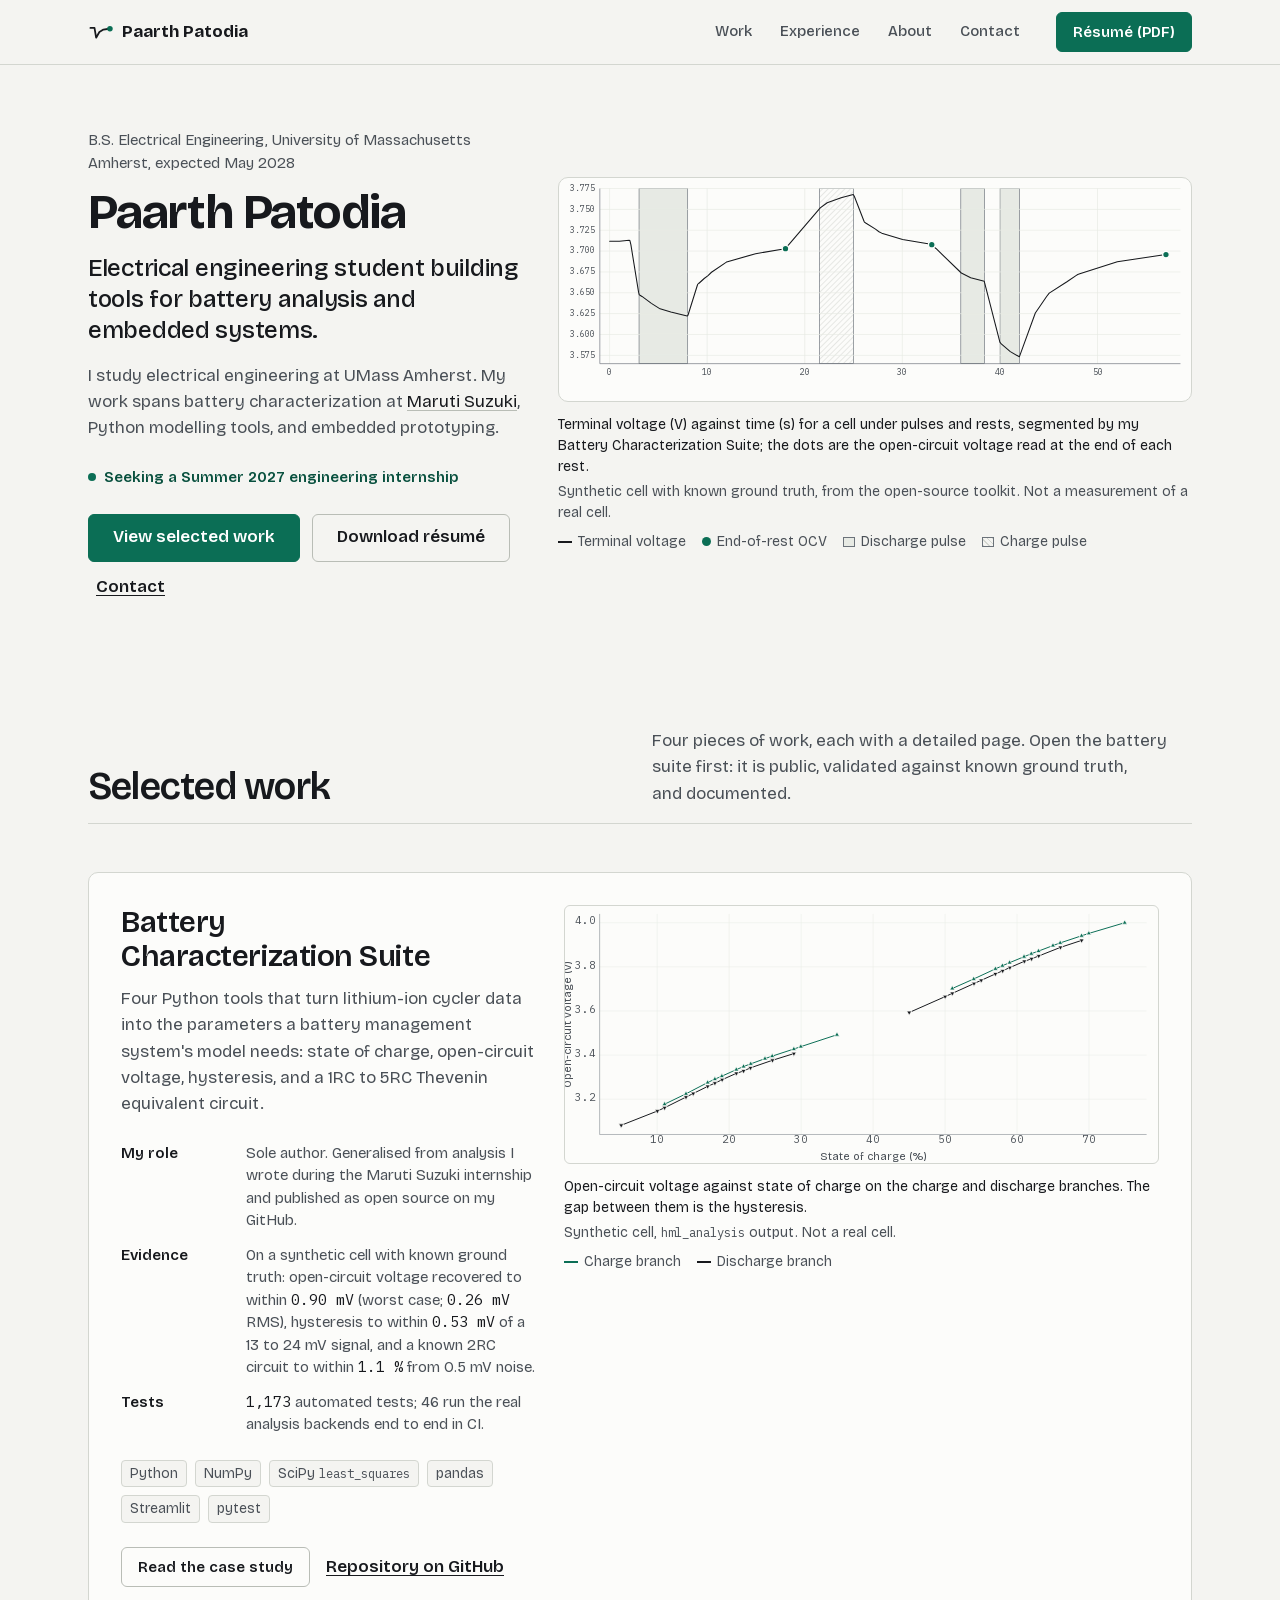
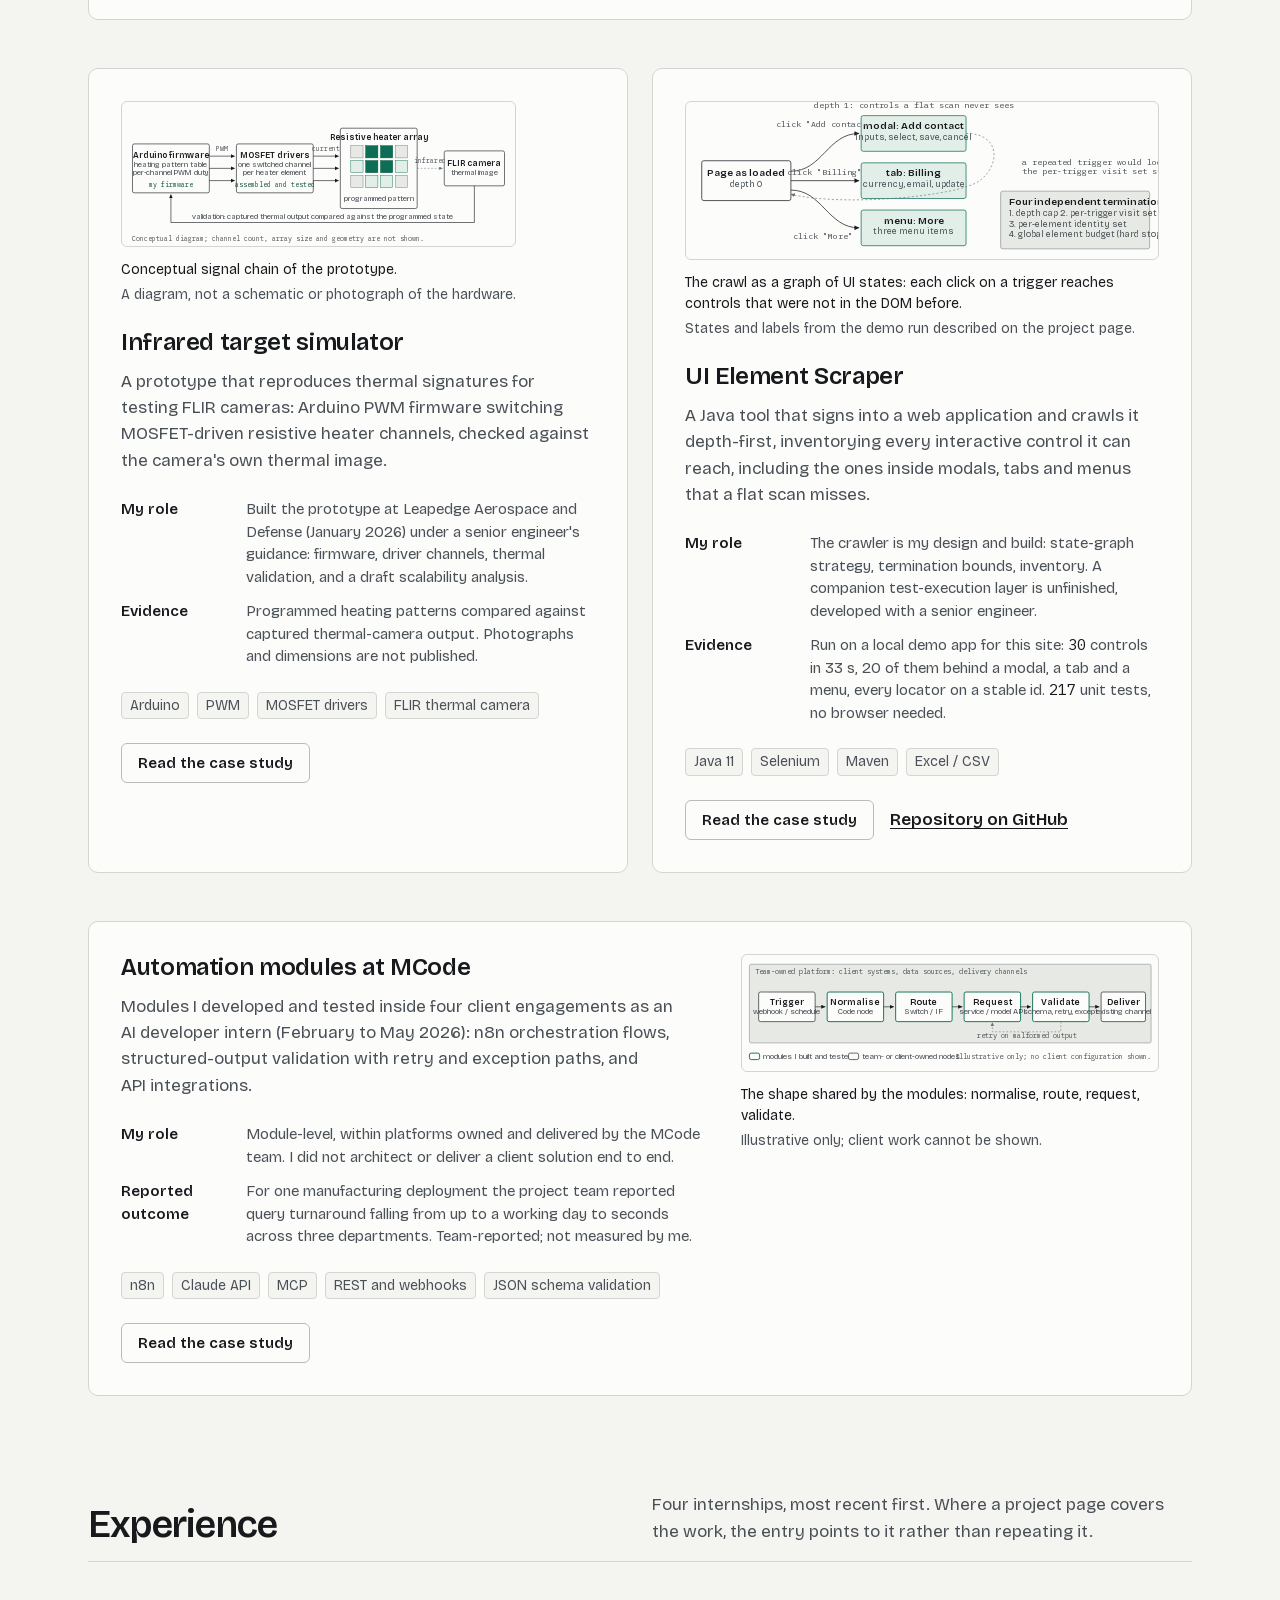
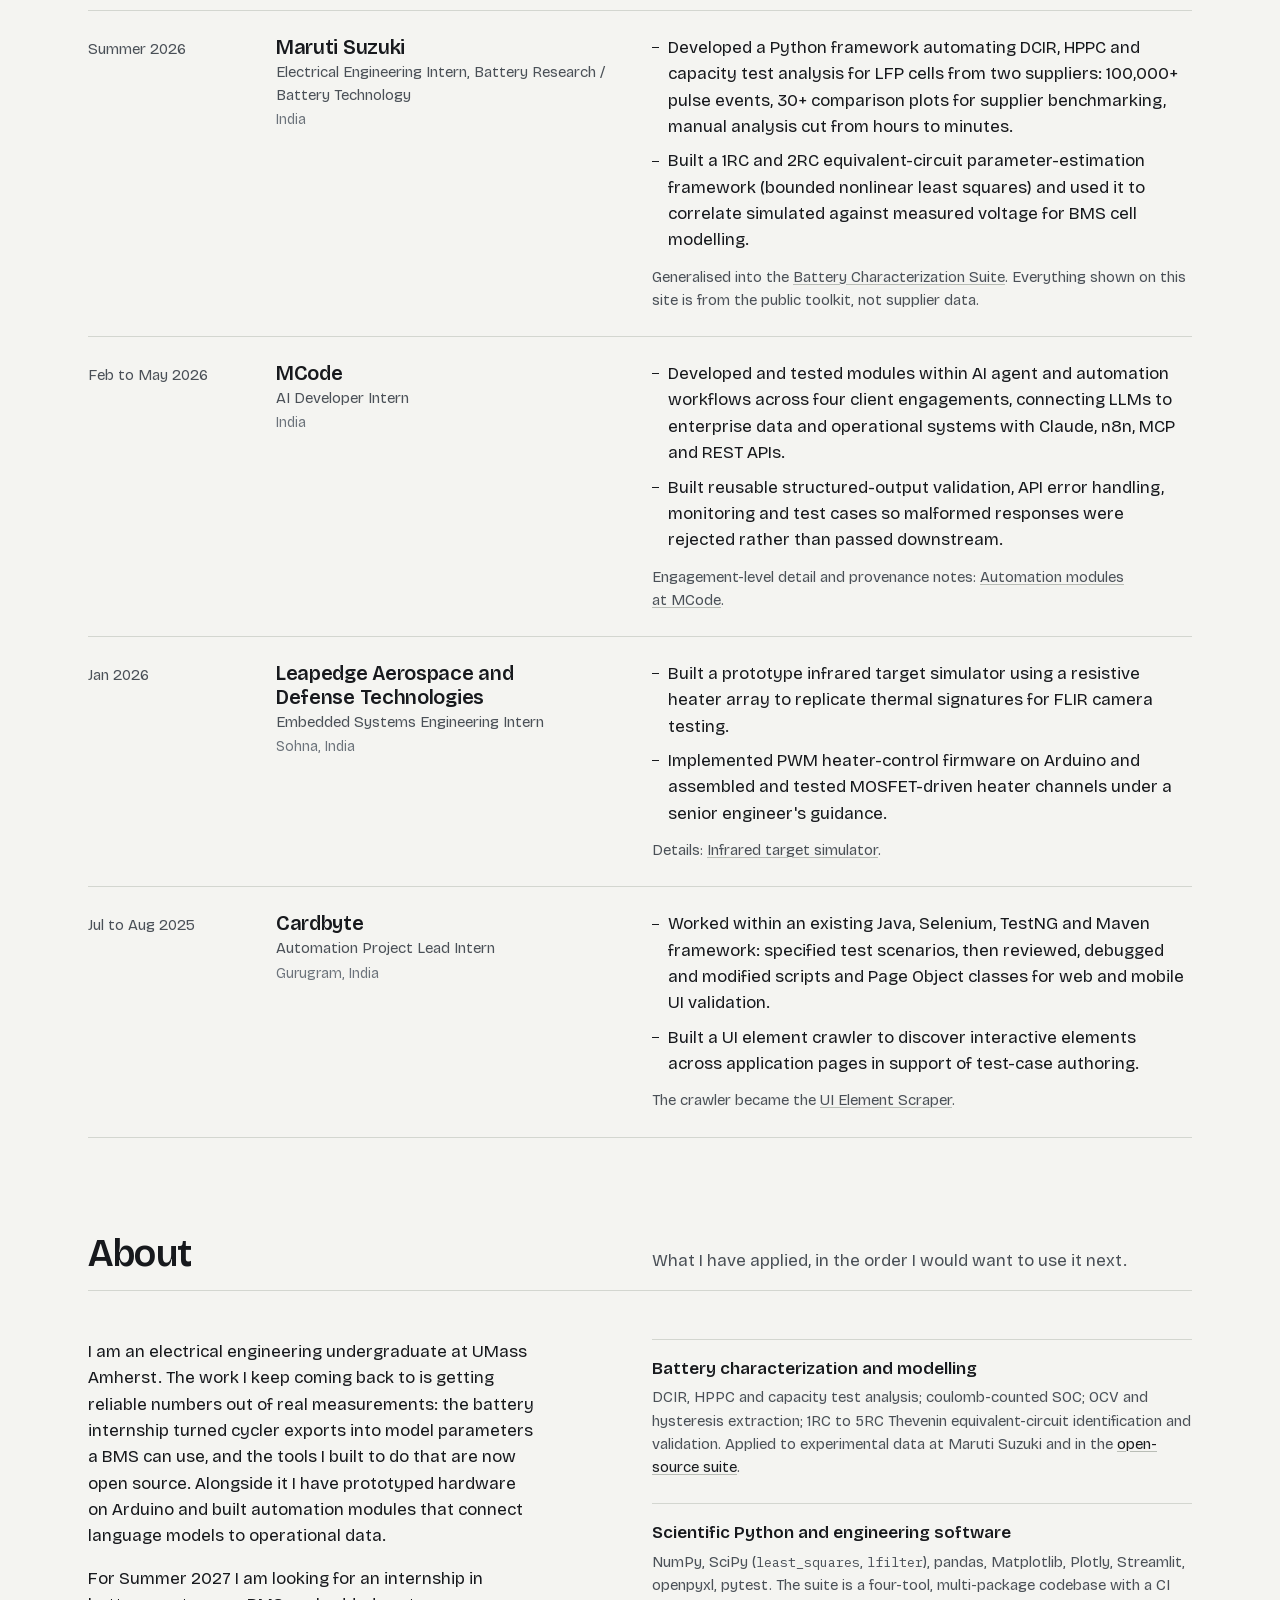
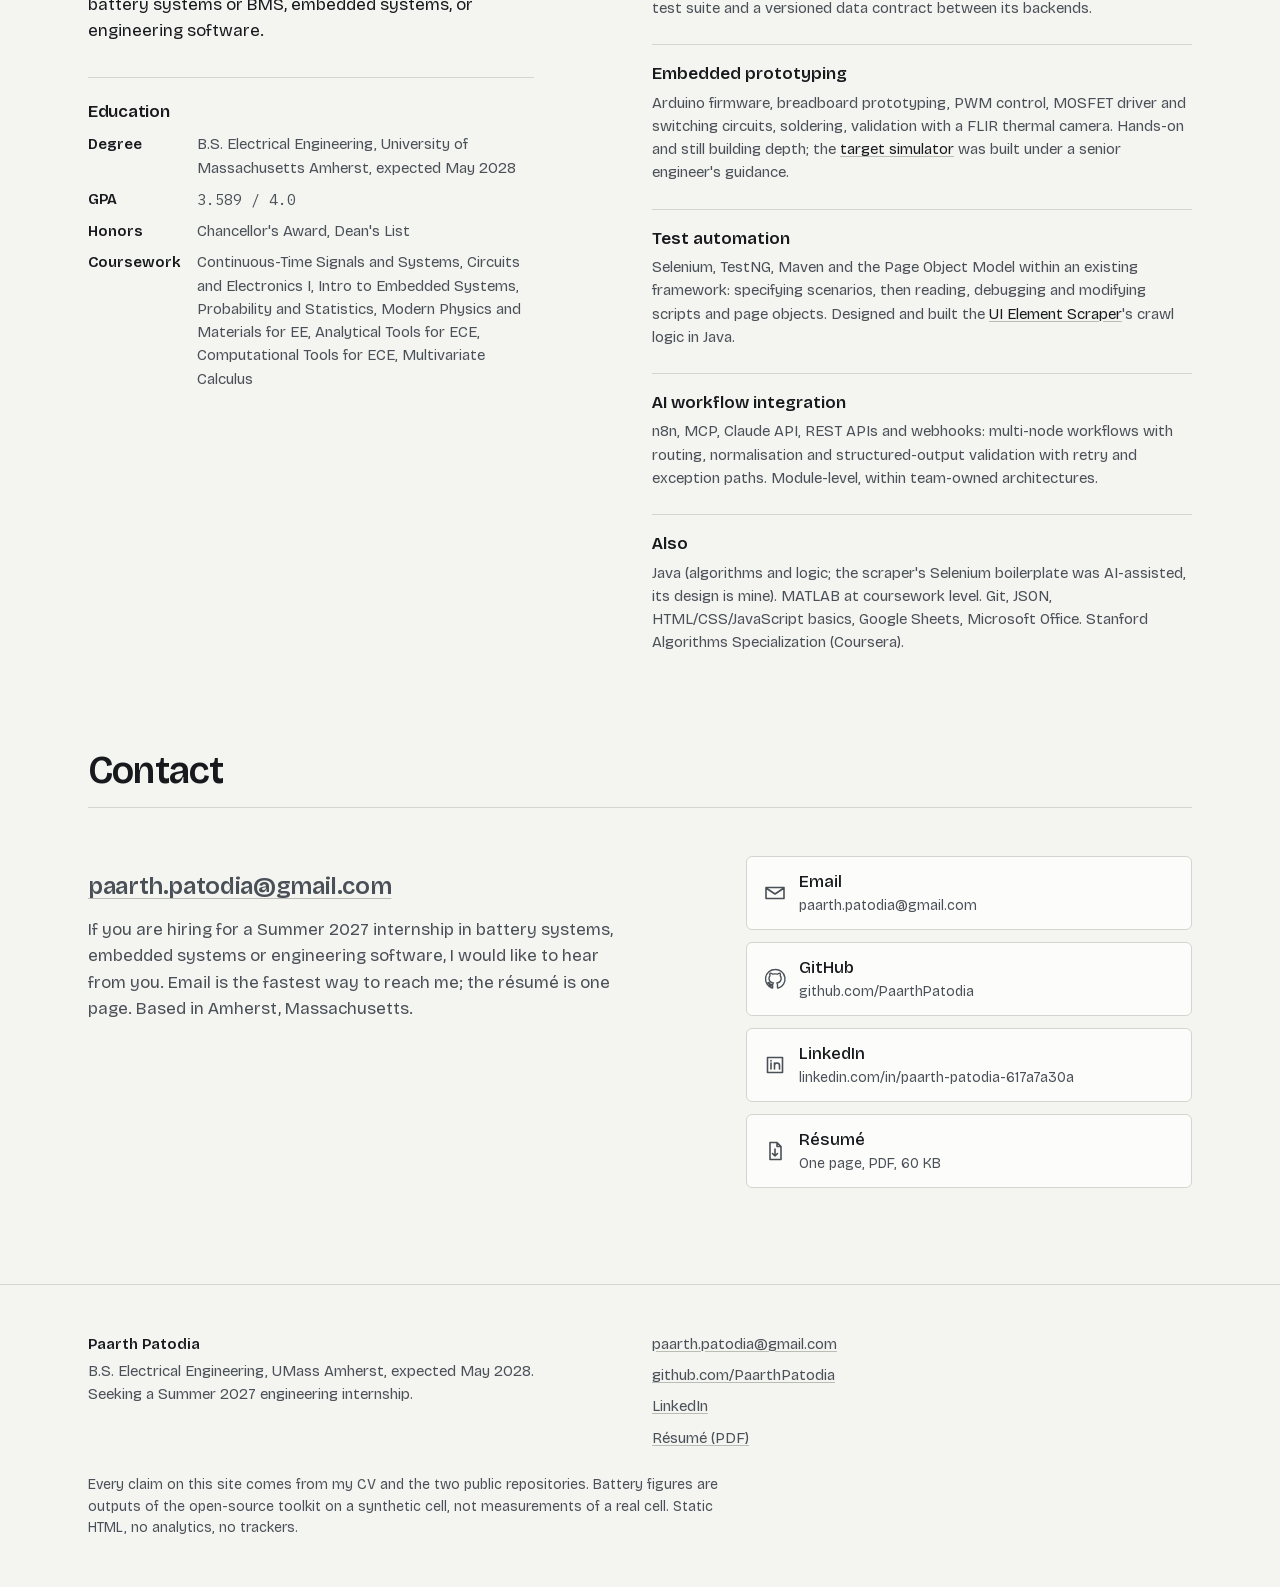
==== commit 28ee1dd8: "Remove permission wording, add LinkedIn to Contact and footer Co-Authored-By: Claude Fable 5.1 <nore" ====
--- a/index.html
+++ b/index.html
@@ -157,7 +157,7 @@
         <h3 id="w1-h"><a href="work/battery-characterization-suite/">Battery Characterization Suite</a></h3>
         <p class="work-summary">Four Python tools that turn lithium-ion cycler data into the parameters a battery management system's model needs: state of charge, open-circuit voltage, hysteresis, and a 1RC to 5RC Thevenin equivalent circuit.</p>
         <dl class="work-facts">
-          <div><dt>My role</dt><dd>Sole author. Generalised from analysis I wrote during the Maruti Suzuki internship and published on my GitHub with the company's permission.</dd></div>
+          <div><dt>My role</dt><dd>Sole author. Generalised from analysis I wrote during the Maruti Suzuki internship and published as open source on my GitHub.</dd></div>
           <div><dt>Evidence</dt><dd>On a synthetic cell with known ground truth: open-circuit voltage recovered to within <span class="num">0.90 mV</span> (worst case; <span class="num">0.26 mV</span> RMS), hysteresis to within <span class="num">0.53 mV</span> of a 13 to 24 mV signal, and a known 2RC circuit to within <span class="num">1.1 %</span> from 0.5 mV noise.</dd></div>
           <div><dt>Tests</dt><dd><span class="num">1,173</span> automated tests; 46 run the real analysis backends end to end in CI.</dd></div>
         </dl>
@@ -573,6 +573,9 @@
       <li><a href="https://github.com/PaarthPatodia" rel="me">
         <svg viewBox="0 0 24 24" width="24" height="24" aria-hidden="true" focusable="false"><path d="M12 2.5a9.5 9.5 0 0 0-3 18.5c.5.1.7-.2.7-.5v-1.8c-2.7.6-3.3-1.2-3.3-1.2-.4-1.1-1.1-1.4-1.1-1.4-.9-.6.1-.6.1-.6 1 .1 1.5 1 1.5 1 .9 1.5 2.3 1.1 2.9.8.1-.6.3-1.1.6-1.3-2.1-.2-4.4-1.1-4.4-4.7 0-1 .4-1.9 1-2.6-.1-.2-.4-1.2.1-2.5 0 0 .8-.3 2.6 1a9 9 0 0 1 4.8 0c1.8-1.3 2.6-1 2.6-1 .5 1.3.2 2.3.1 2.5.6.7 1 1.6 1 2.6 0 3.6-2.2 4.5-4.4 4.7.4.3.7.9.7 1.9v2.7c0 .3.2.6.7.5A9.5 9.5 0 0 0 12 2.5z" fill="none" stroke="currentColor" stroke-width="1.4" stroke-linejoin="round"/></svg>
         <span>GitHub<span class="label">github.com/PaarthPatodia</span></span></a></li>
+      <li><a href="https://www.linkedin.com/in/paarth-patodia-617a7a30a/" rel="me">
+        <svg viewBox="0 0 24 24" width="24" height="24" aria-hidden="true" focusable="false"><path d="M4.5 4.5h15v15h-15z M8 10v6 M8 7.5v.5 M11.5 16v-6 M11.5 12.5c0-1.5 1-2.5 2.5-2.5s2.5 1 2.5 2.5V16" fill="none" stroke="currentColor" stroke-width="1.6" stroke-linejoin="round" stroke-linecap="round"/></svg>
+        <span>LinkedIn<span class="label">linkedin.com/in/paarth-patodia-617a7a30a</span></span></a></li>
       <li><a href="assets/Paarth_Patodia_Resume.pdf" download>
         <svg viewBox="0 0 24 24" width="24" height="24" aria-hidden="true" focusable="false"><path d="M7 3.5h7l4 4v13H7z M14 3.5v4h4 M12 10v7 M9.5 14.5 12 17l2.5-2.5" fill="none" stroke="currentColor" stroke-width="1.6" stroke-linejoin="round" stroke-linecap="round"/></svg>
         <span>Résumé<span class="label">One page, PDF, 60 KB</span></span></a></li>
@@ -590,6 +593,7 @@
     <ul class="footer-links" role="list">
       <li><a href="mailto:paarth.patodia@gmail.com">paarth.patodia@gmail.com</a></li>
       <li><a href="https://github.com/PaarthPatodia" rel="me">github.com/PaarthPatodia</a></li>
+      <li><a href="https://www.linkedin.com/in/paarth-patodia-617a7a30a/" rel="me">LinkedIn</a></li>
       <li><a href="assets/Paarth_Patodia_Resume.pdf" download>Résumé (PDF)</a></li>
     </ul>
     <p class="footer-note">Every claim on this site comes from my CV and the two public repositories. Battery figures are outputs of the open-source toolkit on a synthetic cell, not measurements of a real cell. Static HTML, no analytics, no trackers.</p>
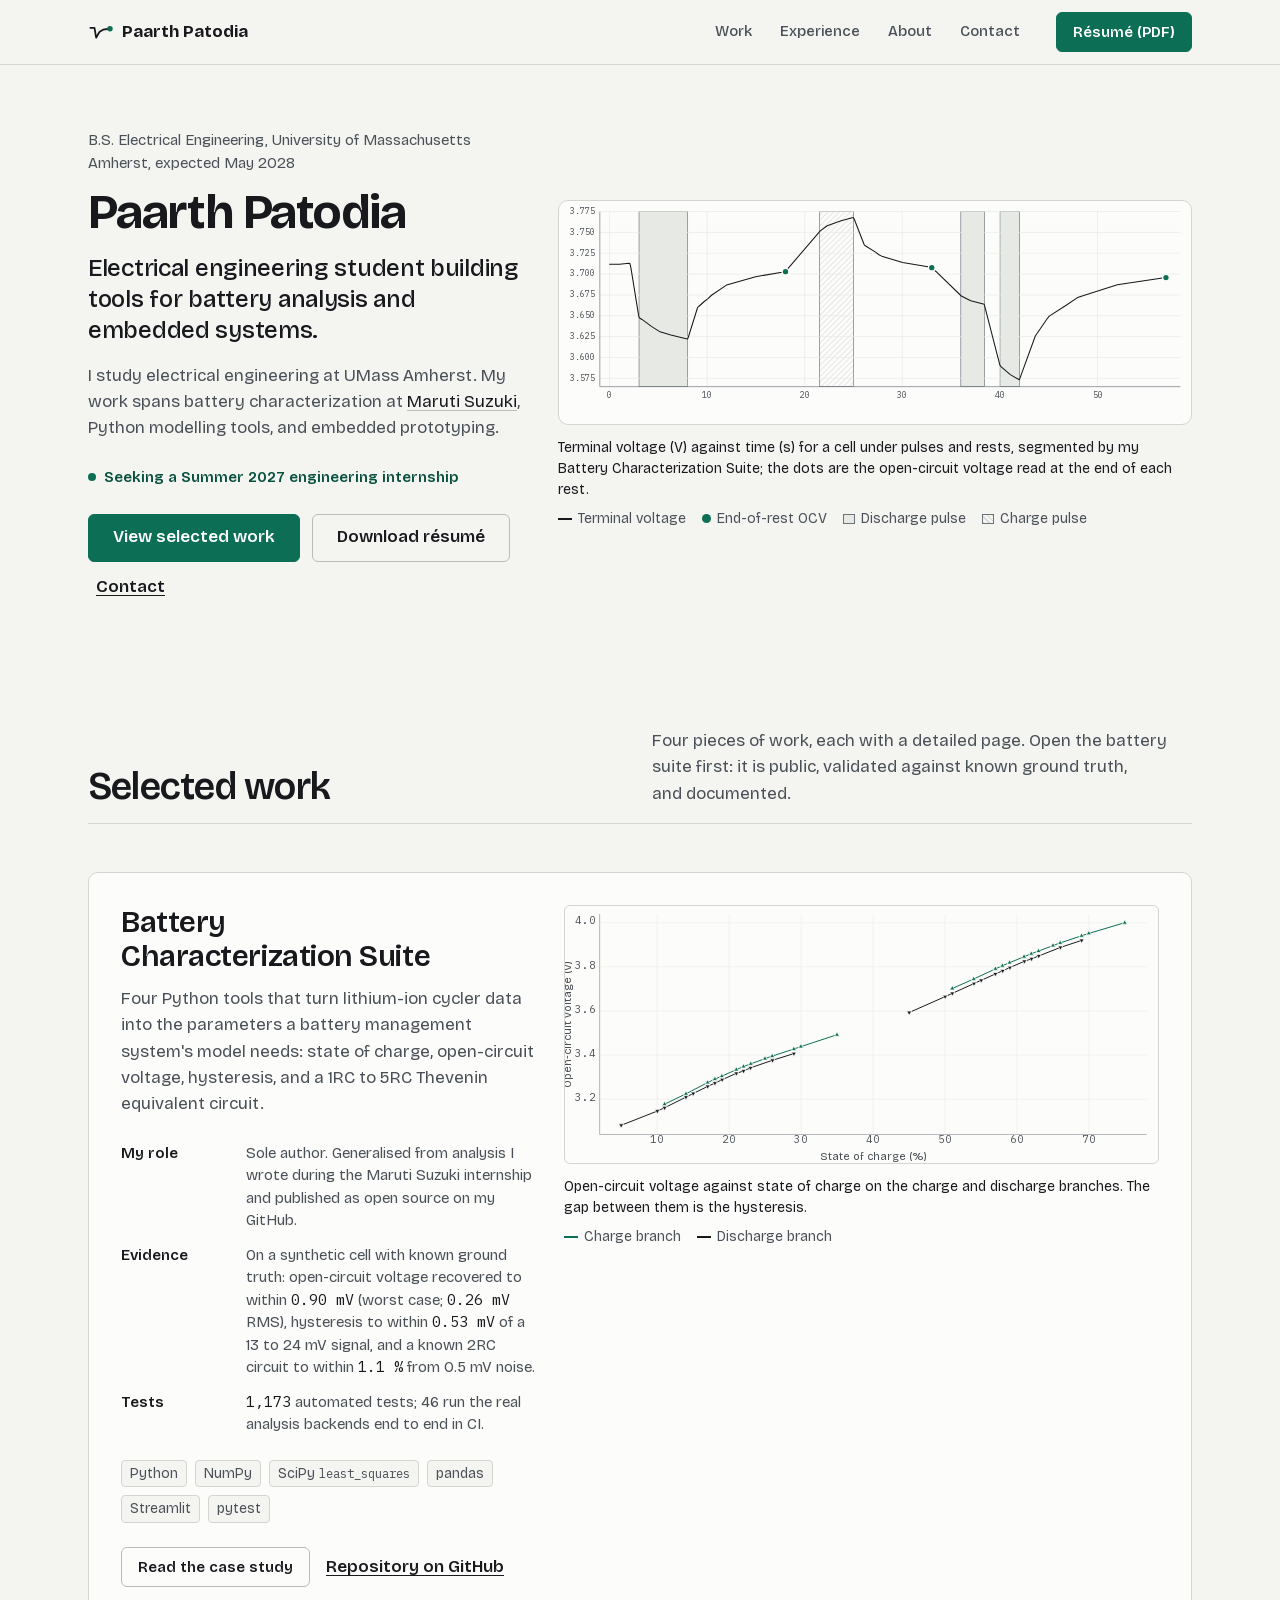
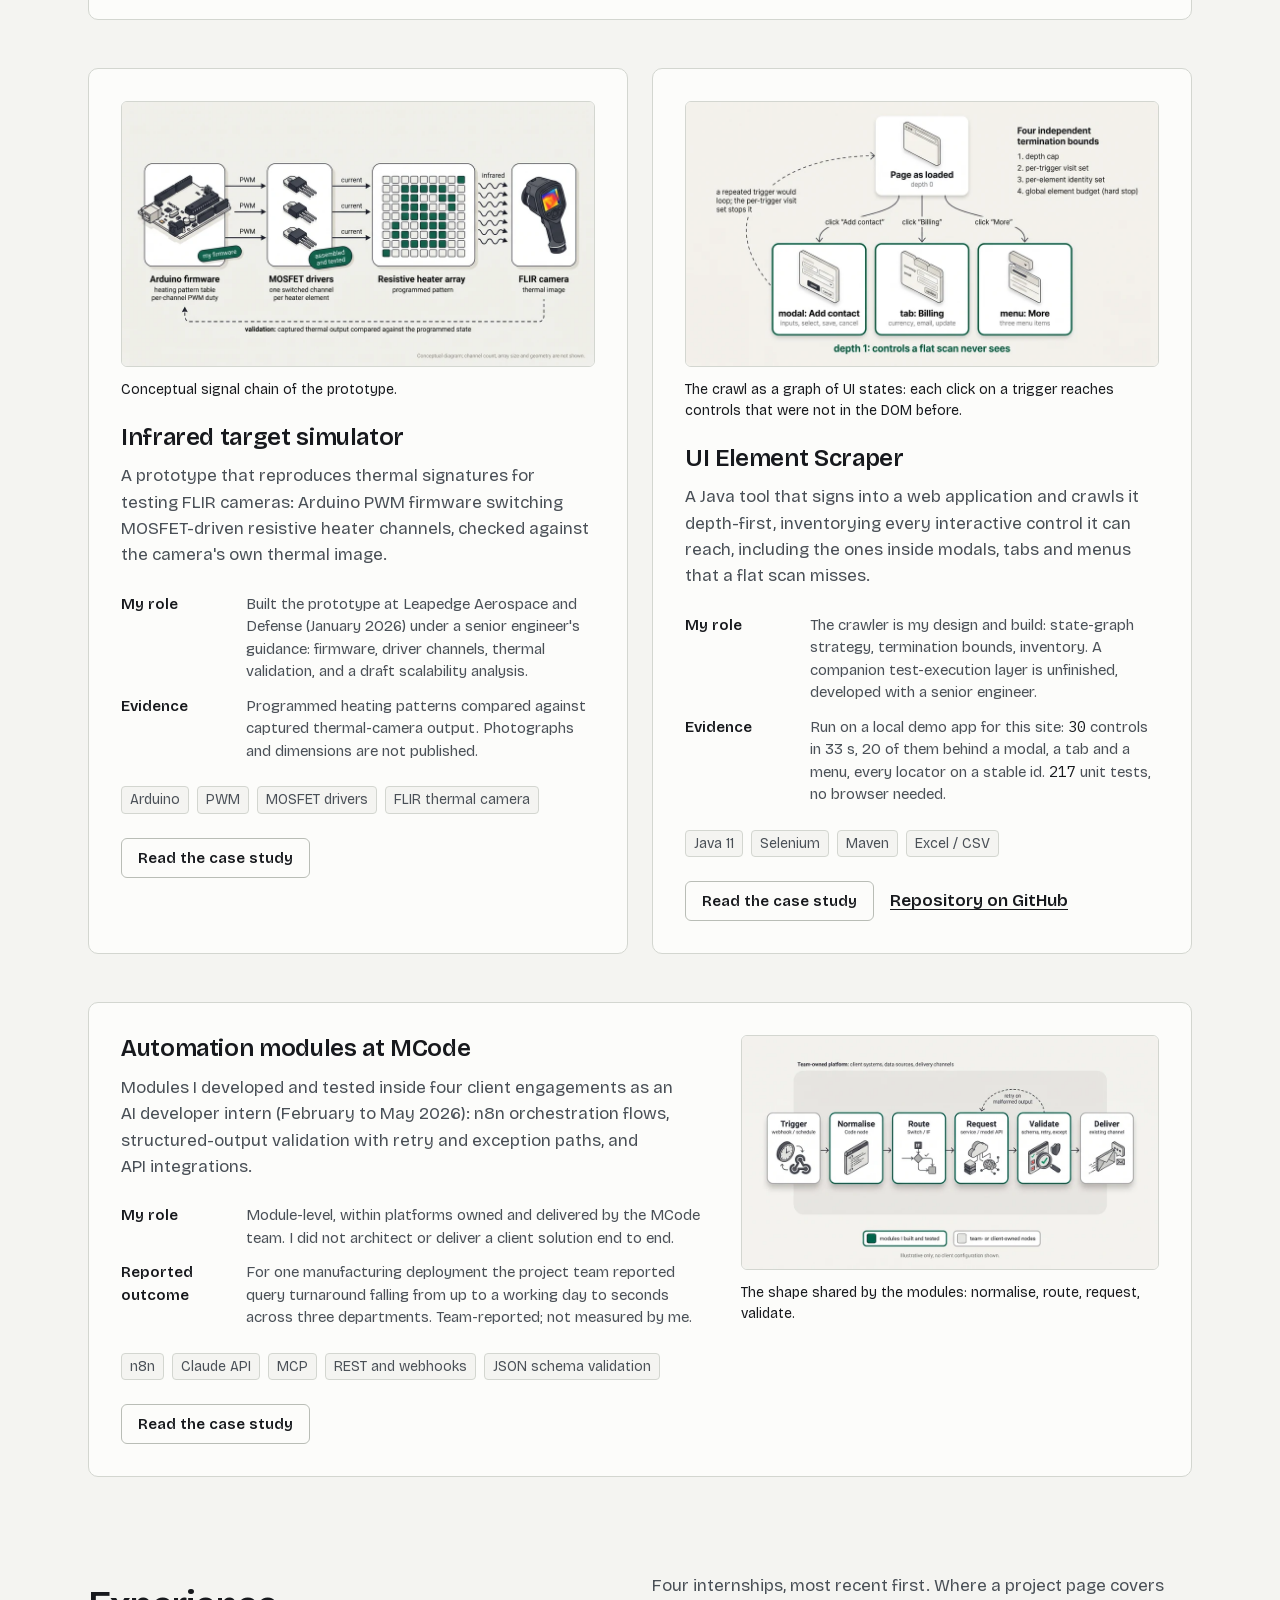
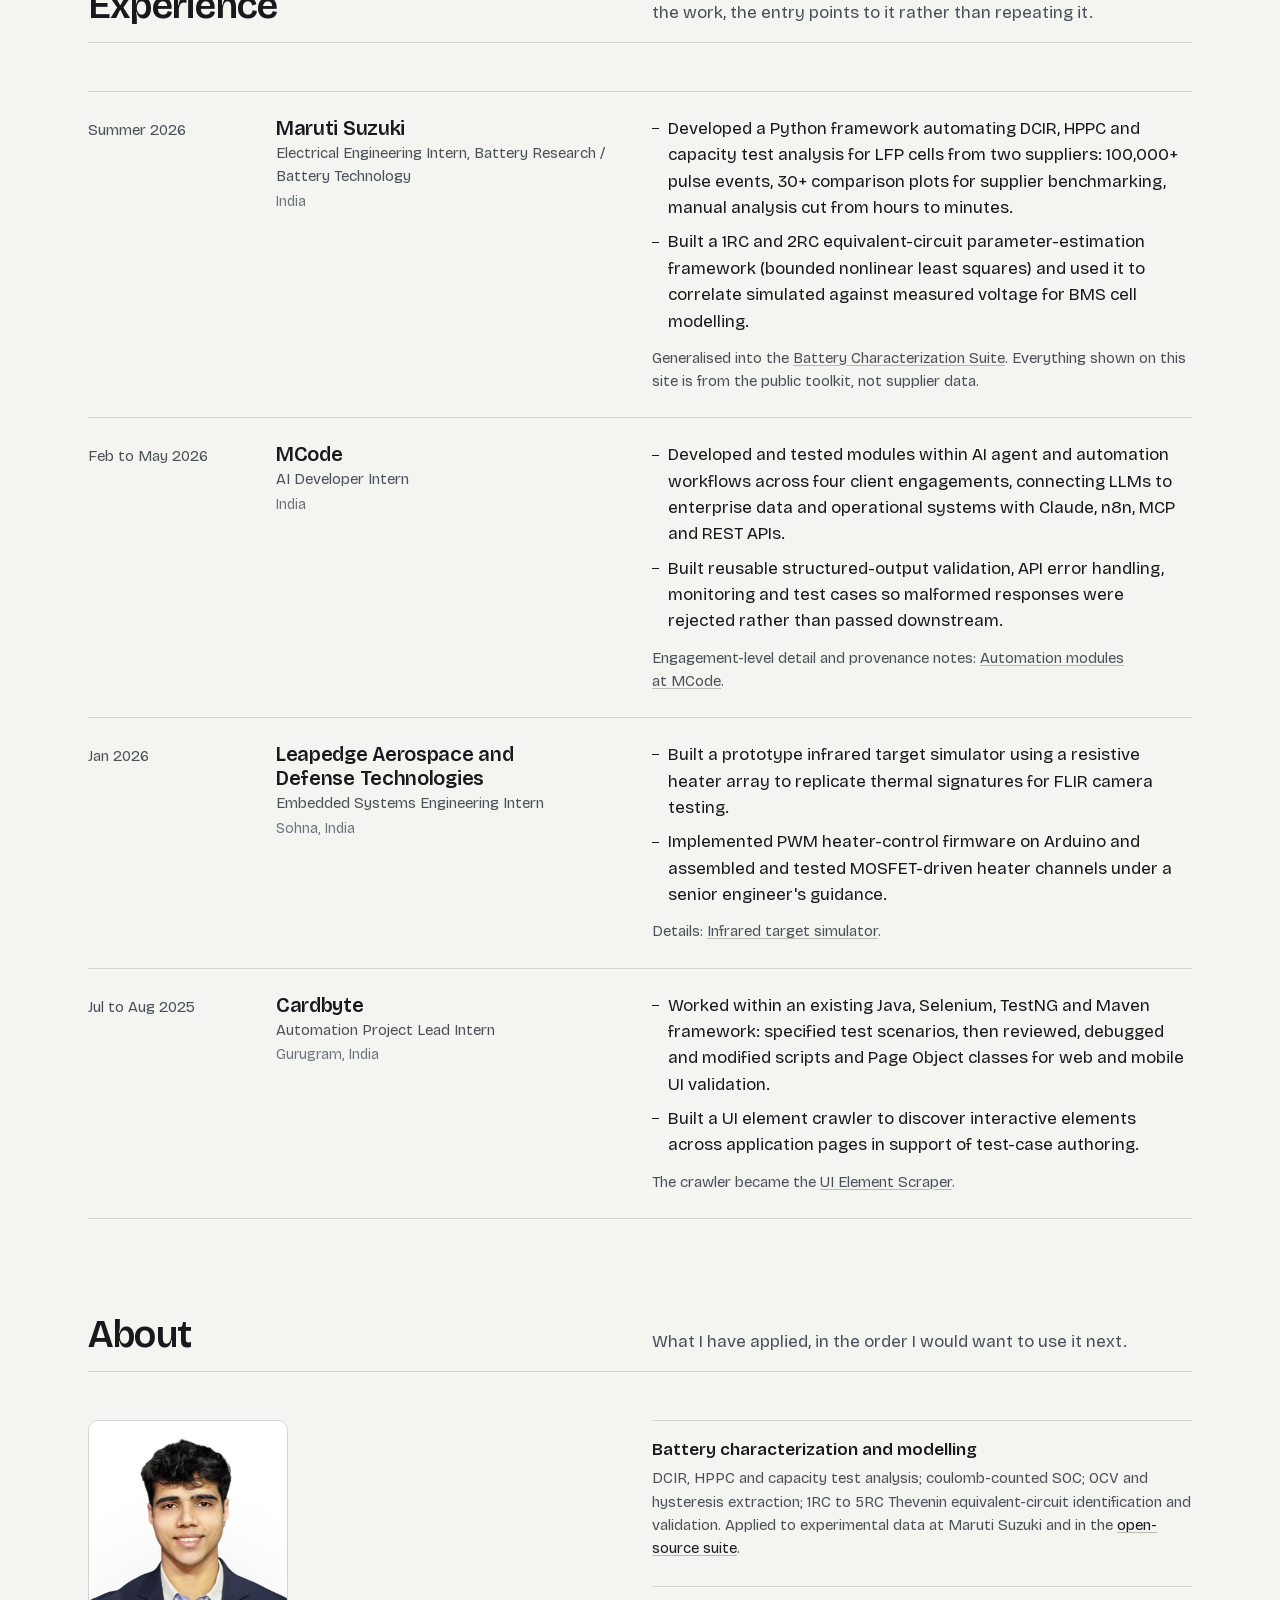
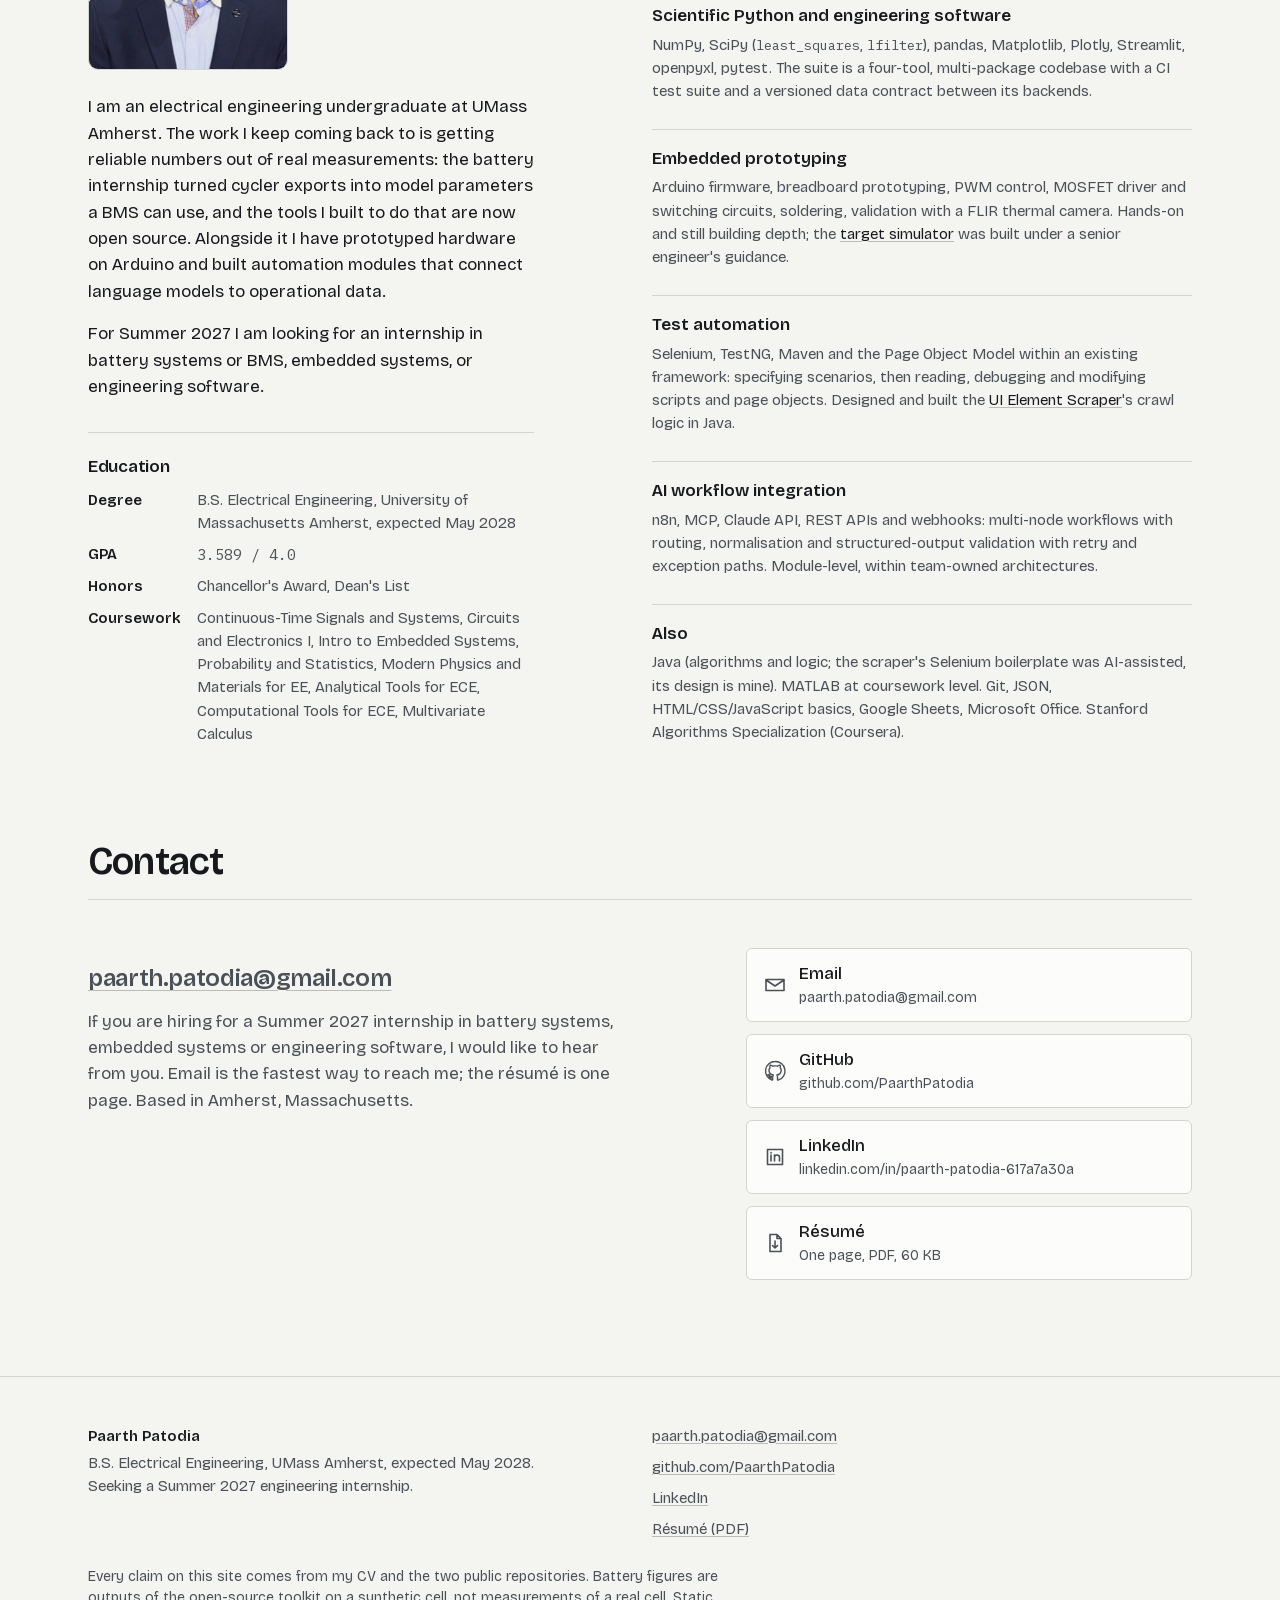
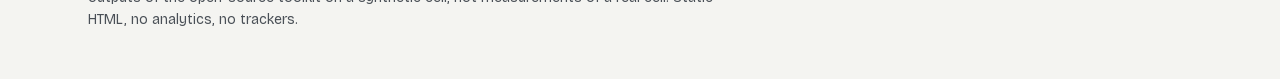
==== commit b6b901e0: "Add headshot, replace conceptual diagrams with generated infographics, trim captions - About: portra" ====
--- a/index.html
+++ b/index.html
@@ -130,7 +130,6 @@
 </svg>
         <figcaption class="caption">
           <span class="what">Terminal voltage (V) against time (s) for a cell under pulses and rests, segmented by my Battery Characterization Suite; the dots are the open-circuit voltage read at the end of each rest.</span>
-          <span class="conditions">Synthetic cell with known ground truth, from the open-source toolkit. Not a measurement of a real cell.</span>
           <ul class="legend" role="list" aria-label="Legend">
             <li><i></i>Terminal voltage</li>
             <li><i class="dot"></i>End-of-rest OCV</li>
@@ -260,7 +259,6 @@
 </svg>
           <figcaption class="caption">
             <span class="what">Open-circuit voltage against state of charge on the charge and discharge branches. The gap between them is the hysteresis.</span>
-            <span class="conditions">Synthetic cell, <code>hml_analysis</code> output. Not a real cell.</span>
             <ul class="legend" role="list" aria-label="Legend"><li><i class="accent"></i>Charge branch</li><li><i></i>Discharge branch</li></ul>
           </figcaption>
         </figure>
@@ -283,52 +281,13 @@
         </div>
         <div class="work-visual">
           <figure class="figure">
-            <svg class="diagram diagram-ir" viewBox="0 0 900 330" role="img" aria-labelledby="ir-title ir-desc" xmlns="http://www.w3.org/2000/svg">
-<title id="ir-title">Conceptual signal chain of the infrared target simulator prototype</title>
-<desc id="ir-desc">Left to right: a heating pattern is programmed into Arduino firmware, which drives one PWM output per channel; each PWM line switches a MOSFET driver stage, and each driver stage powers one resistive heater element in an array. A FLIR thermal camera views the array, and the captured thermal image is compared against the programmed pattern to validate the prototype. This is a conceptual diagram, not a schematic or photograph of the hardware.</desc>
-<!-- Arduino -->
-<rect class="box" x="24" y="96" width="176" height="112"/>
-<text class="lbl" x="112" y="128" text-anchor="middle">Arduino firmware</text>
-<text class="sub" x="112" y="150" text-anchor="middle">heating pattern table</text>
-<text class="sub" x="112" y="168" text-anchor="middle">per-channel PWM duty</text>
-<text class="tag tag-accent" x="112" y="194" text-anchor="middle">my firmware</text>
-<!-- PWM lines -->
-<path class="arrow" d="M200 124 H258"/>
-<path class="arrow" d="M200 152 H258"/>
-<path class="arrow" d="M200 180 H258"/>
-<text class="tag" x="229" y="112" text-anchor="middle">PWM</text>
-<!-- MOSFET drivers -->
-<rect class="box" x="262" y="96" width="176" height="112"/>
-<text class="lbl" x="350" y="128" text-anchor="middle">MOSFET drivers</text>
-<text class="sub" x="350" y="150" text-anchor="middle">one switched channel</text>
-<text class="sub" x="350" y="168" text-anchor="middle">per heater element</text>
-<text class="tag tag-accent" x="350" y="194" text-anchor="middle">assembled and tested</text>
-<!-- power lines to array -->
-<path class="arrow" d="M438 124 H496"/>
-<path class="arrow" d="M438 152 H496"/>
-<path class="arrow" d="M438 180 H496"/>
-<text class="tag" x="467" y="112" text-anchor="middle">current</text>
-<!-- heater array: an unspecified grid, some elements on -->
-<rect class="box" x="500" y="60" width="176" height="184"/>
-<text class="lbl" x="588" y="86" text-anchor="middle">Resistive heater array</text>
-<g transform="translate(524 100)">
-  <rect class="heat" x="0" y="0" width="28" height="28"/><rect class="heat-on heat" x="34" y="0" width="28" height="28"/><rect class="heat-on heat" x="68" y="0" width="28" height="28"/><rect class="heat" x="102" y="0" width="28" height="28"/>
-  <rect class="heat-warm heat" x="0" y="34" width="28" height="28"/><rect class="heat-on heat" x="34" y="34" width="28" height="28"/><rect class="heat-on heat" x="68" y="34" width="28" height="28"/><rect class="heat-warm heat" x="102" y="34" width="28" height="28"/>
-  <rect class="heat" x="0" y="68" width="28" height="28"/><rect class="heat-warm heat" x="34" y="68" width="28" height="28"/><rect class="heat-warm heat" x="68" y="68" width="28" height="28"/><rect class="heat" x="102" y="68" width="28" height="28"/>
-</g>
-<text class="sub" x="588" y="226" text-anchor="middle">programmed pattern</text>
-<!-- camera -->
-<path class="arrow-soft" d="M676 152 H734"/>
-<text class="tag" x="705" y="140" text-anchor="middle">infrared</text>
-<rect class="box" x="738" y="112" width="138" height="80"/>
-<text class="lbl" x="807" y="146" text-anchor="middle">FLIR camera</text>
-<text class="sub" x="807" y="168" text-anchor="middle">thermal image</text>
-<!-- validation loop -->
-<path class="arrow" d="M807 192 V276 H112 V212"/>
-<text class="sub" x="460" y="268" text-anchor="middle">validation: captured thermal output compared against the programmed state</text>
-<text class="tag" x="24" y="318">Conceptual diagram; channel count, array size and geometry are not shown.</text>
-</svg>
-            <figcaption class="caption"><span class="what">Conceptual signal chain of the prototype.</span> <span class="conditions">A diagram, not a schematic or photograph of the hardware.</span></figcaption>
+            <a class="diagram-link" href="assets/diagrams/infrared-signal-chain-1920.jpg" aria-label="Open the diagram at full size">
+<picture>
+              <source type="image/webp" srcset="assets/diagrams/infrared-signal-chain-960.webp 960w, assets/diagrams/infrared-signal-chain-1920.webp 1920w" sizes="(max-width: 799px) 100vw, 560px">
+              <img class="diagram-img" src="assets/diagrams/infrared-signal-chain-1920.jpg" srcset="assets/diagrams/infrared-signal-chain-960.jpg 960w, assets/diagrams/infrared-signal-chain-1920.jpg 1920w" sizes="(max-width: 799px) 100vw, 560px" width="1920" height="1072" alt="Conceptual signal chain of the infrared target simulator prototype. Left to right: a heating pattern is programmed into Arduino firmware, which drives one PWM output per channel; each PWM line switches a MOSFET driver stage, and each driver stage powers one resistive heater element in an array. A FLIR thermal camera views the array, and the captured thermal image is compared against the programmed pattern to validate the prototype. This is a conceptual diagram, not a schematic or photograph of the hardware." loading="lazy" decoding="async">
+            </picture>
+            </a>
+            <figcaption class="caption"><span class="what">Conceptual signal chain of the prototype.</span></figcaption>
           </figure>
         </div>
       </article>
@@ -349,43 +308,13 @@
         </div>
         <div class="work-visual">
           <figure class="figure">
-            <svg class="diagram diagram-crawl" viewBox="0 0 900 300" role="img" aria-labelledby="crawl-title crawl-desc" xmlns="http://www.w3.org/2000/svg">
-<title id="crawl-title">The crawler searches a graph of UI states, not the DOM tree</title>
-<desc id="crawl-desc">A root node, the page as loaded, has three edges, each a click on a trigger: one opens a modal, one switches a tab, one opens a menu. Each of those child states contains controls that were not in the DOM before the click. A dashed edge from the modal back to the root shows the cycle a repeated click would create; the per-trigger visit set breaks it. A depth cap, a per-element identity set and a global element budget are listed as the other three termination bounds.</desc>
-<!-- root -->
-<rect class="box" x="30" y="112" width="170" height="76"/>
-<text class="lbl" x="115" y="142" text-anchor="middle">Page as loaded</text>
-<text class="sub" x="115" y="162" text-anchor="middle">depth 0</text>
-<!-- edges -->
-<path class="arrow" d="M200 132 C 260 132, 270 60, 330 60"/>
-<path class="arrow" d="M200 150 H330"/>
-<path class="arrow" d="M200 168 C 260 168, 270 240, 330 240"/>
-<text class="tag" x="262" y="48" text-anchor="middle">click "Add contact"</text>
-<text class="tag" x="265" y="140" text-anchor="middle">click "Billing"</text>
-<text class="tag" x="262" y="262" text-anchor="middle">click "More"</text>
-<!-- children -->
-<rect class="box box-accent" x="334" y="26" width="200" height="68"/>
-<text class="lbl" x="434" y="52" text-anchor="middle">modal: Add contact</text>
-<text class="sub" x="434" y="72" text-anchor="middle">inputs, select, save, cancel</text>
-<rect class="box box-accent" x="334" y="116" width="200" height="68"/>
-<text class="lbl" x="434" y="142" text-anchor="middle">tab: Billing</text>
-<text class="sub" x="434" y="162" text-anchor="middle">currency, email, update</text>
-<rect class="box box-accent" x="334" y="206" width="200" height="68"/>
-<text class="lbl" x="434" y="232" text-anchor="middle">menu: More</text>
-<text class="sub" x="434" y="252" text-anchor="middle">three menu items</text>
-<text class="tag" x="434" y="12" text-anchor="middle">depth 1: controls a flat scan never sees</text>
-<!-- cycle -->
-<path class="arrow-soft" d="M534 60 C 600 60, 600 120, 560 150 C 520 180, 300 200, 200 176"/>
-<text class="tag" x="640" y="120">a repeated trigger would loop;</text>
-<text class="tag" x="640" y="138">the per-trigger visit set stops it</text>
-<!-- bounds -->
-<rect class="box-soft" x="600" y="170" width="284" height="110"/>
-<text class="lbl" x="616" y="196">Four independent termination bounds</text>
-<text class="sub" x="616" y="218">1. depth cap        2. per-trigger visit set</text>
-<text class="sub" x="616" y="238">3. per-element identity set</text>
-<text class="sub" x="616" y="258">4. global element budget (hard stop)</text>
-</svg>
-            <figcaption class="caption"><span class="what">The crawl as a graph of UI states: each click on a trigger reaches controls that were not in the DOM before.</span> <span class="conditions">States and labels from the demo run described on the project page.</span></figcaption>
+            <a class="diagram-link" href="assets/diagrams/ui-state-crawl-1920.jpg" aria-label="Open the diagram at full size">
+<picture>
+              <source type="image/webp" srcset="assets/diagrams/ui-state-crawl-960.webp 960w, assets/diagrams/ui-state-crawl-1920.webp 1920w" sizes="(max-width: 799px) 100vw, 560px">
+              <img class="diagram-img" src="assets/diagrams/ui-state-crawl-1920.jpg" srcset="assets/diagrams/ui-state-crawl-960.jpg 960w, assets/diagrams/ui-state-crawl-1920.jpg 1920w" sizes="(max-width: 799px) 100vw, 560px" width="1920" height="1072" alt="The crawler searches a graph of UI states, not the DOM tree. A root node, the page as loaded, has three edges, each a click on a trigger: one opens a modal, one switches a tab, one opens a menu. Each of those child states contains controls that were not in the DOM before the click. A dashed edge from the modal back to the root shows the cycle a repeated click would create; the per-trigger visit set breaks it. A depth cap, a per-element identity set and a global element budget are listed as the other three termination bounds." loading="lazy" decoding="async">
+            </picture>
+            </a>
+            <figcaption class="caption"><span class="what">The crawl as a graph of UI states: each click on a trigger reaches controls that were not in the DOM before.</span></figcaption>
           </figure>
         </div>
       </article>
@@ -406,46 +335,13 @@
       </div>
       <div class="work-visual">
         <figure class="figure">
-          <svg class="diagram diagram-flow" viewBox="0 0 900 250" role="img" aria-labelledby="wf-title wf-desc" xmlns="http://www.w3.org/2000/svg">
-<title id="wf-title">Illustrative shape of the workflow modules I built at MCode</title>
-<desc id="wf-desc">A left-to-right chain of nodes: a trigger (webhook or schedule) receives an input; a normalise step cleans it into a fixed record; a route step branches by query type or failure; an HTTP request step calls an internal service or a model endpoint; a validate step checks the structured output against a schema and retries or raises an exception on failure; a deliver step routes the result to an existing channel. My modules are outlined in green; the surrounding platform, owned by the team, is shown as a soft background. This is an illustrative shape, not a client configuration.</desc>
-<rect class="box-soft" x="16" y="20" width="868" height="170"/>
-<text class="tag" x="28" y="42">Team-owned platform: client systems, data sources, delivery channels</text>
-<!-- nodes -->
-<rect class="box" x="36" y="80" width="122" height="64"/>
-<text class="lbl" x="97" y="108" text-anchor="middle">Trigger</text>
-<text class="sub" x="97" y="128" text-anchor="middle">webhook / schedule</text>
-<path class="arrow" d="M158 112 H180"/>
-<rect class="box box-mine" x="184" y="80" width="122" height="64"/>
-<text class="lbl" x="245" y="108" text-anchor="middle">Normalise</text>
-<text class="sub" x="245" y="128" text-anchor="middle">Code node</text>
-<path class="arrow" d="M306 112 H328"/>
-<rect class="box box-mine" x="332" y="80" width="122" height="64"/>
-<text class="lbl" x="393" y="108" text-anchor="middle">Route</text>
-<text class="sub" x="393" y="128" text-anchor="middle">Switch / IF</text>
-<path class="arrow" d="M454 112 H476"/>
-<rect class="box box-mine" x="480" y="80" width="122" height="64"/>
-<text class="lbl" x="541" y="108" text-anchor="middle">Request</text>
-<text class="sub" x="541" y="128" text-anchor="middle">service / model API</text>
-<path class="arrow" d="M602 112 H624"/>
-<rect class="box box-mine" x="628" y="80" width="122" height="64"/>
-<text class="lbl" x="689" y="108" text-anchor="middle">Validate</text>
-<text class="sub" x="689" y="128" text-anchor="middle">schema, retry, except</text>
-<path class="arrow" d="M750 112 H772"/>
-<rect class="box" x="776" y="80" width="96" height="64"/>
-<text class="lbl" x="824" y="108" text-anchor="middle">Deliver</text>
-<text class="sub" x="824" y="128" text-anchor="middle">existing channel</text>
-<!-- retry loop -->
-<path class="arrow-soft" d="M689 144 V166 H541 V146"/>
-<text class="tag" x="615" y="180" text-anchor="middle">retry on malformed output</text>
-<!-- legend -->
-<rect class="box box-mine" x="16" y="212" width="22" height="14"/>
-<text class="sub" x="46" y="224">modules I built and tested</text>
-<rect class="box" x="230" y="212" width="22" height="14"/>
-<text class="sub" x="260" y="224">team- or client-owned nodes</text>
-<text class="tag" x="884" y="224" text-anchor="end">Illustrative only; no client configuration shown.</text>
-</svg>
-          <figcaption class="caption"><span class="what">The shape shared by the modules: normalise, route, request, validate.</span> <span class="conditions">Illustrative only; client work cannot be shown.</span></figcaption>
+          <a class="diagram-link" href="assets/diagrams/workflow-modules-1920.jpg" aria-label="Open the diagram at full size">
+<picture>
+            <source type="image/webp" srcset="assets/diagrams/workflow-modules-960.webp 960w, assets/diagrams/workflow-modules-1920.webp 1920w" sizes="(max-width: 799px) 100vw, 560px">
+            <img class="diagram-img" src="assets/diagrams/workflow-modules-1920.jpg" srcset="assets/diagrams/workflow-modules-960.jpg 960w, assets/diagrams/workflow-modules-1920.jpg 1920w" sizes="(max-width: 799px) 100vw, 560px" width="1920" height="1072" alt="Illustrative shape of the workflow modules I built at MCode. A left-to-right chain of nodes: a trigger (webhook or schedule) receives an input; a normalise step cleans it into a fixed record; a route step branches by query type or failure; an HTTP request step calls an internal service or a model endpoint; a validate step checks the structured output against a schema and retries or raises an exception on failure; a deliver step routes the result to an existing channel. My modules are outlined in green; the surrounding platform, owned by the team, is shown as a soft background. This is an illustrative shape, not a client configuration." loading="lazy" decoding="async">
+          </picture>
+          </a>
+          <figcaption class="caption"><span class="what">The shape shared by the modules: normalise, route, request, validate.</span></figcaption>
         </figure>
       </div>
     </article>
@@ -515,6 +411,7 @@
   </div>
   <div class="about-grid">
     <div class="about-intro">
+      <img class="portrait" src="assets/headshot-400.jpg" srcset="assets/headshot-400.jpg 319w, assets/headshot-800.jpg 639w" sizes="200px" width="319" height="400" alt="Portrait of Paarth Patodia" loading="lazy" decoding="async">
       <p>I am an electrical engineering undergraduate at UMass Amherst. The work I keep coming back to is getting reliable numbers out of real measurements: the battery internship turned cycler exports into model parameters a BMS can use, and the tools I built to do that are now open source. Alongside it I have prototyped hardware on Arduino and built automation modules that connect language models to operational data.</p>
       <p>For Summer 2027 I am looking for an internship in battery systems or BMS, embedded systems, or engineering software.</p>
       <div class="edu">
--- a/css/site.css
+++ b/css/site.css
@@ -256,6 +256,7 @@
 /* ---------- About & capabilities ---------- */
 .about-grid { display: grid; grid-template-columns: repeat(12, minmax(0, 1fr)); column-gap: var(--gutter); row-gap: var(--sp-7); }
 .about-intro { grid-column: 1 / span 5; }
+.about-intro .portrait { display: block; width: 200px; max-width: 60%; height: auto; margin-bottom: var(--sp-5); background: #fff; border: 1px solid var(--rule); border-radius: var(--radius-lg); }
 .about-intro p + p { margin-top: var(--sp-4); }
 .about-intro .edu { margin-top: var(--sp-6); padding-top: var(--sp-5); border-top: 1px solid var(--rule); }
 .about-intro .edu h3 { font-size: var(--t-17); margin-bottom: var(--sp-3); }
@@ -370,6 +371,7 @@
 /* ---------- Figures ---------- */
 .figure { margin: 0; }
 .figure .fig, .figure img { display: block; width: 100%; height: auto; background: var(--panel); border: 1px solid var(--rule); border-radius: var(--radius); }
+.diagram-link { display: block; cursor: zoom-in; }
 .figure .caption { margin-top: var(--sp-3); }
 .caption { font-family: var(--sans); font-size: var(--t-14); line-height: 1.5; color: var(--ink-2); max-width: 70ch; }
 .caption .fignum { font-weight: 600; color: var(--ink); }
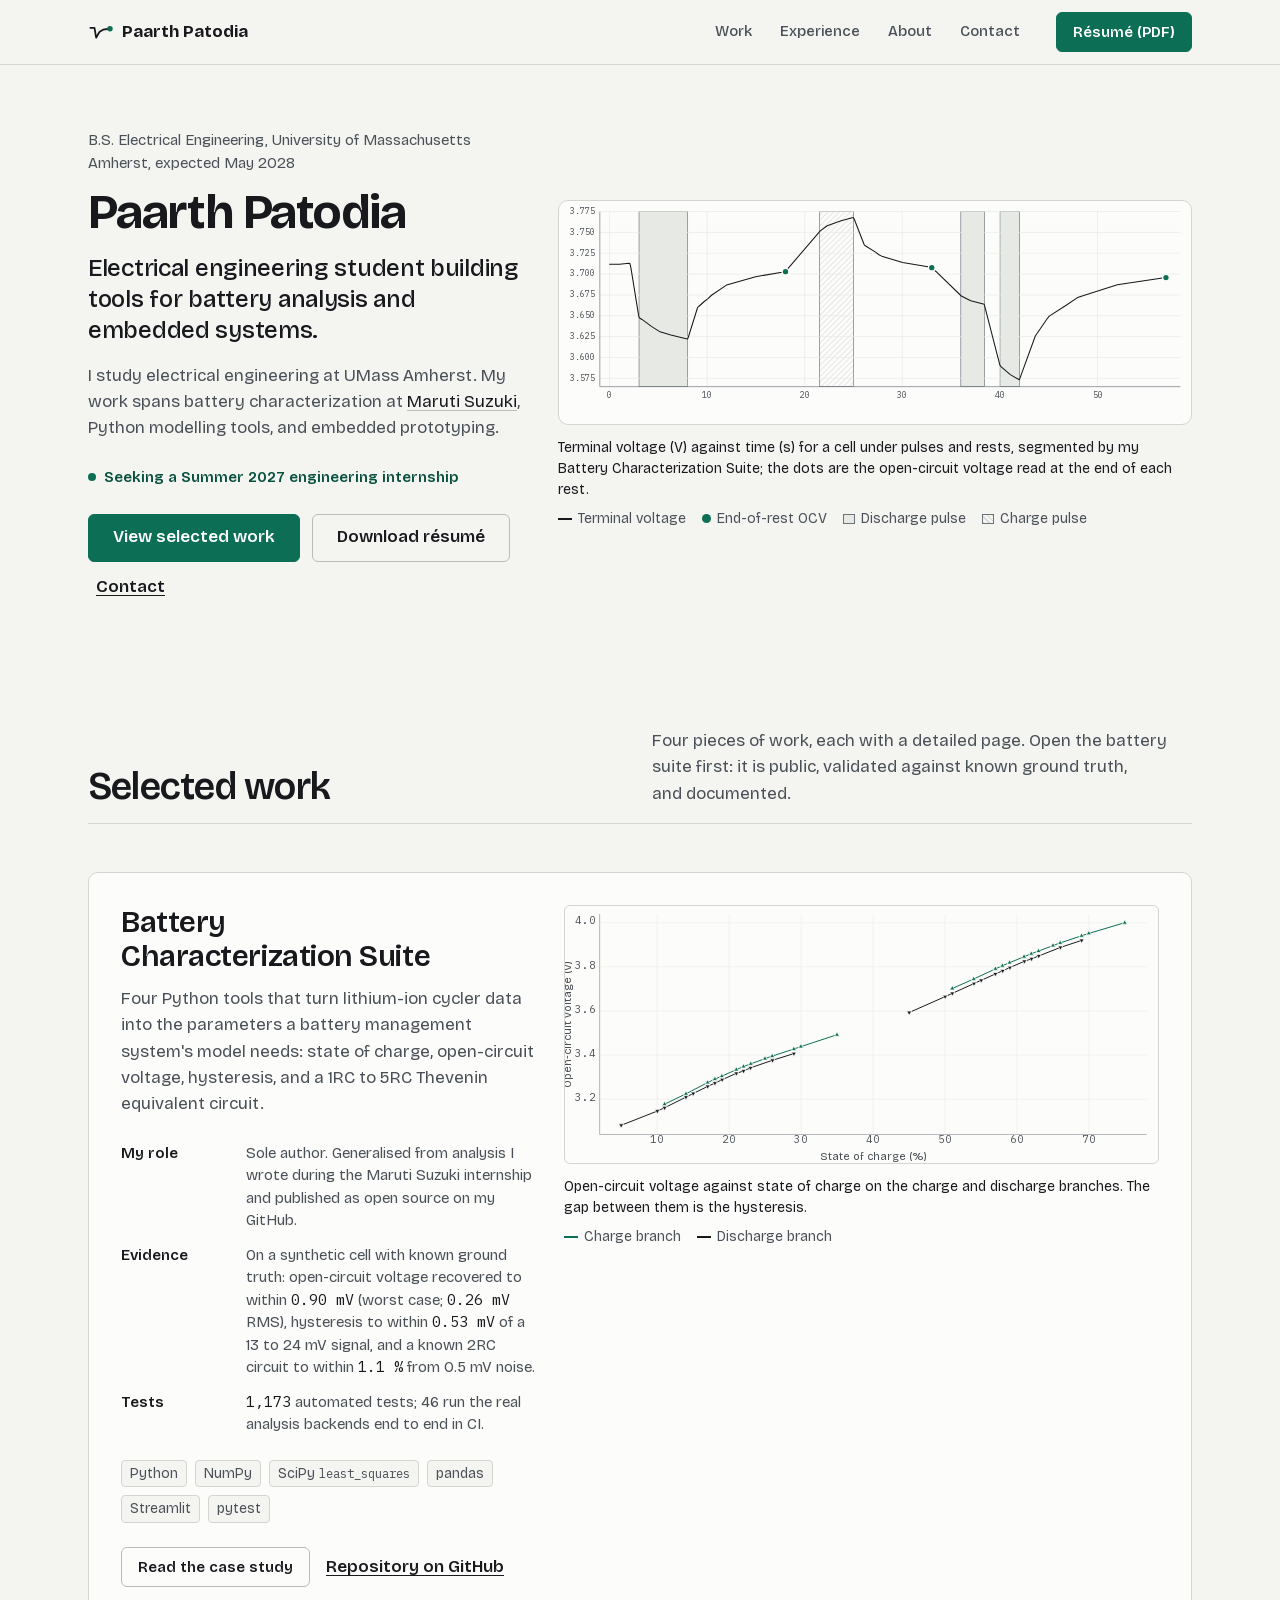
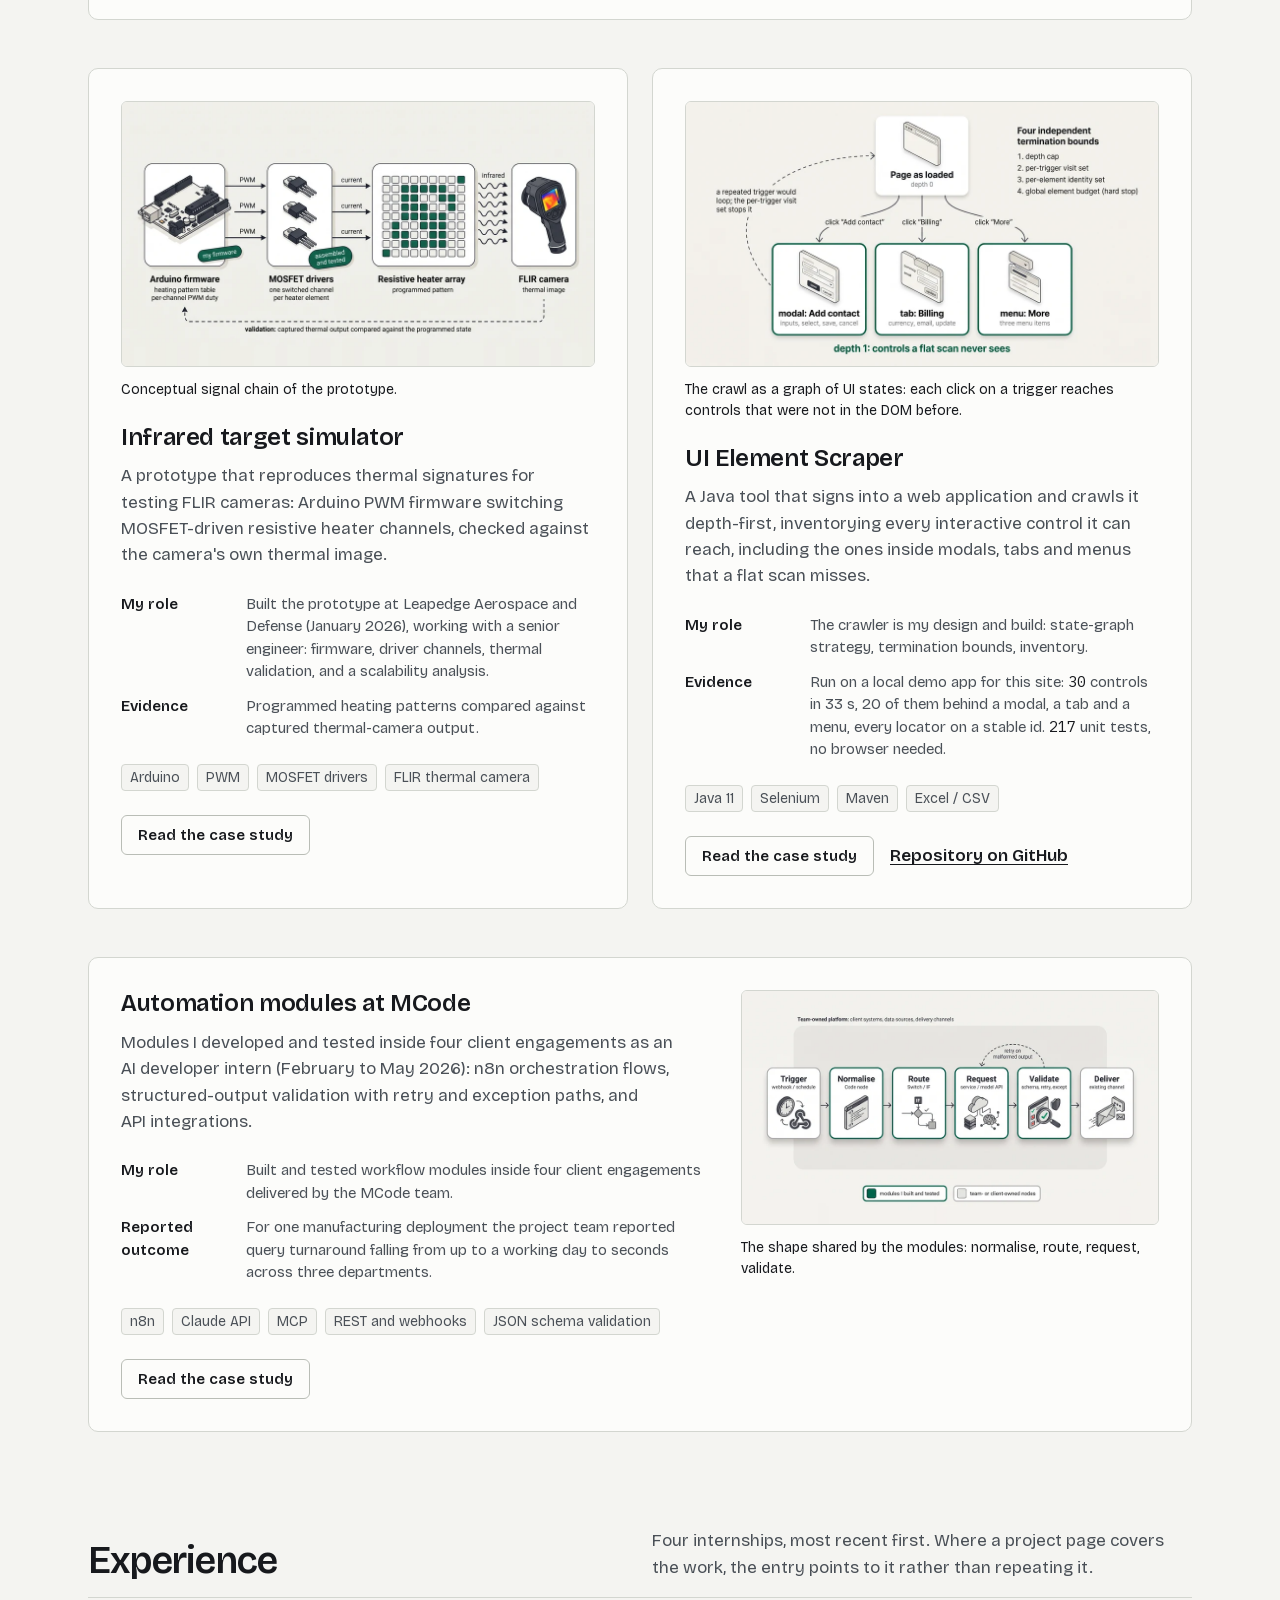
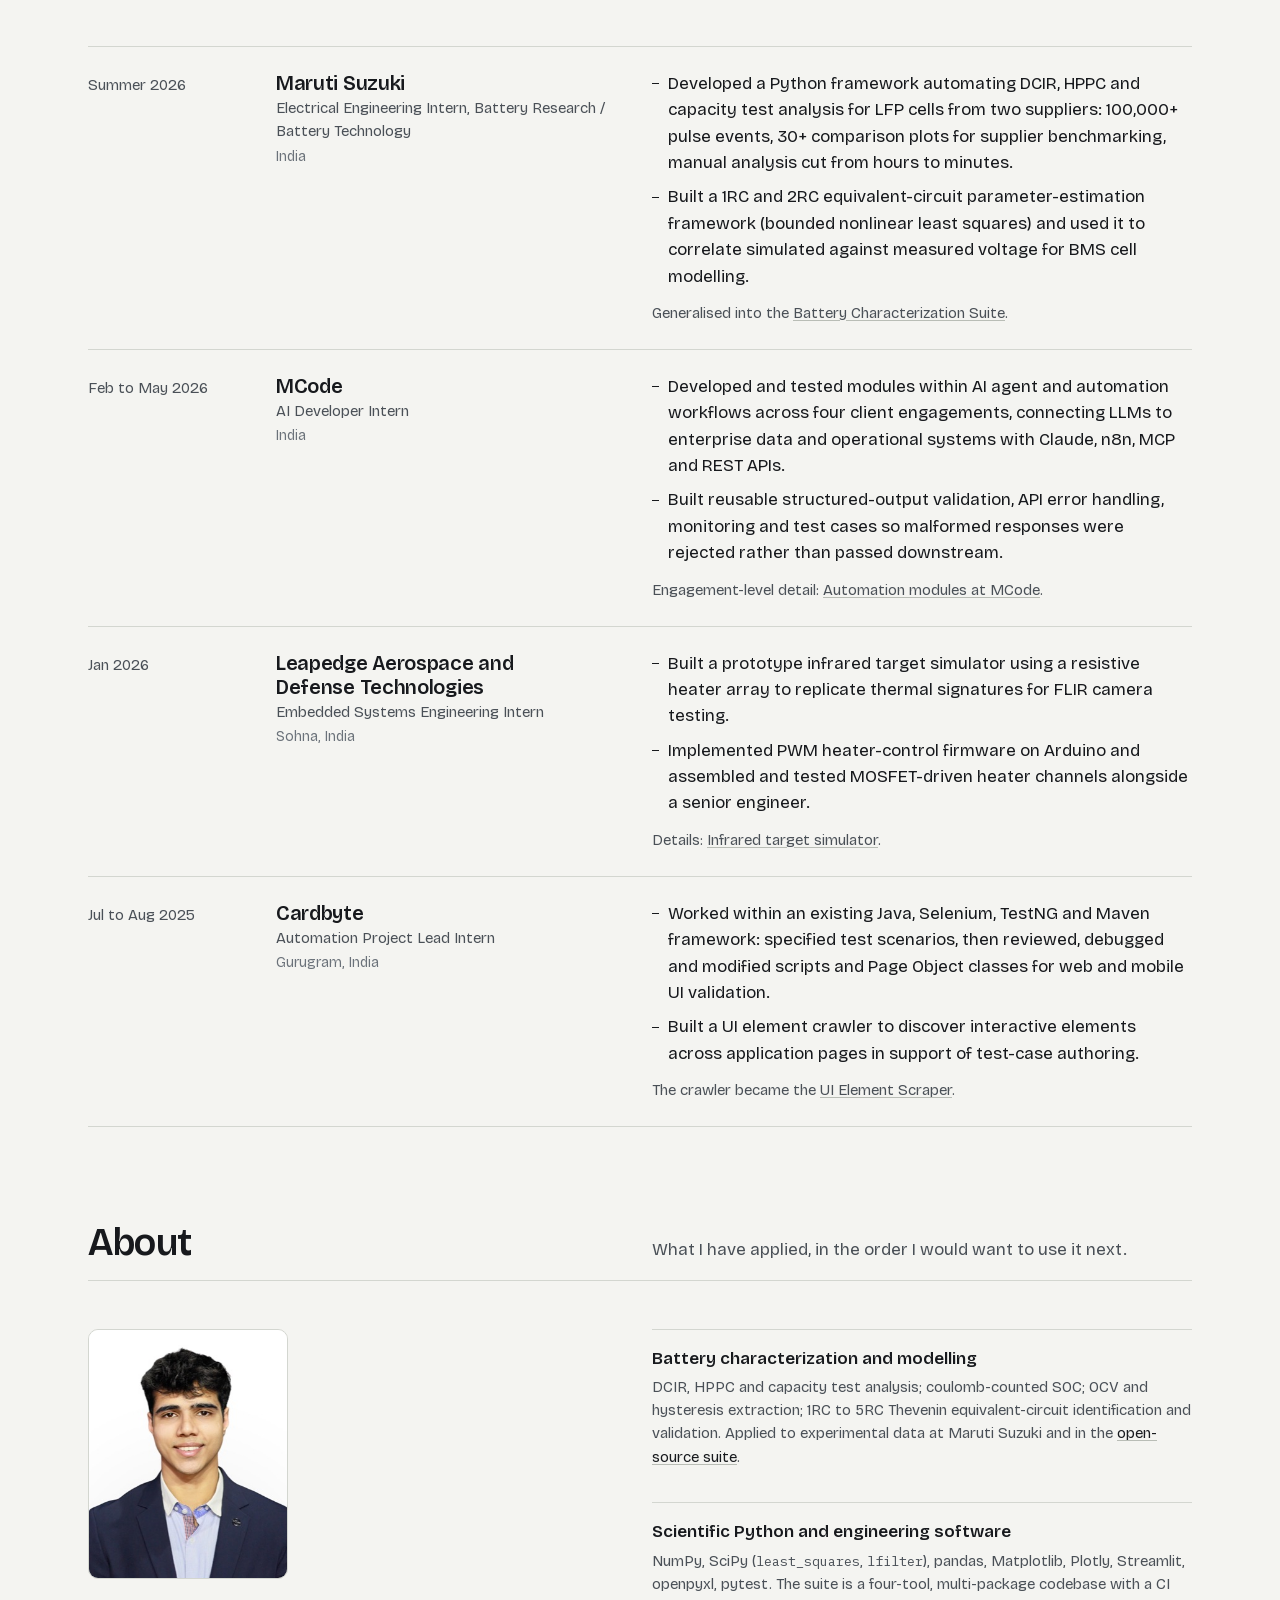
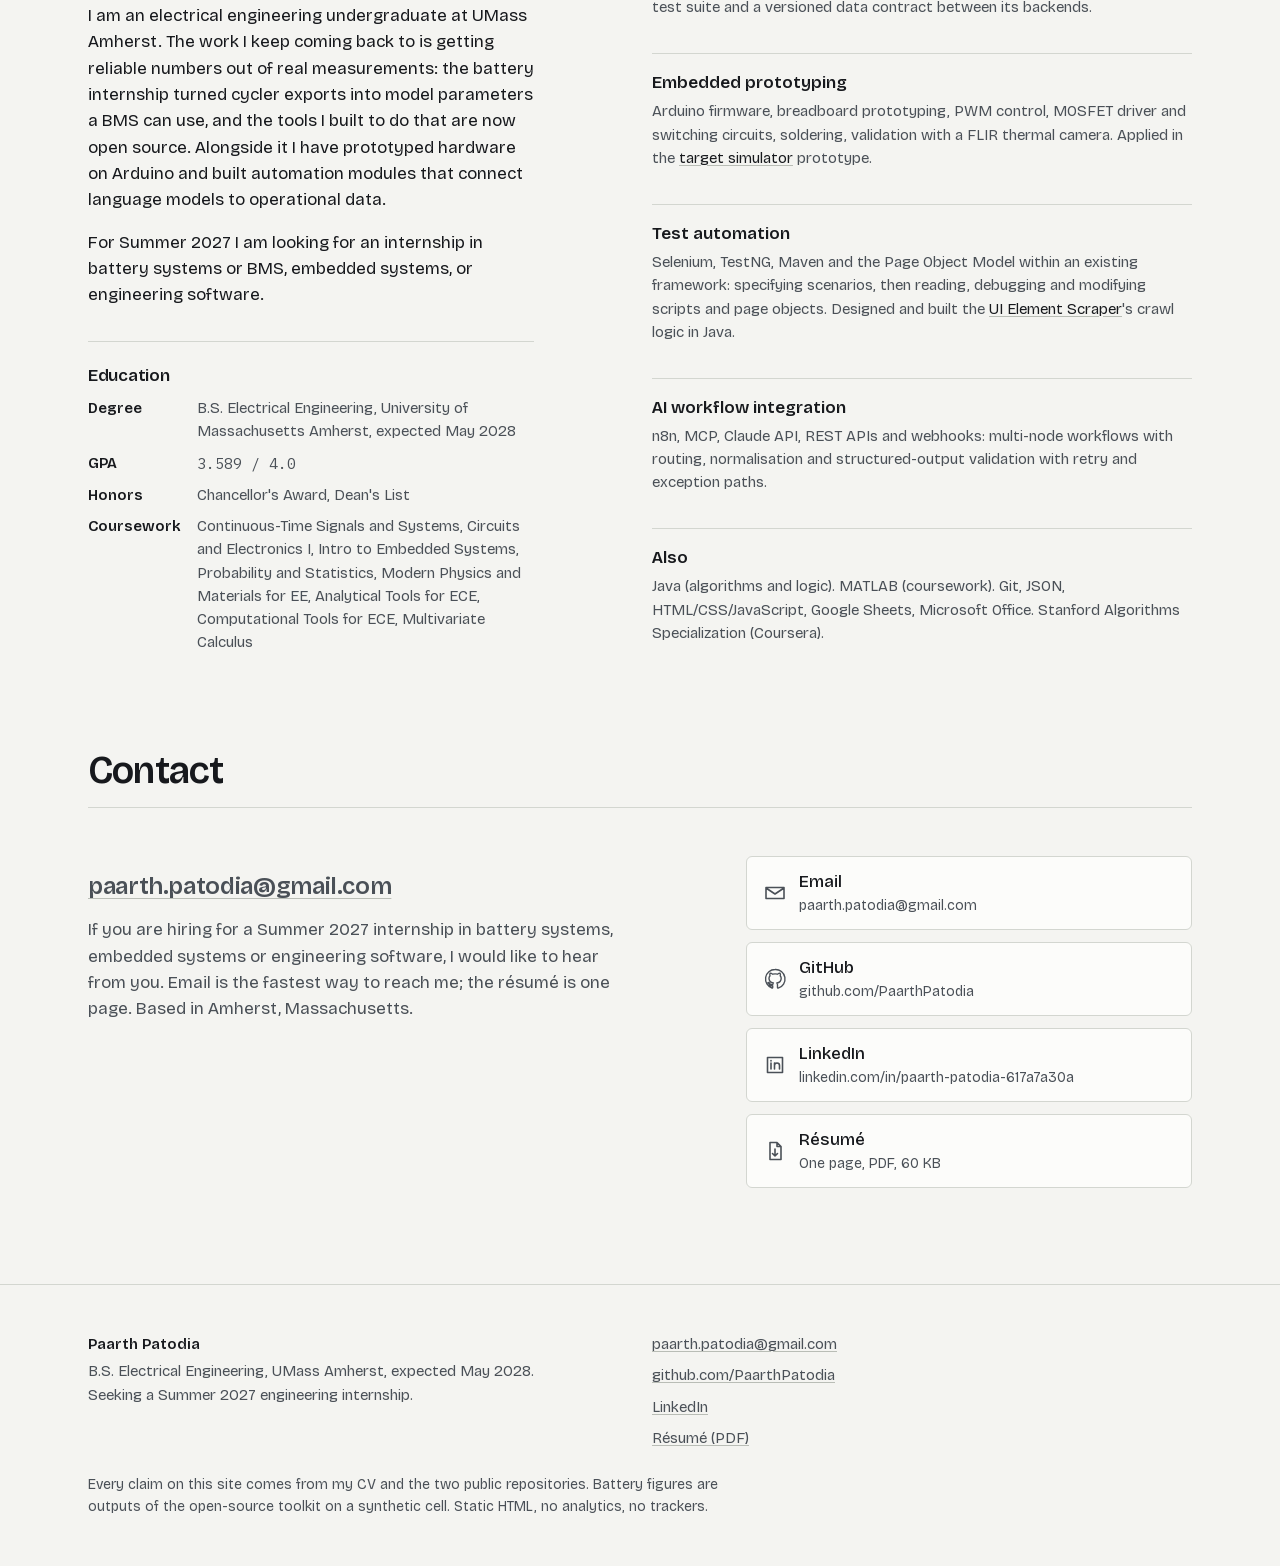
==== commit 277d3096: "Remove limitations sections and caveat wording across the site - Drop Limitations sections, 'what I " ====
--- a/index.html
+++ b/index.html
@@ -271,8 +271,8 @@
           <h3 id="w2-h"><a href="work/infrared-target-simulator/">Infrared target simulator</a></h3>
           <p class="work-summary">A prototype that reproduces thermal signatures for testing FLIR cameras: Arduino PWM firmware switching MOSFET-driven resistive heater channels, checked against the camera's own thermal image.</p>
           <dl class="work-facts">
-            <div><dt>My role</dt><dd>Built the prototype at Leapedge Aerospace and Defense (January 2026) under a senior engineer's guidance: firmware, driver channels, thermal validation, and a draft scalability analysis.</dd></div>
-            <div><dt>Evidence</dt><dd>Programmed heating patterns compared against captured thermal-camera output. Photographs and dimensions are not published.</dd></div>
+            <div><dt>My role</dt><dd>Built the prototype at Leapedge Aerospace and Defense (January 2026), working with a senior engineer: firmware, driver channels, thermal validation, and a scalability analysis.</dd></div>
+            <div><dt>Evidence</dt><dd>Programmed heating patterns compared against captured thermal-camera output.</dd></div>
           </dl>
           <ul class="work-tags" role="list" aria-label="Technologies"><li>Arduino</li><li>PWM</li><li>MOSFET drivers</li><li>FLIR thermal camera</li></ul>
           <div class="work-actions">
@@ -284,7 +284,7 @@
             <a class="diagram-link" href="assets/diagrams/infrared-signal-chain-1920.jpg" aria-label="Open the diagram at full size">
 <picture>
               <source type="image/webp" srcset="assets/diagrams/infrared-signal-chain-960.webp 960w, assets/diagrams/infrared-signal-chain-1920.webp 1920w" sizes="(max-width: 799px) 100vw, 560px">
-              <img class="diagram-img" src="assets/diagrams/infrared-signal-chain-1920.jpg" srcset="assets/diagrams/infrared-signal-chain-960.jpg 960w, assets/diagrams/infrared-signal-chain-1920.jpg 1920w" sizes="(max-width: 799px) 100vw, 560px" width="1920" height="1072" alt="Conceptual signal chain of the infrared target simulator prototype. Left to right: a heating pattern is programmed into Arduino firmware, which drives one PWM output per channel; each PWM line switches a MOSFET driver stage, and each driver stage powers one resistive heater element in an array. A FLIR thermal camera views the array, and the captured thermal image is compared against the programmed pattern to validate the prototype. This is a conceptual diagram, not a schematic or photograph of the hardware." loading="lazy" decoding="async">
+              <img class="diagram-img" src="assets/diagrams/infrared-signal-chain-1920.jpg" srcset="assets/diagrams/infrared-signal-chain-960.jpg 960w, assets/diagrams/infrared-signal-chain-1920.jpg 1920w" sizes="(max-width: 799px) 100vw, 560px" width="1920" height="1072" alt="Conceptual signal chain of the infrared target simulator prototype. Left to right: a heating pattern is programmed into Arduino firmware, which drives one PWM output per channel; each PWM line switches a MOSFET driver stage, and each driver stage powers one resistive heater element in an array. A FLIR thermal camera views the array, and the captured thermal image is compared against the programmed pattern to validate the prototype." loading="lazy" decoding="async">
             </picture>
             </a>
             <figcaption class="caption"><span class="what">Conceptual signal chain of the prototype.</span></figcaption>
@@ -297,7 +297,7 @@
           <h3 id="w3-h"><a href="work/ui-element-scraper/">UI Element Scraper</a></h3>
           <p class="work-summary">A Java tool that signs into a web application and crawls it depth-first, inventorying every interactive control it can reach, including the ones inside modals, tabs and menus that a flat scan misses.</p>
           <dl class="work-facts">
-            <div><dt>My role</dt><dd>The crawler is my design and build: state-graph strategy, termination bounds, inventory. A companion test-execution layer is unfinished, developed with a senior engineer.</dd></div>
+            <div><dt>My role</dt><dd>The crawler is my design and build: state-graph strategy, termination bounds, inventory.</dd></div>
             <div><dt>Evidence</dt><dd>Run on a local demo app for this site: <span class="num">30</span> controls in 33 s, 20 of them behind a modal, a tab and a menu, every locator on a stable id. <span class="num">217</span> unit tests, no browser needed.</dd></div>
           </dl>
           <ul class="work-tags" role="list" aria-label="Technologies"><li>Java 11</li><li>Selenium</li><li>Maven</li><li>Excel / CSV</li></ul>
@@ -325,8 +325,8 @@
         <h3 id="w4-h"><a href="work/automation-modules-mcode/">Automation modules at MCode</a></h3>
         <p class="work-summary">Modules I developed and tested inside four client engagements as an AI developer intern (February to May 2026): n8n orchestration flows, structured-output validation with retry and exception paths, and API integrations.</p>
         <dl class="work-facts">
-          <div><dt>My role</dt><dd>Module-level, within platforms owned and delivered by the MCode team. I did not architect or deliver a client solution end to end.</dd></div>
-          <div><dt>Reported outcome</dt><dd>For one manufacturing deployment the project team reported query turnaround falling from up to a working day to seconds across three departments. Team-reported; not measured by me.</dd></div>
+          <div><dt>My role</dt><dd>Built and tested workflow modules inside four client engagements delivered by the MCode team.</dd></div>
+          <div><dt>Reported outcome</dt><dd>For one manufacturing deployment the project team reported query turnaround falling from up to a working day to seconds across three departments.</dd></div>
         </dl>
         <ul class="work-tags" role="list" aria-label="Technologies"><li>n8n</li><li>Claude API</li><li>MCP</li><li>REST and webhooks</li><li>JSON schema validation</li></ul>
         <div class="work-actions">
@@ -338,7 +338,7 @@
           <a class="diagram-link" href="assets/diagrams/workflow-modules-1920.jpg" aria-label="Open the diagram at full size">
 <picture>
             <source type="image/webp" srcset="assets/diagrams/workflow-modules-960.webp 960w, assets/diagrams/workflow-modules-1920.webp 1920w" sizes="(max-width: 799px) 100vw, 560px">
-            <img class="diagram-img" src="assets/diagrams/workflow-modules-1920.jpg" srcset="assets/diagrams/workflow-modules-960.jpg 960w, assets/diagrams/workflow-modules-1920.jpg 1920w" sizes="(max-width: 799px) 100vw, 560px" width="1920" height="1072" alt="Illustrative shape of the workflow modules I built at MCode. A left-to-right chain of nodes: a trigger (webhook or schedule) receives an input; a normalise step cleans it into a fixed record; a route step branches by query type or failure; an HTTP request step calls an internal service or a model endpoint; a validate step checks the structured output against a schema and retries or raises an exception on failure; a deliver step routes the result to an existing channel. My modules are outlined in green; the surrounding platform, owned by the team, is shown as a soft background. This is an illustrative shape, not a client configuration." loading="lazy" decoding="async">
+            <img class="diagram-img" src="assets/diagrams/workflow-modules-1920.jpg" srcset="assets/diagrams/workflow-modules-960.jpg 960w, assets/diagrams/workflow-modules-1920.jpg 1920w" sizes="(max-width: 799px) 100vw, 560px" width="1920" height="1072" alt="Illustrative shape of the workflow modules I built at MCode. A left-to-right chain of nodes: a trigger (webhook or schedule) receives an input; a normalise step cleans it into a fixed record; a route step branches by query type or failure; an HTTP request step calls an internal service or a model endpoint; a validate step checks the structured output against a schema and retries or raises an exception on failure; a deliver step routes the result to an existing channel. My modules are outlined in green; the surrounding platform, owned by the team, is shown as a soft background." loading="lazy" decoding="async">
           </picture>
           </a>
           <figcaption class="caption"><span class="what">The shape shared by the modules: normalise, route, request, validate.</span></figcaption>
@@ -364,7 +364,7 @@
           <li>Developed a Python framework automating DCIR, HPPC and capacity test analysis for LFP cells from two suppliers: 100,000+ pulse events, 30+ comparison plots for supplier benchmarking, manual analysis cut from hours to minutes.</li>
           <li>Built a 1RC and 2RC equivalent-circuit parameter-estimation framework (bounded nonlinear least squares) and used it to correlate simulated against measured voltage for BMS cell modelling.</li>
         </ul>
-        <p class="xref">Generalised into the <a href="work/battery-characterization-suite/">Battery Characterization Suite</a>. Everything shown on this site is from the public toolkit, not supplier data.</p>
+        <p class="xref">Generalised into the <a href="work/battery-characterization-suite/">Battery Characterization Suite</a>.</p>
       </div>
     </li>
     <li class="job">
@@ -375,7 +375,7 @@
           <li>Developed and tested modules within AI agent and automation workflows across four client engagements, connecting LLMs to enterprise data and operational systems with Claude, n8n, MCP and REST APIs.</li>
           <li>Built reusable structured-output validation, API error handling, monitoring and test cases so malformed responses were rejected rather than passed downstream.</li>
         </ul>
-        <p class="xref">Engagement-level detail and provenance notes: <a href="work/automation-modules-mcode/">Automation modules at MCode</a>.</p>
+        <p class="xref">Engagement-level detail: <a href="work/automation-modules-mcode/">Automation modules at MCode</a>.</p>
       </div>
     </li>
     <li class="job">
@@ -384,7 +384,7 @@
       <div class="what">
         <ul role="list">
           <li>Built a prototype infrared target simulator using a resistive heater array to replicate thermal signatures for FLIR camera testing.</li>
-          <li>Implemented PWM heater-control firmware on Arduino and assembled and tested MOSFET-driven heater channels under a senior engineer's guidance.</li>
+          <li>Implemented PWM heater-control firmware on Arduino and assembled and tested MOSFET-driven heater channels alongside a senior engineer.</li>
         </ul>
         <p class="xref">Details: <a href="work/infrared-target-simulator/">Infrared target simulator</a>.</p>
       </div>
@@ -435,7 +435,7 @@
       </div>
       <div>
         <dt>Embedded prototyping</dt>
-        <dd>Arduino firmware, breadboard prototyping, PWM control, MOSFET driver and switching circuits, soldering, validation with a FLIR thermal camera. Hands-on and still building depth; the <a href="work/infrared-target-simulator/">target simulator</a> was built under a senior engineer's guidance.</dd>
+        <dd>Arduino firmware, breadboard prototyping, PWM control, MOSFET driver and switching circuits, soldering, validation with a FLIR thermal camera. Applied in the <a href="work/infrared-target-simulator/">target simulator</a> prototype.</dd>
       </div>
       <div>
         <dt>Test automation</dt>
@@ -443,11 +443,11 @@
       </div>
       <div>
         <dt>AI workflow integration</dt>
-        <dd>n8n, MCP, Claude API, REST APIs and webhooks: multi-node workflows with routing, normalisation and structured-output validation with retry and exception paths. Module-level, within team-owned architectures.</dd>
+        <dd>n8n, MCP, Claude API, REST APIs and webhooks: multi-node workflows with routing, normalisation and structured-output validation with retry and exception paths.</dd>
       </div>
       <div>
         <dt>Also</dt>
-        <dd>Java (algorithms and logic; the scraper's Selenium boilerplate was AI-assisted, its design is mine). MATLAB at coursework level. Git, JSON, HTML/CSS/JavaScript basics, Google Sheets, Microsoft Office. Stanford Algorithms Specialization (Coursera).</dd>
+        <dd>Java (algorithms and logic). MATLAB (coursework). Git, JSON, HTML/CSS/JavaScript, Google Sheets, Microsoft Office. Stanford Algorithms Specialization (Coursera).</dd>
       </div>
     </dl>
   </div>
@@ -493,7 +493,7 @@
       <li><a href="https://www.linkedin.com/in/paarth-patodia-617a7a30a/" rel="me">LinkedIn</a></li>
       <li><a href="assets/Paarth_Patodia_Resume.pdf" download>Résumé (PDF)</a></li>
     </ul>
-    <p class="footer-note">Every claim on this site comes from my CV and the two public repositories. Battery figures are outputs of the open-source toolkit on a synthetic cell, not measurements of a real cell. Static HTML, no analytics, no trackers.</p>
+    <p class="footer-note">Every claim on this site comes from my CV and the two public repositories. Battery figures are outputs of the open-source toolkit on a synthetic cell. Static HTML, no analytics, no trackers.</p>
   </div>
 </footer>
 <script src="js/site.js" defer></script>
